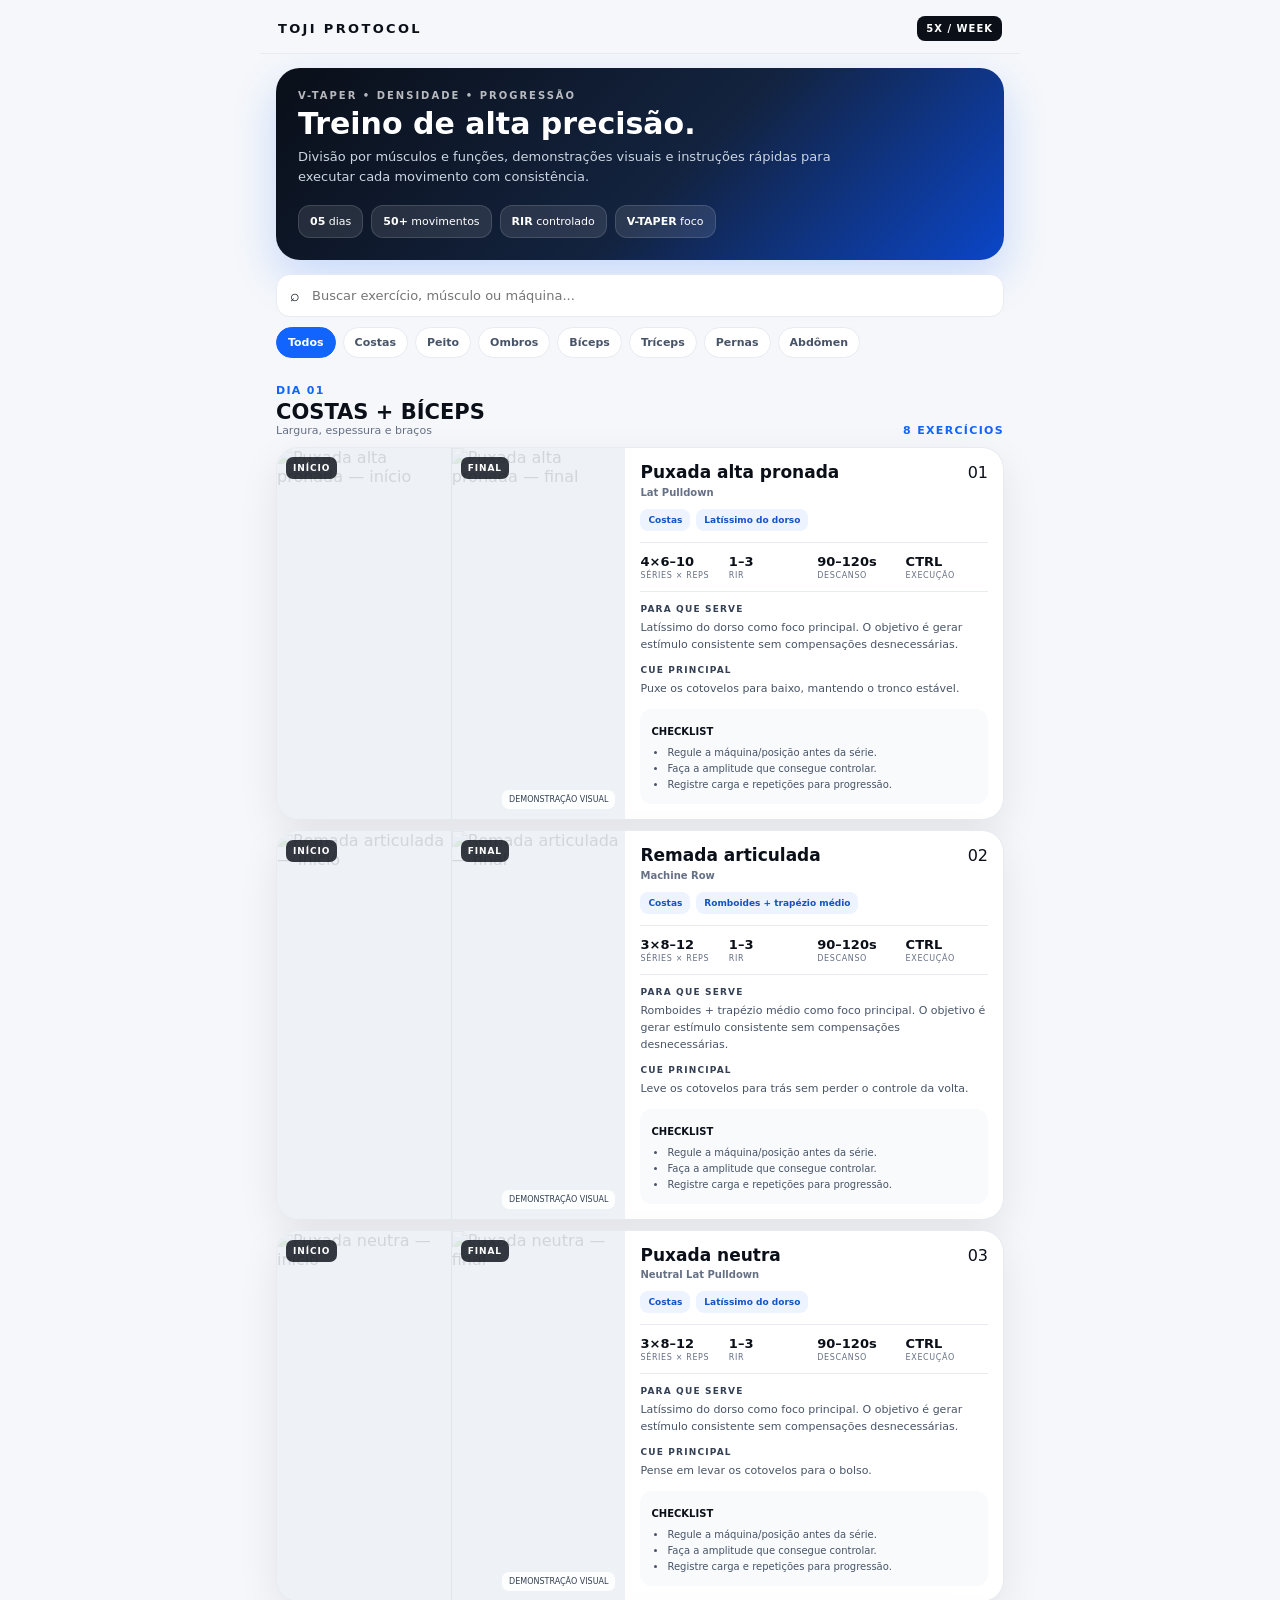
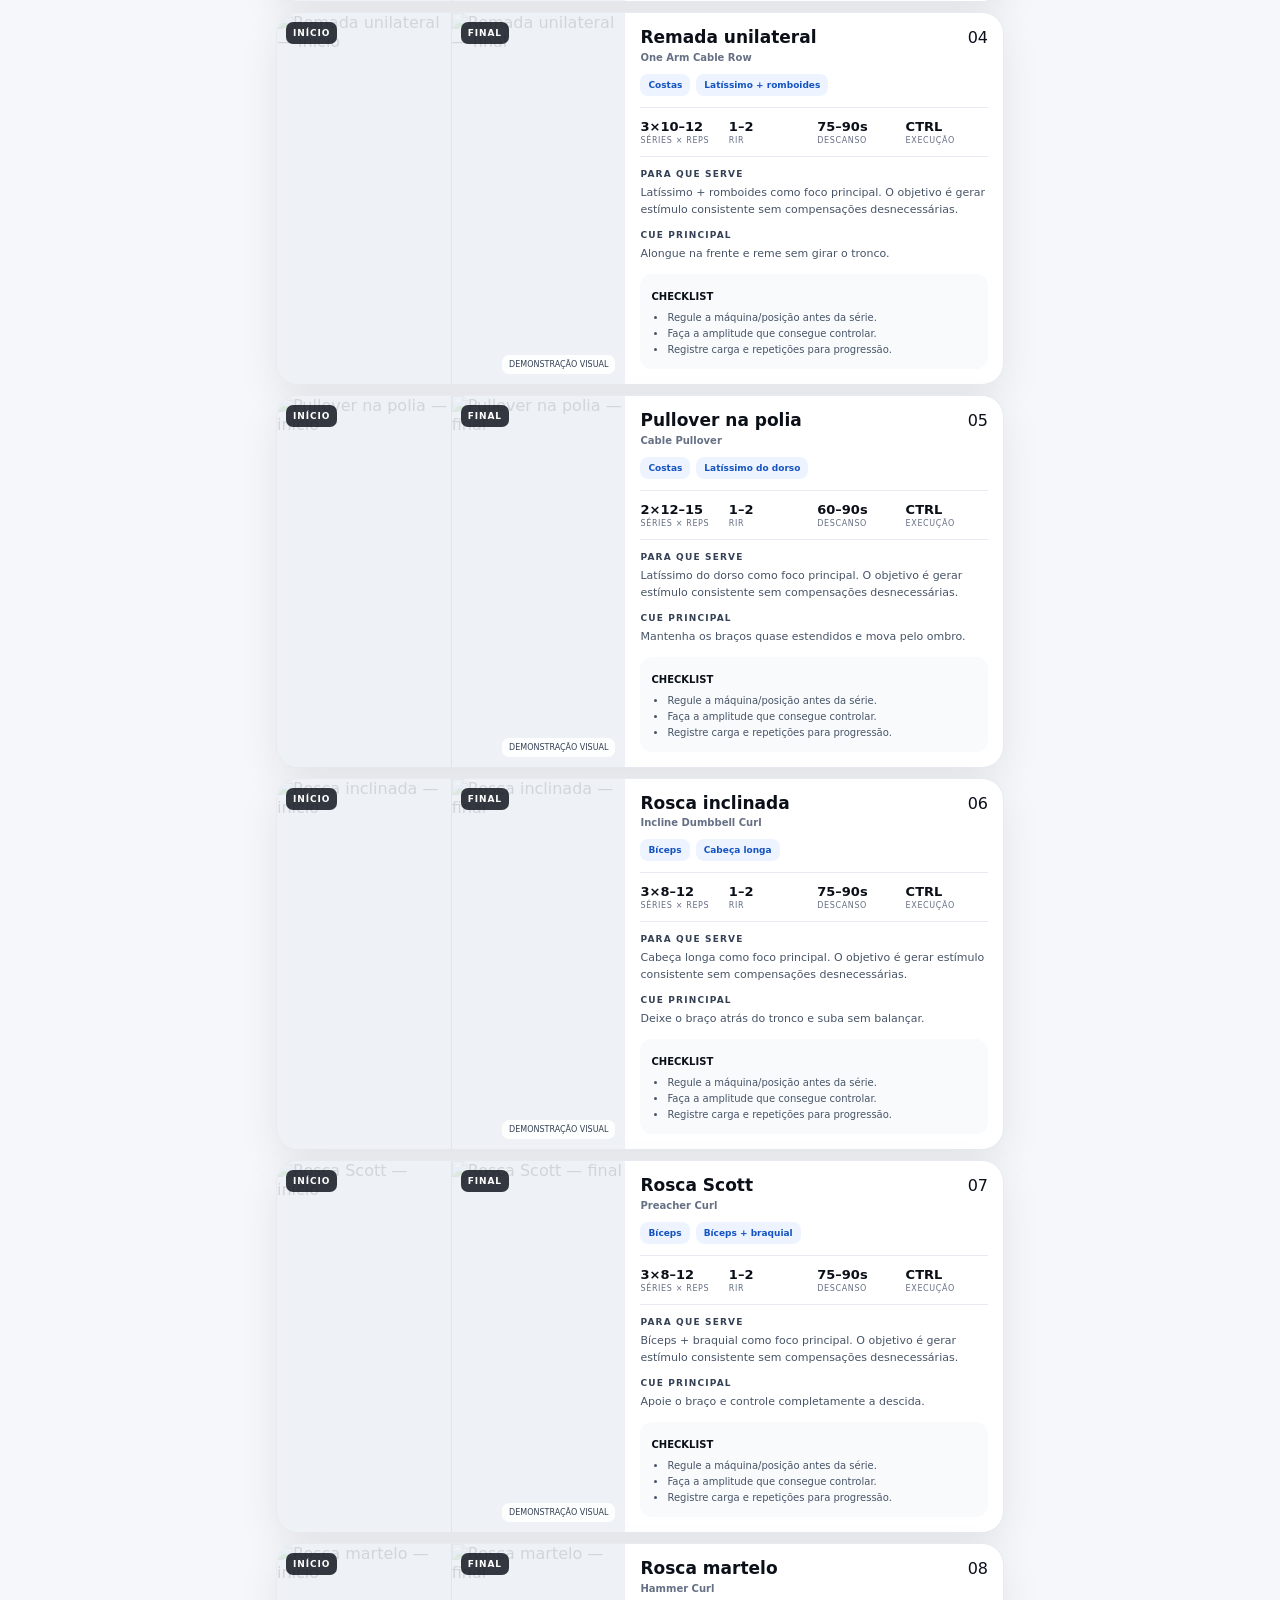
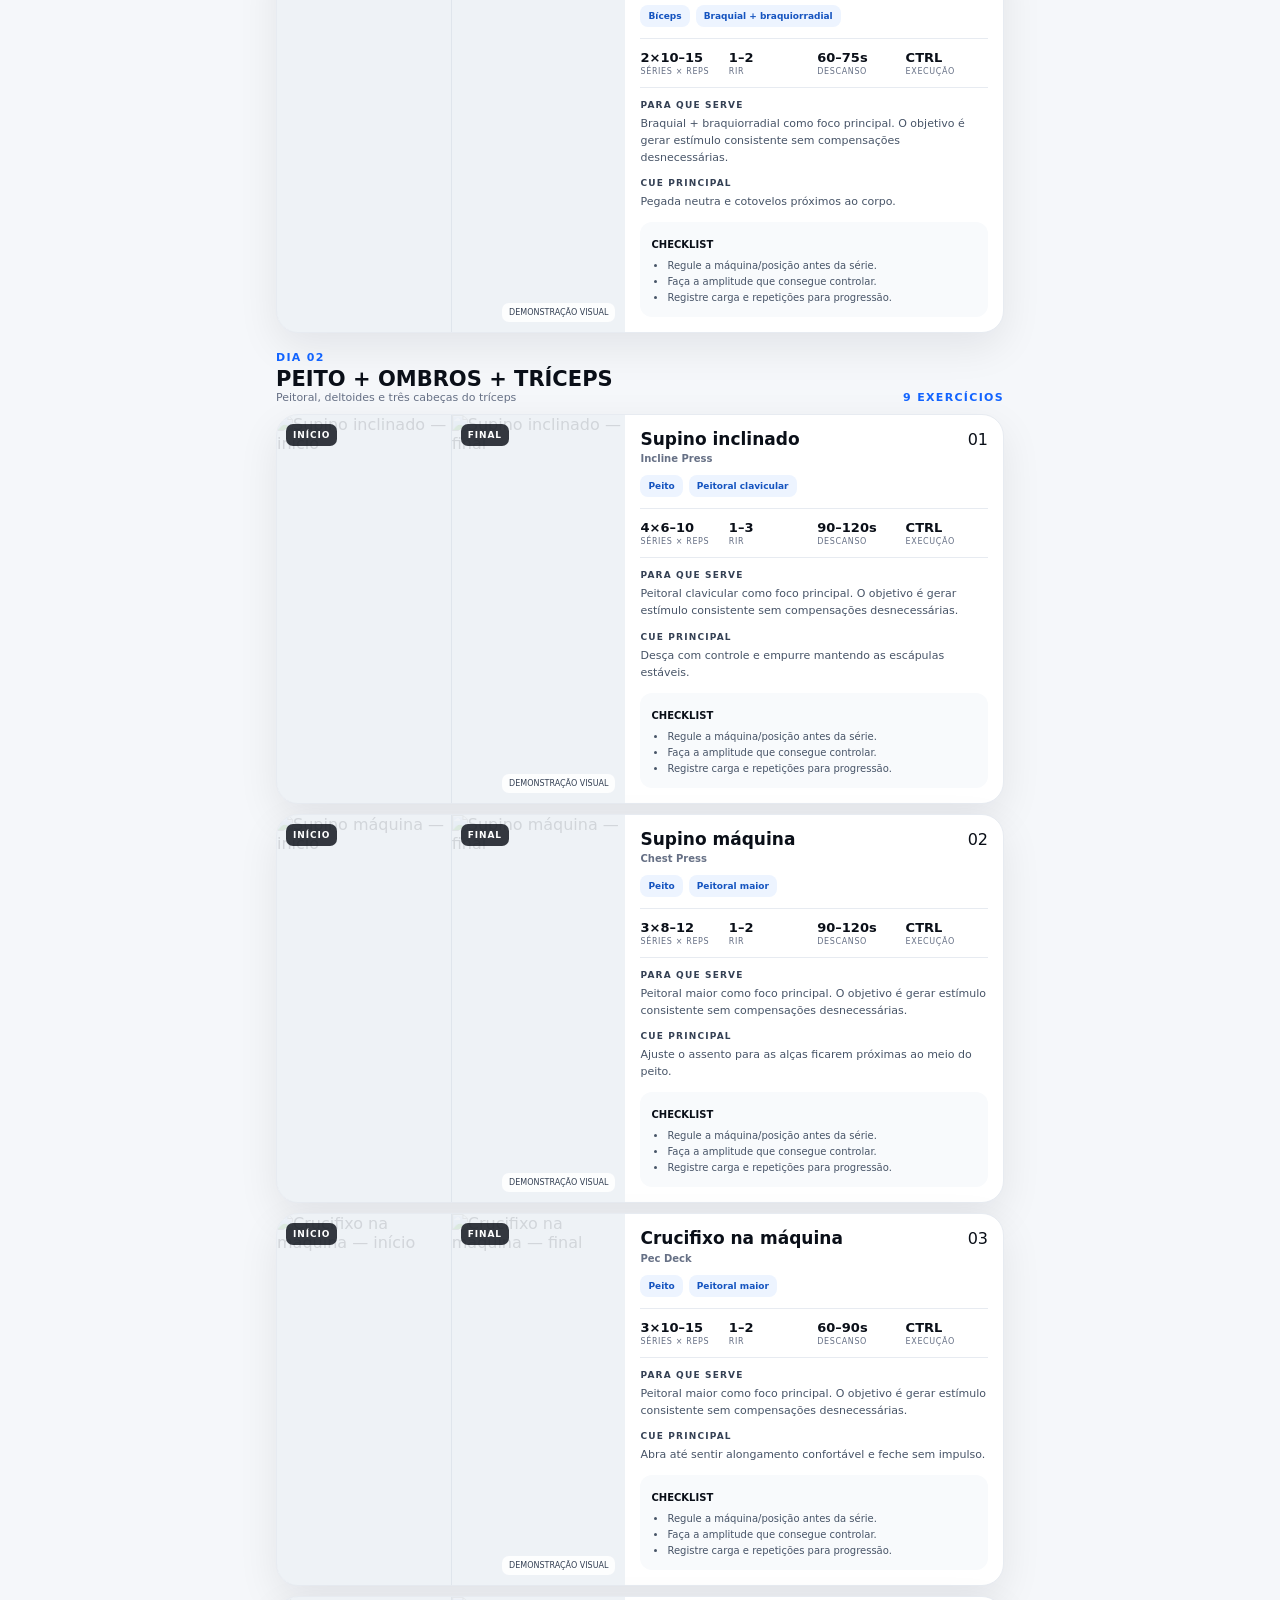
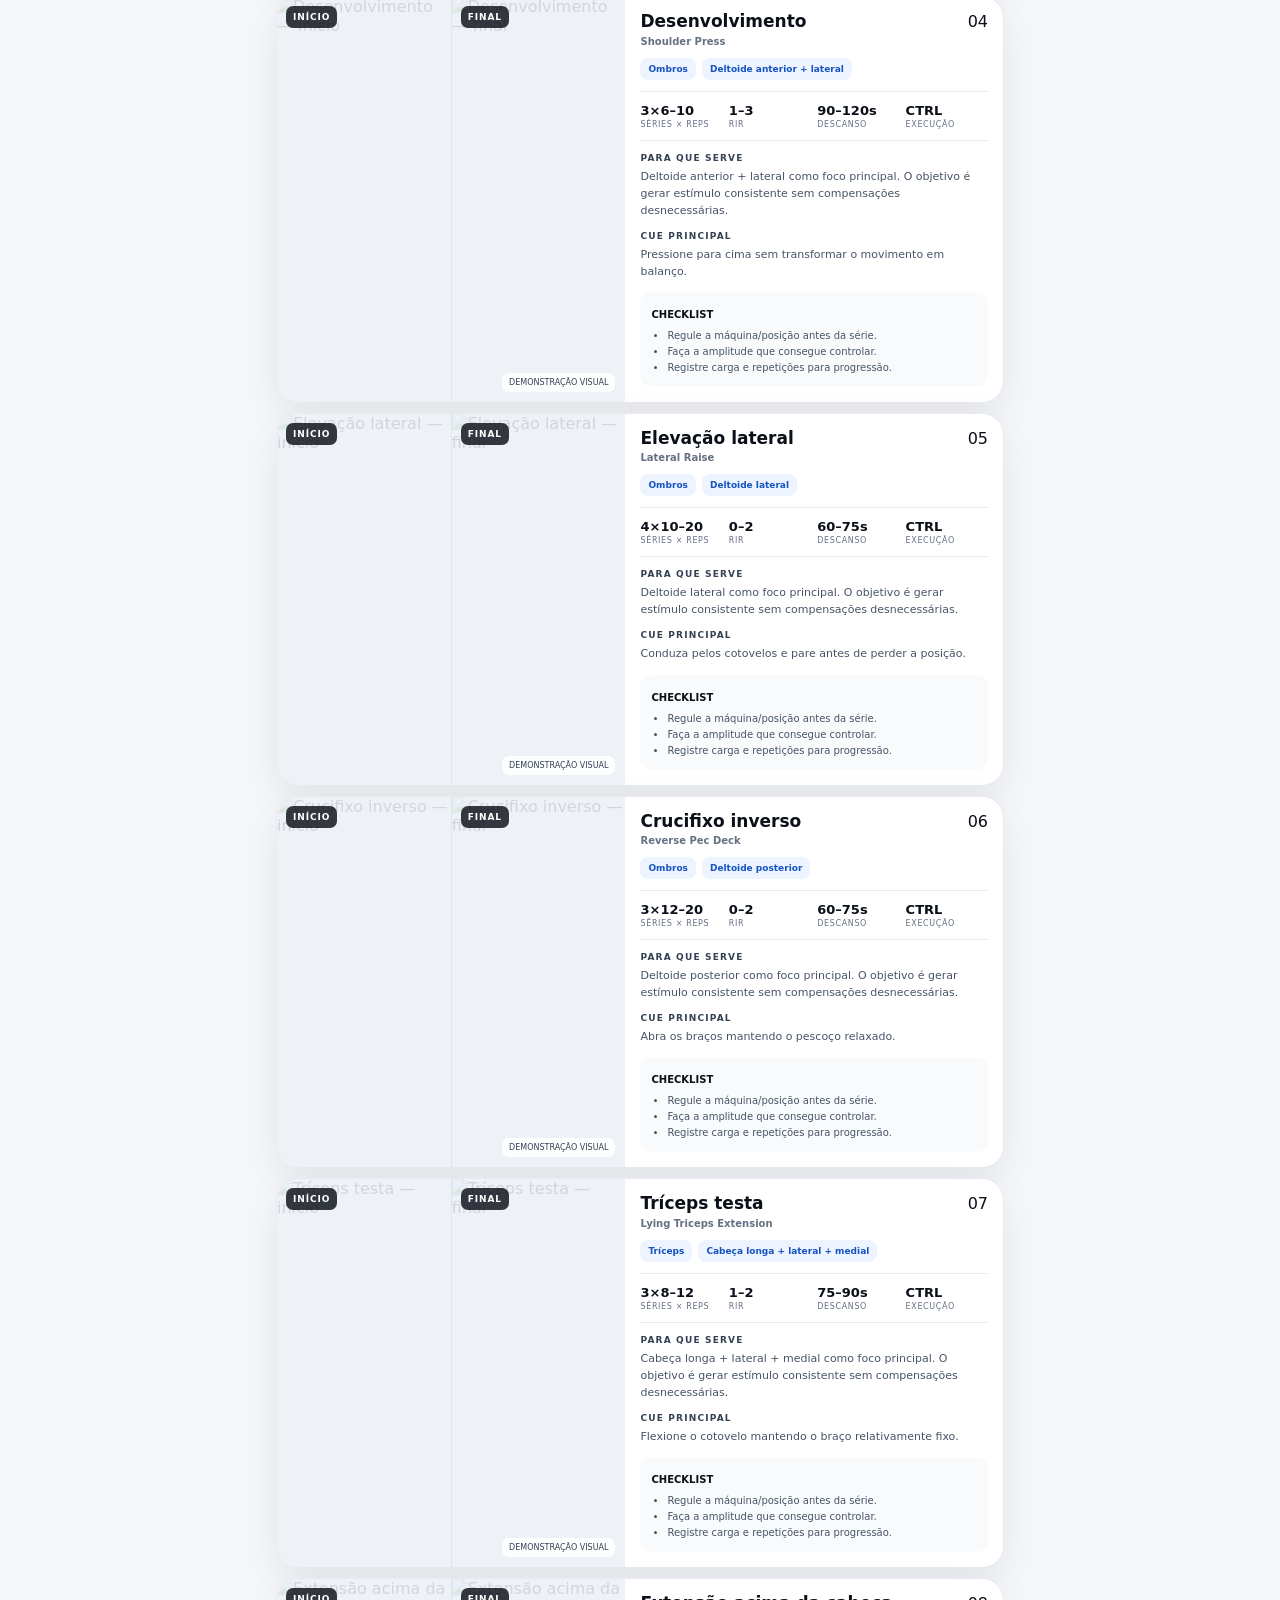
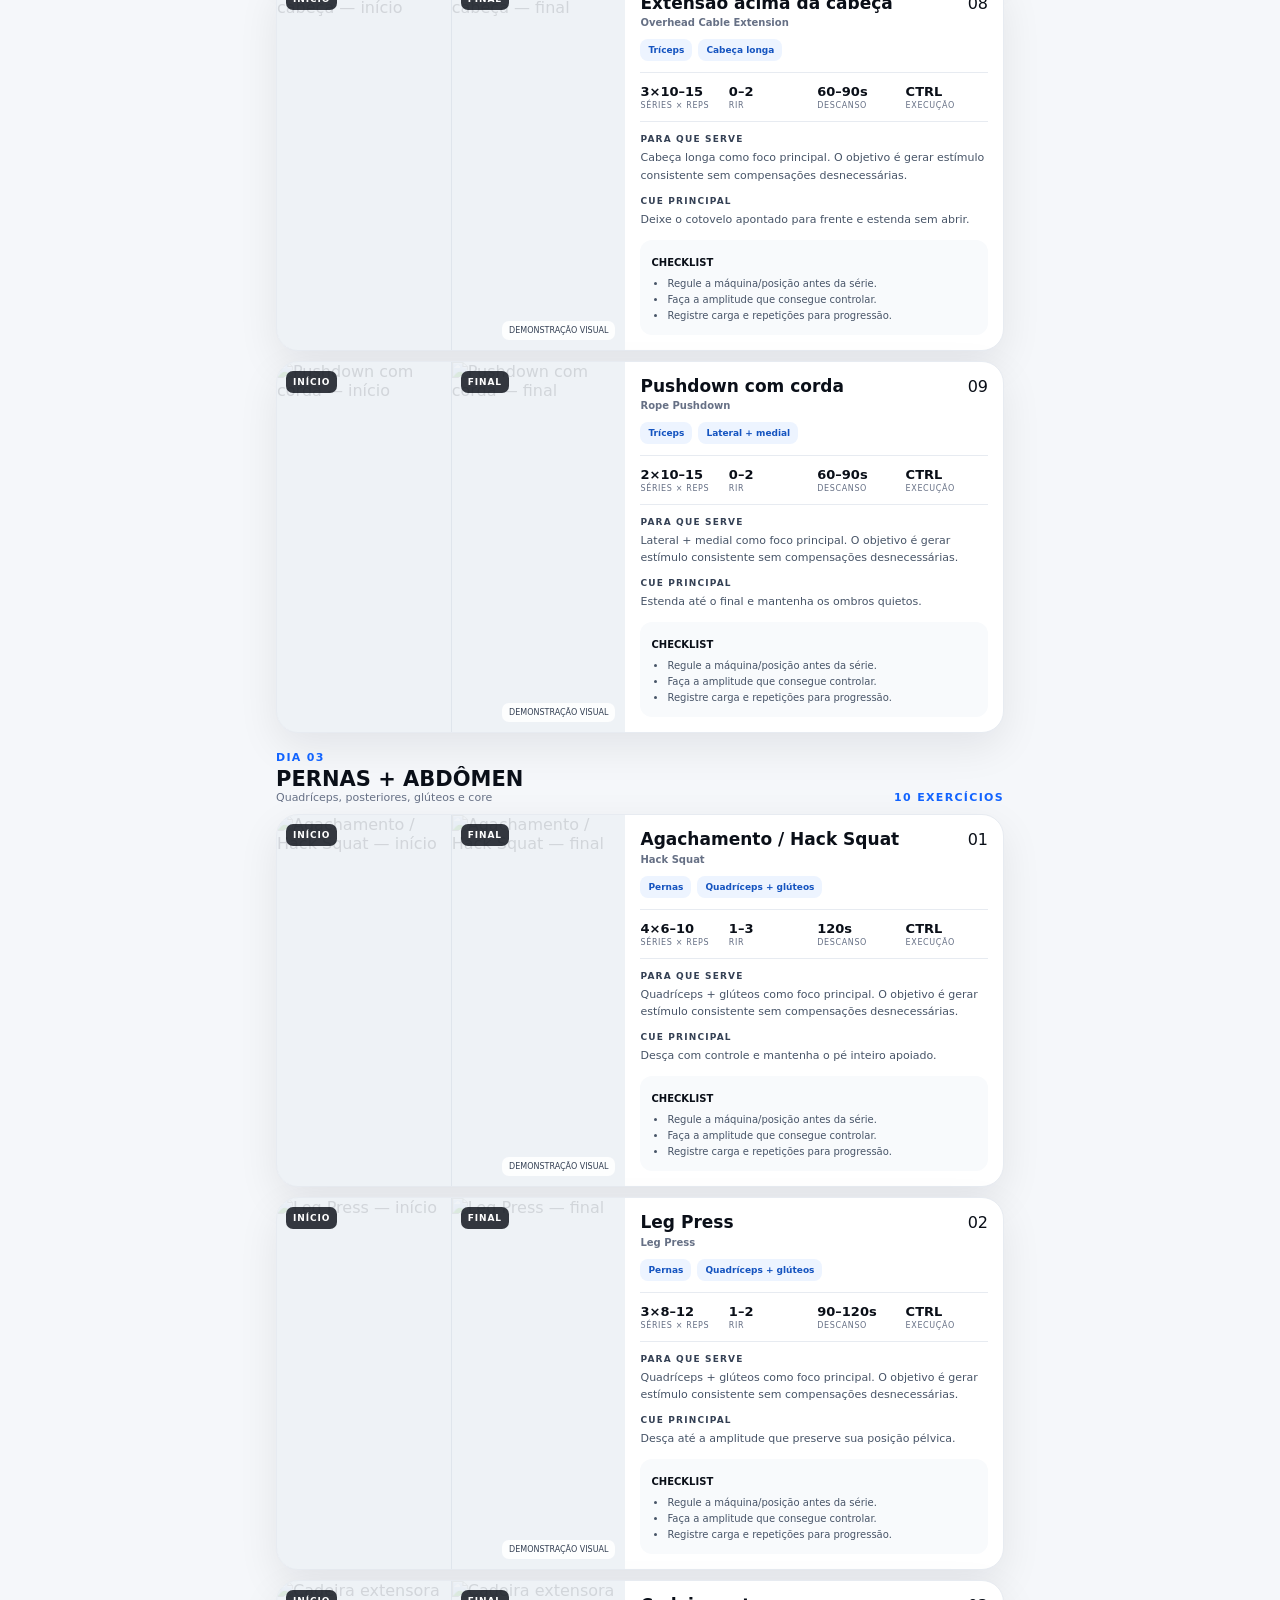
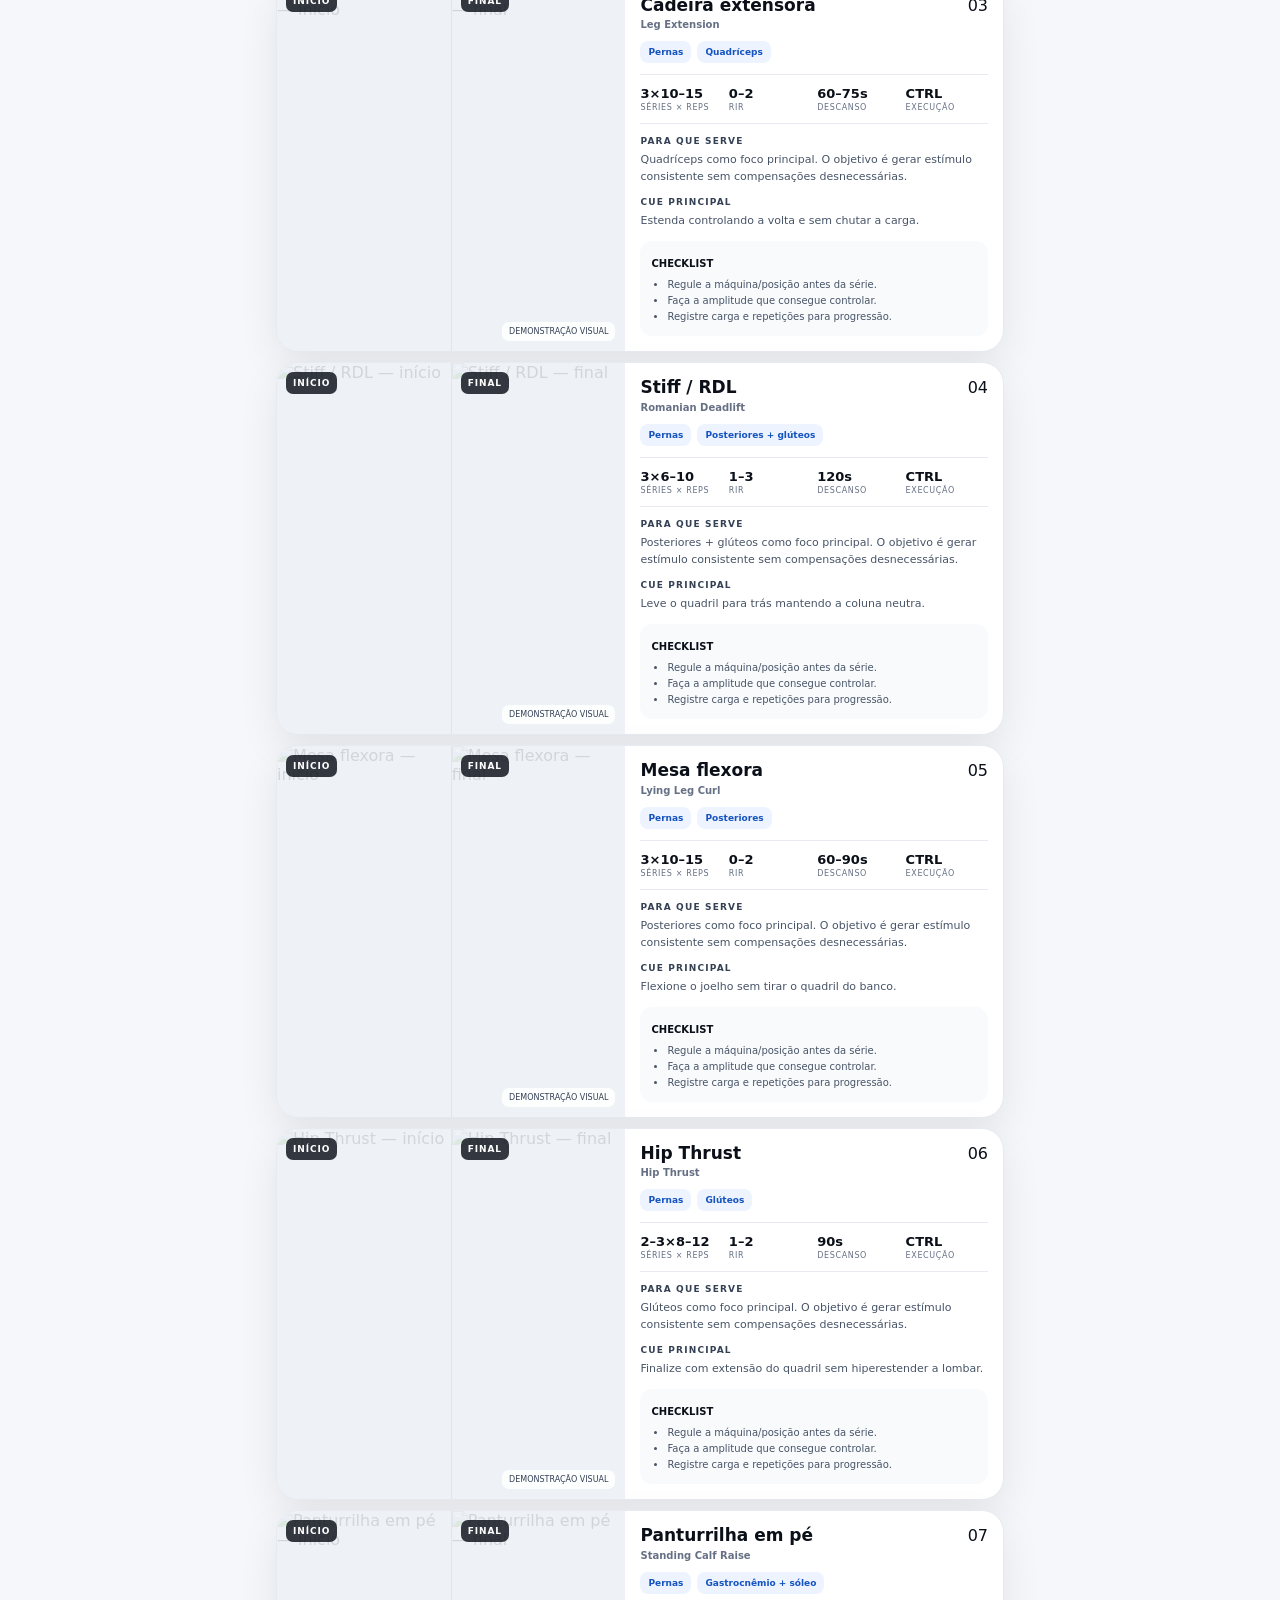
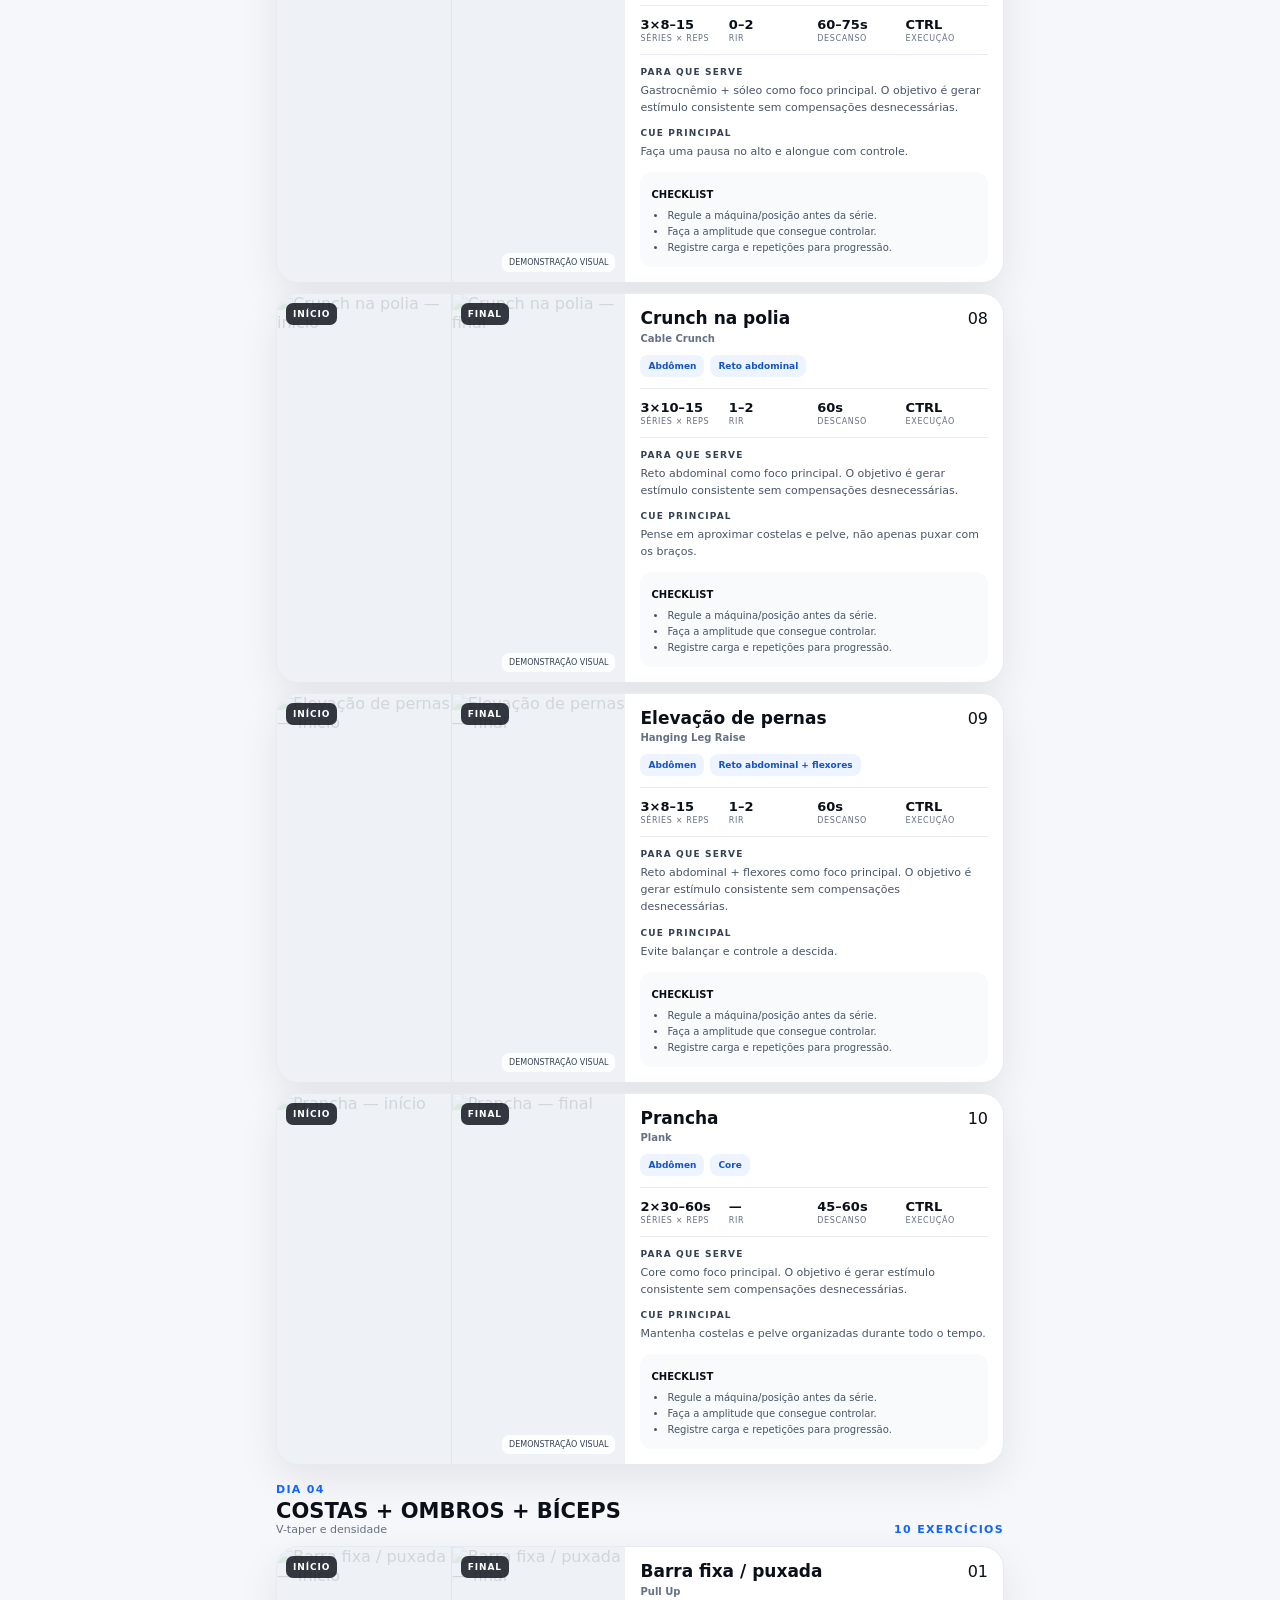
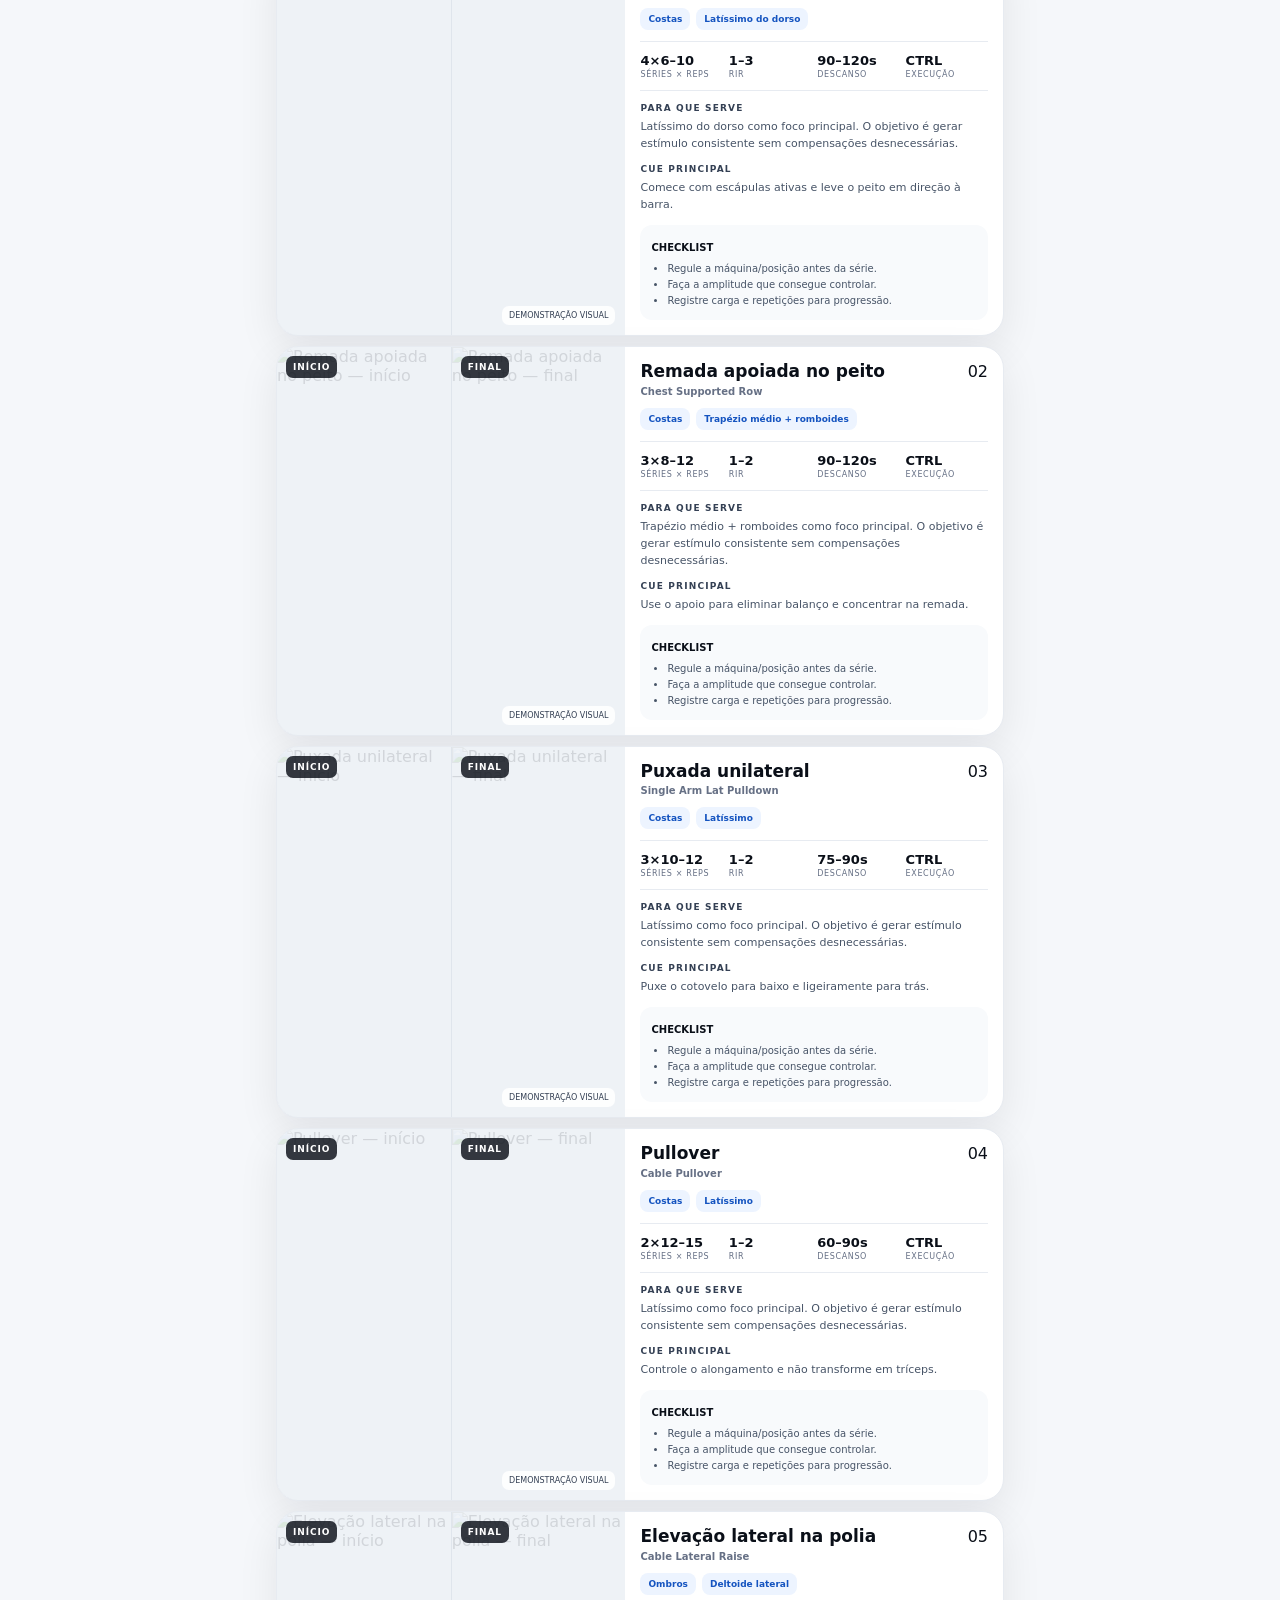
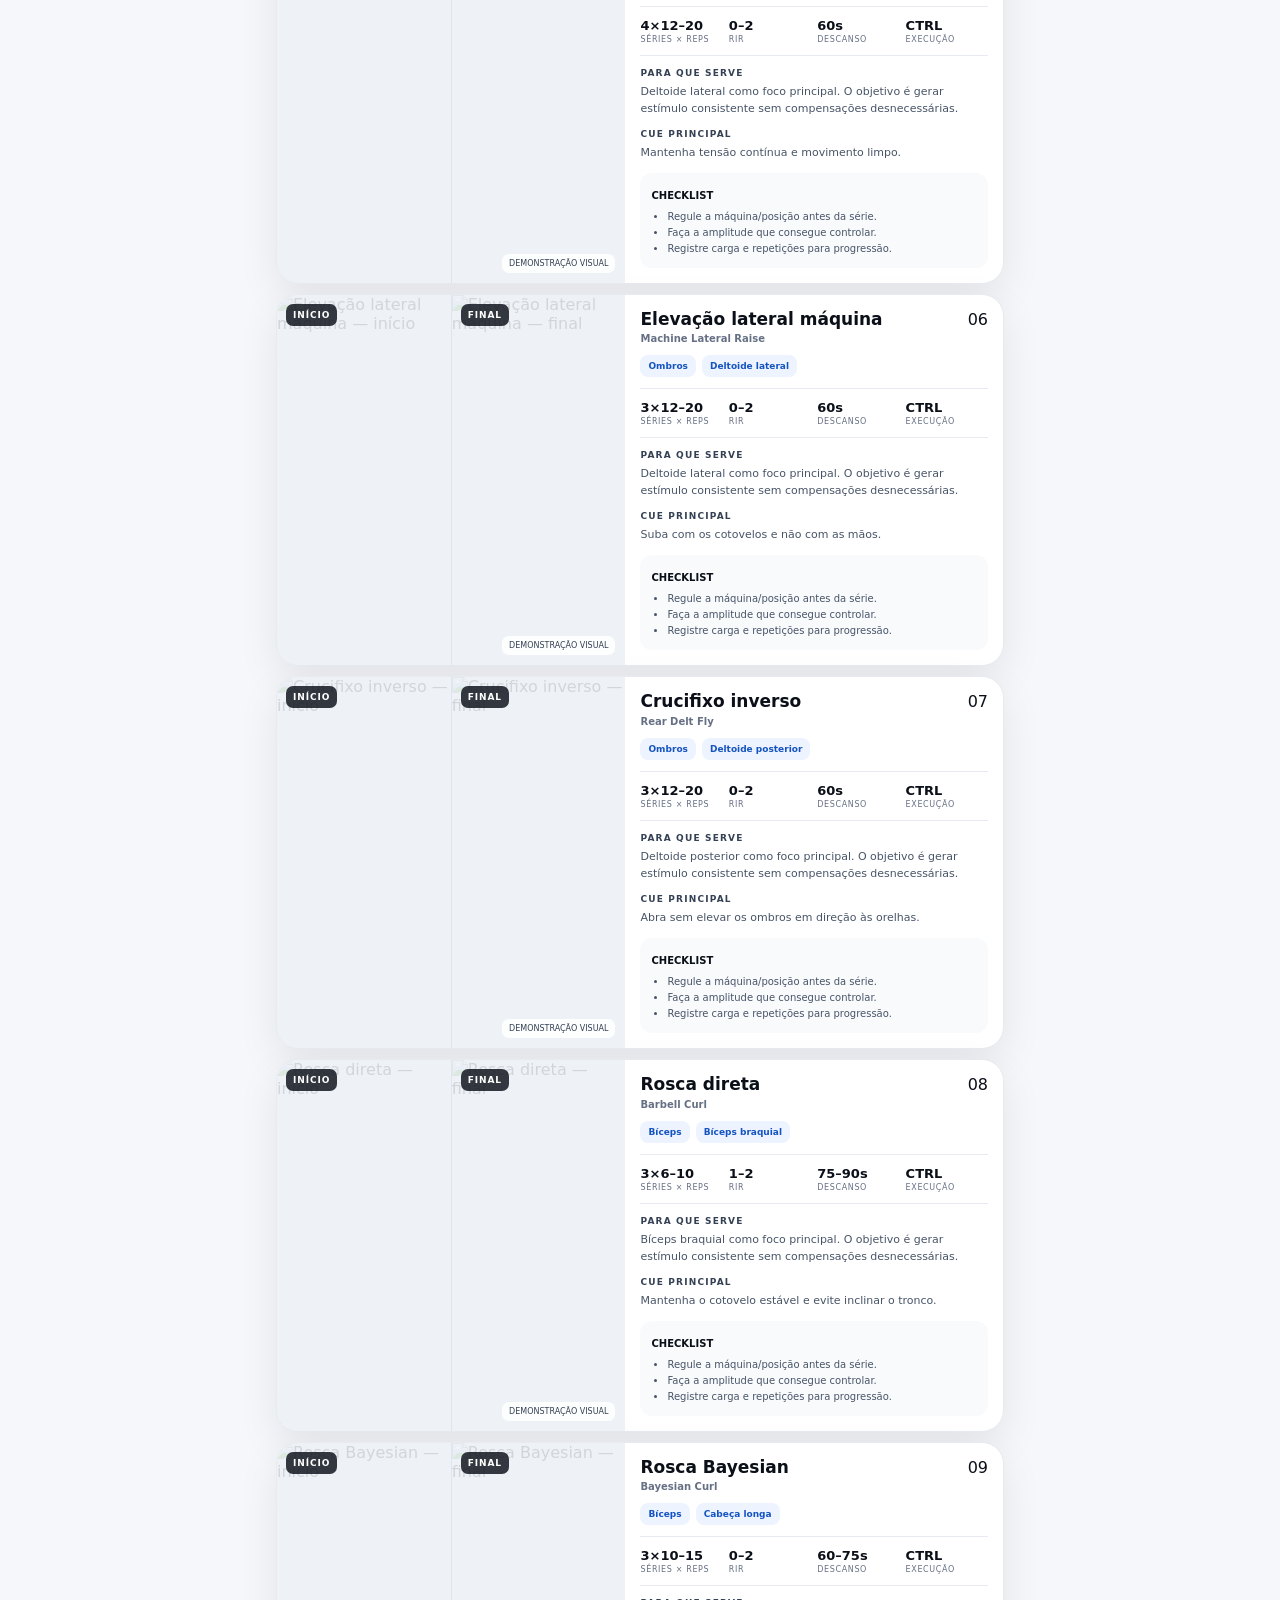
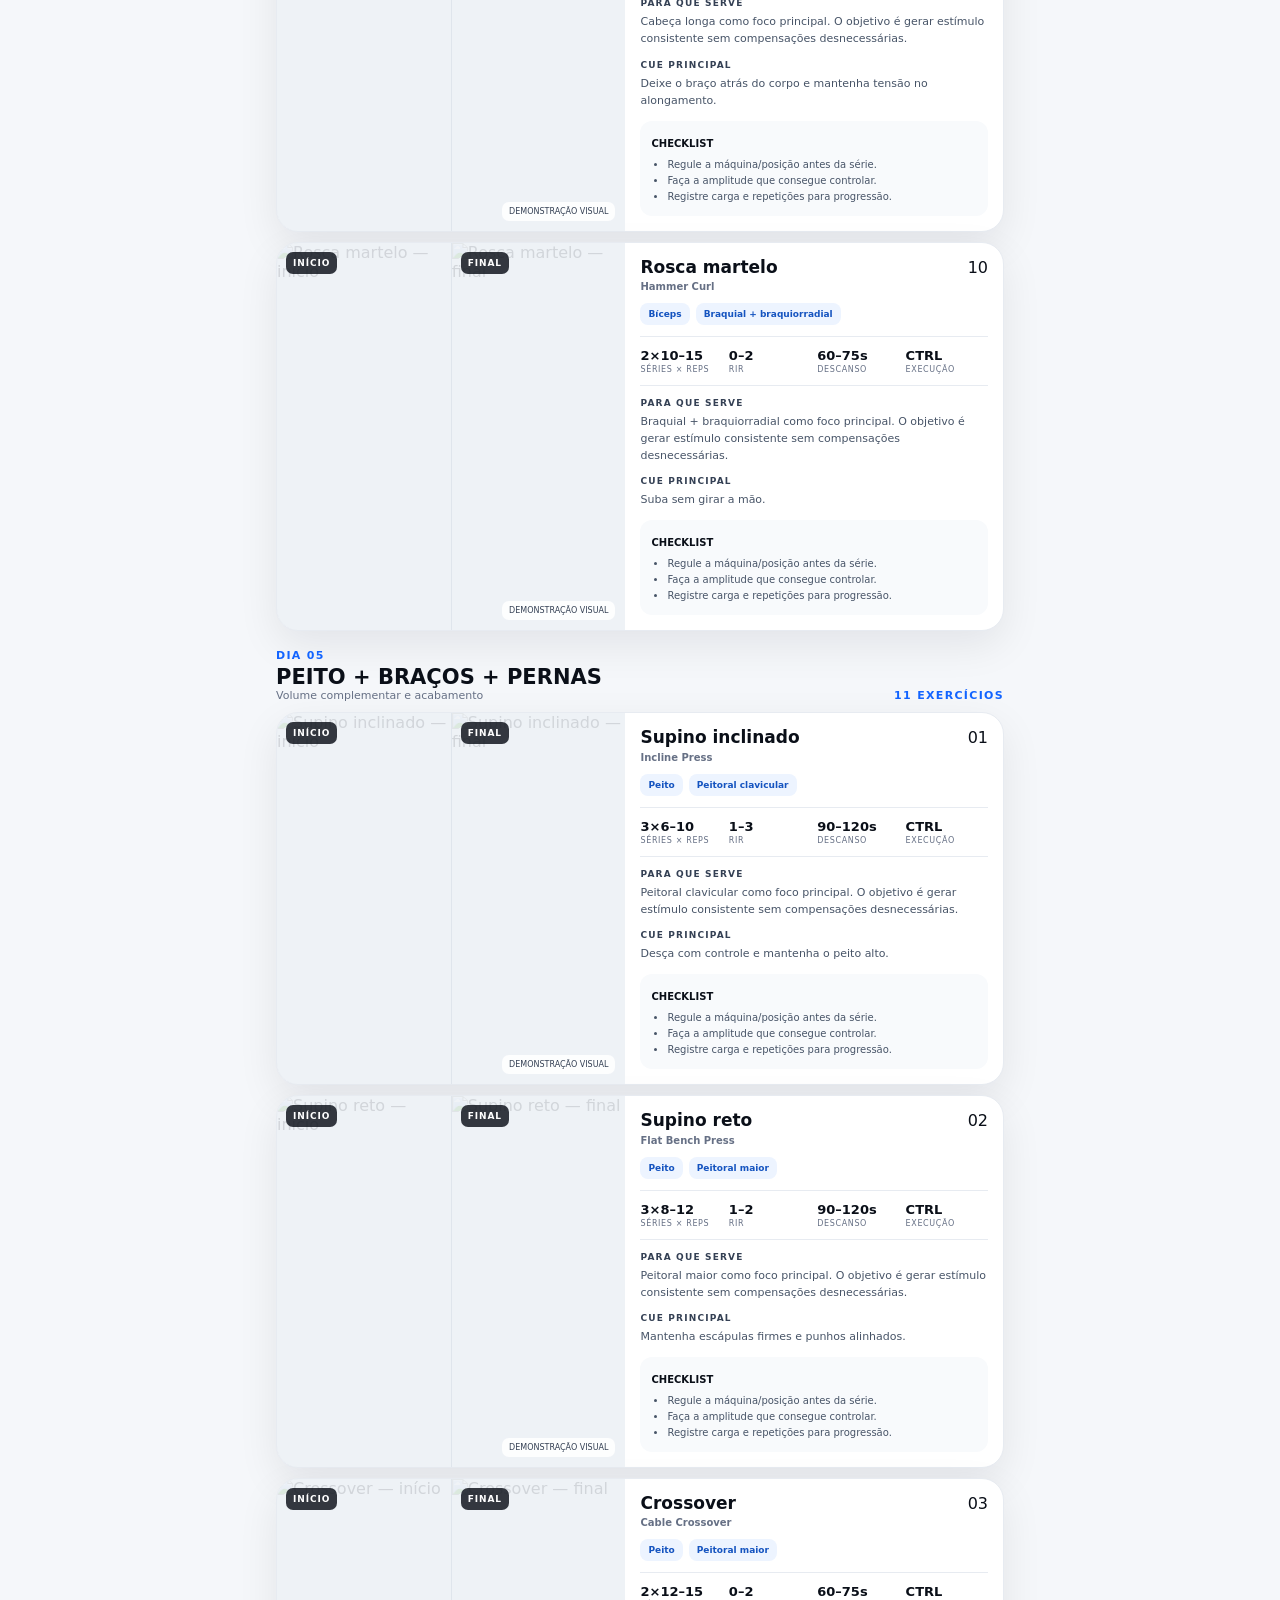
==== index.html @ 8bd47c7e "Update index.html" ====
<!DOCTYPE html>
<html lang="pt-BR">
<head>
<meta charset="UTF-8">
<meta name="viewport" content="width=device-width, initial-scale=1.0, viewport-fit=cover">
<meta name="theme-color" content="#0b1220">
<title>TOJI PROTOCOL — 5X SEMANA</title>
<style>
:root{
  --ink:#0a0f18; --muted:#667085; --line:#e7ebf1; --blue:#1264ff;
  --blue2:#0b46c9; --bg:#f5f7fa; --card:#fff; --soft:#edf4ff;
  --green:#0d9f6e; --shadow:0 14px 40px rgba(10,15,24,.08);
}
*{box-sizing:border-box}
body{margin:0;background:var(--bg);color:var(--ink);font-family:Inter,ui-sans-serif,system-ui,-apple-system,BlinkMacSystemFont,"Segoe UI",sans-serif}
button,input{font:inherit}
.app{max-width:760px;margin:auto;min-height:100vh}
.top{position:sticky;top:0;z-index:20;background:rgba(245,247,250,.92);backdrop-filter:blur(18px);border-bottom:1px solid rgba(231,235,241,.9)}
.topin{padding:16px 18px 12px}
.brand{display:flex;align-items:center;justify-content:space-between}
.brand b{font-size:13px;letter-spacing:.18em}
.badge{font-size:10px;font-weight:800;letter-spacing:.1em;background:var(--ink);color:#fff;padding:7px 9px;border-radius:8px}
.hero{margin:14px 16px 0;padding:22px;border-radius:24px;background:linear-gradient(135deg,#0a0f18 0%,#13233f 55%,#0b46c9 100%);color:#fff;box-shadow:0 18px 45px rgba(18,100,255,.2)}
.eyebrow{font-size:10px;letter-spacing:.2em;font-weight:800;opacity:.7}
.hero h1{font-size:30px;line-height:1;margin:8px 0}
.hero p{margin:0;max-width:560px;color:#cbd5e1;font-size:13px;line-height:1.55}
.heroStats{display:flex;gap:8px;margin-top:18px;flex-wrap:wrap}
.stat{background:rgba(255,255,255,.1);border:1px solid rgba(255,255,255,.13);padding:9px 11px;border-radius:12px;font-size:11px}
.controls{padding:14px 16px 4px}
.search{display:flex;align-items:center;gap:10px;background:#fff;border:1px solid var(--line);border-radius:14px;padding:11px 13px}
.search input{border:0;outline:0;width:100%;background:transparent;font-size:13px}
.filters{display:flex;gap:7px;overflow:auto;padding:10px 0 4px;scrollbar-width:none}
.filters::-webkit-scrollbar{display:none}
.filter{white-space:nowrap;border:1px solid var(--line);background:#fff;color:#475467;border-radius:999px;padding:8px 11px;font-size:11px;font-weight:750}
.filter.active{background:var(--blue);color:#fff;border-color:var(--blue)}
.day{margin:18px 16px 0}
.dayHead{display:flex;align-items:end;justify-content:space-between;margin-bottom:10px}
.dayHead .num{font-size:11px;color:var(--blue);font-weight:900;letter-spacing:.12em}
.dayHead h2{font-size:21px;margin:3px 0 0}
.dayHead p{margin:0;color:var(--muted);font-size:11px}
.exercise{background:var(--card);border:1px solid var(--line);border-radius:22px;overflow:hidden;margin:10px 0;box-shadow:var(--shadow)}
.media{position:relative;background:#eef2f6;min-height:240px}
.mediaGrid{display:grid;grid-template-columns:1fr 1fr;gap:1px;height:260px;background:#dfe5ec}
.mediaCell{position:relative;overflow:hidden;background:#eef2f6}
.mediaCell img{width:100%;height:100%;display:block;object-fit:cover}
.mediaCell span{position:absolute;left:9px;top:9px;background:rgba(10,15,24,.82);color:#fff;font-size:9px;font-weight:900;letter-spacing:.1em;padding:6px 7px;border-radius:7px}
.media .source{position:absolute;right:10px;bottom:10px;background:rgba(255,255,255,.9);color:#344054;font-size:8px;padding:5px 7px;border-radius:7px}
.content{padding:15px}
.titleRow{display:flex;justify-content:space-between;gap:10px}
.titleRow h3{margin:0;font-size:17px;line-height:1.15}
.equip{margin-top:4px;color:var(--muted);font-size:10px;font-weight:700}
.tags{display:flex;gap:6px;flex-wrap:wrap;margin:11px 0}
.tag{background:var(--soft);color:#1554c0;padding:6px 8px;border-radius:8px;font-size:9px;font-weight:850}
.metrics{display:grid;grid-template-columns:repeat(4,1fr);gap:6px;border-top:1px solid var(--line);border-bottom:1px solid var(--line);padding:11px 0}
.metric b{display:block;font-size:13px}
.metric span{display:block;color:var(--muted);font-size:8px;text-transform:uppercase;letter-spacing:.08em;margin-top:2px}
.section{margin-top:12px}
.section h4{font-size:9px;letter-spacing:.13em;margin:0 0 5px;color:#344054}
.section p{margin:0;color:#475467;font-size:11px;line-height:1.55}
.detail{margin-top:12px;background:#f8fafc;border-radius:12px;padding:11px}
.detail b{font-size:10px}
.detail ul{margin:6px 0 0 16px;padding:0;color:#475467;font-size:10px;line-height:1.6}
.footer{padding:28px 18px 44px;color:#98a2b3;font-size:9px;line-height:1.5;text-align:center}
.hidden{display:none!important}
@media(min-width:700px){
 .hero{margin-left:16px;margin-right:16px}
 .exercise{display:grid;grid-template-columns:48% 52%}
 .media,.mediaGrid{height:100%;min-height:330px}
 .mediaGrid{height:100%}
}
</style>
<link rel="manifest" href="./manifest.json">
</head>
<body>
<div class="app">
<header class="top"><div class="topin"><div class="brand"><b>TOJI PROTOCOL</b><span class="badge">5X / WEEK</span></div></div></header>

<section class="hero">
  <div class="eyebrow">V-TAPER • DENSIDADE • PROGRESSÃO</div>
  <h1>Treino de alta precisão.</h1>
  <p>Divisão por músculos e funções, demonstrações visuais e instruções rápidas para executar cada movimento com consistência.</p>
  <div class="heroStats">
    <span class="stat"><b>05</b> dias</span><span class="stat"><b>50+</b> movimentos</span><span class="stat"><b>RIR</b> controlado</span><span class="stat"><b>V-TAPER</b> foco</span>
  </div>
</section>

<div class="controls">
  <div class="search">⌕ <input id="search" placeholder="Buscar exercício, músculo ou máquina..."></div>
  <div class="filters" id="filters"></div>
</div>
<div id="workouts"></div>

<footer class="footer">
  As demonstrações visuais são carregadas de uma biblioteca externa de exercícios. Verifique a regulagem da máquina e adapte a execução à sua anatomia. O protocolo não substitui orientação presencial de um profissional.
</footer>
</div>

<script>
const imgBase="https://musclelib-api.vercel.app/api/exercises/";
const workouts=[
{day:"01",name:"COSTAS + BÍCEPS",focus:"Largura, espessura e braços",items:[
["Puxada alta pronada","Lat Pulldown","4×6–10","1–3","90–120s","Costas","Latíssimo do dorso","Puxe os cotovelos para baixo, mantendo o tronco estável.","Lat_Pulldown"],
["Remada articulada","Machine Row","3×8–12","1–3","90–120s","Costas","Romboides + trapézio médio","Leve os cotovelos para trás sem perder o controle da volta.","Lever_Seated_Row"],
["Puxada neutra","Neutral Lat Pulldown","3×8–12","1–3","90–120s","Costas","Latíssimo do dorso","Pense em levar os cotovelos para o bolso.","Close_Grip_Lat_Pulldown"],
["Remada unilateral","One Arm Cable Row","3×10–12","1–2","75–90s","Costas","Latíssimo + romboides","Alongue na frente e reme sem girar o tronco.","Cable_One_Arm_Row"],
["Pullover na polia","Cable Pullover","2×12–15","1–2","60–90s","Costas","Latíssimo do dorso","Mantenha os braços quase estendidos e mova pelo ombro.","Cable_Pullover"],
["Rosca inclinada","Incline Dumbbell Curl","3×8–12","1–2","75–90s","Bíceps","Cabeça longa","Deixe o braço atrás do tronco e suba sem balançar.","Incline_Dumbbell_Curl"],
["Rosca Scott","Preacher Curl","3×8–12","1–2","75–90s","Bíceps","Bíceps + braquial","Apoie o braço e controle completamente a descida.","Preacher_Curl"],
["Rosca martelo","Hammer Curl","2×10–15","1–2","60–75s","Bíceps","Braquial + braquiorradial","Pegada neutra e cotovelos próximos ao corpo.","Hammer_Curl"]
]},
{day:"02",name:"PEITO + OMBROS + TRÍCEPS",focus:"Peitoral, deltoides e três cabeças do tríceps",items:[
["Supino inclinado","Incline Press","4×6–10","1–3","90–120s","Peito","Peitoral clavicular","Desça com controle e empurre mantendo as escápulas estáveis.","Incline_Dumbbell_Bench_Press"],
["Supino máquina","Chest Press","3×8–12","1–2","90–120s","Peito","Peitoral maior","Ajuste o assento para as alças ficarem próximas ao meio do peito.","Lever_Chest_Press"],
["Crucifixo na máquina","Pec Deck","3×10–15","1–2","60–90s","Peito","Peitoral maior","Abra até sentir alongamento confortável e feche sem impulso.","Lever_Pec_Deck_Fly"],
["Desenvolvimento","Shoulder Press","3×6–10","1–3","90–120s","Ombros","Deltoide anterior + lateral","Pressione para cima sem transformar o movimento em balanço.","Lever_Shoulder_Press"],
["Elevação lateral","Lateral Raise","4×10–20","0–2","60–75s","Ombros","Deltoide lateral","Conduza pelos cotovelos e pare antes de perder a posição.","Dumbbell_Lateral_Raise"],
["Crucifixo inverso","Reverse Pec Deck","3×12–20","0–2","60–75s","Ombros","Deltoide posterior","Abra os braços mantendo o pescoço relaxado.","Reverse_Pec_Deck"],
["Tríceps testa","Lying Triceps Extension","3×8–12","1–2","75–90s","Tríceps","Cabeça longa + lateral + medial","Flexione o cotovelo mantendo o braço relativamente fixo.","EZ_Bar_Lying_Triceps_Extension"],
["Extensão acima da cabeça","Overhead Cable Extension","3×10–15","0–2","60–90s","Tríceps","Cabeça longa","Deixe o cotovelo apontado para frente e estenda sem abrir.","Cable_Overhead_Triceps_Extension"],
["Pushdown com corda","Rope Pushdown","2×10–15","0–2","60–90s","Tríceps","Lateral + medial","Estenda até o final e mantenha os ombros quietos.","Rope_Pushdown"]
]},
{day:"03",name:"PERNAS + ABDÔMEN",focus:"Quadríceps, posteriores, glúteos e core",items:[
["Agachamento / Hack Squat","Hack Squat","4×6–10","1–3","120s","Pernas","Quadríceps + glúteos","Desça com controle e mantenha o pé inteiro apoiado.","Hack_Squat"],
["Leg Press","Leg Press","3×8–12","1–2","90–120s","Pernas","Quadríceps + glúteos","Desça até a amplitude que preserve sua posição pélvica.","Leg_Press"],
["Cadeira extensora","Leg Extension","3×10–15","0–2","60–75s","Pernas","Quadríceps","Estenda controlando a volta e sem chutar a carga.","Leg_Extension"],
["Stiff / RDL","Romanian Deadlift","3×6–10","1–3","120s","Pernas","Posteriores + glúteos","Leve o quadril para trás mantendo a coluna neutra.","Romanian_Deadlift"],
["Mesa flexora","Lying Leg Curl","3×10–15","0–2","60–90s","Pernas","Posteriores","Flexione o joelho sem tirar o quadril do banco.","Lying_Leg_Curl"],
["Hip Thrust","Hip Thrust","2–3×8–12","1–2","90s","Pernas","Glúteos","Finalize com extensão do quadril sem hiperestender a lombar.","Barbell_Hip_Thrust"],
["Panturrilha em pé","Standing Calf Raise","3×8–15","0–2","60–75s","Pernas","Gastrocnêmio + sóleo","Faça uma pausa no alto e alongue com controle.","Standing_Calf_Raise"],
["Crunch na polia","Cable Crunch","3×10–15","1–2","60s","Abdômen","Reto abdominal","Pense em aproximar costelas e pelve, não apenas puxar com os braços.","Cable_Crunch"],
["Elevação de pernas","Hanging Leg Raise","3×8–15","1–2","60s","Abdômen","Reto abdominal + flexores","Evite balançar e controle a descida.","Hanging_Leg_Raise"],
["Prancha","Plank","2×30–60s","—","45–60s","Abdômen","Core","Mantenha costelas e pelve organizadas durante todo o tempo.","Front_Plank"]
]},
{day:"04",name:"COSTAS + OMBROS + BÍCEPS",focus:"V-taper e densidade",items:[
["Barra fixa / puxada","Pull Up","4×6–10","1–3","90–120s","Costas","Latíssimo do dorso","Comece com escápulas ativas e leve o peito em direção à barra.","Pull_Up"],
["Remada apoiada no peito","Chest Supported Row","3×8–12","1–2","90–120s","Costas","Trapézio médio + romboides","Use o apoio para eliminar balanço e concentrar na remada.","Chest_Supported_Row"],
["Puxada unilateral","Single Arm Lat Pulldown","3×10–12","1–2","75–90s","Costas","Latíssimo","Puxe o cotovelo para baixo e ligeiramente para trás.","One_Arm_Lat_Pulldown"],
["Pullover","Cable Pullover","2×12–15","1–2","60–90s","Costas","Latíssimo","Controle o alongamento e não transforme em tríceps.","Straight_Arm_Pulldown"],
["Elevação lateral na polia","Cable Lateral Raise","4×12–20","0–2","60s","Ombros","Deltoide lateral","Mantenha tensão contínua e movimento limpo.","Cable_Lateral_Raise"],
["Elevação lateral máquina","Machine Lateral Raise","3×12–20","0–2","60s","Ombros","Deltoide lateral","Suba com os cotovelos e não com as mãos.","Lever_Lateral_Raise"],
["Crucifixo inverso","Rear Delt Fly","3×12–20","0–2","60s","Ombros","Deltoide posterior","Abra sem elevar os ombros em direção às orelhas.","Dumbbell_Rear_Delt_Fly"],
["Rosca direta","Barbell Curl","3×6–10","1–2","75–90s","Bíceps","Bíceps braquial","Mantenha o cotovelo estável e evite inclinar o tronco.","Barbell_Curl"],
["Rosca Bayesian","Bayesian Curl","3×10–15","0–2","60–75s","Bíceps","Cabeça longa","Deixe o braço atrás do corpo e mantenha tensão no alongamento.","Cable_Bayesian_Curl"],
["Rosca martelo","Hammer Curl","2×10–15","0–2","60–75s","Bíceps","Braquial + braquiorradial","Suba sem girar a mão.","Hammer_Curl"]
]},
{day:"05",name:"PEITO + BRAÇOS + PERNAS",focus:"Volume complementar e acabamento",items:[
["Supino inclinado","Incline Press","3×6–10","1–3","90–120s","Peito","Peitoral clavicular","Desça com controle e mantenha o peito alto.","Incline_Dumbbell_Bench_Press"],
["Supino reto","Flat Bench Press","3×8–12","1–2","90–120s","Peito","Peitoral maior","Mantenha escápulas firmes e punhos alinhados.","Barbell_Bench_Press"],
["Crossover","Cable Crossover","2×12–15","0–2","60–75s","Peito","Peitoral maior","Feche os braços em arco e contraia o peito.","Cable_Crossover"],
["Paralelas / máquina assistida","Assisted Dip","3×6–12","1–2","90s","Peito + tríceps","Peitoral inferior + tríceps","Desça com controle e mantenha os ombros confortáveis.","Assisted_Dip"],
["Extensão acima da cabeça","Overhead Triceps Extension","3×10–15","0–2","60–90s","Tríceps","Cabeça longa","Use amplitude controlada e mantenha o cotovelo organizado.","Dumbbell_Overhead_Triceps_Extension"],
["Pushdown","Cable Pushdown","2×10–15","0–2","60–90s","Tríceps","Lateral + medial","Estenda completamente sem jogar o ombro para frente.","Cable_Pushdown"],
["Rosca Scott","Preacher Curl","3×8–12","1–2","75–90s","Bíceps","Bíceps + braquial","Controle a parte baixa sem relaxar totalmente a tensão.","Preacher_Curl"],
["Rosca inclinada","Incline Dumbbell Curl","3×8–12","1–2","75–90s","Bíceps","Cabeça longa","Evite avançar o cotovelo durante a subida.","Incline_Dumbbell_Curl"],
["Cadeira extensora","Leg Extension","3×10–15","0–2","60–75s","Pernas","Quadríceps","Controle a descida e mantenha o quadril apoiado.","Leg_Extension"],
["Mesa flexora","Lying Leg Curl","3×10–15","0–2","60–90s","Pernas","Posteriores","Mantenha o quadril estável durante a repetição.","Lying_Leg_Curl"],
["Panturrilha","Standing Calf Raise","3×10–20","0–2","60–75s","Pernas","Panturrilhas","Amplitude completa e pausa no pico da contração.","Standing_Calf_Raise"]
]}
];

const categories=["Todos","Costas","Peito","Ombros","Bíceps","Tríceps","Pernas","Abdômen"];
let active="Todos";
const filters=document.getElementById("filters");
categories.forEach(c=>{
 const b=document.createElement("button"); b.className="filter"+(c===active?" active":""); b.textContent=c;
 b.onclick=()=>{active=c; document.querySelectorAll(".filter").forEach(x=>x.classList.toggle("active",x===b)); render()};
 filters.appendChild(b);
});

function esc(s){return s.replace(/[&<>"']/g,m=>({"&":"&amp;","<":"&lt;",">":"&gt;",'"':"&quot;","'":"&#39;"}[m]))}
function imageUrl(key,i){return imgBase+encodeURIComponent(key)+"/"+i+".jpg"}
function render(){
 const q=document.getElementById("search").value.toLowerCase().trim();
 const root=document.getElementById("workouts"); root.innerHTML="";
 workouts.forEach(w=>{
  const items=w.items.filter(x=>(active==="Todos"||x[5]===active) && (!q || x.join(" ").toLowerCase().includes(q)));
  if(!items.length)return;
  const sec=document.createElement("section"); sec.className="day";
  sec.innerHTML=`<div class="dayHead"><div><div class="num">DIA ${w.day}</div><h2>${w.name}</h2><p>${w.focus}</p></div><div class="num">${items.length} EXERCÍCIOS</div></div>`;
  items.forEach((x,idx)=>{
   const [name,equip,sets,rir,rest,cat,target,cue,key]=x;
   const card=document.createElement("article"); card.className="exercise";
   card.innerHTML=`
    <div class="media">
      <div class="mediaGrid">
       <div class="mediaCell"><img src="${imageUrl(key,0)}" alt="${esc(name)} — início" loading="lazy" onerror="this.style.opacity='.12'"><span>INÍCIO</span></div>
       <div class="mediaCell"><img src="${imageUrl(key,1)}" alt="${esc(name)} — final" loading="lazy" onerror="this.style.opacity='.12'"><span>FINAL</span></div>
      </div>
      <div class="source">DEMONSTRAÇÃO VISUAL</div>
    </div>
    <div class="content">
      <div class="titleRow"><div><h3>${esc(name)}</h3><div class="equip">${esc(equip)}</div></div><div class="num">${String(idx+1).padStart(2,"0")}</div></div>
      <div class="tags"><span class="tag">${esc(cat)}</span><span class="tag">${esc(target)}</span></div>
      <div class="metrics">
       <div class="metric"><b>${esc(sets)}</b><span>Séries × reps</span></div>
       <div class="metric"><b>${esc(rir)}</b><span>RIR</span></div>
       <div class="metric"><b>${esc(rest)}</b><span>Descanso</span></div>
       <div class="metric"><b>CTRL</b><span>Execução</span></div>
      </div>
      <div class="section"><h4>PARA QUE SERVE</h4><p>${esc(target)} como foco principal. O objetivo é gerar estímulo consistente sem compensações desnecessárias.</p></div>
      <div class="section"><h4>CUE PRINCIPAL</h4><p>${esc(cue)}</p></div>
      <div class="detail"><b>CHECKLIST</b><ul><li>Regule a máquina/posição antes da série.</li><li>Faça a amplitude que consegue controlar.</li><li>Registre carga e repetições para progressão.</li></ul></div>
    </div>`;
   sec.appendChild(card);
  });
  root.appendChild(sec);
 });
}
document.getElementById("search").addEventListener("input",render);
render();
</script>
<script>if('serviceWorker' in navigator){window.addEventListener('load',()=>navigator.serviceWorker.register('./service-worker.js').catch(()=>{}));}</script>
</body>
</html>
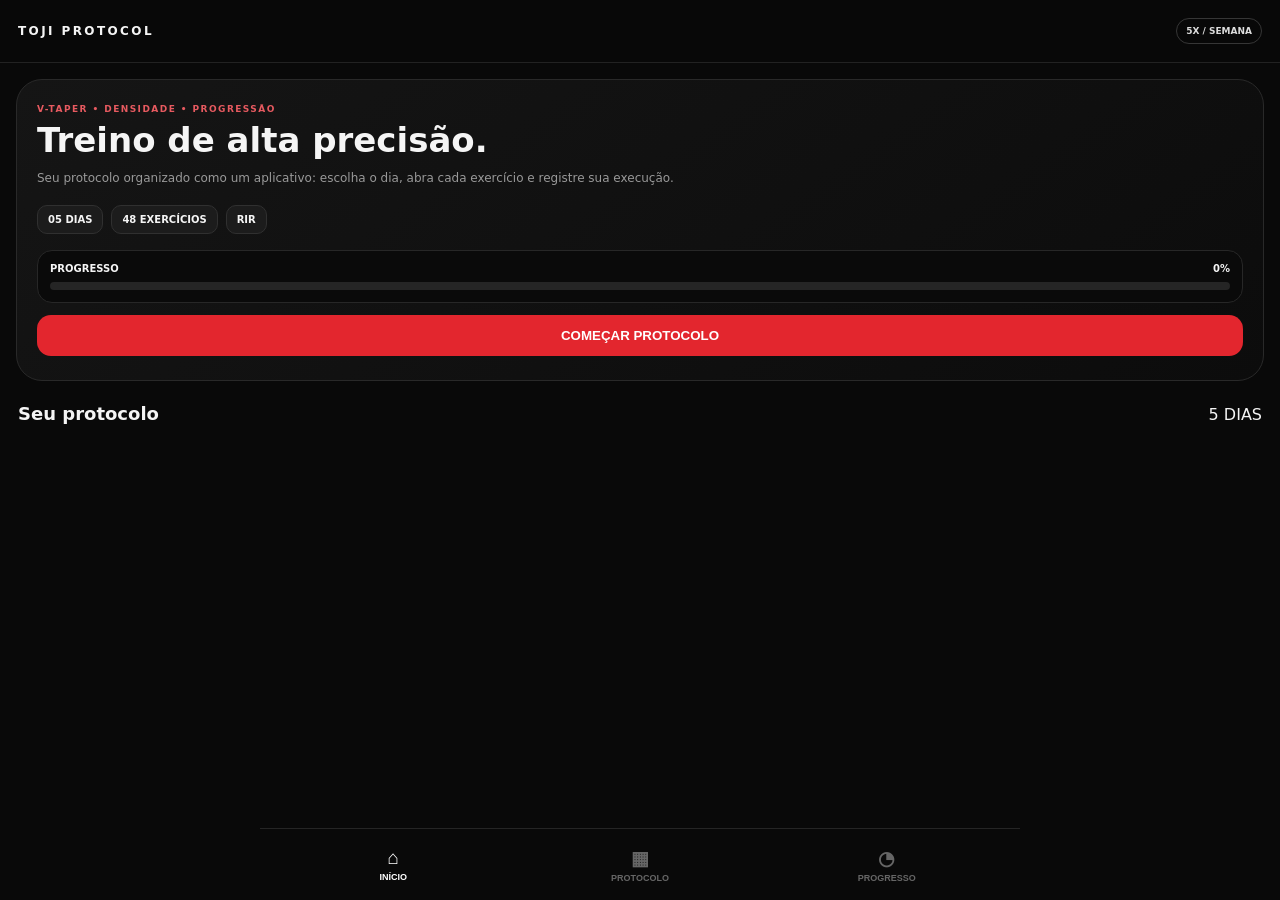
==== commit eb3e0aea: "Update index.html" ====
--- a/index.html
+++ b/index.html
@@ -1,214 +1,107 @@
-<!DOCTYPE html>
+<!doctype html>
 <html lang="pt-BR">
 <head>
-<meta charset="UTF-8">
-<meta name="viewport" content="width=device-width, initial-scale=1.0, viewport-fit=cover">
-<meta name="theme-color" content="#0b1220">
+<meta charset="utf-8">
+<meta name="viewport" content="width=device-width,initial-scale=1,viewport-fit=cover">
+<meta name="theme-color" content="#0b0b0b">
+<link rel="manifest" href="./manifest.json">
+<meta name="mobile-web-app-capable" content="yes">
+<meta name="apple-mobile-web-app-capable" content="yes">
 <title>TOJI PROTOCOL — 5X SEMANA</title>
 <style>
-:root{
-  --ink:#0a0f18; --muted:#667085; --line:#e7ebf1; --blue:#1264ff;
-  --blue2:#0b46c9; --bg:#f5f7fa; --card:#fff; --soft:#edf4ff;
-  --green:#0d9f6e; --shadow:0 14px 40px rgba(10,15,24,.08);
-}
-*{box-sizing:border-box}
-body{margin:0;background:var(--bg);color:var(--ink);font-family:Inter,ui-sans-serif,system-ui,-apple-system,BlinkMacSystemFont,"Segoe UI",sans-serif}
-button,input{font:inherit}
-.app{max-width:760px;margin:auto;min-height:100vh}
-.top{position:sticky;top:0;z-index:20;background:rgba(245,247,250,.92);backdrop-filter:blur(18px);border-bottom:1px solid rgba(231,235,241,.9)}
-.topin{padding:16px 18px 12px}
-.brand{display:flex;align-items:center;justify-content:space-between}
-.brand b{font-size:13px;letter-spacing:.18em}
-.badge{font-size:10px;font-weight:800;letter-spacing:.1em;background:var(--ink);color:#fff;padding:7px 9px;border-radius:8px}
-.hero{margin:14px 16px 0;padding:22px;border-radius:24px;background:linear-gradient(135deg,#0a0f18 0%,#13233f 55%,#0b46c9 100%);color:#fff;box-shadow:0 18px 45px rgba(18,100,255,.2)}
-.eyebrow{font-size:10px;letter-spacing:.2em;font-weight:800;opacity:.7}
-.hero h1{font-size:30px;line-height:1;margin:8px 0}
-.hero p{margin:0;max-width:560px;color:#cbd5e1;font-size:13px;line-height:1.55}
-.heroStats{display:flex;gap:8px;margin-top:18px;flex-wrap:wrap}
-.stat{background:rgba(255,255,255,.1);border:1px solid rgba(255,255,255,.13);padding:9px 11px;border-radius:12px;font-size:11px}
-.controls{padding:14px 16px 4px}
-.search{display:flex;align-items:center;gap:10px;background:#fff;border:1px solid var(--line);border-radius:14px;padding:11px 13px}
-.search input{border:0;outline:0;width:100%;background:transparent;font-size:13px}
-.filters{display:flex;gap:7px;overflow:auto;padding:10px 0 4px;scrollbar-width:none}
-.filters::-webkit-scrollbar{display:none}
-.filter{white-space:nowrap;border:1px solid var(--line);background:#fff;color:#475467;border-radius:999px;padding:8px 11px;font-size:11px;font-weight:750}
-.filter.active{background:var(--blue);color:#fff;border-color:var(--blue)}
-.day{margin:18px 16px 0}
-.dayHead{display:flex;align-items:end;justify-content:space-between;margin-bottom:10px}
-.dayHead .num{font-size:11px;color:var(--blue);font-weight:900;letter-spacing:.12em}
-.dayHead h2{font-size:21px;margin:3px 0 0}
-.dayHead p{margin:0;color:var(--muted);font-size:11px}
-.exercise{background:var(--card);border:1px solid var(--line);border-radius:22px;overflow:hidden;margin:10px 0;box-shadow:var(--shadow)}
-.media{position:relative;background:#eef2f6;min-height:240px}
-.mediaGrid{display:grid;grid-template-columns:1fr 1fr;gap:1px;height:260px;background:#dfe5ec}
-.mediaCell{position:relative;overflow:hidden;background:#eef2f6}
-.mediaCell img{width:100%;height:100%;display:block;object-fit:cover}
-.mediaCell span{position:absolute;left:9px;top:9px;background:rgba(10,15,24,.82);color:#fff;font-size:9px;font-weight:900;letter-spacing:.1em;padding:6px 7px;border-radius:7px}
-.media .source{position:absolute;right:10px;bottom:10px;background:rgba(255,255,255,.9);color:#344054;font-size:8px;padding:5px 7px;border-radius:7px}
-.content{padding:15px}
-.titleRow{display:flex;justify-content:space-between;gap:10px}
-.titleRow h3{margin:0;font-size:17px;line-height:1.15}
-.equip{margin-top:4px;color:var(--muted);font-size:10px;font-weight:700}
-.tags{display:flex;gap:6px;flex-wrap:wrap;margin:11px 0}
-.tag{background:var(--soft);color:#1554c0;padding:6px 8px;border-radius:8px;font-size:9px;font-weight:850}
-.metrics{display:grid;grid-template-columns:repeat(4,1fr);gap:6px;border-top:1px solid var(--line);border-bottom:1px solid var(--line);padding:11px 0}
-.metric b{display:block;font-size:13px}
-.metric span{display:block;color:var(--muted);font-size:8px;text-transform:uppercase;letter-spacing:.08em;margin-top:2px}
-.section{margin-top:12px}
-.section h4{font-size:9px;letter-spacing:.13em;margin:0 0 5px;color:#344054}
-.section p{margin:0;color:#475467;font-size:11px;line-height:1.55}
-.detail{margin-top:12px;background:#f8fafc;border-radius:12px;padding:11px}
-.detail b{font-size:10px}
-.detail ul{margin:6px 0 0 16px;padding:0;color:#475467;font-size:10px;line-height:1.6}
-.footer{padding:28px 18px 44px;color:#98a2b3;font-size:9px;line-height:1.5;text-align:center}
-.hidden{display:none!important}
-@media(min-width:700px){
- .hero{margin-left:16px;margin-right:16px}
- .exercise{display:grid;grid-template-columns:48% 52%}
- .media,.mediaGrid{height:100%;min-height:330px}
- .mediaGrid{height:100%}
-}
+:root{--bg:#090909;--panel:#111;--line:#292929;--text:#f5f5f5;--muted:#999;--red:#e3262e;--ok:#35c759}
+*{box-sizing:border-box}html,body{margin:0;background:var(--bg);color:var(--text);font-family:Inter,system-ui,-apple-system,"Segoe UI",sans-serif}
+body{min-width:320px}.app{max-width:1920px;margin:auto;min-height:100vh;padding-bottom:82px}
+.top{position:sticky;top:0;z-index:20;background:#090909ee;border-bottom:1px solid #222;backdrop-filter:blur(18px)}
+.topin{height:62px;padding:0 18px;display:flex;align-items:center;justify-content:space-between}.brand{font-size:12px;font-weight:900;letter-spacing:.2em}
+.badge{font-size:9px;font-weight:900;border:1px solid #363636;border-radius:999px;padding:7px 9px;color:#ddd}
+.view{display:none}.view.active{display:block}.hero{margin:16px;padding:24px 20px;border:1px solid #292929;border-radius:26px;background:linear-gradient(145deg,#151515,#0c0c0c)}
+.kicker,.daynum,.eyebrow{font-size:9px;font-weight:900;letter-spacing:.16em;color:#e75a60}.hero h1{font-size:34px;line-height:1;margin:9px 0}.hero p,.protocolhead p,.dayhero p{color:#999;font-size:12px;line-height:1.5}
+.pills{display:flex;gap:8px;flex-wrap:wrap;margin-top:18px}.pill{font-size:10px;font-weight:800;background:#1c1c1c;border:1px solid #303030;border-radius:10px;padding:8px 10px}
+.progressbox,.bigprogress{margin-top:16px;background:#0a0a0a;border:1px solid #272727;border-radius:15px;padding:12px}.progressline,.bar{height:8px;background:#252525;border-radius:999px;overflow:hidden;margin-top:8px}.progressfill,.bar i{display:block;height:100%;width:0;background:var(--red)}
+.continue{margin-top:12px;width:100%;border:0;background:var(--red);color:white;border-radius:14px;padding:13px;font-weight:900}
+.sectionpad,.daydetail,.exercise-detail,.progressview{padding:0 16px}.sectiontitle{display:flex;justify-content:space-between;align-items:end;margin:22px 2px 10px}.sectiontitle h2{font-size:18px;margin:0}
+.daygrid{display:grid;grid-template-columns:repeat(2,minmax(0,1fr));gap:10px}.daycard{background:var(--panel);border:1px solid var(--line);border-radius:18px;padding:15px;cursor:pointer}.daycard h3{font-size:14px;margin:7px 0 4px}.daycard p{font-size:10px;color:#888;margin:0}.daycount{margin-top:12px;font-size:9px;color:#bbb;font-weight:800}
+.protocolhead{padding:20px 16px 5px}.protocolhead h1,.progressview h1{font-size:28px;margin:0 0 5px}.back{margin-top:16px;border:1px solid #333;background:#111;color:#ddd;border-radius:11px;padding:9px 11px;font-size:10px;font-weight:800}
+.dayhero{margin:13px 0 16px;padding:18px;border:1px solid #292929;border-radius:20px;background:#121212}.dayhero h1{font-size:23px;margin:5px 0}
+.exercise-list{display:grid;grid-template-columns:repeat(2,minmax(0,1fr));gap:18px;max-width:1800px;margin:auto}.exercise-card{background:var(--panel);border:1px solid var(--line);border-radius:18px;padding:13px;display:grid;grid-template-columns:120px 1fr auto;gap:12px;align-items:center;cursor:pointer}
+.thumb{width:120px;height:105px;border-radius:13px;background:#1d1d1d;border:1px solid #303030;display:grid;place-items:center;color:#777;font-size:8px;font-weight:900;text-align:center;padding:8px}.thumb img{width:100%;height:100%;object-fit:contain;border-radius:10px;display:block}.imagebox{overflow:hidden}.imagebox img{width:100%;max-height:560px;object-fit:contain;display:block;border-radius:18px}.exercise-card h3{font-size:13px;margin:0 0 4px}.exercise-card p{font-size:9px;color:#888;margin:0}.exercise-meta{text-align:right}.exercise-meta b{font-size:11px}.exercise-meta span{display:block;color:#777;font-size:8px;margin-top:3px}
+.exercise-detail{max-width:1400px;margin:auto}.exercise-detail h1{font-size:28px;line-height:1.03;margin:6px 0}.technical{font-size:10px;color:#888}.imagebox{margin:16px 0;background:#f5f5f5;border:1px solid #2c2c2c;border-radius:22px;min-height:260px;display:grid;place-items:center;color:#777;text-align:center}
+.stats{display:grid;grid-template-columns:repeat(3,1fr);gap:7px}.statbox,.info{background:#121212;border:1px solid #292929;border-radius:13px;padding:11px}.statbox b{display:block;font-size:13px}.statbox span{font-size:8px;color:#777;text-transform:uppercase}.info{margin-top:10px;border-radius:17px;padding:14px}.info h3{font-size:9px;letter-spacing:.13em;margin:0 0 6px;color:#aaa}.info p{font-size:11px;line-height:1.55;color:#ccc;margin:0}
+.complete{width:100%;margin-top:12px;border:1px solid #3b3b3b;background:#191919;color:#fff;border-radius:14px;padding:14px;font-size:11px;font-weight:900}.complete.done{background:var(--ok);color:#061108}
+.weekgrid{display:grid;grid-template-columns:repeat(5,1fr);gap:7px;margin-top:12px}.weekday{background:#121212;border:1px solid #292929;border-radius:12px;text-align:center;padding:10px 3px;font-size:9px;color:#777}.weekday.done{border-color:#3a7d4a;color:#d8f4de}
+.bottom{position:fixed;z-index:30;bottom:0;left:50%;transform:translateX(-50%);width:min(760px,100%);height:72px;background:#0a0a0af2;border-top:1px solid #252525;display:grid;grid-template-columns:repeat(3,1fr);padding:7px 10px}.navbtn{background:none;border:0;color:#666;font-size:9px;font-weight:900}.navbtn span{display:block;font-size:19px;margin-bottom:3px}.navbtn.active{color:#fff}
+@media(max-width:900px){.exercise-list{grid-template-columns:1fr}.exercise-card{grid-template-columns:100px 1fr auto}.thumb{width:100px;height:90px}}@media(max-width:600px){.exercise-card{grid-template-columns:82px 1fr auto}.thumb{width:82px;height:82px}}
 </style>
-<link rel="manifest" href="./manifest.json">
 </head>
 <body>
 <div class="app">
-<header class="top"><div class="topin"><div class="brand"><b>TOJI PROTOCOL</b><span class="badge">5X / WEEK</span></div></div></header>
-
-<section class="hero">
-  <div class="eyebrow">V-TAPER • DENSIDADE • PROGRESSÃO</div>
-  <h1>Treino de alta precisão.</h1>
-  <p>Divisão por músculos e funções, demonstrações visuais e instruções rápidas para executar cada movimento com consistência.</p>
-  <div class="heroStats">
-    <span class="stat"><b>05</b> dias</span><span class="stat"><b>50+</b> movimentos</span><span class="stat"><b>RIR</b> controlado</span><span class="stat"><b>V-TAPER</b> foco</span>
-  </div>
-</section>
-
-<div class="controls">
-  <div class="search">⌕ <input id="search" placeholder="Buscar exercício, músculo ou máquina..."></div>
-  <div class="filters" id="filters"></div>
+<header class="top"><div class="topin"><div class="brand">TOJI PROTOCOL</div><div class="badge">5X / SEMANA</div></div></header>
+<main>
+<section id="home" class="view active"><div class="hero"><div class="kicker">V-TAPER • DENSIDADE • PROGRESSÃO</div><h1>Treino de alta precisão.</h1><p>Seu protocolo organizado como um aplicativo: escolha o dia, abra cada exercício e registre sua execução.</p><div class="pills"><span class="pill">05 DIAS</span><span class="pill">48 EXERCÍCIOS</span><span class="pill">RIR</span></div><div class="progressbox"><div style="display:flex;justify-content:space-between;font-size:10px;font-weight:800"><span>PROGRESSO</span><span id="homeProgress">0%</span></div><div class="progressline"><div class="progressfill" id="homeFill"></div></div></div><button class="continue" id="continueBtn">COMEÇAR PROTOCOLO</button></div><div class="sectionpad"><div class="sectiontitle"><h2>Seu protocolo</h2><span>5 DIAS</span></div><div id="homeDays" class="daygrid"></div></div></section>
+<section id="protocol" class="view"><div class="protocolhead"><h1>Protocolo</h1><p>Selecione um dia para abrir seus exercícios.</p></div><div class="sectionpad"><div id="protocolDays" class="daygrid"></div></div></section>
+<section id="day" class="view"><div class="daydetail"><button class="back" onclick="go('protocol')">← VOLTAR</button><div id="dayContent"></div></div></section>
+<section id="exercise" class="view"><div class="exercise-detail"><button class="back" onclick="backToDay()">← VOLTAR</button><div id="exerciseContent"></div></div></section>
+<section id="progress" class="view"><div class="progressview"><h1>Progresso</h1><p>Acompanhe os exercícios concluídos neste aparelho.</p><div class="bigprogress"><strong id="bigPct">0%</strong><div class="bar"><i id="bigBar"></i></div><div style="font-size:10px;color:#888"><span id="doneCount">0</span> de <span id="totalCount">48</span> exercícios concluídos</div></div><div class="sectiontitle"><h2>Dias</h2></div><div id="weekGrid" class="weekgrid"></div></div></section>
+</main>
+<nav class="bottom"><button class="navbtn active" data-view="home"><span>⌂</span>INÍCIO</button><button class="navbtn" data-view="protocol"><span>▦</span>PROTOCOLO</button><button class="navbtn" data-view="progress"><span>◔</span>PROGRESSO</button></nav>
 </div>
-<div id="workouts"></div>
-
-<footer class="footer">
-  As demonstrações visuais são carregadas de uma biblioteca externa de exercícios. Verifique a regulagem da máquina e adapte a execução à sua anatomia. O protocolo não substitui orientação presencial de um profissional.
-</footer>
-</div>
-
 <script>
-const imgBase="https://musclelib-api.vercel.app/api/exercises/";
 const workouts=[
 {day:"01",name:"COSTAS + BÍCEPS",focus:"Largura, espessura e braços",items:[
-["Puxada alta pronada","Lat Pulldown","4×6–10","1–3","90–120s","Costas","Latíssimo do dorso","Puxe os cotovelos para baixo, mantendo o tronco estável.","Lat_Pulldown"],
-["Remada articulada","Machine Row","3×8–12","1–3","90–120s","Costas","Romboides + trapézio médio","Leve os cotovelos para trás sem perder o controle da volta.","Lever_Seated_Row"],
-["Puxada neutra","Neutral Lat Pulldown","3×8–12","1–3","90–120s","Costas","Latíssimo do dorso","Pense em levar os cotovelos para o bolso.","Close_Grip_Lat_Pulldown"],
-["Remada unilateral","One Arm Cable Row","3×10–12","1–2","75–90s","Costas","Latíssimo + romboides","Alongue na frente e reme sem girar o tronco.","Cable_One_Arm_Row"],
-["Pullover na polia","Cable Pullover","2×12–15","1–2","60–90s","Costas","Latíssimo do dorso","Mantenha os braços quase estendidos e mova pelo ombro.","Cable_Pullover"],
-["Rosca inclinada","Incline Dumbbell Curl","3×8–12","1–2","75–90s","Bíceps","Cabeça longa","Deixe o braço atrás do tronco e suba sem balançar.","Incline_Dumbbell_Curl"],
-["Rosca Scott","Preacher Curl","3×8–12","1–2","75–90s","Bíceps","Bíceps + braquial","Apoie o braço e controle completamente a descida.","Preacher_Curl"],
-["Rosca martelo","Hammer Curl","2×10–15","1–2","60–75s","Bíceps","Braquial + braquiorradial","Pegada neutra e cotovelos próximos ao corpo.","Hammer_Curl"]
-]},
+["Puxada alta pronada","Lat Pulldown","4×6–10","1–3","90–120s","Costas","Latíssimo do dorso","Puxe os cotovelos para baixo, mantendo o tronco estável."],
+["Remada articulada","Machine Row","3×8–12","1–3","90–120s","Costas","Romboides + trapézio médio","Leve os cotovelos para trás sem perder o controle da volta."],
+["Puxada neutra","Neutral Lat Pulldown","3×8–12","1–3","90–120s","Costas","Latíssimo do dorso","Pense em levar os cotovelos para o bolso."],
+["Remada unilateral","One Arm Cable Row","3×10–12","1–2","75–90s","Costas","Latíssimo + romboides","Alongue na frente e reme sem girar o tronco."],
+["Pullover na polia","Cable Pullover","2×12–15","1–2","60–90s","Costas","Latíssimo do dorso","Mantenha os braços quase estendidos e mova pelo ombro."],
+["Rosca inclinada","Incline Dumbbell Curl","3×8–12","1–2","75–90s","Bíceps","Cabeça longa","Deixe o braço atrás do tronco e suba sem balançar."],
+["Rosca Scott","Preacher Curl","3×8–12","1–2","75–90s","Bíceps","Bíceps + braquial","Apoie o braço e controle completamente a descida."],
+["Rosca martelo","Hammer Curl","2×10–15","1–2","60–75s","Bíceps","Braquial + braquiorradial","Pegada neutra e cotovelos próximos ao corpo."]]},
 {day:"02",name:"PEITO + OMBROS + TRÍCEPS",focus:"Peitoral, deltoides e três cabeças do tríceps",items:[
-["Supino inclinado","Incline Press","4×6–10","1–3","90–120s","Peito","Peitoral clavicular","Desça com controle e empurre mantendo as escápulas estáveis.","Incline_Dumbbell_Bench_Press"],
-["Supino máquina","Chest Press","3×8–12","1–2","90–120s","Peito","Peitoral maior","Ajuste o assento para as alças ficarem próximas ao meio do peito.","Lever_Chest_Press"],
-["Crucifixo na máquina","Pec Deck","3×10–15","1–2","60–90s","Peito","Peitoral maior","Abra até sentir alongamento confortável e feche sem impulso.","Lever_Pec_Deck_Fly"],
-["Desenvolvimento","Shoulder Press","3×6–10","1–3","90–120s","Ombros","Deltoide anterior + lateral","Pressione para cima sem transformar o movimento em balanço.","Lever_Shoulder_Press"],
-["Elevação lateral","Lateral Raise","4×10–20","0–2","60–75s","Ombros","Deltoide lateral","Conduza pelos cotovelos e pare antes de perder a posição.","Dumbbell_Lateral_Raise"],
-["Crucifixo inverso","Reverse Pec Deck","3×12–20","0–2","60–75s","Ombros","Deltoide posterior","Abra os braços mantendo o pescoço relaxado.","Reverse_Pec_Deck"],
-["Tríceps testa","Lying Triceps Extension","3×8–12","1–2","75–90s","Tríceps","Cabeça longa + lateral + medial","Flexione o cotovelo mantendo o braço relativamente fixo.","EZ_Bar_Lying_Triceps_Extension"],
-["Extensão acima da cabeça","Overhead Cable Extension","3×10–15","0–2","60–90s","Tríceps","Cabeça longa","Deixe o cotovelo apontado para frente e estenda sem abrir.","Cable_Overhead_Triceps_Extension"],
-["Pushdown com corda","Rope Pushdown","2×10–15","0–2","60–90s","Tríceps","Lateral + medial","Estenda até o final e mantenha os ombros quietos.","Rope_Pushdown"]
-]},
+["Supino inclinado","Incline Press","4×6–10","1–3","90–120s","Peito","Peitoral clavicular","Desça com controle e empurre mantendo as escápulas estáveis."],
+["Supino máquina","Chest Press","3×8–12","1–2","90–120s","Peito","Peitoral maior","Ajuste o assento para as alças ficarem próximas ao meio do peito."],
+["Crucifixo na máquina","Pec Deck","3×10–15","1–2","60–90s","Peito","Peitoral maior","Abra até sentir alongamento confortável e feche sem impulso."],
+["Desenvolvimento","Shoulder Press","3×6–10","1–3","90–120s","Ombros","Deltoide anterior + lateral","Pressione para cima sem transformar o movimento em balanço."],
+["Elevação lateral","Lateral Raise","4×10–20","0–2","60–75s","Ombros","Deltoide lateral","Conduza pelos cotovelos e pare antes de perder a posição."],
+["Crucifixo inverso","Reverse Pec Deck","3×12–20","0–2","60–75s","Ombros","Deltoide posterior","Abra os braços mantendo o pescoço relaxado."],
+["Tríceps testa","Lying Triceps Extension","3×8–12","1–2","75–90s","Tríceps","Cabeça longa + lateral + medial","Flexione o cotovelo mantendo o braço relativamente fixo."],
+["Extensão acima da cabeça","Overhead Cable Extension","3×10–15","0–2","60–90s","Tríceps","Cabeça longa","Deixe o cotovelo apontado para frente e estenda sem abrir."],
+["Pushdown com corda","Rope Pushdown","2×10–15","0–2","60–90s","Tríceps","Lateral + medial","Estenda até o final e mantenha os ombros quietos."]]},
 {day:"03",name:"PERNAS + ABDÔMEN",focus:"Quadríceps, posteriores, glúteos e core",items:[
-["Agachamento / Hack Squat","Hack Squat","4×6–10","1–3","120s","Pernas","Quadríceps + glúteos","Desça com controle e mantenha o pé inteiro apoiado.","Hack_Squat"],
-["Leg Press","Leg Press","3×8–12","1–2","90–120s","Pernas","Quadríceps + glúteos","Desça até a amplitude que preserve sua posição pélvica.","Leg_Press"],
-["Cadeira extensora","Leg Extension","3×10–15","0–2","60–75s","Pernas","Quadríceps","Estenda controlando a volta e sem chutar a carga.","Leg_Extension"],
-["Stiff / RDL","Romanian Deadlift","3×6–10","1–3","120s","Pernas","Posteriores + glúteos","Leve o quadril para trás mantendo a coluna neutra.","Romanian_Deadlift"],
-["Mesa flexora","Lying Leg Curl","3×10–15","0–2","60–90s","Pernas","Posteriores","Flexione o joelho sem tirar o quadril do banco.","Lying_Leg_Curl"],
-["Hip Thrust","Hip Thrust","2–3×8–12","1–2","90s","Pernas","Glúteos","Finalize com extensão do quadril sem hiperestender a lombar.","Barbell_Hip_Thrust"],
-["Panturrilha em pé","Standing Calf Raise","3×8–15","0–2","60–75s","Pernas","Gastrocnêmio + sóleo","Faça uma pausa no alto e alongue com controle.","Standing_Calf_Raise"],
-["Crunch na polia","Cable Crunch","3×10–15","1–2","60s","Abdômen","Reto abdominal","Pense em aproximar costelas e pelve, não apenas puxar com os braços.","Cable_Crunch"],
-["Elevação de pernas","Hanging Leg Raise","3×8–15","1–2","60s","Abdômen","Reto abdominal + flexores","Evite balançar e controle a descida.","Hanging_Leg_Raise"],
-["Prancha","Plank","2×30–60s","—","45–60s","Abdômen","Core","Mantenha costelas e pelve organizadas durante todo o tempo.","Front_Plank"]
-]},
+["Agachamento / Hack Squat","Hack Squat","4×6–10","1–3","120s","Pernas","Quadríceps + glúteos","Desça com controle e mantenha o pé inteiro apoiado."],
+["Leg Press","Leg Press","3×8–12","1–2","90–120s","Pernas","Quadríceps + glúteos","Desça até a amplitude que preserve sua posição pélvica."],
+["Cadeira extensora","Leg Extension","3×10–15","0–2","60–75s","Pernas","Quadríceps","Estenda controlando a volta e sem chutar a carga."],
+["Stiff / RDL","Romanian Deadlift","3×6–10","1–3","120s","Pernas","Posteriores + glúteos","Leve o quadril para trás mantendo a coluna neutra."],
+["Mesa flexora","Lying Leg Curl","3×10–15","0–2","60–90s","Pernas","Posteriores","Flexione o joelho sem tirar o quadril do banco."],
+["Hip Thrust","Hip Thrust","2–3×8–12","1–2","90s","Pernas","Glúteos","Finalize com extensão do quadril sem hiperestender a lombar."],
+["Panturrilha em pé","Standing Calf Raise","3×8–15","0–2","60–75s","Pernas","Gastrocnêmio + sóleo","Faça uma pausa no alto e alongue com controle."],
+["Crunch na polia","Cable Crunch","3×10–15","1–2","60s","Abdômen","Reto abdominal","Pense em aproximar costelas e pelve, não apenas puxar com os braços."],
+["Elevação de pernas","Hanging Leg Raise","3×8–15","1–2","60s","Abdômen","Reto abdominal + flexores","Evite balançar e controle a descida."],
+["Prancha","Plank","2×30–60s","—","45–60s","Abdômen","Core","Mantenha costelas e pelve organizadas durante todo o tempo."]]},
 {day:"04",name:"COSTAS + OMBROS + BÍCEPS",focus:"V-taper e densidade",items:[
-["Barra fixa / puxada","Pull Up","4×6–10","1–3","90–120s","Costas","Latíssimo do dorso","Comece com escápulas ativas e leve o peito em direção à barra.","Pull_Up"],
-["Remada apoiada no peito","Chest Supported Row","3×8–12","1–2","90–120s","Costas","Trapézio médio + romboides","Use o apoio para eliminar balanço e concentrar na remada.","Chest_Supported_Row"],
-["Puxada unilateral","Single Arm Lat Pulldown","3×10–12","1–2","75–90s","Costas","Latíssimo","Puxe o cotovelo para baixo e ligeiramente para trás.","One_Arm_Lat_Pulldown"],
-["Pullover","Cable Pullover","2×12–15","1–2","60–90s","Costas","Latíssimo","Controle o alongamento e não transforme em tríceps.","Straight_Arm_Pulldown"],
-["Elevação lateral na polia","Cable Lateral Raise","4×12–20","0–2","60s","Ombros","Deltoide lateral","Mantenha tensão contínua e movimento limpo.","Cable_Lateral_Raise"],
-["Elevação lateral máquina","Machine Lateral Raise","3×12–20","0–2","60s","Ombros","Deltoide lateral","Suba com os cotovelos e não com as mãos.","Lever_Lateral_Raise"],
-["Crucifixo inverso","Rear Delt Fly","3×12–20","0–2","60s","Ombros","Deltoide posterior","Abra sem elevar os ombros em direção às orelhas.","Dumbbell_Rear_Delt_Fly"],
-["Rosca direta","Barbell Curl","3×6–10","1–2","75–90s","Bíceps","Bíceps braquial","Mantenha o cotovelo estável e evite inclinar o tronco.","Barbell_Curl"],
-["Rosca Bayesian","Bayesian Curl","3×10–15","0–2","60–75s","Bíceps","Cabeça longa","Deixe o braço atrás do corpo e mantenha tensão no alongamento.","Cable_Bayesian_Curl"],
-["Rosca martelo","Hammer Curl","2×10–15","0–2","60–75s","Bíceps","Braquial + braquiorradial","Suba sem girar a mão.","Hammer_Curl"]
-]},
+["Barra fixa / puxada","Pull Up","4×6–10","1–3","90–120s","Costas","Latíssimo do dorso","Comece com escápulas ativas e leve o peito em direção à barra."],
+["Remada apoiada no peito","Chest Supported Row","3×8–12","1–2","90–120s","Costas","Trapézio médio + romboides","Use o apoio para eliminar balanço e concentrar na remada."],
+["Puxada unilateral","Single Arm Lat Pulldown","3×10–12","1–2","75–90s","Costas","Latíssimo","Puxe o cotovelo para baixo e ligeiramente para trás."],
+["Pullover","Cable Pullover","2×12–15","1–2","60–90s","Costas","Latíssimo","Controle o alongamento e não transforme em tríceps."],
+["Elevação lateral na polia","Cable Lateral Raise","4×12–20","0–2","60s","Ombros","Deltoide lateral","Mantenha tensão contínua e movimento limpo."],
+["Elevação lateral máquina","Machine Lateral Raise","3×12–20","0–2","60s","Ombros","Deltoide lateral","Suba com os cotovelos e não com as mãos."],
+["Crucifixo inverso","Rear Delt Fly","3×12–20","0–2","60s","Ombros","Deltoide posterior","Abra sem elevar os ombros em direção às orelhas."],
+["Rosca direta","Barbell Curl","3×6–10","1–2","75–90s","Bíceps","Bíceps braquial","Mantenha o cotovelo estável e evite inclinar o tronco."],
+["Rosca Bayesian","Bayesian Curl","3×10–15","0–2","60–75s","Bíceps","Cabeça longa","Deixe o braço atrás do corpo e mantenha tensão no alongamento."],
+["Rosca martelo","Hammer Curl","2×10–15","0–2","60–75s","Bíceps","Braquial + braquiorradial","Suba sem girar a mão."]]},
 {day:"05",name:"PEITO + BRAÇOS + PERNAS",focus:"Volume complementar e acabamento",items:[
-["Supino inclinado","Incline Press","3×6–10","1–3","90–120s","Peito","Peitoral clavicular","Desça com controle e mantenha o peito alto.","Incline_Dumbbell_Bench_Press"],
-["Supino reto","Flat Bench Press","3×8–12","1–2","90–120s","Peito","Peitoral maior","Mantenha escápulas firmes e punhos alinhados.","Barbell_Bench_Press"],
-["Crossover","Cable Crossover","2×12–15","0–2","60–75s","Peito","Peitoral maior","Feche os braços em arco e contraia o peito.","Cable_Crossover"],
-["Paralelas / máquina assistida","Assisted Dip","3×6–12","1–2","90s","Peito + tríceps","Peitoral inferior + tríceps","Desça com controle e mantenha os ombros confortáveis.","Assisted_Dip"],
-["Extensão acima da cabeça","Overhead Triceps Extension","3×10–15","0–2","60–90s","Tríceps","Cabeça longa","Use amplitude controlada e mantenha o cotovelo organizado.","Dumbbell_Overhead_Triceps_Extension"],
-["Pushdown","Cable Pushdown","2×10–15","0–2","60–90s","Tríceps","Lateral + medial","Estenda completamente sem jogar o ombro para frente.","Cable_Pushdown"],
-["Rosca Scott","Preacher Curl","3×8–12","1–2","75–90s","Bíceps","Bíceps + braquial","Controle a parte baixa sem relaxar totalmente a tensão.","Preacher_Curl"],
-["Rosca inclinada","Incline Dumbbell Curl","3×8–12","1–2","75–90s","Bíceps","Cabeça longa","Evite avançar o cotovelo durante a subida.","Incline_Dumbbell_Curl"],
-["Cadeira extensora","Leg Extension","3×10–15","0–2","60–75s","Pernas","Quadríceps","Controle a descida e mantenha o quadril apoiado.","Leg_Extension"],
-["Mesa flexora","Lying Leg Curl","3×10–15","0–2","60–90s","Pernas","Posteriores","Mantenha o quadril estável durante a repetição.","Lying_Leg_Curl"],
-["Panturrilha","Standing Calf Raise","3×10–20","0–2","60–75s","Pernas","Panturrilhas","Amplitude completa e pausa no pico da contração.","Standing_Calf_Raise"]
-]}
+["Supino inclinado","Incline Press","3×6–10","1–3","90–120s","Peito","Peitoral clavicular","Desça com controle e mantenha o peito alto."],
+["Supino reto","Flat Bench Press","3×8–12","1–2","90–120s","Peito","Peitoral maior","Mantenha escápulas firmes e punhos alinhados."],
+["Crossover","Cable Crossover","2×12–15","0–2","60–75s","Peito","Peitoral maior","Feche os braços em arco e contraia o peito."],
+["Paralelas / máquina assistida","Assisted Dip","3×6–12","1–2","90s","Peito + tríceps","Peitoral inferior + tríceps","Desça com controle e mantenha os ombros confortáveis."],
+["Extensão acima da cabeça","Overhead Triceps Extension","3×10–15","0–2","60–90s","Tríceps","Cabeça longa","Use amplitude controlada e mantenha o cotovelo organizado."],
+["Pushdown","Cable Pushdown","2×10–15","0–2","60–90s","Tríceps","Lateral + medial","Estenda os cotovelos sem movimentar os ombros."],
+["Rosca Scott","Preacher Curl","3×8–12","1–2","75–90s","Bíceps","Bíceps + braquial","Apoie o braço e controle a descida."],
+["Rosca inclinada","Incline Dumbbell Curl","3×8–12","1–2","75–90s","Bíceps","Cabeça longa","Mantenha os braços atrás do tronco e evite impulso."],
+["Cadeira extensora","Leg Extension","3×10–15","0–2","60–75s","Pernas","Quadríceps","Estenda com controle e retorne sem soltar a carga."],
+["Mesa flexora","Lying Leg Curl","3×10–15","0–2","60–90s","Pernas","Posteriores","Mantenha o quadril apoiado e controle a volta."],
+["Panturrilha","Standing Calf Raise","3×8–15","0–2","60–75s","Pernas","Gastrocnêmio + sóleo","Suba completamente, pause no alto e desça sob controle."]]}
 ];
 
-const categories=["Todos","Costas","Peito","Ombros","Bíceps","Tríceps","Pernas","Abdômen"];
-let active="Todos";
-const filters=document.getElementById("filters");
-categories.forEach(c=>{
- const b=document.createElement("button"); b.className="filter"+(c===active?" active":""); b.textContent=c;
- b.onclick=()=>{active=c; document.querySelectorAll(".filter").forEach(x=>x.classList.toggle("active",x===b)); render()};
- filters.appendChild(b);
-});
-
-function esc(s){return s.replace(/[&<>"']/g,m=>({"&":"&amp;","<":"&lt;",">":"&gt;",'"':"&quot;","'":"&#39;"}[m]))}
-function imageUrl(key,i){return imgBase+encodeURIComponent(key)+"/"+i+".jpg"}
-function render(){
- const q=document.getElementById("search").value.toLowerCase().trim();
- const root=document.getElementById("workouts"); root.innerHTML="";
- workouts.forEach(w=>{
-  const items=w.items.filter(x=>(active==="Todos"||x[5]===active) && (!q || x.join(" ").toLowerCase().includes(q)));
-  if(!items.length)return;
-  const sec=document.createElement("section"); sec.className="day";
-  sec.innerHTML=`<div class="dayHead"><div><div class="num">DIA ${w.day}</div><h2>${w.name}</h2><p>${w.focus}</p></div><div class="num">${items.length} EXERCÍCIOS</div></div>`;
-  items.forEach((x,idx)=>{
-   const [name,equip,sets,rir,rest,cat,target,cue,key]=x;
-   const card=document.createElement("article"); card.className="exercise";
-   card.innerHTML=`
-    <div class="media">
-      <div class="mediaGrid">
-       <div class="mediaCell"><img src="${imageUrl(key,0)}" alt="${esc(name)} — início" loading="lazy" onerror="this.style.opacity='.12'"><span>INÍCIO</span></div>
-       <div class="mediaCell"><img src="${imageUrl(key,1)}" alt="${esc(name)} — final" loading="lazy" onerror="this.style.opacity='.12'"><span>FINAL</span></div>
-      </div>
-      <div class="source">DEMONSTRAÇÃO VISUAL</div>
-    </div>
-    <div class="content">
-      <div class="titleRow"><div><h3>${esc(name)}</h3><div class="equip">${esc(equip)}</div></div><div class="num">${String(idx+1).padStart(2,"0")}</div></div>
-      <div class="tags"><span class="tag">${esc(cat)}</span><span class="tag">${esc(target)}</span></div>
-      <div class="metrics">
-       <div class="metric"><b>${esc(sets)}</b><span>Séries × reps</span></div>
-       <div class="metric"><b>${esc(rir)}</b><span>RIR</span></div>
-       <div class="metric"><b>${esc(rest)}</b><span>Descanso</span></div>
-       <div class="metric"><b>CTRL</b><span>Execução</span></div>
-      </div>
-      <div class="section"><h4>PARA QUE SERVE</h4><p>${esc(target)} como foco principal. O objetivo é gerar estímulo consistente sem compensações desnecessárias.</p></div>
-      <div class="section"><h4>CUE PRINCIPAL</h4><p>${esc(cue)}</p></div>
-      <div class="detail"><b>CHECKLIST</b><ul><li>Regule a máquina/posição antes da série.</li><li>Faça a amplitude que consegue controlar.</li><li>Registre carga e repetições para progressão.</li></ul></div>
-    </div>`;
-   sec.appendChild(card);
-  });
-  root.appendChild(sec);
- });
-}
-document.getElementById("search").addEventListener("input",render);
-render();
-</script>
-<script>if('serviceWorker' in navigator){window.addEventListener('load',()=>navigator.serviceWorker.register('./service-worker.js').catch(()=>{}));}</script>
-</body>
-</html>
+let currentDay=0,currentExercise=0;
+const EXERCISE_IMAGES=["data:image/svg+xml;charset=UTF-8,%3Csvg%20xmlns%3D%22http%3A%2F%2Fwww.w3.org%2F2000%2Fsvg%22%20viewBox%3D%220%200%20400%20420%22%20role%3D%22img%22%20aria-label%3D%22Puxada%20alta%20pronada%20%E2%80%94%20fase%20inicial%22%3E%3Crect%20width%3D%22400%22%20height%3D%22420%22%20fill%3D%22%23f7f9fb%22%2F%3E%3Cg%20stroke%3D%22%237b8794%22%20stroke-width%3D%228%22%20fill%3D%22none%22%20stroke-linecap%3D%22round%22%20stroke-linejoin%3D%22round%22%3E%3Cpath%20d%3D%22M70%20110V55H330V110M95%2055V35M305%2055V35%22%2F%3E%3Cpath%20d%3D%22M105%2085H295%22%2F%3E%3Cpath%20d%3D%22M200%2055V120%22%2F%3E%3C%2Fg%3E%3Cg%20%20stroke%3D%22%2339424e%22%20stroke-width%3D%2210%22%20fill%3D%22%23e9edf2%22%20stroke-linecap%3D%22round%22%20stroke-linejoin%3D%22round%22%3E%3Ccircle%20cx%3D%22200%22%20cy%3D%22140%22%20r%3D%2228%22%2F%3E%3Cpath%20d%3D%22M200%20168L200%20250M200%20190L135%20120M200%20190L265%20120M200%20250L165%20350M200%20250L235%20350%22%2F%3E%3C%2Fg%3E%3Cg%20fill%3D%22%23d9534f%22%20opacity%3D%22.82%22%3E%3Cellipse%20cx%3D%22170%22%20cy%3D%22205%22%20rx%3D%2228%22%20ry%3D%2242%22%2F%3E%3Cellipse%20cx%3D%22230%22%20cy%3D%22205%22%20rx%3D%2228%22%20ry%3D%2242%22%2F%3E%3C%2Fg%3E%3Cg%20stroke%3D%22%2326313d%22%20stroke-width%3D%225%22%20fill%3D%22none%22%20stroke-linecap%3D%22round%22%3E%3C%2Fg%3E%3Crect%20x%3D%2218%22%20y%3D%2218%22%20width%3D%22364%22%20height%3D%2234%22%20rx%3D%2210%22%20fill%3D%22%230d2741%22%2F%3E%3Ctext%20x%3D%22200%22%20y%3D%2241%22%20text-anchor%3D%22middle%22%20font-family%3D%22Arial%2Csans-serif%22%20font-size%3D%2216%22%20font-weight%3D%22700%22%20fill%3D%22white%22%3EFASE%20INICIAL%20%E2%80%A2%20PUXADA%20ALTA%20PRONADA%3C%2Ftext%3E%3Ctext%20x%3D%22200%22%20y%3D%22398%22%20text-anchor%3D%22middle%22%20font-family%3D%22Arial%2Csans-serif%22%20font-size%3D%2213%22%20fill%3D%22%23536273%22%3EEQUIPAMENTO%3A%20LAT%20PULLDOWN%3C%2Ftext%3E%3C%2Fsvg%3E","data:image/svg+xml;charset=UTF-8,%3Csvg%20xmlns%3D%22http%3A%2F%2Fwww.w3.org%2F2000%2Fsvg%22%20viewBox%3D%220%200%20400%20420%22%20role%3D%22img%22%20aria-label%3D%22Remada%20articulada%20%E2%80%94%20fase%20inicial%22%3E%3Crect%20width%3D%22400%22%20height%3D%22420%22%20fill%3D%22%23f7f9fb%22%2F%3E%3Cg%20stroke%3D%22%237b8794%22%20stroke-width%3D%228%22%20fill%3D%22none%22%20stroke-linecap%3D%22round%22%20stroke-linejoin%3D%22round%22%3E%3Crect%20x%3D%2265%22%20y%3D%22300%22%20width%3D%22270%22%20height%3D%2218%22%20rx%3D%228%22%2F%3E%3Cpath%20d%3D%22M95%20300V210H135L170%20290M305%20300V205H270%22%2F%3E%3Cpath%20d%3D%22M90%20205H60M310%20205H340%22%2F%3E%3C%2Fg%3E%3Cg%20transform%3D%22translate%280%2025%29%22%20stroke%3D%22%2339424e%22%20stroke-width%3D%2210%22%20fill%3D%22%23e9edf2%22%20stroke-linecap%3D%22round%22%20stroke-linejoin%3D%22round%22%3E%3Ccircle%20cx%3D%22200%22%20cy%3D%22140%22%20r%3D%2228%22%2F%3E%3Cpath%20d%3D%22M200%20168L200%20250M200%20190L135%20120M200%20190L265%20120M200%20250L165%20350M200%20250L235%20350%22%2F%3E%3C%2Fg%3E%3Cg%20fill%3D%22%23d9534f%22%20opacity%3D%22.82%22%3E%3Cellipse%20cx%3D%22178%22%20cy%3D%22215%22%20rx%3D%2224%22%20ry%3D%2234%22%2F%3E%3Cellipse%20cx%3D%22222%22%20cy%3D%22215%22%20rx%3D%2224%22%20ry%3D%2234%22%2F%3E%3C%2Fg%3E%3Cg%20stroke%3D%22%2326313d%22%20stroke-width%3D%225%22%20fill%3D%22none%22%20stroke-linecap%3D%22round%22%3E%3C%2Fg%3E%3Crect%20x%3D%2218%22%20y%3D%2218%22%20width%3D%22364%22%20height%3D%2234%22%20rx%3D%2210%22%20fill%3D%22%230d2741%22%2F%3E%3Ctext%20x%3D%22200%22%20y%3D%2241%22%20text-anchor%3D%22middle%22%20font-family%3D%22Arial%2Csans-serif%22%20font-size%3D%2216%22%20font-weight%3D%22700%22%20fill%3D%22white%22%3EFASE%20INICIAL%20%E2%80%A2%20REMADA%20ARTICULADA%3C%2Ftext%3E%3Ctext%20x%3D%22200%22%20y%3D%22398%22%20text-anchor%3D%22middle%22%20font-family%3D%22Arial%2Csans-serif%22%20font-size%3D%2213%22%20fill%3D%22%23536273%22%3EEQUIPAMENTO%3A%20MACHINE%20ROW%3C%2Ftext%3E%3C%2Fsvg%3E","data:image/svg+xml;charset=UTF-8,%3Csvg%20xmlns%3D%22http%3A%2F%2Fwww.w3.org%2F2000%2Fsvg%22%20viewBox%3D%220%200%20400%20420%22%20role%3D%22img%22%20aria-label%3D%22Puxada%20neutra%20%E2%80%94%20fase%20inicial%22%3E%3Crect%20width%3D%22400%22%20height%3D%22420%22%20fill%3D%22%23f7f9fb%22%2F%3E%3Cg%20stroke%3D%
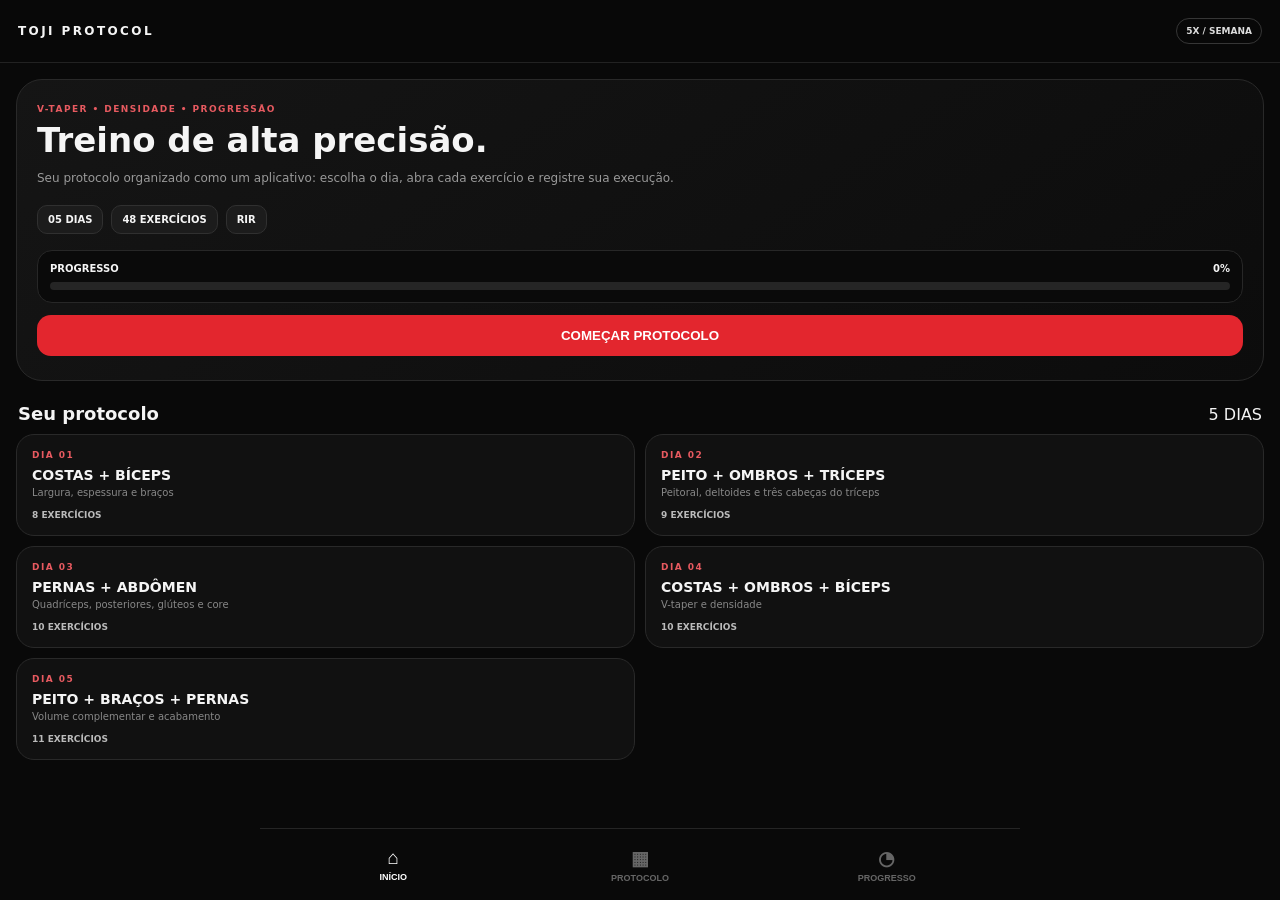
==== commit 700f44b9: "Update index.html" ====
--- a/index.html
+++ b/index.html
@@ -38,8 +38,8 @@
 <div class="app">
 <header class="top"><div class="topin"><div class="brand">TOJI PROTOCOL</div><div class="badge">5X / SEMANA</div></div></header>
 <main>
-<section id="home" class="view active"><div class="hero"><div class="kicker">V-TAPER • DENSIDADE • PROGRESSÃO</div><h1>Treino de alta precisão.</h1><p>Seu protocolo organizado como um aplicativo: escolha o dia, abra cada exercício e registre sua execução.</p><div class="pills"><span class="pill">05 DIAS</span><span class="pill">48 EXERCÍCIOS</span><span class="pill">RIR</span></div><div class="progressbox"><div style="display:flex;justify-content:space-between;font-size:10px;font-weight:800"><span>PROGRESSO</span><span id="homeProgress">0%</span></div><div class="progressline"><div class="progressfill" id="homeFill"></div></div></div><button class="continue" id="continueBtn">COMEÇAR PROTOCOLO</button></div><div class="sectionpad"><div class="sectiontitle"><h2>Seu protocolo</h2><span>5 DIAS</span></div><div id="homeDays" class="daygrid"></div></div></section>
-<section id="protocol" class="view"><div class="protocolhead"><h1>Protocolo</h1><p>Selecione um dia para abrir seus exercícios.</p></div><div class="sectionpad"><div id="protocolDays" class="daygrid"></div></div></section>
+<section id="home" class="view active"><div class="hero"><div class="kicker">V-TAPER • DENSIDADE • PROGRESSÃO</div><h1>Treino de alta precisão.</h1><p>Seu protocolo organizado como um aplicativo: escolha o dia, abra cada exercício e registre sua execução.</p><div class="pills"><span class="pill">05 DIAS</span><span class="pill">48 EXERCÍCIOS</span><span class="pill">RIR</span></div><div class="progressbox"><div style="display:flex;justify-content:space-between;font-size:10px;font-weight:800"><span>PROGRESSO</span><span id="homeProgress">0%</span></div><div class="progressline"><div class="progressfill" id="homeFill"></div></div></div><button class="continue" id="continueBtn">COMEÇAR PROTOCOLO</button></div><div class="sectionpad"><div class="sectiontitle"><h2>Seu protocolo</h2><span>5 DIAS</span></div><div id="homeDays" class="daygrid"><div class="daycard" onclick="openDay(0)"><div class="daynum">DIA 01</div><h3>COSTAS + BÍCEPS</h3><p>Largura, espessura e braços</p><div class="daycount">8 EXERCÍCIOS</div></div><div class="daycard" onclick="openDay(1)"><div class="daynum">DIA 02</div><h3>PEITO + OMBROS + TRÍCEPS</h3><p>Peitoral, deltoides e três cabeças do tríceps</p><div class="daycount">9 EXERCÍCIOS</div></div><div class="daycard" onclick="openDay(2)"><div class="daynum">DIA 03</div><h3>PERNAS + ABDÔMEN</h3><p>Quadríceps, posteriores, glúteos e core</p><div class="daycount">10 EXERCÍCIOS</div></div><div class="daycard" onclick="openDay(3)"><div class="daynum">DIA 04</div><h3>COSTAS + OMBROS + BÍCEPS</h3><p>V-taper e densidade</p><div class="daycount">10 EXERCÍCIOS</div></div><div class="daycard" onclick="openDay(4)"><div class="daynum">DIA 05</div><h3>PEITO + BRAÇOS + PERNAS</h3><p>Volume complementar e acabamento</p><div class="daycount">11 EXERCÍCIOS</div></div></div></div></section>
+<section id="protocol" class="view"><div class="protocolhead"><h1>Protocolo</h1><p>Selecione um dia para abrir seus exercícios.</p></div><div class="sectionpad"><div id="protocolDays" class="daygrid"><div class="daycard" onclick="openDay(0)"><div class="daynum">DIA 01</div><h3>COSTAS + BÍCEPS</h3><p>Largura, espessura e braços</p><div class="daycount">8 EXERCÍCIOS</div></div><div class="daycard" onclick="openDay(1)"><div class="daynum">DIA 02</div><h3>PEITO + OMBROS + TRÍCEPS</h3><p>Peitoral, deltoides e três cabeças do tríceps</p><div class="daycount">9 EXERCÍCIOS</div></div><div class="daycard" onclick="openDay(2)"><div class="daynum">DIA 03</div><h3>PERNAS + ABDÔMEN</h3><p>Quadríceps, posteriores, glúteos e core</p><div class="daycount">10 EXERCÍCIOS</div></div><div class="daycard" onclick="openDay(3)"><div class="daynum">DIA 04</div><h3>COSTAS + OMBROS + BÍCEPS</h3><p>V-taper e densidade</p><div class="daycount">10 EXERCÍCIOS</div></div><div class="daycard" onclick="openDay(4)"><div class="daynum">DIA 05</div><h3>PEITO + BRAÇOS + PERNAS</h3><p>Volume complementar e acabamento</p><div class="daycount">11 EXERCÍCIOS</div></div></div></div></section>
 <section id="day" class="view"><div class="daydetail"><button class="back" onclick="go('protocol')">← VOLTAR</button><div id="dayContent"></div></div></section>
 <section id="exercise" class="view"><div class="exercise-detail"><button class="back" onclick="backToDay()">← VOLTAR</button><div id="exerciseContent"></div></div></section>
 <section id="progress" class="view"><div class="progressview"><h1>Progresso</h1><p>Acompanhe os exercícios concluídos neste aparelho.</p><div class="bigprogress"><strong id="bigPct">0%</strong><div class="bar"><i id="bigBar"></i></div><div style="font-size:10px;color:#888"><span id="doneCount">0</span> de <span id="totalCount">48</span> exercícios concluídos</div></div><div class="sectiontitle"><h2>Dias</h2></div><div id="weekGrid" class="weekgrid"></div></div></section>
@@ -104,4 +104,4 @@
 ];
 
 let currentDay=0,currentExercise=0;
-const EXERCISE_IMAGES=["data:image/svg+xml;charset=UTF-8,%3Csvg%20xmlns%3D%22http%3A%2F%2Fwww.w3.org%2F2000%2Fsvg%22%20viewBox%3D%220%200%20400%20420%22%20role%3D%22img%22%20aria-label%3D%22Puxada%20alta%20pronada%20%E2%80%94%20fase%20inicial%22%3E%3Crect%20width%3D%22400%22%20height%3D%22420%22%20fill%3D%22%23f7f9fb%22%2F%3E%3Cg%20stroke%3D%22%237b8794%22%20stroke-width%3D%228%22%20fill%3D%22none%22%20stroke-linecap%3D%22round%22%20stroke-linejoin%3D%22round%22%3E%3Cpath%20d%3D%22M70%20110V55H330V110M95%2055V35M305%2055V35%22%2F%3E%3Cpath%20d%3D%22M105%2085H295%22%2F%3E%3Cpath%20d%3D%22M200%2055V120%22%2F%3E%3C%2Fg%3E%3Cg%20%20stroke%3D%22%2339424e%22%20stroke-width%3D%2210%22%20fill%3D%22%23e9edf2%22%20stroke-linecap%3D%22round%22%20stroke-linejoin%3D%22round%22%3E%3Ccircle%20cx%3D%22200%22%20cy%3D%22140%22%20r%3D%2228%22%2F%3E%3Cpath%20d%3D%22M200%20168L200%20250M200%20190L135%20120M200%20190L265%20120M200%20250L165%20350M200%20250L235%20350%22%2F%3E%3C%2Fg%3E%3Cg%20fill%3D%22%23d9534f%22%20opacity%3D%22.82%22%3E%3Cellipse%20cx%3D%22170%22%20cy%3D%22205%22%20rx%3D%2228%22%20ry%3D%2242%22%2F%3E%3Cellipse%20cx%3D%22230%22%20cy%3D%22205%22%20rx%3D%2228%22%20ry%3D%2242%22%2F%3E%3C%2Fg%3E%3Cg%20stroke%3D%22%2326313d%22%20stroke-width%3D%225%22%20fill%3D%22none%22%20stroke-linecap%3D%22round%22%3E%3C%2Fg%3E%3Crect%20x%3D%2218%22%20y%3D%2218%22%20width%3D%22364%22%20height%3D%2234%22%20rx%3D%2210%22%20fill%3D%22%230d2741%22%2F%3E%3Ctext%20x%3D%22200%22%20y%3D%2241%22%20text-anchor%3D%22middle%22%20font-family%3D%22Arial%2Csans-serif%22%20font-size%3D%2216%22%20font-weight%3D%22700%22%20fill%3D%22white%22%3EFASE%20INICIAL%20%E2%80%A2%20PUXADA%20ALTA%20PRONADA%3C%2Ftext%3E%3Ctext%20x%3D%22200%22%20y%3D%22398%22%20text-anchor%3D%22middle%22%20font-family%3D%22Arial%2Csans-serif%22%20font-size%3D%2213%22%20fill%3D%22%23536273%22%3EEQUIPAMENTO%3A%20LAT%20PULLDOWN%3C%2Ftext%3E%3C%2Fsvg%3E","data:image/svg+xml;charset=UTF-8,%3Csvg%20xmlns%3D%22http%3A%2F%2Fwww.w3.org%2F2000%2Fsvg%22%20viewBox%3D%220%200%20400%20420%22%20role%3D%22img%22%20aria-label%3D%22Remada%20articulada%20%E2%80%94%20fase%20inicial%22%3E%3Crect%20width%3D%22400%22%20height%3D%22420%22%20fill%3D%22%23f7f9fb%22%2F%3E%3Cg%20stroke%3D%22%237b8794%22%20stroke-width%3D%228%22%20fill%3D%22none%22%20stroke-linecap%3D%22round%22%20stroke-linejoin%3D%22round%22%3E%3Crect%20x%3D%2265%22%20y%3D%22300%22%20width%3D%22270%22%20height%3D%2218%22%20rx%3D%228%22%2F%3E%3Cpath%20d%3D%22M95%20300V210H135L170%20290M305%20300V205H270%22%2F%3E%3Cpath%20d%3D%22M90%20205H60M310%20205H340%22%2F%3E%3C%2Fg%3E%3Cg%20transform%3D%22translate%280%2025%29%22%20stroke%3D%22%2339424e%22%20stroke-width%3D%2210%22%20fill%3D%22%23e9edf2%22%20stroke-linecap%3D%22round%22%20stroke-linejoin%3D%22round%22%3E%3Ccircle%20cx%3D%22200%22%20cy%3D%22140%22%20r%3D%2228%22%2F%3E%3Cpath%20d%3D%22M200%20168L200%20250M200%20190L135%20120M200%20190L265%20120M200%20250L165%20350M200%20250L235%20350%22%2F%3E%3C%2Fg%3E%3Cg%20fill%3D%22%23d9534f%22%20opacity%3D%22.82%22%3E%3Cellipse%20cx%3D%22178%22%20cy%3D%22215%22%20rx%3D%2224%22%20ry%3D%2234%22%2F%3E%3Cellipse%20cx%3D%22222%22%20cy%3D%22215%22%20rx%3D%2224%22%20ry%3D%2234%22%2F%3E%3C%2Fg%3E%3Cg%20stroke%3D%22%2326313d%22%20stroke-width%3D%225%22%20fill%3D%22none%22%20stroke-linecap%3D%22round%22%3E%3C%2Fg%3E%3Crect%20x%3D%2218%22%20y%3D%2218%22%20width%3D%22364%22%20height%3D%2234%22%20rx%3D%2210%22%20fill%3D%22%230d2741%22%2F%3E%3Ctext%20x%3D%22200%22%20y%3D%2241%22%20text-anchor%3D%22middle%22%20font-family%3D%22Arial%2Csans-serif%22%20font-size%3D%2216%22%20font-weight%3D%22700%22%20fill%3D%22white%22%3EFASE%20INICIAL%20%E2%80%A2%20REMADA%20ARTICULADA%3C%2Ftext%3E%3Ctext%20x%3D%22200%22%20y%3D%22398%22%20text-anchor%3D%22middle%22%20font-family%3D%22Arial%2Csans-serif%22%20font-size%3D%2213%22%20fill%3D%22%23536273%22%3EEQUIPAMENTO%3A%20MACHINE%20ROW%3C%2Ftext%3E%3C%2Fsvg%3E","data:image/svg+xml;charset=UTF-8,%3Csvg%20xmlns%3D%22http%3A%2F%2Fwww.w3.org%2F2000%2Fsvg%22%20viewBox%3D%220%200%20400%20420%22%20role%3D%22img%22%20aria-label%3D%22Puxada%20neutra%20%E2%80%94%20fase%20inicial%22%3E%3Crect%20width%3D%22400%22%20height%3D%22420%22%20fill%3D%22%23f7f9fb%22%2F%3E%3Cg%20stroke%3D%
+const EXERCISE_IMAGES=["data:image/svg+xml;charset=UTF-8,%3Csvg%20xmlns%3D%22http%3A%2F%2Fwww.w3.org%2F2000%2Fsvg%22%20viewBox%3D%220%200%20400%20420%22%20role%3D%22img%22%20aria-label%3D%22Puxada%20alta%20pronada%20%E2%80%94%20fase%20inicial%22%3E%3Crect%20width%3D%22400%22%20height%3D%22420%22%20fill%3D%22%23f7f9fb%22%2F%3E%3Cg%20stroke%3D%22%237b8794%22%20stroke-width%3D%228%22%20fill%3D%22none%22%20stroke-linecap%3D%22round%22%20stroke-linejoin%3D%22round%22%3E%3Cpath%20d%3D%22M70%20110V55H330V110M95%2055V35M305%2055V35%22%2F%3E%3Cpath%20d%3D%22M105%2085H295%22%2F%3E%3Cpath%20d%3D%22M200%2055V120%22%2F%3E%3C%2Fg%3E%3Cg%20%20stroke%3D%22%2339424e%22%20stroke-width%3D%2210%22%20fill%3D%22%23e9edf2%22%20stroke-linecap%3D%22round%22%20stroke-linejoin%3D%22round%22%3E%3Ccircle%20cx%3D%22200%22%20cy%3D%22140%22%20r%3D%2228%22%2F%3E%3Cpath%20d%3D%22M200%20168L200%20250M200%20190L135%20120M200%20190L265%20120M200%20250L165%20350M200%20250L235%20350%22%2F%3E%3C%2Fg%3E%3Cg%20fill%3D%22%23d9534f%22%20opacity%3D%22.82%22%3E%3Cellipse%20cx%3D%22170%22%20cy%3D%22205%22%20rx%3D%2228%22%20ry%3D%2242%22%2F%3E%3Cellipse%20cx%3D%22230%22%20cy%3D%22205%22%20rx%3D%2228%22%20ry%3D%2242%22%2F%3E%3C%2Fg%3E%3Cg%20stroke%3D%22%2326313d%22%20stroke-width%3D%225%22%20fill%3D%22none%22%20stroke-linecap%3D%22round%22%3E%3C%2Fg%3E%3Crect%20x%3D%2218%22%20y%3D%2218%22%20width%3D%22364%22%20height%3D%2234%22%20rx%3D%2210%22%20fill%3D%22%230d2741%22%2F%3E%3Ctext%20x%3D%22200%22%20y%3D%2241%22%20text-anchor%3D%22middle%22%20font-family%3D%22Arial%2Csans-serif%22%20font-size%3D%2216%22%20font-weight%3D%22700%22%20fill%3D%22white%22%3EFASE%20INICIAL%20%E2%80%A2%20PUXADA%20ALTA%20PRONADA%3C%2Ftext%3E%3Ctext%20x%3D%22200%22%20y%3D%22398%22%20text-anchor%3D%22middle%22%20font-family%3D%22Arial%2Csans-serif%22%20font-size%3D%2213%22%20fill%3D%22%23536273%22%3EEQUIPAMENTO%3A%20LAT%20PULLDOWN%3C%2Ftext%3E%3C%2Fsvg%3E","data:image/svg+xml;charset=UTF-8,%3Csvg%20xmlns%3D%22http%3A%2F%2Fwww.w3.org%2F2000%2Fsvg%22%20viewBox%3D%220%200%20400%20420%22%20role%3D%22img%22%20aria-label%3D%22Remada%20articulada%20%E2%80%94%20fase%20inicial%22%3E%3Crect%20width%3D%22400%22%20height%3D%22420%22%20fill%3D%22%23f7f9fb%22%2F%3E%3Cg%20stroke%3D%22%237b8794%22%20stroke-width%3D%228%22%20fill%3D%22none%22%20stroke-linecap%3D%22round%22%20stro
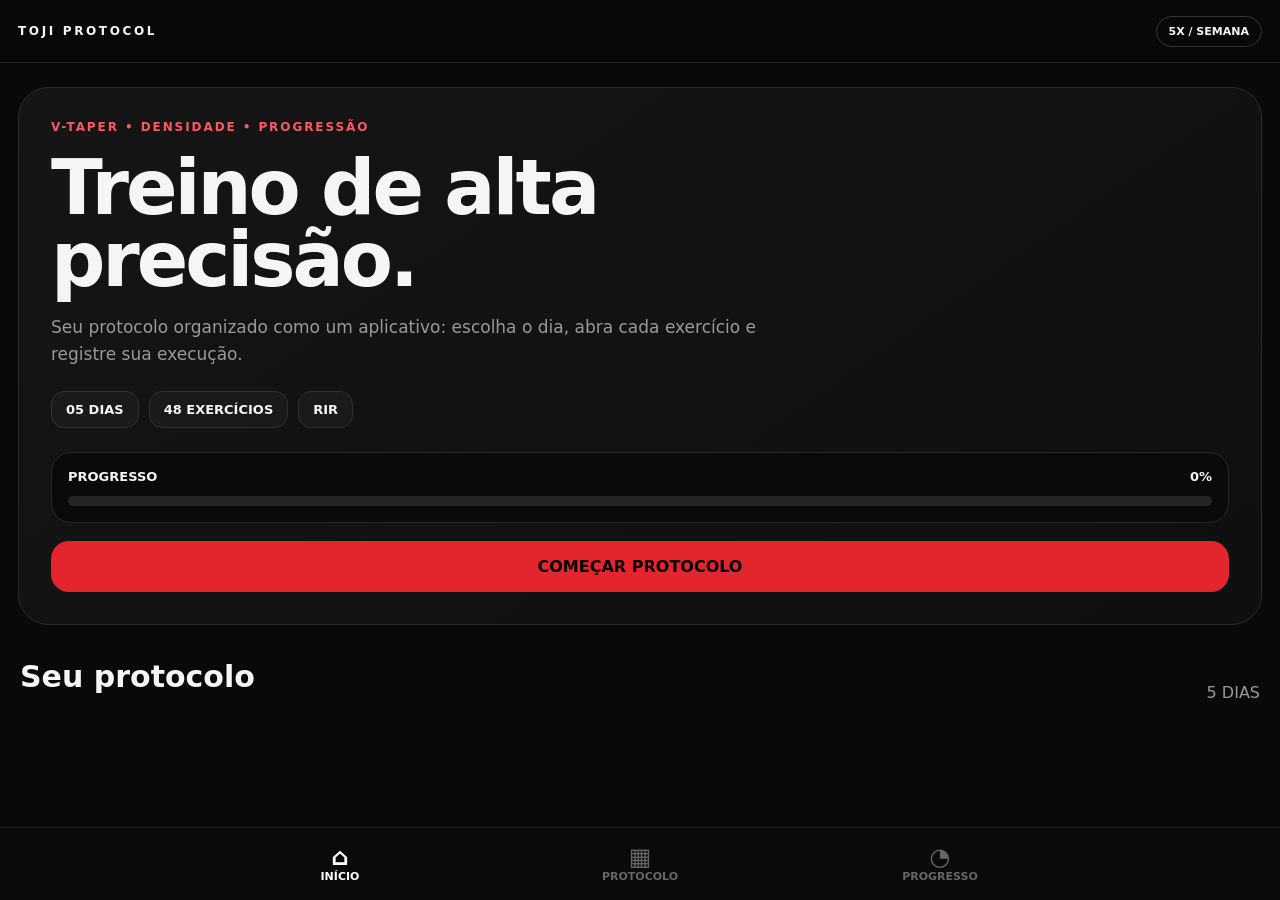
==== commit 3f6290a9: "Update index.html" ====
--- a/index.html
+++ b/index.html
@@ -1,107 +1,6 @@
-<!doctype html>
-<html lang="pt-BR">
-<head>
-<meta charset="utf-8">
-<meta name="viewport" content="width=device-width,initial-scale=1,viewport-fit=cover">
-<meta name="theme-color" content="#0b0b0b">
-<link rel="manifest" href="./manifest.json">
-<meta name="mobile-web-app-capable" content="yes">
-<meta name="apple-mobile-web-app-capable" content="yes">
-<title>TOJI PROTOCOL — 5X SEMANA</title>
-<style>
-:root{--bg:#090909;--panel:#111;--line:#292929;--text:#f5f5f5;--muted:#999;--red:#e3262e;--ok:#35c759}
-*{box-sizing:border-box}html,body{margin:0;background:var(--bg);color:var(--text);font-family:Inter,system-ui,-apple-system,"Segoe UI",sans-serif}
-body{min-width:320px}.app{max-width:1920px;margin:auto;min-height:100vh;padding-bottom:82px}
-.top{position:sticky;top:0;z-index:20;background:#090909ee;border-bottom:1px solid #222;backdrop-filter:blur(18px)}
-.topin{height:62px;padding:0 18px;display:flex;align-items:center;justify-content:space-between}.brand{font-size:12px;font-weight:900;letter-spacing:.2em}
-.badge{font-size:9px;font-weight:900;border:1px solid #363636;border-radius:999px;padding:7px 9px;color:#ddd}
-.view{display:none}.view.active{display:block}.hero{margin:16px;padding:24px 20px;border:1px solid #292929;border-radius:26px;background:linear-gradient(145deg,#151515,#0c0c0c)}
-.kicker,.daynum,.eyebrow{font-size:9px;font-weight:900;letter-spacing:.16em;color:#e75a60}.hero h1{font-size:34px;line-height:1;margin:9px 0}.hero p,.protocolhead p,.dayhero p{color:#999;font-size:12px;line-height:1.5}
-.pills{display:flex;gap:8px;flex-wrap:wrap;margin-top:18px}.pill{font-size:10px;font-weight:800;background:#1c1c1c;border:1px solid #303030;border-radius:10px;padding:8px 10px}
-.progressbox,.bigprogress{margin-top:16px;background:#0a0a0a;border:1px solid #272727;border-radius:15px;padding:12px}.progressline,.bar{height:8px;background:#252525;border-radius:999px;overflow:hidden;margin-top:8px}.progressfill,.bar i{display:block;height:100%;width:0;background:var(--red)}
-.continue{margin-top:12px;width:100%;border:0;background:var(--red);color:white;border-radius:14px;padding:13px;font-weight:900}
-.sectionpad,.daydetail,.exercise-detail,.progressview{padding:0 16px}.sectiontitle{display:flex;justify-content:space-between;align-items:end;margin:22px 2px 10px}.sectiontitle h2{font-size:18px;margin:0}
-.daygrid{display:grid;grid-template-columns:repeat(2,minmax(0,1fr));gap:10px}.daycard{background:var(--panel);border:1px solid var(--line);border-radius:18px;padding:15px;cursor:pointer}.daycard h3{font-size:14px;margin:7px 0 4px}.daycard p{font-size:10px;color:#888;margin:0}.daycount{margin-top:12px;font-size:9px;color:#bbb;font-weight:800}
-.protocolhead{padding:20px 16px 5px}.protocolhead h1,.progressview h1{font-size:28px;margin:0 0 5px}.back{margin-top:16px;border:1px solid #333;background:#111;color:#ddd;border-radius:11px;padding:9px 11px;font-size:10px;font-weight:800}
-.dayhero{margin:13px 0 16px;padding:18px;border:1px solid #292929;border-radius:20px;background:#121212}.dayhero h1{font-size:23px;margin:5px 0}
-.exercise-list{display:grid;grid-template-columns:repeat(2,minmax(0,1fr));gap:18px;max-width:1800px;margin:auto}.exercise-card{background:var(--panel);border:1px solid var(--line);border-radius:18px;padding:13px;display:grid;grid-template-columns:120px 1fr auto;gap:12px;align-items:center;cursor:pointer}
-.thumb{width:120px;height:105px;border-radius:13px;background:#1d1d1d;border:1px solid #303030;display:grid;place-items:center;color:#777;font-size:8px;font-weight:900;text-align:center;padding:8px}.thumb img{width:100%;height:100%;object-fit:contain;border-radius:10px;display:block}.imagebox{overflow:hidden}.imagebox img{width:100%;max-height:560px;object-fit:contain;display:block;border-radius:18px}.exercise-card h3{font-size:13px;margin:0 0 4px}.exercise-card p{font-size:9px;color:#888;margin:0}.exercise-meta{text-align:right}.exercise-meta b{font-size:11px}.exercise-meta span{display:block;color:#777;font-size:8px;margin-top:3px}
-.exercise-detail{max-width:1400px;margin:auto}.exercise-detail h1{font-size:28px;line-height:1.03;margin:6px 0}.technical{font-size:10px;color:#888}.imagebox{margin:16px 0;background:#f5f5f5;border:1px solid #2c2c2c;border-radius:22px;min-height:260px;display:grid;place-items:center;color:#777;text-align:center}
-.stats{display:grid;grid-template-columns:repeat(3,1fr);gap:7px}.statbox,.info{background:#121212;border:1px solid #292929;border-radius:13px;padding:11px}.statbox b{display:block;font-size:13px}.statbox span{font-size:8px;color:#777;text-transform:uppercase}.info{margin-top:10px;border-radius:17px;padding:14px}.info h3{font-size:9px;letter-spacing:.13em;margin:0 0 6px;color:#aaa}.info p{font-size:11px;line-height:1.55;color:#ccc;margin:0}
-.complete{width:100%;margin-top:12px;border:1px solid #3b3b3b;background:#191919;color:#fff;border-radius:14px;padding:14px;font-size:11px;font-weight:900}.complete.done{background:var(--ok);color:#061108}
-.weekgrid{display:grid;grid-template-columns:repeat(5,1fr);gap:7px;margin-top:12px}.weekday{background:#121212;border:1px solid #292929;border-radius:12px;text-align:center;padding:10px 3px;font-size:9px;color:#777}.weekday.done{border-color:#3a7d4a;color:#d8f4de}
-.bottom{position:fixed;z-index:30;bottom:0;left:50%;transform:translateX(-50%);width:min(760px,100%);height:72px;background:#0a0a0af2;border-top:1px solid #252525;display:grid;grid-template-columns:repeat(3,1fr);padding:7px 10px}.navbtn{background:none;border:0;color:#666;font-size:9px;font-weight:900}.navbtn span{display:block;font-size:19px;margin-bottom:3px}.navbtn.active{color:#fff}
-@media(max-width:900px){.exercise-list{grid-template-columns:1fr}.exercise-card{grid-template-columns:100px 1fr auto}.thumb{width:100px;height:90px}}@media(max-width:600px){.exercise-card{grid-template-columns:82px 1fr auto}.thumb{width:82px;height:82px}}
-</style>
-</head>
-<body>
-<div class="app">
-<header class="top"><div class="topin"><div class="brand">TOJI PROTOCOL</div><div class="badge">5X / SEMANA</div></div></header>
-<main>
-<section id="home" class="view active"><div class="hero"><div class="kicker">V-TAPER • DENSIDADE • PROGRESSÃO</div><h1>Treino de alta precisão.</h1><p>Seu protocolo organizado como um aplicativo: escolha o dia, abra cada exercício e registre sua execução.</p><div class="pills"><span class="pill">05 DIAS</span><span class="pill">48 EXERCÍCIOS</span><span class="pill">RIR</span></div><div class="progressbox"><div style="display:flex;justify-content:space-between;font-size:10px;font-weight:800"><span>PROGRESSO</span><span id="homeProgress">0%</span></div><div class="progressline"><div class="progressfill" id="homeFill"></div></div></div><button class="continue" id="continueBtn">COMEÇAR PROTOCOLO</button></div><div class="sectionpad"><div class="sectiontitle"><h2>Seu protocolo</h2><span>5 DIAS</span></div><div id="homeDays" class="daygrid"><div class="daycard" onclick="openDay(0)"><div class="daynum">DIA 01</div><h3>COSTAS + BÍCEPS</h3><p>Largura, espessura e braços</p><div class="daycount">8 EXERCÍCIOS</div></div><div class="daycard" onclick="openDay(1)"><div class="daynum">DIA 02</div><h3>PEITO + OMBROS + TRÍCEPS</h3><p>Peitoral, deltoides e três cabeças do tríceps</p><div class="daycount">9 EXERCÍCIOS</div></div><div class="daycard" onclick="openDay(2)"><div class="daynum">DIA 03</div><h3>PERNAS + ABDÔMEN</h3><p>Quadríceps, posteriores, glúteos e core</p><div class="daycount">10 EXERCÍCIOS</div></div><div class="daycard" onclick="openDay(3)"><div class="daynum">DIA 04</div><h3>COSTAS + OMBROS + BÍCEPS</h3><p>V-taper e densidade</p><div class="daycount">10 EXERCÍCIOS</div></div><div class="daycard" onclick="openDay(4)"><div class="daynum">DIA 05</div><h3>PEITO + BRAÇOS + PERNAS</h3><p>Volume complementar e acabamento</p><div class="daycount">11 EXERCÍCIOS</div></div></div></div></section>
-<section id="protocol" class="view"><div class="protocolhead"><h1>Protocolo</h1><p>Selecione um dia para abrir seus exercícios.</p></div><div class="sectionpad"><div id="protocolDays" class="daygrid"><div class="daycard" onclick="openDay(0)"><div class="daynum">DIA 01</div><h3>COSTAS + BÍCEPS</h3><p>Largura, espessura e braços</p><div class="daycount">8 EXERCÍCIOS</div></div><div class="daycard" onclick="openDay(1)"><div class="daynum">DIA 02</div><h3>PEITO + OMBROS + TRÍCEPS</h3><p>Peitoral, deltoides e três cabeças do tríceps</p><div class="daycount">9 EXERCÍCIOS</div></div><div class="daycard" onclick="openDay(2)"><div class="daynum">DIA 03</div><h3>PERNAS + ABDÔMEN</h3><p>Quadríceps, posteriores, glúteos e core</p><div class="daycount">10 EXERCÍCIOS</div></div><div class="daycard" onclick="openDay(3)"><div class="daynum">DIA 04</div><h3>COSTAS + OMBROS + BÍCEPS</h3><p>V-taper e densidade</p><div class="daycount">10 EXERCÍCIOS</div></div><div class="daycard" onclick="openDay(4)"><div class="daynum">DIA 05</div><h3>PEITO + BRAÇOS + PERNAS</h3><p>Volume complementar e acabamento</p><div class="daycount">11 EXERCÍCIOS</div></div></div></div></section>
-<section id="day" class="view"><div class="daydetail"><button class="back" onclick="go('protocol')">← VOLTAR</button><div id="dayContent"></div></div></section>
-<section id="exercise" class="view"><div class="exercise-detail"><button class="back" onclick="backToDay()">← VOLTAR</button><div id="exerciseContent"></div></div></section>
-<section id="progress" class="view"><div class="progressview"><h1>Progresso</h1><p>Acompanhe os exercícios concluídos neste aparelho.</p><div class="bigprogress"><strong id="bigPct">0%</strong><div class="bar"><i id="bigBar"></i></div><div style="font-size:10px;color:#888"><span id="doneCount">0</span> de <span id="totalCount">48</span> exercícios concluídos</div></div><div class="sectiontitle"><h2>Dias</h2></div><div id="weekGrid" class="weekgrid"></div></div></section>
-</main>
-<nav class="bottom"><button class="navbtn active" data-view="home"><span>⌂</span>INÍCIO</button><button class="navbtn" data-view="protocol"><span>▦</span>PROTOCOLO</button><button class="navbtn" data-view="progress"><span>◔</span>PROGRESSO</button></nav>
-</div>
-<script>
-const workouts=[
-{day:"01",name:"COSTAS + BÍCEPS",focus:"Largura, espessura e braços",items:[
-["Puxada alta pronada","Lat Pulldown","4×6–10","1–3","90–120s","Costas","Latíssimo do dorso","Puxe os cotovelos para baixo, mantendo o tronco estável."],
-["Remada articulada","Machine Row","3×8–12","1–3","90–120s","Costas","Romboides + trapézio médio","Leve os cotovelos para trás sem perder o controle da volta."],
-["Puxada neutra","Neutral Lat Pulldown","3×8–12","1–3","90–120s","Costas","Latíssimo do dorso","Pense em levar os cotovelos para o bolso."],
-["Remada unilateral","One Arm Cable Row","3×10–12","1–2","75–90s","Costas","Latíssimo + romboides","Alongue na frente e reme sem girar o tronco."],
-["Pullover na polia","Cable Pullover","2×12–15","1–2","60–90s","Costas","Latíssimo do dorso","Mantenha os braços quase estendidos e mova pelo ombro."],
-["Rosca inclinada","Incline Dumbbell Curl","3×8–12","1–2","75–90s","Bíceps","Cabeça longa","Deixe o braço atrás do tronco e suba sem balançar."],
-["Rosca Scott","Preacher Curl","3×8–12","1–2","75–90s","Bíceps","Bíceps + braquial","Apoie o braço e controle completamente a descida."],
-["Rosca martelo","Hammer Curl","2×10–15","1–2","60–75s","Bíceps","Braquial + braquiorradial","Pegada neutra e cotovelos próximos ao corpo."]]},
-{day:"02",name:"PEITO + OMBROS + TRÍCEPS",focus:"Peitoral, deltoides e três cabeças do tríceps",items:[
-["Supino inclinado","Incline Press","4×6–10","1–3","90–120s","Peito","Peitoral clavicular","Desça com controle e empurre mantendo as escápulas estáveis."],
-["Supino máquina","Chest Press","3×8–12","1–2","90–120s","Peito","Peitoral maior","Ajuste o assento para as alças ficarem próximas ao meio do peito."],
-["Crucifixo na máquina","Pec Deck","3×10–15","1–2","60–90s","Peito","Peitoral maior","Abra até sentir alongamento confortável e feche sem impulso."],
-["Desenvolvimento","Shoulder Press","3×6–10","1–3","90–120s","Ombros","Deltoide anterior + lateral","Pressione para cima sem transformar o movimento em balanço."],
-["Elevação lateral","Lateral Raise","4×10–20","0–2","60–75s","Ombros","Deltoide lateral","Conduza pelos cotovelos e pare antes de perder a posição."],
-["Crucifixo inverso","Reverse Pec Deck","3×12–20","0–2","60–75s","Ombros","Deltoide posterior","Abra os braços mantendo o pescoço relaxado."],
-["Tríceps testa","Lying Triceps Extension","3×8–12","1–2","75–90s","Tríceps","Cabeça longa + lateral + medial","Flexione o cotovelo mantendo o braço relativamente fixo."],
-["Extensão acima da cabeça","Overhead Cable Extension","3×10–15","0–2","60–90s","Tríceps","Cabeça longa","Deixe o cotovelo apontado para frente e estenda sem abrir."],
-["Pushdown com corda","Rope Pushdown","2×10–15","0–2","60–90s","Tríceps","Lateral + medial","Estenda até o final e mantenha os ombros quietos."]]},
-{day:"03",name:"PERNAS + ABDÔMEN",focus:"Quadríceps, posteriores, glúteos e core",items:[
-["Agachamento / Hack Squat","Hack Squat","4×6–10","1–3","120s","Pernas","Quadríceps + glúteos","Desça com controle e mantenha o pé inteiro apoiado."],
-["Leg Press","Leg Press","3×8–12","1–2","90–120s","Pernas","Quadríceps + glúteos","Desça até a amplitude que preserve sua posição pélvica."],
-["Cadeira extensora","Leg Extension","3×10–15","0–2","60–75s","Pernas","Quadríceps","Estenda controlando a volta e sem chutar a carga."],
-["Stiff / RDL","Romanian Deadlift","3×6–10","1–3","120s","Pernas","Posteriores + glúteos","Leve o quadril para trás mantendo a coluna neutra."],
-["Mesa flexora","Lying Leg Curl","3×10–15","0–2","60–90s","Pernas","Posteriores","Flexione o joelho sem tirar o quadril do banco."],
-["Hip Thrust","Hip Thrust","2–3×8–12","1–2","90s","Pernas","Glúteos","Finalize com extensão do quadril sem hiperestender a lombar."],
-["Panturrilha em pé","Standing Calf Raise","3×8–15","0–2","60–75s","Pernas","Gastrocnêmio + sóleo","Faça uma pausa no alto e alongue com controle."],
-["Crunch na polia","Cable Crunch","3×10–15","1–2","60s","Abdômen","Reto abdominal","Pense em aproximar costelas e pelve, não apenas puxar com os braços."],
-["Elevação de pernas","Hanging Leg Raise","3×8–15","1–2","60s","Abdômen","Reto abdominal + flexores","Evite balançar e controle a descida."],
-["Prancha","Plank","2×30–60s","—","45–60s","Abdômen","Core","Mantenha costelas e pelve organizadas durante todo o tempo."]]},
-{day:"04",name:"COSTAS + OMBROS + BÍCEPS",focus:"V-taper e densidade",items:[
-["Barra fixa / puxada","Pull Up","4×6–10","1–3","90–120s","Costas","Latíssimo do dorso","Comece com escápulas ativas e leve o peito em direção à barra."],
-["Remada apoiada no peito","Chest Supported Row","3×8–12","1–2","90–120s","Costas","Trapézio médio + romboides","Use o apoio para eliminar balanço e concentrar na remada."],
-["Puxada unilateral","Single Arm Lat Pulldown","3×10–12","1–2","75–90s","Costas","Latíssimo","Puxe o cotovelo para baixo e ligeiramente para trás."],
-["Pullover","Cable Pullover","2×12–15","1–2","60–90s","Costas","Latíssimo","Controle o alongamento e não transforme em tríceps."],
-["Elevação lateral na polia","Cable Lateral Raise","4×12–20","0–2","60s","Ombros","Deltoide lateral","Mantenha tensão contínua e movimento limpo."],
-["Elevação lateral máquina","Machine Lateral Raise","3×12–20","0–2","60s","Ombros","Deltoide lateral","Suba com os cotovelos e não com as mãos."],
-["Crucifixo inverso","Rear Delt Fly","3×12–20","0–2","60s","Ombros","Deltoide posterior","Abra sem elevar os ombros em direção às orelhas."],
-["Rosca direta","Barbell Curl","3×6–10","1–2","75–90s","Bíceps","Bíceps braquial","Mantenha o cotovelo estável e evite inclinar o tronco."],
-["Rosca Bayesian","Bayesian Curl","3×10–15","0–2","60–75s","Bíceps","Cabeça longa","Deixe o braço atrás do corpo e mantenha tensão no alongamento."],
-["Rosca martelo","Hammer Curl","2×10–15","0–2","60–75s","Bíceps","Braquial + braquiorradial","Suba sem girar a mão."]]},
-{day:"05",name:"PEITO + BRAÇOS + PERNAS",focus:"Volume complementar e acabamento",items:[
-["Supino inclinado","Incline Press","3×6–10","1–3","90–120s","Peito","Peitoral clavicular","Desça com controle e mantenha o peito alto."],
-["Supino reto","Flat Bench Press","3×8–12","1–2","90–120s","Peito","Peitoral maior","Mantenha escápulas firmes e punhos alinhados."],
-["Crossover","Cable Crossover","2×12–15","0–2","60–75s","Peito","Peitoral maior","Feche os braços em arco e contraia o peito."],
-["Paralelas / máquina assistida","Assisted Dip","3×6–12","1–2","90s","Peito + tríceps","Peitoral inferior + tríceps","Desça com controle e mantenha os ombros confortáveis."],
-["Extensão acima da cabeça","Overhead Triceps Extension","3×10–15","0–2","60–90s","Tríceps","Cabeça longa","Use amplitude controlada e mantenha o cotovelo organizado."],
-["Pushdown","Cable Pushdown","2×10–15","0–2","60–90s","Tríceps","Lateral + medial","Estenda os cotovelos sem movimentar os ombros."],
-["Rosca Scott","Preacher Curl","3×8–12","1–2","75–90s","Bíceps","Bíceps + braquial","Apoie o braço e controle a descida."],
-["Rosca inclinada","Incline Dumbbell Curl","3×8–12","1–2","75–90s","Bíceps","Cabeça longa","Mantenha os braços atrás do tronco e evite impulso."],
-["Cadeira extensora","Leg Extension","3×10–15","0–2","60–75s","Pernas","Quadríceps","Estenda com controle e retorne sem soltar a carga."],
-["Mesa flexora","Lying Leg Curl","3×10–15","0–2","60–90s","Pernas","Posteriores","Mantenha o quadril apoiado e controle a volta."],
-["Panturrilha","Standing Calf Raise","3×8–15","0–2","60–75s","Pernas","Gastrocnêmio + sóleo","Suba completamente, pause no alto e desça sob controle."]]}
-];
-
-let currentDay=0,currentExercise=0;
-const EXERCISE_IMAGES=["data:image/svg+xml;charset=UTF-8,%3Csvg%20xmlns%3D%22http%3A%2F%2Fwww.w3.org%2F2000%2Fsvg%22%20viewBox%3D%220%200%20400%20420%22%20role%3D%22img%22%20aria-label%3D%22Puxada%20alta%20pronada%20%E2%80%94%20fase%20inicial%22%3E%3Crect%20width%3D%22400%22%20height%3D%22420%22%20fill%3D%22%23f7f9fb%22%2F%3E%3Cg%20stroke%3D%22%237b8794%22%20stroke-width%3D%228%22%20fill%3D%22none%22%20stroke-linecap%3D%22round%22%20stroke-linejoin%3D%22round%22%3E%3Cpath%20d%3D%22M70%20110V55H330V110M95%2055V35M305%2055V35%22%2F%3E%3Cpath%20d%3D%22M105%2085H295%22%2F%3E%3Cpath%20d%3D%22M200%2055V120%22%2F%3E%3C%2Fg%3E%3Cg%20%20stroke%3D%22%2339424e%22%20stroke-width%3D%2210%22%20fill%3D%22%23e9edf2%22%20stroke-linecap%3D%22round%22%20stroke-linejoin%3D%22round%22%3E%3Ccircle%20cx%3D%22200%22%20cy%3D%22140%22%20r%3D%2228%22%2F%3E%3Cpath%20d%3D%22M200%20168L200%20250M200%20190L135%20120M200%20190L265%20120M200%20250L165%20350M200%20250L235%20350%22%2F%3E%3C%2Fg%3E%3Cg%20fill%3D%22%23d9534f%22%20opacity%3D%22.82%22%3E%3Cellipse%20cx%3D%22170%22%20cy%3D%22205%22%20rx%3D%2228%22%20ry%3D%2242%22%2F%3E%3Cellipse%20cx%3D%22230%22%20cy%3D%22205%22%20rx%3D%2228%22%20ry%3D%2242%22%2F%3E%3C%2Fg%3E%3Cg%20stroke%3D%22%2326313d%22%20stroke-width%3D%225%22%20fill%3D%22none%22%20stroke-linecap%3D%22round%22%3E%3C%2Fg%3E%3Crect%20x%3D%2218%22%20y%3D%2218%22%20width%3D%22364%22%20height%3D%2234%22%20rx%3D%2210%22%20fill%3D%22%230d2741%22%2F%3E%3Ctext%20x%3D%22200%22%20y%3D%2241%22%20text-anchor%3D%22middle%22%20font-family%3D%22Arial%2Csans-serif%22%20font-size%3D%2216%22%20font-weight%3D%22700%22%20fill%3D%22white%22%3EFASE%20INICIAL%20%E2%80%A2%20PUXADA%20ALTA%20PRONADA%3C%2Ftext%3E%3Ctext%20x%3D%22200%22%20y%3D%22398%22%20text-anchor%3D%22middle%22%20font-family%3D%22Arial%2Csans-serif%22%20font-size%3D%2213%22%20fill%3D%22%23536273%22%3EEQUIPAMENTO%3A%20LAT%20PULLDOWN%3C%2Ftext%3E%3C%2Fsvg%3E","data:image/svg+xml;charset=UTF-8,%3Csvg%20xmlns%3D%22http%3A%2F%2Fwww.w3.org%2F2000%2Fsvg%22%20viewBox%3D%220%200%20400%20420%22%20role%3D%22img%22%20aria-label%3D%22Remada%20articulada%20%E2%80%94%20fase%20inicial%22%3E%3Crect%20width%3D%22400%22%20height%3D%22420%22%20fill%3D%22%23f7f9fb%22%2F%3E%3Cg%20stroke%3D%22%237b8794%22%20stroke-width%3D%228%22%20fill%3D%22none%22%20stroke-linecap%3D%22round%22%20stro
+<!doctype html><html lang="pt-BR"><head><meta charset="utf-8"><meta name="viewport" content="width=device-width,initial-scale=1,viewport-fit=cover"><meta name="theme-color" content="#090909"><link rel="manifest" href="./manifest.json"><meta name="mobile-web-app-capable" content="yes"><title>TOJI PROTOCOL — 5X SEMANA</title><style>
+:root{--bg:#090909;--panel:#111;--line:#292929;--text:#f5f5f5;--muted:#999;--red:#e3262e;--ok:#35c759}*{box-sizing:border-box}html,body{margin:0;background:var(--bg);color:var(--text);font-family:Inter,system-ui,-apple-system,"Segoe UI",sans-serif}body{min-width:320px}button,input{font:inherit}.app{max-width:1920px;margin:auto;min-height:100vh;padding-bottom:84px}.top{position:sticky;top:0;z-index:20;background:#090909ee;border-bottom:1px solid #222;backdrop-filter:blur(18px)}.topin{height:62px;padding:0 18px;display:flex;align-items:center;justify-content:space-between}.brand{font-size:12px;font-weight:900;letter-spacing:.22em}.badge{border:1px solid #333;border-radius:999px;padding:8px 12px;font-size:11px;font-weight:900}.view{display:none}.view.active{display:block}main{padding:24px 18px}.hero{background:linear-gradient(145deg,#151515,#0f0f0f);border:1px solid #2b2b2b;border-radius:30px;padding:32px}.eyebrow{color:#ff5960;font-size:12px;font-weight:900;letter-spacing:.16em;text-transform:uppercase}h1{font-size:clamp(42px,6vw,76px);line-height:.95;margin:18px 0;letter-spacing:-.04em}h2{font-size:30px;margin:0 0 8px}h3{margin:0}p{color:var(--muted);line-height:1.55}.hero p{font-size:17px;max-width:760px}.chips{display:flex;gap:10px;flex-wrap:wrap;margin:24px 0}.chip{background:#1a1a1a;border:1px solid #303030;border-radius:13px;padding:10px 14px;font-weight:900;font-size:13px}.progressbox{background:#0a0a0a;border:1px solid #282828;border-radius:20px;padding:16px;margin-top:18px}.progressrow{display:flex;justify-content:space-between;font-weight:900;font-size:13px}.bar{height:10px;background:#252525;border-radius:99px;overflow:hidden;margin-top:12px}.bar i{display:block;height:100%;width:0;background:var(--red)}.btn{border:0;background:var(--red);padding:16px 22px;border-radius:18px;font-weight:900;cursor:pointer;width:100%;font-size:16px;margin-top:18px}.sectionhead{display:flex;align-items:end;justify-content:space-between;margin:34px 2px 14px}.sectionhead span{color:var(--muted)}.daygrid{display:grid;grid-template-columns:repeat(2,minmax(0,1fr));gap:16px}.daycard{display:block;text-align:left;width:100%;background:#111;color:#fff;border:1px solid #2a2a2a;border-radius:24px;padding:24px;cursor:pointer;min-height:190px}.dayno{color:#ff5960;font-size:12px;font-weight:900;letter-spacing:.16em}.daycard h3{font-size:22px;margin:12px 0 7px}.count{font-size:12px;font-weight:900;margin-top:22px}.count b{color:#ff5960}.toolbar{display:flex;gap:10px;flex-wrap:wrap;margin-bottom:18px}.back{background:#151515;color:#fff;border:1px solid #303030;border-radius:13px;padding:10px 13px;font-weight:900;cursor:pointer}.search{flex:1;min-width:220px;background:#111;border:1px solid #303030;border-radius:13px;padding:12px 14px;color:#fff;outline:none}.exercisegrid{display:grid;grid-template-columns:repeat(2,minmax(0,1fr));gap:14px}.exercise-card{background:#111;border:1px solid #292929;border-radius:22px;overflow:hidden;cursor:pointer}.thumbs{height:180px;background:#080808;display:grid;grid-template-columns:1fr 1fr;gap:1px;border-bottom:1px solid #252525}.thumbs.one{grid-template-columns:1fr}.thumbs img{width:100%;height:100%;object-fit:contain;display:block;background:#080808}.ecardbody{padding:16px}.num{color:#ff5960;font-size:11px;font-weight:900;letter-spacing:.1em}.ecardbody h3{font-size:19px;margin:7px 0 4px}.sub{color:#999;font-size:12px}.meta{display:flex;gap:7px;flex-wrap:wrap;margin-top:13px}.mini{background:#191919;border:1px solid #2b2b2b;border-radius:9px;padding:6px 8px;font-size:11px;font-weight:900}.detail{max-width:1100px;margin:auto}.detailimgs{display:grid;grid-template-columns:1fr 1fr;background:#070707;gap:1px;border:1px solid #2b2b2b}.detailimgs.one{grid-template-columns:1fr}.detailimgs img{width:100%;height:min(520px,52vw);min-height:280px;object-fit:contain;background:#070707}.detailbody{background:#111;border:1px solid #2b2b2b;border-top:0;border-radius:0 0 26px 26px;padding:26px}.tag{display:inline-block;color:#ff5960;font-size:11px;font-weight:900;letter-spacing:.12em}.detailbody h1{font-size:clamp(34px,5vw,56px);margin:10px 0}.stats{display:grid;grid-template-columns:repeat(4,1fr);gap:10px;margin:20px 0}.stat{background:#181818;border:1px solid #2c2c2c;border-radius:14px;padding:12px}.stat small{display:block;color:#888;font-size:10px;font-weight:900;text-transform:uppercase}.stat strong{display:block;margin-top:5px;font-size:15px}.detailcols{display:grid;grid-template-columns:1.1fr .9fr;gap:16px;margin-top:16px}.box{background:#111;border:1px solid #2b2b2b;border-radius:20px;padding:20px}.box h3{margin-bottom:12px;font-size:16px}ol{padding-left:20px;color:#ccc;line-height:1.7}.cue{border-left:3px solid var(--red);padding:12px 14px;background:#171717;border-radius:0 12px 12px 0;color:#ddd}.credit{color:#666;font-size:10px;margin-top:20px;text-align:center}.bottom{position:fixed;bottom:0;left:0;right:0;z-index:30;background:#0b0b0bee;border-top:1px solid #222;backdrop-filter:blur(18px)}.nav{max-width:900px;margin:auto;display:grid;grid-template-columns:repeat(3,1fr);height:72px}.navbtn{background:none;border:0;color:#666;font-weight:900;font-size:11px;cursor:pointer}.navbtn.active{color:#fff}.navbtn span{display:block;font-size:24px;line-height:25px}@media(max-width:760px){main{padding:18px 14px}.hero{padding:24px;border-radius:24px}h1{font-size:44px}.daygrid,.exercisegrid,.detailcols{grid-template-columns:1fr}.daycard{min-height:160px}.thumbs{height:190px}.detailimgs img{height:56vw;min-height:220px}.stats{grid-template-columns:repeat(2,1fr)}.brand{font-size:11px}}</style></head><body><div class="app"><header class="top"><div class="topin"><div class="brand">TOJI PROTOCOL</div><div class="badge">5X / SEMANA</div></div></header><main>
+<section id="home" class="view active"><div class="hero"><div class="eyebrow">V-TAPER • DENSIDADE • PROGRESSÃO</div><h1>Treino de alta<br>precisão.</h1><p>Seu protocolo organizado como um aplicativo: escolha o dia, abra cada exercício e registre sua execução.</p><div class="chips"><div class="chip">05 DIAS</div><div class="chip">48 EXERCÍCIOS</div><div class="chip">RIR</div></div><div class="progressbox"><div class="progressrow"><span>PROGRESSO</span><span id="homePct">0%</span></div><div class="bar"><i id="homeBar"></i></div></div><button class="btn" onclick="showProtocol()">COMEÇAR PROTOCOLO</button></div><div class="sectionhead"><h2>Seu protocolo</h2><span>5 DIAS</span></div><div id="homeDays" class="daygrid"></div></section>
+<section id="protocol" class="view"><div class="toolbar"><button class="back" onclick="showHome()">← INÍCIO</button><input id="search" class="search" placeholder="Pesquisar exercício…" oninput="renderExercises()"></div><div id="protocolDays" class="daygrid"></div><div id="exerciseList" style="display:none"></div></section>
+<section id="progress" class="view"><div class="hero"><div class="eyebrow">ACOMPANHAMENTO</div><h1 id="progressTitle">0%</h1><p>Exercícios concluídos no protocolo atual.</p><div class="progressbox"><div class="progressrow"><span>48 EXERCÍCIOS</span><span id="progressCount">0 / 48</span></div><div class="bar"><i id="progressBar"></i></div></div></div><div class="sectionhead"><h2>Por dia</h2></div><div id="progressDays" class="daygrid"></div></section><section id="detail" class="view"><div class="detail" id="detailContent"></div></section></main></div><footer class="bottom"><div class="nav"><button class="navbtn active" data-view="home" onclick="showHome()"><span>⌂</span>INÍCIO</button><button class="navbtn" data-view="protocol" onclick="showProtocol()"><span>▦</span>PROTOCOLO</button><button class="navbtn" data-view="progress" onclick="showProgress()"><span>◔</span>PROGRESSO</button></div></footer>
+<script>const WORKOUTS=[{"day":"01","name":"COSTAS + BÍCEPS","focus":"Largura, espessura e braços","items":[["Puxada alta pronada","Lat Pulldown","4×6–10","1–3","90–120s","Costas","Latíssimo do dorso","Puxe os cotovelos para baixo, mantendo o tronco estável."],["Remada articulada","Machine Row","3×8–12","1–3","90–120s","Costas","Romboides + trapézio médio","Leve os cotovelos para trás sem perder o controle da volta."],["Puxada neutra","Neutral Lat Pulldown","3×8–12","1–3","90–120s","Costas","Latíssimo do dorso","Pense em levar os cotovelos para o bolso."],["Remada unilateral","One Arm Cable Row","3×10–12","1–2","75–90s","Costas","Latíssimo + romboides","Alongue na frente e reme sem girar o tronco."],["Pullover na polia","Cable Pullover","2×12–15","1–2","60–90s","Costas","Latíssimo do dorso","Mantenha os braços quase estendidos e mova pelo ombro."],["Rosca inclinada","Incline Dumbbell Curl","3×8–12","1–2","75–90s","Bíceps","Cabeça longa","Deixe o braço atrás do tronco e suba sem balançar."],["Rosca Scott","Preacher Curl","3×8–12","1–2","75–90s","Bíceps","Bíceps + braquial","Apoie o braço e controle completamente a descida."],["Rosca martelo","Hammer Curl","2×10–15","1–2","60–75s","Bíceps","Braquial + braquiorradial","Pegada neutra e cotovelos próximos ao corpo."]]},{"day":"02","name":"PEITO + OMBROS + TRÍCEPS","focus":"Peitoral, deltoides e três cabeças do tríceps","items":[["Supino inclinado","Incline Press","4×6–10","1–3","90–120s","Peito","Peitoral clavicular","Desça com controle e empurre mantendo as escápulas estáveis."],["Supino máquina","Chest Press","3×8–12","1–2","90–120s","Peito","Peitoral maior","Ajuste o assento para as alças ficarem próximas ao meio do peito."],["Crucifixo na máquina","Pec Deck","3×10–15","1–2","60–90s","Peito","Peitoral maior","Abra até sentir alongamento confortável e feche sem impulso."],["Desenvolvimento","Shoulder Press","3×6–10","1–3","90–120s","Ombros","Deltoide anterior + lateral","Pressione para cima sem transformar o movimento em balanço."],["Elevação lateral","Lateral Raise","4×10–20","0–2","60–75s","Ombros","Deltoide lateral","Conduza pelos cotovelos e pare antes de perder a posição."],["Crucifixo inverso","Reverse Pec Deck","3×12–20","0–2","60–75s","Ombros","Deltoide posterior","Abra os braços mantendo o pescoço relaxado."],["Tríceps testa","Lying Triceps Extension","3×8–12","1–2","75–90s","Tríceps","Cabeça longa + lateral + medial","Flexione o cotovelo mantendo o braço relativamente fixo."],["Extensão acima da cabeça","Overhead Cable Extension","3×10–15","0–2","60–90s","Tríceps","Cabeça longa","Deixe o cotovelo apontado para frente e estenda sem abrir."],["Pushdown com corda","Rope Pushdown","2×10–15","0–2","60–90s","Tríceps","Lateral + medial","Estenda até o final e mantenha os ombros quietos."]]},{"day":"03","name":"PERNAS + ABDÔMEN","focus":"Quadríceps, posteriores, glúteos e core","items":[["Agachamento / Hack Squat","Hack Squat","4×6–10","1–3","120s","Pernas","Quadríceps + glúteos","Desça com controle e mantenha o pé inteiro apoiado."],["Leg Press","Leg Press","3×8–12","1–2","90–120s","Pernas","Quadríceps + glúteos","Desça até a amplitude que preserve sua posição pélvica."],["Cadeira extensora","Leg Extension","3×10–15","0–2","60–75s","Pernas","Quadríceps","Estenda controlando a volta e sem chutar a carga."],["Stiff / RDL","Romanian Deadlift","3×6–10","1–3","120s","Pernas","Posteriores + glúteos","Leve o quadril para trás mantendo a coluna neutra."],["Mesa flexora","Lying Leg Curl","3×10–15","0–2","60–90s","Pernas","Posteriores","Flexione o joelho sem tirar o quadril do banco."],["Hip Thrust","Hip Thrust","2–3×8–12","1–2","90s","Pernas","Glúteos","Finalize com extensão do quadril sem hiperestender a lombar."],["Panturrilha em pé","Standing Calf Raise","3×8–15","0–2","60–75s","Pernas","Gastrocnêmio + sóleo","Faça uma pausa no alto e alongue com controle."],["Crunch na polia","Cable Crunch","3×10–15","1–2","60s","Abdômen","Reto abdominal","Pense em aproximar costelas e pelve, não apenas puxar com os braços."],["Elevação de pernas","Hanging Leg Raise","3×8–15","1–2","60s","Abdômen","Reto abdominal + flexores","Evite balançar e controle a descida."],["Prancha","Plank","2×30–60s","—","45–60s","Abdômen","Core","Mantenha costelas e pelve organizadas durante todo o tempo."]]},{"day":"04","name":"COSTAS + OMBROS + BÍCEPS","focus":"V-taper e densidade","items":[["Barra fixa / puxada","Pull Up","4×6–10","1–3","90–120s","Costas","Latíssimo do dorso","Comece com escápulas ativas e leve o peito em direção à barra."],["Remada apoiada no peito","Chest Supported Row","3×8–12","1–2","90–120s","Costas","Trapézio médio + romboides","Use o apoio para eliminar balanço e concentrar na remada."],["Puxada unilateral","Single Arm Lat Pulldown","3×10–12","1–2","75–90s","Costas","Latíssimo","Puxe o cotovelo para baixo e ligeiramente para trás."],["Pullover","Cable Pullover","2×12–15","1–2","60–90s","Costas","Latíssimo","Controle o alongamento e não transforme em tríceps."],["Elevação lateral na polia","Cable Lateral Raise","4×12–20","0–2","60s","Ombros","Deltoide lateral","Mantenha tensão contínua e movimento limpo."],["Elevação lateral máquina","Machine Lateral Raise","3×12–20","0–2","60s","Ombros","Deltoide lateral","Suba com os cotovelos e não com as mãos."],["Crucifixo inverso","Rear Delt Fly","3×12–20","0–2","60s","Ombros","Deltoide posterior","Abra sem elevar os ombros em direção às orelhas."],["Rosca direta","Barbell Curl","3×6–10","1–2","75–90s","Bíceps","Bíceps braquial","Mantenha o cotovelo estável e evite inclinar o tronco."],["Rosca Bayesian","Bayesian Curl","3×10–15","0–2","60–75s","Bíceps","Cabeça longa","Deixe o braço atrás do corpo e mantenha tensão no alongamento."],["Rosca martelo","Hammer Curl","2×10–15","0–2","60–75s","Bíceps","Braquial + braquiorradial","Suba sem girar a mão."]]},{"day":"05","name":"PEITO + BRAÇOS + PERNAS","focus":"Volume complementar e acabamento","items":[["Supino inclinado","Incline Press","3×6–10","1–3","90–120s","Peito","Peitoral clavicular","Desça com controle e mantenha o peito alto."],["Supino reto","Flat Bench Press","3×8–12","1–2","90–120s","Peito","Peitoral maior","Mantenha escápulas firmes e punhos alinhados."],["Crossover","Cable Crossover","2×12–15","0–2","60–75s","Peito","Peitoral maior","Feche os braços em arco e contraia o peito."],["Paralelas / máquina assistida","Assisted Dip","3×6–12","1–2","90s","Peito + tríceps","Peitoral inferior + tríceps","Desça com controle e mantenha os ombros confortáveis."],["Extensão acima da cabeça","Overhead Triceps Extension","3×10–15","0–2","60–90s","Tríceps","Cabeça longa","Use amplitude controlada e mantenha o cotovelo organizado."],["Pushdown","Cable Pushdown","2×10–15","0–2","60–90s","Tríceps","Lateral + medial","Estenda os cotovelos sem movimentar os ombros."],["Rosca Scott","Preacher Curl","3×8–12","1–2","75–90s","Bíceps","Bíceps + braquial","Apoie o braço e controle a descida."],["Rosca inclinada","Incline Dumbbell Curl","3×8–12","1–2","75–90s","Bíceps","Cabeça longa","Mantenha os braços atrás do tronco e evite impulso."],["Cadeira extensora","Leg Extension","3×10–15","0–2","60–75s","Pernas","Quadríceps","Estenda com controle e retorne sem soltar a carga."],["Mesa flexora","Lying Leg Curl","3×10–15","0–2","60–90s","Pernas","Posteriores","Mantenha o quadril apoiado e controle a volta."],["Panturrilha","Standing Calf Raise","3×8–15","0–2","60–75s","Pernas","Gastrocnêmio + sóleo","Suba completamente, pause no alto e desça sob controle."]]}];const EXERCISES=[{"name":"Puxada alta pronada","en":"Lat Pulldown","sets":"4×6–10","rir":"1–3","rest":"90–120s","group":"Costas","target":"Latíssimo do dorso","cue":"Puxe os cotovelos para baixo, mantendo o tronco estável.","fallback":"data:image/svg+xml;charset=UTF-8,%3Csvg%20xmlns%3D%22http%3A%2F%2Fwww.w3.org%2F2000%2Fsvg%22%20viewBox%3D%220%200%20400%20420%22%20role%3D%22img%22%20aria-label%3D%22Puxada%20alta%20pronada%20%E2%80%94%20fase%20inicial%22%3E%3Crect%20width%3D%22400%22%20height%3D%22420%22%20fill%3D%22%23f7f9fb%22%2F%3E%3Cg%20stroke%3D%22%237b8794%22%20stroke-width%3D%228%22%20fill%3D%22none%22%20stroke-linecap%3D%22round%22%20stroke-linejoin%3D%22round%22%3E%3Cpath%20d%3D%22M70%20110V55H330V110M95%2055V35M305%2055V35%22%2F%3E%3Cpath%20d%3D%22M105%2085H295%22%2F%3E%3Cpath%20d%3D%22M200%2055V120%22%2F%3E%3C%2Fg%3E%3Cg%20%20stroke%3D%22%2339424e%22%20stroke-width%3D%2210%22%20fill%3D%22%23e9edf2%22%20stroke-linecap%3D%22round%22%20stroke-linejoin%3D%22round%22%3E%3Ccircle%20cx%3D%22200%22%20cy%3D%22140%22%20r%3D%2228%22%2F%3E%3Cpath%20d%3D%22M200%20168L200%20250M200%20190L135%20120M200%20190L265%20120M200%20250L165%20350M200%20250L235%20350%22%2F%3E%3C%2Fg%3E%3Cg%20fill%3D%22%23d9534f%22%20opacity%3D%22.82%22%3E%3Cellipse%20cx%3D%22170%22%20cy%3D%22205%22%20rx%3D%2228%22%20ry%3D%2242%22%2F%3E%3Cellipse%20cx%3D%22230%22%20cy%3D%22205%22%20rx%3D%2228%22%20ry%3D%2242%22%2F%3E%3C%2Fg%3E%3Cg%20stroke%3D%22%2326313d%22%20stroke-width%3D%225%22%20fill%3D%22none%22%20stroke-linecap%3D%22round%22%3E%3C%2Fg%3E%3Crect%20x%3D%2218%22%20y%3D%2218%22%20width%3D%22364%22%20height%3D%2234%22%20rx%3D%2210%22%20fill%3D%22%230d2741%22%2F%3E%3Ctext%20x%3D%22200%22%20y%3D%2241%22%20text-anchor%3D%22middle%22%20font-family%3D%22Arial%2Csans-serif%22%20font-size%3D%2216%22%20font-weight%3D%22700%22%20fill%3D%22white%22%3EFASE%20INICIAL%20%E2%80%A2%20PUXADA%20ALTA%20PRONADA%3C%2Ftext%3E%3Ctext%20x%3D%22200%22%20y%3D%22398%22%20text-anchor%3D%22middle%22%20font-family%3D%22Arial%2Csans-serif%22%20font-size%3D%2213%22%20fill%3D%22%23536273%22%3EEQUIPAMENTO%3A%20LAT%20PULLDOWN%3C%2Ftext%3E%3C%2Fsvg%3E","remote":"lat-pulldown"},{"name":"Remada articulada","en":"Machine Row","sets":"3×8–12","rir":"1–3","rest":"90–120s","group":"Costas","target":"Romboides + trapézio médio","cue":"Leve os cotovelos para trás sem perder o controle da volta.","fallback":"data:image/svg+xml;charset=UTF-8,%3Csvg%20xmlns%3D%22http%3A%2F%2Fwww.w3.org%2F2000%2Fsvg%22%20viewBox%3D%220%200%20400%20420%22%20role%3D%22img%22%20aria-label%3D%22Remada%20articulada%20%E2%80%94%20fase%20inicial%22%3E%3Crect%20width%3D%22400%22%20height%3D%22420%22%20fill%3D%22%23f7f9fb%22%2F%3E%3Cg%20stroke%3D%22%237b8794%22%20stroke-width%3D%228%22%20fill%3D%22none%22%20stroke-linecap%3D%22round%22%20stroke-linejoin%3D%22round%22%3E%3Crect%20x%3D%2265%22%20y%3D%22300%22%20width%3D%22270%22%20height%3D%2218%22%20rx%3D%228%22%2F%3E%3Cpath%20d%3D%22M95%20300V210H135L170%20290M305%20300V205H270%22%2F%3E%3Cpath%20d%3D%22M90%20205H60M310%20205H340%22%2F%3E%3C%2Fg%3E%3Cg%20transform%3D%22translate%280%2025%29%22%20stroke%3D%22%2339424e%22%20stroke-width%3D%2210%22%20fill%3D%22%23e9edf2%22%20stroke-linecap%3D%22round%22%20stroke-linejoin%3D%22round%22%3E%3Ccircle%20cx%3D%22200%22%20cy%3D%22140%22%20r%3D%2228%22%2F%3E%3Cpath%20d%3D%22M200%20168L200%20250M200%20190L135%20120M200%20190L265%20120M200%20250L165%20350M200%20250L235%20350%22%2F%3E%3C%2Fg%3E%3Cg%20fill%3D%22%23d9534f%22%20opacity%3D%22.82%22%3E%3Cellipse%20cx%3D%22178%22%20cy%3D%22215%22%20rx%3D%2224%22%20ry%3D%2234%22%2F%3E%3Cellipse%20cx%3D%22222%22%20cy%3D%22215%22%20rx%3D%2224%22%20ry%3D%2234%22%2F%3E%3C%2Fg%3E%3Cg%20stroke%3D%22%2326313d%22%20stroke-width%3D%225%22%20fill%3D%22none%22%20stroke-linecap%3D%22round%22%3E%3C%2Fg%3E%3Crect%20x%3D%2218%22%20y%3D%2218%22%20width%3D%22364%22%20height%3D%2234%22%20rx%3D%2210%22%20fill%3D%22%230d2741%22%2F%3E%3Ctext%20x%3D%22200%22%20y%3D%2241%22%20text-anchor%3D%22middle%22%20font-family%3D%22Arial%2Csans-serif%22%20font-size%3D%2216%22%20font-weight%3D%22700%22%20fill%3D%22white%22%3EFASE%20INICIAL%20%E2%80%A2%20REMADA%20ARTICULADA%3C%2Ftext%3E%3Ctext%20x%3D%22200%22%20y%3D%22398%22%20text-anchor%3D%22middle%22%20font-family%3D%22Arial%2Csans-serif%22%20font-size%3D%2213%22%20fill%3D%22%23536273%22%3EEQUIPAMENTO%3A%20MACHINE%20ROW%3C%2Ftext%3E%3C%2Fsvg%3E","remote":"https://static.potreningu.pl/exercises/2022/0929/402_3e54ec2977
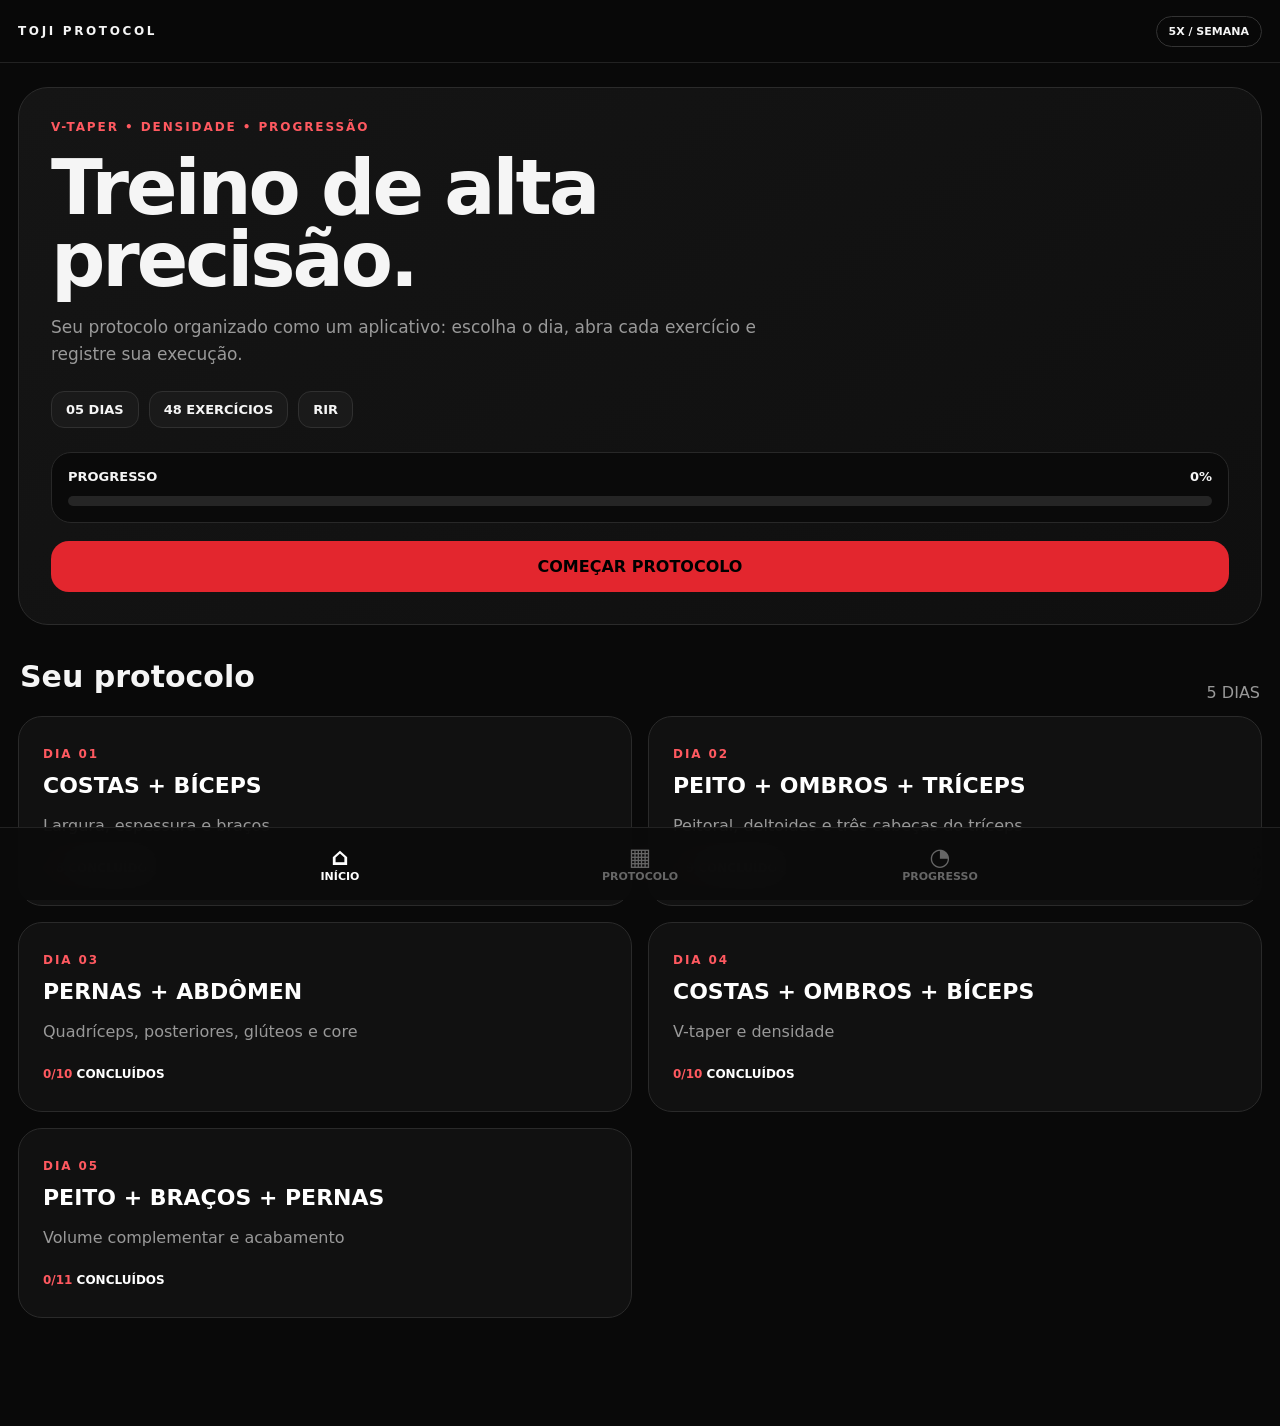
==== commit b29d592b: "Update index.html" ====
--- a/index.html
+++ b/index.html
@@ -3,4 +3,4 @@
 <section id="home" class="view active"><div class="hero"><div class="eyebrow">V-TAPER • DENSIDADE • PROGRESSÃO</div><h1>Treino de alta<br>precisão.</h1><p>Seu protocolo organizado como um aplicativo: escolha o dia, abra cada exercício e registre sua execução.</p><div class="chips"><div class="chip">05 DIAS</div><div class="chip">48 EXERCÍCIOS</div><div class="chip">RIR</div></div><div class="progressbox"><div class="progressrow"><span>PROGRESSO</span><span id="homePct">0%</span></div><div class="bar"><i id="homeBar"></i></div></div><button class="btn" onclick="showProtocol()">COMEÇAR PROTOCOLO</button></div><div class="sectionhead"><h2>Seu protocolo</h2><span>5 DIAS</span></div><div id="homeDays" class="daygrid"></div></section>
 <section id="protocol" class="view"><div class="toolbar"><button class="back" onclick="showHome()">← INÍCIO</button><input id="search" class="search" placeholder="Pesquisar exercício…" oninput="renderExercises()"></div><div id="protocolDays" class="daygrid"></div><div id="exerciseList" style="display:none"></div></section>
 <section id="progress" class="view"><div class="hero"><div class="eyebrow">ACOMPANHAMENTO</div><h1 id="progressTitle">0%</h1><p>Exercícios concluídos no protocolo atual.</p><div class="progressbox"><div class="progressrow"><span>48 EXERCÍCIOS</span><span id="progressCount">0 / 48</span></div><div class="bar"><i id="progressBar"></i></div></div></div><div class="sectionhead"><h2>Por dia</h2></div><div id="progressDays" class="daygrid"></div></section><section id="detail" class="view"><div class="detail" id="detailContent"></div></section></main></div><footer class="bottom"><div class="nav"><button class="navbtn active" data-view="home" onclick="showHome()"><span>⌂</span>INÍCIO</button><button class="navbtn" data-view="protocol" onclick="showProtocol()"><span>▦</span>PROTOCOLO</button><button class="navbtn" data-view="progress" onclick="showProgress()"><span>◔</span>PROGRESSO</button></div></footer>
-<script>const WORKOUTS=[{"day":"01","name":"COSTAS + BÍCEPS","focus":"Largura, espessura e braços","items":[["Puxada alta pronada","Lat Pulldown","4×6–10","1–3","90–120s","Costas","Latíssimo do dorso","Puxe os cotovelos para baixo, mantendo o tronco estável."],["Remada articulada","Machine Row","3×8–12","1–3","90–120s","Costas","Romboides + trapézio médio","Leve os cotovelos para trás sem perder o controle da volta."],["Puxada neutra","Neutral Lat Pulldown","3×8–12","1–3","90–120s","Costas","Latíssimo do dorso","Pense em levar os cotovelos para o bolso."],["Remada unilateral","One Arm Cable Row","3×10–12","1–2","75–90s","Costas","Latíssimo + romboides","Alongue na frente e reme sem girar o tronco."],["Pullover na polia","Cable Pullover","2×12–15","1–2","60–90s","Costas","Latíssimo do dorso","Mantenha os braços quase estendidos e mova pelo ombro."],["Rosca inclinada","Incline Dumbbell Curl","3×8–12","1–2","75–90s","Bíceps","Cabeça longa","Deixe o braço atrás do tronco e suba sem balançar."],["Rosca Scott","Preacher Curl","3×8–12","1–2","75–90s","Bíceps","Bíceps + braquial","Apoie o braço e controle completamente a descida."],["Rosca martelo","Hammer Curl","2×10–15","1–2","60–75s","Bíceps","Braquial + braquiorradial","Pegada neutra e cotovelos próximos ao corpo."]]},{"day":"02","name":"PEITO + OMBROS + TRÍCEPS","focus":"Peitoral, deltoides e três cabeças do tríceps","items":[["Supino inclinado","Incline Press","4×6–10","1–3","90–120s","Peito","Peitoral clavicular","Desça com controle e empurre mantendo as escápulas estáveis."],["Supino máquina","Chest Press","3×8–12","1–2","90–120s","Peito","Peitoral maior","Ajuste o assento para as alças ficarem próximas ao meio do peito."],["Crucifixo na máquina","Pec Deck","3×10–15","1–2","60–90s","Peito","Peitoral maior","Abra até sentir alongamento confortável e feche sem impulso."],["Desenvolvimento","Shoulder Press","3×6–10","1–3","90–120s","Ombros","Deltoide anterior + lateral","Pressione para cima sem transformar o movimento em balanço."],["Elevação lateral","Lateral Raise","4×10–20","0–2","60–75s","Ombros","Deltoide lateral","Conduza pelos cotovelos e pare antes de perder a posição."],["Crucifixo inverso","Reverse Pec Deck","3×12–20","0–2","60–75s","Ombros","Deltoide posterior","Abra os braços mantendo o pescoço relaxado."],["Tríceps testa","Lying Triceps Extension","3×8–12","1–2","75–90s","Tríceps","Cabeça longa + lateral + medial","Flexione o cotovelo mantendo o braço relativamente fixo."],["Extensão acima da cabeça","Overhead Cable Extension","3×10–15","0–2","60–90s","Tríceps","Cabeça longa","Deixe o cotovelo apontado para frente e estenda sem abrir."],["Pushdown com corda","Rope Pushdown","2×10–15","0–2","60–90s","Tríceps","Lateral + medial","Estenda até o final e mantenha os ombros quietos."]]},{"day":"03","name":"PERNAS + ABDÔMEN","focus":"Quadríceps, posteriores, glúteos e core","items":[["Agachamento / Hack Squat","Hack Squat","4×6–10","1–3","120s","Pernas","Quadríceps + glúteos","Desça com controle e mantenha o pé inteiro apoiado."],["Leg Press","Leg Press","3×8–12","1–2","90–120s","Pernas","Quadríceps + glúteos","Desça até a amplitude que preserve sua posição pélvica."],["Cadeira extensora","Leg Extension","3×10–15","0–2","60–75s","Pernas","Quadríceps","Estenda controlando a volta e sem chutar a carga."],["Stiff / RDL","Romanian Deadlift","3×6–10","1–3","120s","Pernas","Posteriores + glúteos","Leve o quadril para trás mantendo a coluna neutra."],["Mesa flexora","Lying Leg Curl","3×10–15","0–2","60–90s","Pernas","Posteriores","Flexione o joelho sem tirar o quadril do banco."],["Hip Thrust","Hip Thrust","2–3×8–12","1–2","90s","Pernas","Glúteos","Finalize com extensão do quadril sem hiperestender a lombar."],["Panturrilha em pé","Standing Calf Raise","3×8–15","0–2","60–75s","Pernas","Gastrocnêmio + sóleo","Faça uma pausa no alto e alongue com controle."],["Crunch na polia","Cable Crunch","3×10–15","1–2","60s","Abdômen","Reto abdominal","Pense em aproximar costelas e pelve, não apenas puxar com os braços."],["Elevação de pernas","Hanging Leg Raise","3×8–15","1–2","60s","Abdômen","Reto abdominal + flexores","Evite balançar e controle a descida."],["Prancha","Plank","2×30–60s","—","45–60s","Abdômen","Core","Mantenha costelas e pelve organizadas durante todo o tempo."]]},{"day":"04","name":"COSTAS + OMBROS + BÍCEPS","focus":"V-taper e densidade","items":[["Barra fixa / puxada","Pull Up","4×6–10","1–3","90–120s","Costas","Latíssimo do dorso","Comece com escápulas ativas e leve o peito em direção à barra."],["Remada apoiada no peito","Chest Supported Row","3×8–12","1–2","90–120s","Costas","Trapézio médio + romboides","Use o apoio para eliminar balanço e concentrar na remada."],["Puxada unilateral","Single Arm Lat Pulldown","3×10–12","1–2","75–90s","Costas","Latíssimo","Puxe o cotovelo para baixo e ligeiramente para trás."],["Pullover","Cable Pullover","2×12–15","1–2","60–90s","Costas","Latíssimo","Controle o alongamento e não transforme em tríceps."],["Elevação lateral na polia","Cable Lateral Raise","4×12–20","0–2","60s","Ombros","Deltoide lateral","Mantenha tensão contínua e movimento limpo."],["Elevação lateral máquina","Machine Lateral Raise","3×12–20","0–2","60s","Ombros","Deltoide lateral","Suba com os cotovelos e não com as mãos."],["Crucifixo inverso","Rear Delt Fly","3×12–20","0–2","60s","Ombros","Deltoide posterior","Abra sem elevar os ombros em direção às orelhas."],["Rosca direta","Barbell Curl","3×6–10","1–2","75–90s","Bíceps","Bíceps braquial","Mantenha o cotovelo estável e evite inclinar o tronco."],["Rosca Bayesian","Bayesian Curl","3×10–15","0–2","60–75s","Bíceps","Cabeça longa","Deixe o braço atrás do corpo e mantenha tensão no alongamento."],["Rosca martelo","Hammer Curl","2×10–15","0–2","60–75s","Bíceps","Braquial + braquiorradial","Suba sem girar a mão."]]},{"day":"05","name":"PEITO + BRAÇOS + PERNAS","focus":"Volume complementar e acabamento","items":[["Supino inclinado","Incline Press","3×6–10","1–3","90–120s","Peito","Peitoral clavicular","Desça com controle e mantenha o peito alto."],["Supino reto","Flat Bench Press","3×8–12","1–2","90–120s","Peito","Peitoral maior","Mantenha escápulas firmes e punhos alinhados."],["Crossover","Cable Crossover","2×12–15","0–2","60–75s","Peito","Peitoral maior","Feche os braços em arco e contraia o peito."],["Paralelas / máquina assistida","Assisted Dip","3×6–12","1–2","90s","Peito + tríceps","Peitoral inferior + tríceps","Desça com controle e mantenha os ombros confortáveis."],["Extensão acima da cabeça","Overhead Triceps Extension","3×10–15","0–2","60–90s","Tríceps","Cabeça longa","Use amplitude controlada e mantenha o cotovelo organizado."],["Pushdown","Cable Pushdown","2×10–15","0–2","60–90s","Tríceps","Lateral + medial","Estenda os cotovelos sem movimentar os ombros."],["Rosca Scott","Preacher Curl","3×8–12","1–2","75–90s","Bíceps","Bíceps + braquial","Apoie o braço e controle a descida."],["Rosca inclinada","Incline Dumbbell Curl","3×8–12","1–2","75–90s","Bíceps","Cabeça longa","Mantenha os braços atrás do tronco e evite impulso."],["Cadeira extensora","Leg Extension","3×10–15","0–2","60–75s","Pernas","Quadríceps","Estenda com controle e retorne sem soltar a carga."],["Mesa flexora","Lying Leg Curl","3×10–15","0–2","60–90s","Pernas","Posteriores","Mantenha o quadril apoiado e controle a volta."],["Panturrilha","Standing Calf Raise","3×8–15","0–2","60–75s","Pernas","Gastrocnêmio + sóleo","Suba completamente, pause no alto e desça sob controle."]]}];const EXERCISES=[{"name":"Puxada alta pronada","en":"Lat Pulldown","sets":"4×6–10","rir":"1–3","rest":"90–120s","group":"Costas","target":"Latíssimo do dorso","cue":"Puxe os cotovelos para baixo, mantendo o tronco estável.","fallback":"data:image/svg+xml;charset=UTF-8,%3Csvg%20xmlns%3D%22http%3A%2F%2Fwww.w3.org%2F2000%2Fsvg%22%20viewBox%3D%220%200%20400%20420%22%20role%3D%22img%22%20aria-label%3D%22Puxada%20alta%20pronada%20%E2%80%94%20fase%20inicial%22%3E%3Crect%20width%3D%22400%22%20height%3D%22420%22%20fill%3D%22%23f7f9fb%22%2F%3E%3Cg%20stroke%3D%22%237b8794%22%20stroke-width%3D%228%22%20fill%3D%22none%22%20stroke-linecap%3D%22round%22%20stroke-linejoin%3D%22round%22%3E%3Cpath%20d%3D%22M70%20110V55H330V110M95%2055V35M305%2055V35%22%2F%3E%3Cpath%20d%3D%22M105%2085H295%22%2F%3E%3Cpath%20d%3D%22M200%2055V120%22%2F%3E%3C%2Fg%3E%3Cg%20%20stroke%3D%22%2339424e%22%20stroke-width%3D%2210%22%20fill%3D%22%23e9edf2%22%20stroke-linecap%3D%22round%22%20stroke-linejoin%3D%22round%22%3E%3Ccircle%20cx%3D%22200%22%20cy%3D%22140%22%20r%3D%2228%22%2F%3E%3Cpath%20d%3D%22M200%20168L200%20250M200%20190L135%20120M200%20190L265%20120M200%20250L165%20350M200%20250L235%20350%22%2F%3E%3C%2Fg%3E%3Cg%20fill%3D%22%23d9534f%22%20opacity%3D%22.82%22%3E%3Cellipse%20cx%3D%22170%22%20cy%3D%22205%22%20rx%3D%2228%22%20ry%3D%2242%22%2F%3E%3Cellipse%20cx%3D%22230%22%20cy%3D%22205%22%20rx%3D%2228%22%20ry%3D%2242%22%2F%3E%3C%2Fg%3E%3Cg%20stroke%3D%22%2326313d%22%20stroke-width%3D%225%22%20fill%3D%22none%22%20stroke-linecap%3D%22round%22%3E%3C%2Fg%3E%3Crect%20x%3D%2218%22%20y%3D%2218%22%20width%3D%22364%22%20height%3D%2234%22%20rx%3D%2210%22%20fill%3D%22%230d2741%22%2F%3E%3Ctext%20x%3D%22200%22%20y%3D%2241%22%20text-anchor%3D%22middle%22%20font-family%3D%22Arial%2Csans-serif%22%20font-size%3D%2216%22%20font-weight%3D%22700%22%20fill%3D%22white%22%3EFASE%20INICIAL%20%E2%80%A2%20PUXADA%20ALTA%20PRONADA%3C%2Ftext%3E%3Ctext%20x%3D%22200%22%20y%3D%22398%22%20text-anchor%3D%22middle%22%20font-family%3D%22Arial%2Csans-serif%22%20font-size%3D%2213%22%20fill%3D%22%23536273%22%3EEQUIPAMENTO%3A%20LAT%20PULLDOWN%3C%2Ftext%3E%3C%2Fsvg%3E","remote":"lat-pulldown"},{"name":"Remada articulada","en":"Machine Row","sets":"3×8–12","rir":"1–3","rest":"90–120s","group":"Costas","target":"Romboides + trapézio médio","cue":"Leve os cotovelos para trás sem perder o controle da volta.","fallback":"data:image/svg+xml;charset=UTF-8,%3Csvg%20xmlns%3D%22http%3A%2F%2Fwww.w3.org%2F2000%2Fsvg%22%20viewBox%3D%220%200%20400%20420%22%20role%3D%22img%22%20aria-label%3D%22Remada%20articulada%20%E2%80%94%20fase%20inicial%22%3E%3Crect%20width%3D%22400%22%20height%3D%22420%22%20fill%3D%22%23f7f9fb%22%2F%3E%3Cg%20stroke%3D%22%237b8794%22%20stroke-width%3D%228%22%20fill%3D%22none%22%20stroke-linecap%3D%22round%22%20stroke-linejoin%3D%22round%22%3E%3Crect%20x%3D%2265%22%20y%3D%22300%22%20width%3D%22270%22%20height%3D%2218%22%20rx%3D%228%22%2F%3E%3Cpath%20d%3D%22M95%20300V210H135L170%20290M305%20300V205H270%22%2F%3E%3Cpath%20d%3D%22M90%20205H60M310%20205H340%22%2F%3E%3C%2Fg%3E%3Cg%20transform%3D%22translate%280%2025%29%22%20stroke%3D%22%2339424e%22%20stroke-width%3D%2210%22%20fill%3D%22%23e9edf2%22%20stroke-linecap%3D%22round%22%20stroke-linejoin%3D%22round%22%3E%3Ccircle%20cx%3D%22200%22%20cy%3D%22140%22%20r%3D%2228%22%2F%3E%3Cpath%20d%3D%22M200%20168L200%20250M200%20190L135%20120M200%20190L265%20120M200%20250L165%20350M200%20250L235%20350%22%2F%3E%3C%2Fg%3E%3Cg%20fill%3D%22%23d9534f%22%20opacity%3D%22.82%22%3E%3Cellipse%20cx%3D%22178%22%20cy%3D%22215%22%20rx%3D%2224%22%20ry%3D%2234%22%2F%3E%3Cellipse%20cx%3D%22222%22%20cy%3D%22215%22%20rx%3D%2224%22%20ry%3D%2234%22%2F%3E%3C%2Fg%3E%3Cg%20stroke%3D%22%2326313d%22%20stroke-width%3D%225%22%20fill%3D%22none%22%20stroke-linecap%3D%22round%22%3E%3C%2Fg%3E%3Crect%20x%3D%2218%22%20y%3D%2218%22%20width%3D%22364%22%20height%3D%2234%22%20rx%3D%2210%22%20fill%3D%22%230d2741%22%2F%3E%3Ctext%20x%3D%22200%22%20y%3D%2241%22%20text-anchor%3D%22middle%22%20font-family%3D%22Arial%2Csans-serif%22%20font-size%3D%2216%22%20font-weight%3D%22700%22%20fill%3D%22white%22%3EFASE%20INICIAL%20%E2%80%A2%20REMADA%20ARTICULADA%3C%2Ftext%3E%3Ctext%20x%3D%22200%22%20y%3D%22398%22%20text-anchor%3D%22middle%22%20font-family%3D%22Arial%2Csans-serif%22%20font-size%3D%2213%22%20fill%3D%22%23536273%22%3EEQUIPAMENTO%3A%20MACHINE%20ROW%3C%2Ftext%3E%3C%2Fsvg%3E","remote":"https://static.potreningu.pl/exercises/2022/0929/402_3e54ec2977
+<script>const WORKOUTS=[{"day":"01","name":"COSTAS + BÍCEPS","focus":"Largura, espessura e braços","items":[["Puxada alta pronada","Lat Pulldown","4×6–10","1–3","90–120s","Costas","Latíssimo do dorso","Puxe os cotovelos para baixo, mantendo o tronco estável."],["Remada articulada","Machine Row","3×8–12","1–3","90–120s","Costas","Romboides + trapézio médio","Leve os cotovelos para trás sem perder o controle da volta."],["Puxada neutra","Neutral Lat Pulldown","3×8–12","1–3","90–120s","Costas","Latíssimo do dorso","Pense em levar os cotovelos para o bolso."],["Remada unilateral","One Arm Cable Row","3×10–12","1–2","75–90s","Costas","Latíssimo + romboides","Alongue na frente e reme sem girar o tronco."],["Pullover na polia","Cable Pullover","2×12–15","1–2","60–90s","Costas","Latíssimo do dorso","Mantenha os braços quase estendidos e mova pelo ombro."],["Rosca inclinada","Incline Dumbbell Curl","3×8–12","1–2","75–90s","Bíceps","Cabeça longa","Deixe o braço atrás do tronco e suba sem balançar."],["Rosca Scott","Preacher Curl","3×8–12","1–2","75–90s","Bíceps","Bíceps + braquial","Apoie o braço e controle completamente a descida."],["Rosca martelo","Hammer Curl","2×10–15","1–2","60–75s","Bíceps","Braquial + braquiorradial","Pegada neutra e cotovelos próximos ao corpo."]]},{"day":"02","name":"PEITO + OMBROS + TRÍCEPS","focus":"Peitoral, deltoides e três cabeças do tríceps","items":[["Supino inclinado","Incline Press","4×6–10","1–3","90–120s","Peito","Peitoral clavicular","Desça com controle e empurre mantendo as escápulas estáveis."],["Supino máquina","Chest Press","3×8–12","1–2","90–120s","Peito","Peitoral maior","Ajuste o assento para as alças ficarem próximas ao meio do peito."],["Crucifixo na máquina","Pec Deck","3×10–15","1–2","60–90s","Peito","Peitoral maior","Abra até sentir alongamento confortável e feche sem impulso."],["Desenvolvimento","Shoulder Press","3×6–10","1–3","90–120s","Ombros","Deltoide anterior + lateral","Pressione para cima sem transformar o movimento em balanço."],["Elevação lateral","Lateral Raise","4×10–20","0–2","60–75s","Ombros","Deltoide lateral","Conduza pelos cotovelos e pare antes de perder a posição."],["Crucifixo inverso","Reverse Pec Deck","3×12–20","0–2","60–75s","Ombros","Deltoide posterior","Abra os braços mantendo o pescoço relaxado."],["Tríceps testa","Lying Triceps Extension","3×8–12","1–2","75–90s","Tríceps","Cabeça longa + lateral + medial","Flexione o cotovelo mantendo o braço relativamente fixo."],["Extensão acima da cabeça","Overhead Cable Extension","3×10–15","0–2","60–90s","Tríceps","Cabeça longa","Deixe o cotovelo apontado para frente e estenda sem abrir."],["Pushdown com corda","Rope Pushdown","2×10–15","0–2","60–90s","Tríceps","Lateral + medial","Estenda até o final e mantenha os ombros quietos."]]},{"day":"03","name":"PERNAS + ABDÔMEN","focus":"Quadríceps, posteriores, glúteos e core","items":[["Agachamento / Hack Squat","Hack Squat","4×6–10","1–3","120s","Pernas","Quadríceps + glúteos","Desça com controle e mantenha o pé inteiro apoiado."],["Leg Press","Leg Press","3×8–12","1–2","90–120s","Pernas","Quadríceps + glúteos","Desça até a amplitude que preserve sua posição pélvica."],["Cadeira extensora","Leg Extension","3×10–15","0–2","60–75s","Pernas","Quadríceps","Estenda controlando a volta e sem chutar a carga."],["Stiff / RDL","Romanian Deadlift","3×6–10","1–3","120s","Pernas","Posteriores + glúteos","Leve o quadril para trás mantendo a coluna neutra."],["Mesa flexora","Lying Leg Curl","3×10–15","0–2","60–90s","Pernas","Posteriores","Flexione o joelho sem tirar o quadril do banco."],["Hip Thrust","Hip Thrust","2–3×8–12","1–2","90s","Pernas","Glúteos","Finalize com extensão do quadril sem hiperestender a lombar."],["Panturrilha em pé","Standing Calf Raise","3×8–15","0–2","60–75s","Pernas","Gastrocnêmio + sóleo","Faça uma pausa no alto e alongue com controle."],["Crunch na polia","Cable Crunch","3×10–15","1–2","60s","Abdômen","Reto abdominal","Pense em aproximar costelas e pelve, não apenas puxar com os braços."],["Elevação de pernas","Hanging Leg Raise","3×8–15","1–2","60s","Abdômen","Reto abdominal + flexores","Evite balançar e controle a descida."],["Prancha","Plank","2×30–60s","—","45–60s","Abdômen","Core","Mantenha costelas e pelve organizadas durante todo o tempo."]]},{"day":"04","name":"COSTAS + OMBROS + BÍCEPS","focus":"V-taper e densidade","items":[["Barra fixa / puxada","Pull Up","4×6–10","1–3","90–120s","Costas","Latíssimo do dorso","Comece com escápulas ativas e leve o peito em direção à barra."],["Remada apoiada no peito","Chest Supported Row","3×8–12","1–2","90–120s","Costas","Trapézio médio + romboides","Use o apoio para eliminar balanço e concentrar na remada."],["Puxada unilateral","Single Arm Lat Pulldown","3×10–12","1–2","75–90s","Costas","Latíssimo","Puxe o cotovelo para baixo e ligeiramente para trás."],["Pullover","Cable Pullover","2×12–15","1–2","60–90s","Costas","Latíssimo","Controle o alongamento e não transforme em tríceps."],["Elevação lateral na polia","Cable Lateral Raise","4×12–20","0–2","60s","Ombros","Deltoide lateral","Mantenha tensão contínua e movimento limpo."],["Elevação lateral máquina","Machine Lateral Raise","3×12–20","0–2","60s","Ombros","Deltoide lateral","Suba com os cotovelos e não com as mãos."],["Crucifixo inverso","Rear Delt Fly","3×12–20","0–2","60s","Ombros","Deltoide posterior","Abra sem elevar os ombros em direção às orelhas."],["Rosca direta","Barbell Curl","3×6–10","1–2","75–90s","Bíceps","Bíceps braquial","Mantenha o cotovelo estável e evite inclinar o tronco."],["Rosca Bayesian","Bayesian Curl","3×10–15","0–2","60–75s","Bíceps","Cabeça longa","Deixe o braço atrás do corpo e mantenha tensão no alongamento."],["Rosca martelo","Hammer Curl","2×10–15","0–2","60–75s","Bíceps","Braquial + braquiorradial","Suba sem girar a mão."]]},{"day":"05","name":"PEITO + BRAÇOS + PERNAS","focus":"Volume complementar e acabamento","items":[["Supino inclinado","Incline Press","3×6–10","1–3","90–120s","Peito","Peitoral clavicular","Desça com controle e mantenha o peito alto."],["Supino reto","Flat Bench Press","3×8–12","1–2","90–120s","Peito","Peitoral maior","Mantenha escápulas firmes e punhos alinhados."],["Crossover","Cable Crossover","2×12–15","0–2","60–75s","Peito","Peitoral maior","Feche os braços em arco e contraia o peito."],["Paralelas / máquina assistida","Assisted Dip","3×6–12","1–2","90s","Peito + tríceps","Peitoral inferior + tríceps","Desça com controle e mantenha os ombros confortáveis."],["Extensão acima da cabeça","Overhead Triceps Extension","3×10–15","0–2","60–90s","Tríceps","Cabeça longa","Use amplitude controlada e mantenha o cotovelo organizado."],["Pushdown","Cable Pushdown","2×10–15","0–2","60–90s","Tríceps","Lateral + medial","Estenda os cotovelos sem movimentar os ombros."],["Rosca Scott","Preacher Curl","3×8–12","1–2","75–90s","Bíceps","Bíceps + braquial","Apoie o braço e controle a descida."],["Rosca inclinada","Incline Dumbbell Curl","3×8–12","1–2","75–90s","Bíceps","Cabeça longa","Mantenha os braços atrás do tronco e evite impulso."],["Cadeira extensora","Leg Extension","3×10–15","0–2","60–75s","Pernas","Quadríceps","Estenda com controle e retorne sem soltar a carga."],["Mesa flexora","Lying Leg Curl","3×10–15","0–2","60–90s","Pernas","Posteriores","Mantenha o quadril apoiado e controle a volta."],["Panturrilha","Standing Calf Raise","3×8–15","0–2","60–75s","Pernas","Gastrocnêmio + sóleo","Suba completamente, pause no alto e desça sob controle."]]}];const EXERCISES=[{"name":"Puxada alta pronada","en":"Lat Pulldown","sets":"4×6–10","rir":"1–3","rest":"90–120s","group":"Costas","target":"Latíssimo do dorso","cue":"Puxe os cotovelos para baixo, mantendo o tronco estável.","fallback":"data:image/svg+xml;charset=UTF-8,%3Csvg%20xmlns%3D%22http%3A%2F%2Fwww.w3.org%2F2000%2Fsvg%22%20viewBox%3D%220%200%20400%20420%22%20role%3D%22img%22%20aria-label%3D%22Puxada%20alta%20pronada%20%E2%80%94%20fase%20inicial%22%3E%3Crect%20width%3D%22400%22%20height%3D%22420%22%20fill%3D%22%23f7f9fb%22%2F%3E%3Cg%20stroke%3D%22%237b8794%22%20stroke-width%3D%228%22%20fill%3D%22none%22%20stroke-linecap%3D%22round%22%20stroke-linejoin%3D%22round%22%3E%3Cpath%20d%3D%22M70%20110V55H330V110M95%2055V35M305%2055V35%22%2F%3E%3Cpath%20d%3D%22M105%2085H295%22%2F%3E%3Cpath%20d%3D%22M200%2055V120%22%2F%3E%3C%2Fg%3E%3Cg%20%20stroke%3D%22%2339424e%22%20stroke-width%3D%2210%22%20fill%3D%22%23e9edf2%22%20stroke-linecap%3D%22round%22%20stroke-linejoin%3D%22round%22%3E%3Ccircle%20cx%3D%22200%22%20cy%3D%22140%22%20r%3D%2228%22%2F%3E%3Cpath%20d%3D%22M200%20168L200%20250M200%20190L135%20120M200%20190L265%20120M200%20250L165%20350M200%20250L235%20350%22%2F%3E%3C%2Fg%3E%3Cg%20fill%3D%22%23d9534f%22%20opacity%3D%22.82%22%3E%3Cellipse%20cx%3D%22170%22%20cy%3D%22205%22%20rx%3D%2228%22%20ry%3D%2242%22%2F%3E%3Cellipse%20cx%3D%22230%22%20cy%3D%22205%22%20rx%3D%2228%22%20ry%3D%2242%22%2F%3E%3C%2Fg%3E%3Cg%20stroke%3D%22%2326313d%22%20stroke-width%3D%225%22%20fill%3D%22none%22%20stroke-linecap%3D%22round%22%3E%3C%2Fg%3E%3Crect%20x%3D%2218%22%20y%3D%2218%22%20width%3D%22364%22%20height%3D%2234%22%20rx%3D%2210%22%20fill%3D%22%230d2741%22%2F%3E%3Ctext%20x%3D%22200%22%20y%3D%2241%22%20text-anchor%3D%22middle%22%20font-family%3D%22Arial%2Csans-serif%22%20font-size%3D%2216%22%20font-weight%3D%22700%22%20fill%3D%22white%22%3EFASE%20INICIAL%20%E2%80%A2%20PUXADA%20ALTA%20PRONADA%3C%2Ftext%3E%3Ctext%20x%3D%22200%22%20y%3D%22398%22%20text-anchor%3D%22middle%22%20font-family%3D%22Arial%2Csans-serif%22%20font-size%3D%2213%22%20fill%3D%22%23536273%22%3EEQUIPAMENTO%3A%20LAT%20PULLDOWN%3C%2Ftext%3E%3C%2Fsvg%3E","remote":"lat-pulldown"},{"name":"Remada articulada","en":"Machine Row","sets":"3×8–12","rir":"1–3","rest":"90–120s","group":"Costas","target":"Romboides + trapézio médio","cue":"Leve os cotovelos para trás sem perder o controle da volta.","fallback":"data:image/svg+xml;charset=UTF-8,%3Csvg%20xmlns%3D%22http%3A%2F%2Fwww.w3.org%2F2000%2Fsvg%22%20viewBox%3D%220%200%20400%20420%22%20role%3D%22img%22%20aria-label%3D%22Remada%20articulada%20%E2%80%94%20fase%20inicial%22%3E%3Crect%20width%3D%22400%22%20height%3D%22420%22%20fill%3D%22%23f7f9fb%22%2F%3E%3Cg%20stroke%3D%22%237b8794%22%20stroke-width%3D%228%22%20fill%3D%22none%22%20stroke-linecap%3D%22round%22%20stroke-linejoin%3D%22round%22%3E%3Crect%20x%3D%2265%22%20y%3D%22300%22%20width%3D%22270%22%20height%3D%2218%22%20rx%3D%228%22%2F%3E%3Cpath%20d%3D%22M95%20300V210H135L170%20290M305%20300V205H270%22%2F%3E%3Cpath%20d%3D%22M90%20205H60M310%20205H340%22%2F%3E%3C%2Fg%3E%3Cg%20transform%3D%22translate%280%2025%29%22%20stroke%3D%22%2339424e%22%20stroke-width%3D%2210%22%20fill%3D%22%23e9edf2%22%20stroke-linecap%3D%22round%22%20stroke-linejoin%3D%22round%22%3E%3Ccircle%20cx%3D%22200%22%20cy%3D%22140%22%20r%3D%2228%22%2F%3E%3Cpath%20d%3D%22M200%20168L200%20250M200%20190L135%20120M200%20190L265%20120M200%20250L165%20350M200%20250L235%20350%22%2F%3E%3C%2Fg%3E%3Cg%20fill%3D%22%23d9534f%22%20opacity%3D%22.82%22%3E%3Cellipse%20cx%3D%22178%22%20cy%3D%22215%22%20rx%3D%2224%22%20ry%3D%2234%22%2F%3E%3Cellipse%20cx%3D%22222%22%20cy%3D%22215%22%20rx%3D%2224%22%20ry%3D%2234%22%2F%3E%3C%2Fg%3E%3Cg%20stroke%3D%22%2326313d%22%20stroke-width%3D%225%22%20fill%3D%22none%22%20stroke-linecap%3D%22round%22%3E%3C%2Fg%3E%3Crect%20x%3D%2218%22%20y%3D%2218%22%20width%3D%22364%22%20height%3D%2234%22%20rx%3D%2210%22%20fill%3D%22%230d2741%22%2F%3E%3Ctext%20x%3D%22200%22%20y%3D%2241%22%20text-anchor%3D%22middle%22%20font-family%3D%22Arial%2Csans-serif%22%20font-size%3D%2216%22%20font-weight%3D%22700%22%20fill%3D%22white%22%3EFASE%20INICIAL%20%E2%80%A2%20REMADA%20ARTICULADA%3C%2Ftext%3E%3Ctext%20x%3D%22200%22%20y%3D%22398%22%20text-anchor%3D%22middle%22%20font-family%3D%22Arial%2Csans-serif%22%20font-size%3D%2213%22%20fill%3D%22%23536273%22%3EEQUIPAMENTO%3A%20MACHINE%20ROW%3C%2Ftext%3E%3C%2Fsvg%3E","remote":"https://static.potreningu.pl/exercises/2022/0929/402_3e54ec2977fd0b79578f024589131f59.png"},{"name":"Puxada neutra","en":"Neutral Lat Pulldown","sets":"3×8–12","rir":"1–3","rest":"90–120s","group":"Costas","target":"Latíssimo do dorso","cue":"Pense em levar os cotovelos para o bolso.","fallback":"data:image/svg+xml;charset=UTF-8,%3Csvg%20xmlns%3D%22http%3A%2F%2Fwww.w3.org%2F2000%2Fsvg%22%20viewBox%3D%220%200%20400%20420%22%20role%3D%22img%22%20aria-label%3D%22Puxada%20neutra%20%E2%80%94%20fase%20inicial%22%3E%3Crect%20width%3D%22400%22%20height%3D%22420%22%20fill%3D%22%23f7f9fb%22%2F%3E%3Cg%20stroke%3D%22%237b8794%22%20stroke-width%3D%228%22%20fill%3D%22none%22%20stroke-linecap%3D%22round%22%20stroke-linejoin%3D%22round%22%3E%3Cpath%20d%3D%22M70%20110V55H330V110M95%2055V35M305%2055V35%22%2F%3E%3Cpath%20d%3D%22M105%2085H295%22%2F%3E%3Cpath%20d%3D%22M200%2055V120%22%2F%3E%3C%2Fg%3E%3Cg%20%20stroke%3D%22%2339424e%22%20stroke-width%3D%2210%22%20fill%3D%22%23e9edf2%22%20stroke-linecap%3D%22round%22%20stroke-linejoin%3D%22round%22%3E%3Ccircle%20cx%3D%22200%22%20cy%3D%22140%22%20r%3D%2228%22%2F%3E%3Cpath%20d%3D%22M200%20168L200%20250M200%20190L135%20120M200%20190L265%20120M200%20250L165%20350M200%20250L235%20350%22%2F%3E%3C%2Fg%3E%3Cg%20fill%3D%22%23d9534f%22%20opacity%3D%22.82%22%3E%3Cellipse%20cx%3D%22170%22%20cy%3D%22205%22%20rx%3D%2228%22%20ry%3D%2242%22%2F%3E%3Cellipse%20cx%3D%22230%22%20cy%3D%22205%22%20rx%3D%2228%22%20ry%3D%2242%22%2F%3E%3C%2Fg%3E%3Cg%20stroke%3D%22%2326313d%22%20stroke-width%3D%225%22%20fill%3D%22none%22%20stroke-linecap%3D%22round%22%3E%3C%2Fg%3E%3Crect%20x%3D%2218%22%20y%3D%2218%22%20width%3D%22364%22%20height%3D%2234%22%20rx%3D%2210%22%20fill%3D%22%230d2741%22%2F%3E%3Ctext%20x%3D%22200%22%20y%3D%2241%22%20text-anchor%3D%22middle%22%20font-family%3D%22Arial%2Csans-serif%22%20font-size%3D%2216%22%20font-weight%3D%22700%22%20fill%3D%22white%22%3EFASE%20INICIAL%20%E2%80%A2%20PUXADA%20NEUTRA%3C%2Ftext%3E%3Ctext%20x%3D%22200%22%20y%3D%22398%22%20text-anchor%3D%22middle%22%20font-family%3D%22Arial%2Csans-serif%22%20font-size%3D%2213%22%20fill%3D%22%23536273%22%3EEQUIPAMENTO%3A%20NEUTRAL%20LAT%20PULLDOWN%3C%2Ftext%3E%3C%2Fsvg%3E","remote":"neutral-grip-lat-pulldown"},{"name":"Remada unilateral","en":"One Arm Cable Row","sets":"3×10–12","rir":"1–2","rest":"75–90s","group":"Costas","target":"Latíssimo + romboides","cue":"Alongue na frente e reme sem girar o tronco.","fallback":"data:image/svg+xml;charset=UTF-8,%3Csvg%20xmlns%3D%22http%3A%2F%2Fwww.w3.org%2F2000%2Fsvg%22%20viewBox%3D%220%200%20400%20420%22%20role%3D%22img%22%20aria-label%3D%22Remada%20unilateral%20%E2%80%94%20fase%20inicial%22%3E%3Crect%20width%3D%22400%22%20height%3D%22420%22%20fill%3D%22%23f7f9fb%22%2F%3E%3Cg%20stroke%3D%22%237b8794%22%20stroke-width%3D%228%22%20fill%3D%22none%22%20stroke-linecap%3D%22round%22%20stroke-linejoin%3D%22round%22%3E%3Cpath%20d%3D%22M305%2055V370M305%2075H255M305%20150H255M305%20225H255%22%2F%3E%3Ccircle%20cx%3D%22305%22%20cy%3D%2275%22%20r%3D%229%22%2F%3E%3Cpath%20d%3D%22M305%2075L235%20120%22%2F%3E%3C%2Fg%3E%3Cg%20transform%3D%22translate%280%2025%29%22%20stroke%3D%22%2339424e%22%20stroke-width%3D%2210%22%20fill%3D%22%23e9edf2%22%20stroke-linecap%3D%22round%22%20stroke-linejoin%3D%22round%22%3E%3Ccircle%20cx%3D%22200%22%20cy%3D%22140%22%20r%3D%2228%22%2F%3E%3Cpath%20d%3D%22M200%20168L200%20250M200%20190L135%20120M200%20190L265%20120M200%20250L165%20350M200%20250L235%20350%22%2F%3E%3C%2Fg%3E%3Cg%20fill%3D%22%23d9534f%22%20opacity%3D%22.82%22%3E%3Cellipse%20cx%3D%22178%22%20cy%3D%22215%22%20rx%3D%2224%22%20ry%3D%2234%22%2F%3E%3Cellipse%20cx%3D%22222%22%20cy%3D%22215%22%20rx%3D%2224%22%20ry%3D%2234%22%2F%3E%3C%2Fg%3E%3Cg%20stroke%3D%22%2326313d%22%20stroke-width%3D%225%22%20fill%3D%22none%22%20stroke-linecap%3D%22round%22%3E%3C%2Fg%3E%3Crect%20x%3D%2218%22%20y%3D%2218%22%20width%3D%22364%22%20height%3D%2234%22%20rx%3D%2210%22%20fill%3D%22%230d2741%22%2F%3E%3Ctext%20x%3D%22200%22%20y%3D%2241%22%20text-anchor%3D%22middle%22%20font-family%3D%22Arial%2Csans-serif%22%20font-size%3D%2216%22%20font-weight%3D%22700%22%20fill%3D%22white%22%3EFASE%20INICIAL%20%E2%80%A2%20REMADA%20UNILATERAL%3C%2Ftext%3E%3Ctext%20x%3D%22200%22%20y%3D%22398%22%20text-anchor%3D%22middle%22%20font-family%3D%22Arial%2Csans-serif%22%20font-size%3D%2213%22%20fill%3D%22%23536273%22%3EEQUIPAMENTO%3A%20ONE%20ARM%20CABLE%20ROW%3C%2Ftext%3E%3C%2Fsvg%3E","remote":"https://www.musculaciontotal.com/wp-content/uploads/2018/07/remo-en-polea-baja-a-una-mano.jpg"},{"name":"Pullover na polia","en":"Cable Pullover","sets":"2×12–15","rir":"1–2","rest":"60–90s","group":"Costas","target":"Latíssimo do dorso","cue":"Mantenha os braços quase estendidos e mova pelo ombro.","fallback":"data:image/svg+xml;charset=UTF-8,%3Csvg%20xmlns%3D%22http%3A%2F%2Fwww.w3.org%2F2000%2Fsvg%22%20viewBox%3D%220%200%20400%20420%22%20role%3D%22img%22%20aria-label%3D%22Pullover%20na%20polia%20%E2%80%94%20fase%20inicial%22%3E%3Crect%20width%3D%22400%22%20height%3D%22420%22%20fill%3D%22%23f7f9fb%22%2F%3E%3Cg%20stroke%3D%22%237b8794%22%20stroke-width%3D%228%22%20fill%3D%22none%22%20stroke-linecap%3D%22round%22%20stroke-linejoin%3D%22round%22%3E%3Cpath%20d%3D%22M305%2055V370M305%2075H255M305%20150H255M305%20225H255%22%2F%3E%3Ccircle%20cx%3D%22305%22%20cy%3D%2275%22%20r%3D%229%22%2F%3E%3Cpath%20d%3D%22M305%2075L235%20120%22%2F%3E%3C%2Fg%3E%3Cg%20%20stroke%3D%22%2339424e%22%20stroke-width%3D%2210%22%20fill%3D%22%23e9edf2%22%20stroke-linecap%3D%22round%22%20stroke-linejoin%3D%22round%22%3E%3Ccircle%20cx%3D%22200%22%20cy%3D%22140%22%20r%3D%2228%22%2F%3E%3Cpath%20d%3D%22M200%20168L200%20250M200%20190L135%20120M200%20190L265%20120M200%20250L165%20350M200%20250L235%20350%22%2F%3E%3C%2Fg%3E%3Cg%20fill%3D%22%23d9534f%22%20opacity%3D%22.82%22%3E%3Cellipse%20cx%3D%22170%22%20cy%3D%22205%22%20rx%3D%2228%22%20ry%3D%2242%22%2F%3E%3Cellipse%20cx%3D%22230%22%20cy%3D%22205%22%20rx%3D%2228%22%20ry%3D%2242%22%2F%3E%3C%2Fg%3E%3Cg%20stroke%3D%22%2326313d%22%20stroke-width%3D%225%22%20fill%3D%22none%22%20stroke-linecap%3D%22round%22%3E%3C%2Fg%3E%3Crect%20x%3D%2218%22%20y%3D%2218%22%20width%3D%22364%22%20height%3D%2234%22%20rx%3D%2210%22%20fill%3D%22%230d2741%22%2F%3E%3Ctext%20x%3D%22200%22%20y%3D%2241%22%20text-anchor%3D%22middle%22%20font-family%3D%22Arial%2Csans-serif%22%20font-size%3D%2216%22%20font-weight%3D%22700%22%20fill%3D%22white%22%3EFASE%20INICIAL%20%E2%80%A2%20PULLOVER%20NA%20POLIA%3C%2Ftext%3E%3Ctext%20x%3D%22200%22%20y%3D%22398%22%20text-anchor%3D%22middle%22%20font-family%3D%22Arial%2Csans-serif%22%20font-size%3D%2213%22%20fill%3D%22%23536273%22%3EEQUIPAMENTO%3A%20CABLE%20PULLOVER%3C%2Ftext%3E%3C%2Fsvg%3E","remote":"cable-pullover"},{"name":"Rosca inclinada","en":"Incline Dumbbell Curl","sets":"3×8–12","rir":"1–2","rest":"75–90s","group":"Bíceps","target":"Cabeça longa","cue":"Deixe o braço atrás do tronco e suba sem balançar.","fallback":"data:image/svg+xml;charset=UTF-8,%3Csvg%20xmlns%3D%22http%3A%2F%2Fwww.w3.org%2F2000%2Fsvg%22%20viewBox%3D%220%200%20400%20420%22%20role%3D%22img%22%20aria-label%3D%22Rosca%20inclinada%20%E2%80%94%20fase%20inicial%22%3E%3Crect%20width%3D%22400%22%20height%3D%22420%22%20fill%3D%22%23f7f9fb%22%2F%3E%3Cg%20stroke%3D%22%237b8794%22%20stroke-width%3D%228%22%20fill%3D%22none%22%20stroke-linecap%3D%22round%22%20stroke-linejoin%3D%22round%22%3E%3Cpath%20d%3D%22M85%20355L125%20240H290L325%20355M125%20240L100%20355%22%2F%3E%3Cpath%20d%3D%22M85%20170H315M105%20170V200M295%20170V200%22%2F%3E%3C%2Fg%3E%3Cg%20%20stroke%3D%22%2339424e%22%20stroke-width%3D%2210%22%20fill%3D%22%23e9edf2%22%20stroke-linecap%3D%22round%22%20stroke-linejoin%3D%22round%22%3E%3Ccircle%20cx%3D%22200%22%20cy%3D%22140%22%20r%3D%2228%22%2F%3E%3Cpath%20d%3D%22M200%20168L200%20250M200%20190L145%20245M200%20190L255%20245M200%20250L165%20350M200%20250L235%20350%22%2F%3E%3C%2Fg%3E%3Cg%20fill%3D%22%23d9534f%22%20opacity%3D%22.82%22%3E%3Cellipse%20cx%3D%22126%22%20cy%3D%22265%22%20rx%3D%2211%22%20ry%3D%2235%22%2F%3E%3Cellipse%20cx%3D%22274%22%20cy%3D%22265%22%20rx%3D%2211%22%20ry%3D%2235%22%2F%3E%3C%2Fg%3E%3Cg%20stroke%3D%22%2326313d%22%20stroke-width%3D%225%22%20fill%3D%22none%22%20stroke-linecap%3D%22round%22%3E%3Ccircle%20cx%3D%22135%22%20cy%3D%22120%22%20r%3D%2210%22%2F%3E%3Ccircle%20cx%3D%22265%22%20cy%3D%22120%22%20r%3D%2210%22%2F%3E%3Cpath%20d%3D%22M120%20120H150M250%20120H280%22%2F%3E%3C%2Fg%3E%3Crect%20x%3D%2218%22%20y%3D%2218%22%20width%3D%22364%22%20height%3D%2234%22%20rx%3D%2210%22%20fill%3D%22%230d2741%22%2F%3E%3Ctext%20x%3D%22200%22%20y%3D%2241%22%20text-anchor%3D%22middle%22%20font-family%3D%22Arial%2Csans-serif%22%20font-size%3D%2216%22%20font-weight%3D%22700%22%20fill%3D%22white%22%3EFASE%20INICIAL%20%E2%80%A2%20ROSCA%20INCLINADA%3C%2Ftext%3E%3Ctext%20x%3D%22200%22%20y%3D%22398%22%20text-anchor%3D%22middle%22%20font-family%3D%22Arial%2Csans-serif%22%20font-size%3D%2213%22%20fill%3D%22%23536273%22%3EEQUIPAMENTO%3A%20INCLINE%20DUMBBELL%20CURL%3C%2Ftext%3E%3C%2Fsvg%3E","remote":"dumbbell-incline-curl"},{"name":"Rosca Scott","en":"Preacher Curl","sets":"3×8–12","rir":"1–2","rest":"75–90s","group":"Bíceps","target":"Bíceps + braquial","cue":"Apoie o braço e controle completamente a descida.","fallback":"data:image/svg+xml;charset=UTF-8,%3Csvg%20xmlns%3D%22http%3A%2F%2Fwww.w3.org%2F2000%2Fsvg%22%20viewBox%3D%220%200%20400%20420%22%20role%3D%22img%22%20aria-label%3D%22Rosca%20Scott%20%E2%80%94%20fase%20inicial%22%3E%3Crect%20width%3D%22400%22%20height%3D%22420%22%20fill%3D%22%23f7f9fb%22%2F%3E%3Cg%20stroke%3D%22%237b8794%22%20stroke-width%3D%228%22%20fill%3D%22none%22%20stroke-linecap%3D%22round%22%20stroke-linejoin%3D%22round%22%3E%3Cpath%20d%3D%22M105%20365V285H300V365M120%20285L165%20220H285L305%20285%22%2F%3E%3Cpath%20d%3D%22M150%20245H275%22%2F%3E%3C%2Fg%3E%3Cg%20%20stroke%3D%22%2339424e%22%20stroke-width%3D%2210%22%20fill%3D%22%23e9edf2%22%20stroke-linecap%3D%22round%22%20stroke-linejoin%3D%22round%22%3E%3Ccircle%20cx%3D%22200%22%20cy%3D%22140%22%20r%3D%2228%22%2F%3E%3Cpath%20d%3D%22M200%20168L200%20250M200%20190L145%20245M200%20190L255%20245M200%20250L165%20350M200%20250L235%20350%22%2F%3E%3C%2Fg%3E%3Cg%20fill%3D%22%23d9534f%22%20opacity%3D%22.82%22%3E%3Cellipse%20cx%3D%22126%22%20cy%3D%22265%22%20rx%3D%2211%22%20ry%3D%2235%22%2F%3E%3Cellipse%20cx%3D%22274%22%20cy%3D%22265%22%20rx%3D%2211%22%20ry%3D%2235%22%2F%3E%3C%2Fg%3E%3Cg%20stroke%3D%22%2326313d%22%20stroke-width%3D%225%22%20fill%3D%22none%22%20stroke-linecap%3D%22round%22%3E%3Ccircle%20cx%3D%22135%22%20cy%3D%22120%22%20r%3D%2210%22%2F%3E%3Ccircle%20cx%3D%22265%22%20cy%3D%22120%22%20r%3D%2210%22%2F%3E%3Cpath%20d%3D%22M120%20120H150M250%20120H280%22%2F%3E%3C%2Fg%3E%3Crect%20x%3D%2218%22%20y%3D%2218%22%20width%3D%22364%22%20height%3D%2234%22%20rx%3D%2210%22%20fill%3D%22%230d2741%22%2F%3E%3Ctext%20x%3D%22200%22%20y%3D%2241%22%20text-anchor%3D%22middle%22%20font-family%3D%22Arial%2Csans-serif%22%20font-size%3D%2216%22%20font-weight%3D%22700%22%20fill%3D%22white%22%3EFASE%20INICIAL%20%E2%80%A2%20ROSCA%20SCOTT%3C%2Ftext%3E%3Ctext%20x%3D%22200%22%20y%3D%22398%22%20text-anchor%3D%22middle%22%20font-family%3D%22Arial%2Csans-serif%22%20font-size%3D%2213%22%20fill%3D%22%23536273%22%3EEQUIPAMENTO%3A%20PREACHER%20CURL%3C%2Ftext%3E%3C%2Fsvg%3E","remote":"preacher-curl"},{"name":"Rosca martelo","en":"Hammer Curl","sets":"2×10–15","rir":"1–2","rest":"60–75s","group":"Bíceps","target":"Braquial + braquiorradial","cue":"Pegada neutra e cotovelos próximos ao corpo.","fallback":"data:image/svg+xml;charset=UTF-8,%3Csvg%20xmlns%3D%22http%3A%2F%2Fwww.w3.org%2F2000%2Fsvg%22%20viewBox%3D%220%200%20400%20420%22%20role%3D%22img%22%20aria-label%3D%22Rosca%20martelo%20%E2%80%94%20fase%20inicial%22%3E%3Crect%20width%3D%22400%22%20height%3D%22420%22%20fill%3D%22%23f7f9fb%22%2F%3E%3Cg%20stroke%3D%22%237b8794%22%20stroke-width%3D%228%22%20fill%3D%22none%22%20stroke-linecap%3D%22round%22%20stroke-linejoin%3D%22round%22%3E%3Cpath%20d%3D%22M75%20360H325%22%2F%3E%3C%2Fg%3E%3Cg%20%20stroke%3D%22%2339424e%22%20stroke-width%3D%2210%22%20fill%3D%22%23e9edf2%22%20stroke-linecap%3D%22round%22%20stroke-linejoin%3D%22round%22%3E%3Ccircle%20cx%3D%22200%22%20cy%3D%22140%22%20r%3D%2228%22%2F%3E%3Cpath%20d%3D%22M200%20168L200%20250M200%20190L145%20245M200%20190L255%20245M200%20250L165%20350M200%20250L235%20350%22%2F%3E%3C%2Fg%3E%3Cg%20fill%3D%22%23d9534f%22%20opacity%3D%22.82%22%3E%3Cellipse%20cx%3D%22126%22%20cy%3D%22265%22%20rx%3D%2211%22%20ry%3D%2235%22%2F%3E%3Cellipse%20cx%3D%22274%22%20cy%3D%22265%22%20rx%3D%2211%22%20ry%3D%2235%22%2F%3E%3C%2Fg%3E%3Cg%20stroke%3D%22%2326313d%22%20stroke-width%3D%225%22%20fill%3D%22none%22%20stroke-linecap%3D%22round%22%3E%3Ccircle%20cx%3D%22135%22%20cy%3D%22120%22%20r%3D%2210%22%2F%3E%3Ccircle%20cx%3D%22265%22%20cy%3D%22120%22%20r%3D%2210%22%2F%3E%3Cpath%20d%3D%22M120%20120H150M250%20120H280%22%2F%3E%3C%2Fg%3E%3Crect%20x%3D%2218%22%20y%3D%2218%22%20width%3D%22364%22%20height%3D%2234%22%20rx%3D%2210%22%20fill%3D%22%230d2741%22%2F%3E%3Ctext%20x%3D%22200%22%20y%3D%2241%22%20text-anchor%3D%22middle%22%20font-family%3D%22Arial%2Csans-serif%22%20font-size%3D%2216%22%20font-weight%3D%22700%22%20fill%3D%22white%22%3EFASE%20INICIAL%20%E2%80%A2%20ROSCA%20MARTELO%3C%2Ftext%3E%3Ctext%20x%3D%22200%22%20y%3D%22398%22%20text-anchor%3D%22middle%22%20font-family%3D%22Arial%2Csans-serif%22%20font-size%3D%2213%22%20fill%3D%22%23536273%22%3EEQUIPAMENTO%3A%20HAMMER%20CURL%3C%2Ftext%3E%3C%2Fsvg%3E","remote":"hammer-curl"},{"name":"Supino inclinado","en":"Incline Press","sets":"4×6–10","rir":"1–3","rest":"90–120s","group":"Peito","target":"Peitoral clavicular","cue":"Desça com controle e empurre mantendo as escápulas estáveis.","fallback":"data:image/svg+xml;charset=UTF-8,%3Csvg%20xmlns%3D%22http%3A%2F%2Fwww.w3.org%2F2000%2Fsvg%22%20viewBox%3D%220%200%20400%20420%22%20role%3D%22img%22%20aria-label%3D%22Supino%20inclinado%20%E2%80%94%20fase%20inicial%22%3E%3Crect%20width%3D%22400%22%20height%3D%22420%22%20fill%3D%22%23f7f9fb%22%2F%3E%3Cg%20stroke%3D%22%237b8794%22%20stroke-width%3D%228%22%20fill%3D%22none%22%20stroke-linecap%3D%22round%22%20stroke-linejoin%3D%22round%22%3E%3Cpath%20d%3D%22M80%20350L115%20230L300%20300M115%20230L75%20350M300%20300L330%20350%22%2F%3E%3Crect%20x%3D%22105%22%20y%3D%22220%22%20width%3D%22180%22%20height%3D%2222%22%20rx%3D%228%22%20transform%3D%22rotate%2818%20105%20220%29%22%2F%3E%3C%2Fg%3E%3Cg%20%20stroke%3D%22%2339424e%22%20stroke-width%3D%2210%22%20fill%3D%22%23e9edf2%22%20stroke-linecap%3D%22round%22%20stroke-linejoin%3D%22round%22%3E%3Ccircle%20cx%3D%22200%22%20cy%3D%22150%22%20r%3D%2228%22%2F%3E%3Cpath%20d%3D%22M200%20178L200%20245M200%20190L145%20135M200%20190L255%20135M200%20245L165%20345M200%20245L235%20345%22%2F%3E%3C%2Fg%3E%3Cg%20fill%3D%22%23d9534f%22%20opacity%3D%22.82%22%3E%3Cellipse%20cx%3D%22168%22%20cy%3D%22205%22%20rx%3D%2227%22%20ry%3D%2225%22%2F%3E%3Cellipse%20cx%3D%22232%22%20cy%3D%22205%22%20rx%3D%2227%22%20ry%3D%2225%22%2F%3E%3C%2Fg%3E%3Cg%20stroke%3D%22%2326313d%22%20stroke-width%3D%225%22%20fill%3D%22none%22%20stroke-linecap%3D%22round%22%3E%3Cpath%20d%3D%22M75%20105H325%22%2F%3E%3Ccircle%20cx%3D%2295%22%20cy%3D%22105%22%20r%3D%2220%22%2F%3E%3Ccircle%20cx%3D%22305%22%20cy%3D%22105%22%20r%3D%2220%22%2F%3E%3C%2Fg%3E%3Crect%20x%3D%2218%22%20y%3D%2218%22%20width%3D%22364%22%20height%3D%2234%22%20rx%3D%2210%22%20fill%3D%22%230d2741%22%2F%3E%3Ctext%20x%3D%22200%22%20y%3D%2241%22%20text-anchor%3D%22middle%22%20font-family%3D%22Arial%2Csans-serif%22%20font-size%3D%2216%22%20font-weight%3D%22700%22%20fill%3D%22white%22%3EFASE%20INICIAL%20%E2%80%A2%20SUPINO%20INCLINADO%3C%2Ftext%3E%3Ctext%20x%3D%22200%22%20y%3D%22398%22%20text-anchor%3D%22middle%22%20font-family%3D%22Arial%2Csans-serif%22%20font-size%3D%2213%22%20fill%3D%22%23536273%22%3EEQUIPAMENTO%3A%20INCLINE%20PRESS%3C%2Ftext%3E%3C%2Fsvg%3E","remote":"incline-bench-press"},{"name":"Supino máquina","en":"Chest Press","sets":"3×8–12","rir":"1–2","rest":"90–120s","group":"Peito","target":"Peitoral maior","cue":"Ajuste o assento para as alças ficarem próximas ao meio do peito.","fallback":"data:image/svg+xml;charset=UTF-8,%3Csvg%20xmlns%3D%22http%3A%2F%2Fwww.w3.org%2F2000%2Fsvg%22%20viewBox%3D%220%200%20400%20420%22%20role%3D%22img%22%20aria-label%3D%22Supino%20m%C3%A1quina%20%E2%80%94%20fase%20inicial%22%3E%3Crect%20width%3D%22400%22%20height%3D%22420%22%20fill%3D%22%23f7f9fb%22%2F%3E%3Cg%20stroke%3D%22%237b8794%22%20stroke-width%3D%228%22%20fill%3D%22none%22%20stroke-linecap%3D%22round%22%20stroke-linejoin%3D%22round%22%3E%3Crect%20x%3D%22120%22%20y%3D%22245%22%20width%3D%22160%22%20height%3D%22110%22%20rx%3D%2216%22%2F%3E%3Cpath%20d%3D%22M95%20205H305M120%20205V245M280%20205V245%22%2F%3E%3Cpath%20d%3D%22M125%20215L80%20170M275%20215L320%20170%22%2F%3E%3C%2Fg%3E%3Cg%20%20stroke%3D%22%2339424e%22%20stroke-width%3D%2210%22%20fill%3D%22%23e9edf2%22%20stroke-linecap%3D%22round%22%20stroke-linejoin%3D%22round%22%3E%3Ccircle%20cx%3D%22200%22%20cy%3D%22150%22%20r%3D%2228%22%2F%3E%3Cpath%20d%3D%22M200%20178L200%20245M200%20190L145%20135M200%20190L255%20135M200%20245L165%20345M200%20245L235%20345%22%2F%3E%3C%2Fg%3E%3Cg%20fill%3D%22%23d9534f%22%20opacity%3D%22.82%22%3E%3Cellipse%20cx%3D%22168%22%20cy%3D%22205%22%20rx%3D%2227%22%20ry%3D%2225%22%2F%3E%3Cellipse%20cx%3D%22232%22%20cy%3D%22205%22%20rx%3D%2227%22%20ry%3D%2225%22%2F%3E%3C%2Fg%3E%3Cg%20stroke%3D%22%2326313d%22%20stroke-width%3D%225%22%20fill%3D%22none%22%20stroke-linecap%3D%22round%22%3E%3C%2Fg%3E%3Crect%20x%3D%2218%22%20y%3D%2218%22%20width%3D%22364%22%20height%3D%2234%22%20rx%3D%2210%22%20fill%3D%22%230d2741%22%2F%3E%3Ctext%20x%3D%22200%22%20y%3D%2241%22%20text-anchor%3D%22middle%22%20font-family%3D%22Arial%2Csans-serif%22%20font-size%3D%2216%22%20font-weight%3D%22700%22%20fill%3D%22white%22%3EFASE%20INICIAL%20%E2%80%A2%20SUPINO%20M%C3%81QUINA%3C%2Ftext%3E%3Ctext%20x%3D%22200%22%20y%3D%22398%22%20text-anchor%3D%22middle%22%20font-family%3D%22Arial%2Csans-serif%22%20font-size%3D%2213%22%20fill%3D%22%23536273%22%3EEQUIPAMENTO%3A%20CHEST%20PRESS%3C%2Ftext%3E%3C%2Fsvg%3E","remote":"chest-press-machine"},{"name":"Crucifixo na máquina","en":"Pec Deck","sets":"3×10–15","rir":"1–2","rest":"60–90s","group":"Peito","target":"Peitoral maior","cue":"Abra até sentir alongamento confortável e feche sem impulso.","fallback":"data:image/svg+xml;charset=UTF-8,%3Csvg%20xmlns%3D%22http%3A%2F%2Fwww.w3.org%2F2000%2Fsvg%22%20viewBox%3D%220%200%20400%20420%22%20role%3D%22img%22%20aria-label%3D%22Crucifixo%20na%20m%C3%A1quina%20%E2%80%94%20fase%20inicial%22%3E%3Crect%20width%3D%22400%22%20height%3D%22420%22%20fill%3D%22%23f7f9fb%22%2F%3E%3Cg%20stroke%3D%22%237b8794%22%20stroke-width%3D%228%22%20fill%3D%22none%22%20stroke-linecap%3D%22round%22%20stroke-linejoin%3D%22round%22%3E%3Crect%20x%3D%22120%22%20y%3D%22245%22%20width%3D%22160%22%20height%3D%22110%22%20rx%3D%2216%22%2F%3E%3Cpath%20d%3D%22M95%20205H305M120%20205V245M280%20205V245%22%2F%3E%3Cpath%20d%3D%22M125%20215L80%20170M275%20215L320%20170%22%2F%3E%3C%2Fg%3E%3Cg%20%20stroke%3D%22%2339424e%22%20stroke-width%3D%2210%22%20fill%3D%22%23e9edf2%22%20stroke-linecap%3D%22round%22%20stroke-linejoin%3D%22round%22%3E%3Ccircle%20cx%3D%22200%22%20cy%3D%22150%22%20r%3D%2228%22%2F%3E%3Cpath%20d%3D%22M200%20178L200%20245M200%20190L145%20135M200%20190L255%20135M200%20245L165%20345M200%20245L235%20345%22%2F%3E%3C%2Fg%3E%3Cg%20fill%3D%22%23d9534f%22%20opacity%3D%22.82%22%3E%3Cellipse%20cx%3D%22168%22%20cy%3D%22205%22%20rx%3D%2227%22%20ry%3D%2225%22%2F%3E%3Cellipse%20cx%3D%22232%22%20cy%3D%22205%22%20rx%3D%2227%22%20ry%3D%2225%22%2F%3E%3C%2Fg%3E%3Cg%20stroke%3D%22%2326313d%22%20stroke-width%3D%225%22%20fill%3D%22none%22%20stroke-linecap%3D%22round%22%3E%3C%2Fg%3E%3Crect%20x%3D%2218%22%20y%3D%2218%22%20width%3D%22364%22%20height%3D%2234%22%20rx%3D%2210%22%20fill%3D%22%230d2741%22%2F%3E%3Ctext%20x%3D%22200%22%20y%3D%2241%22%20text-anchor%3D%22middle%22%20font-family%3D%22Arial%2Csans-serif%22%20font-size%3D%2216%22%20font-weight%3D%22700%22%20fill%3D%22white%22%3EFASE%20INICIAL%20%E2%80%A2%20CRUCIFIXO%20NA%20M%C3%81QUINA%3C%2Ftext%3E%3Ctext%20x%3D%22200%22%20y%3D%22398%22%20text-anchor%3D%22middle%22%20font-family%3D%22Arial%2Csans-serif%22%20font-size%3D%2213%22%20fill%3D%22%23536273%22%3EEQUIPAMENTO%3A%20PEC%20DECK%3C%2Ftext%3E%3C%2Fsvg%3E","remote":"pec-deck"},{"name":"Desenvolvimento","en":"Shoulder Press","sets":"3×6–10","rir":"1–3","rest":"90–120s","group":"Ombros","target":"Deltoide anterior + lateral","cue":"Pressione para cima sem transformar o movimento em balanço.","fallback":"data:image/svg+xml;charset=UTF-8,%3Csvg%20xmlns%3D%22http%3A%2F%2Fwww.w3.org%2F2000%2Fsvg%22%20viewBox%3D%220%200%20400%20420%22%20role%3D%22img%22%20aria-label%3D%22Desenvolvimento%20%E2%80%94%20fase%20inicial%22%3E%3Crect%20width%3D%22400%22%20height%3D%22420%22%20fill%3D%22%23f7f9fb%22%2F%3E%3Cg%20stroke%3D%22%237b8794%22%20stroke-width%3D%228%22%20fill%3D%22none%22%20stroke-linecap%3D%22round%22%20stroke-linejoin%3D%22round%22%3E%3Crect%20x%3D%22130%22%20y%3D%22255%22%20width%3D%22140%22%20height%3D%22100%22%20rx%3D%2215%22%2F%3E%3Cpath%20d%3D%22M130%20255V125M270%20255V125M130%20140H90M270%20140H310%22%2F%3E%3C%2Fg%3E%3Cg%20%20stroke%3D%22%2339424e%22%20stroke-width%3D%2210%22%20fill%3D%22%23e9edf2%22%20stroke-linecap%3D%22round%22%20stroke-linejoin%3D%22round%22%3E%3Ccircle%20cx%3D%22200%22%20cy%3D%22150%22%20r%3D%2228%22%2F%3E%3Cpath%20d%3D%22M200%20178L200%20245M200%20190L145%20135M200%20190L255%20135M200%20245L165%20345M200%20245L235%20345%22%2F%3E%3C%2Fg%3E%3Cg%20fill%3D%22%23d9534f%22%20opacity%3D%22.82%22%3E%3Cellipse%20cx%3D%22150%22%20cy%3D%22198%22%20rx%3D%2217%22%20ry%3D%2217%22%2F%3E%3Cellipse%20cx%3D%22250%22%20cy%3D%22198%22%20rx%3D%2217%22%20ry%3D%2217%22%2F%3E%3C%2Fg%3E%3Cg%20stroke%3D%22%2326313d%22%20stroke-width%3D%225%22%20fill%3D%22none%22%20stroke-linecap%3D%22round%22%3E%3C%2Fg%3E%3Crect%20x%3D%2218%22%20y%3D%2218%22%20width%3D%22364%22%20height%3D%2234%22%20rx%3D%2210%22%20fill%3D%22%230d2741%22%2F%3E%3Ctext%20x%3D%22200%22%20y%3D%2241%22%20text-anchor%3D%22middle%22%20font-family%3D%22Arial%2Csans-serif%22%20font-size%3D%2216%22%20font-weight%3D%22700%22%20fill%3D%22white%22%3EFASE%20INICIAL%20%E2%80%A2%20DESENVOLVIMENTO%3C%2Ftext%3E%3Ctext%20x%3D%22200%22%20y%3D%22398%22%20text-anchor%3D%22middle%22%20font-family%3D%22Arial%2Csans-serif%22%20font-size%3D%2213%22%20fill%3D%22%23536273%22%3EEQUIPAMENTO%3A%20SHOULDER%20PRESS%3C%2Ftext%3E%3C%2Fsvg%3E","remote":"machine-shoulder-press"},{"name":"Elevação lateral","en":"Lateral Raise","sets":"4×10–20","rir":"0–2","rest":"60–75s","group":"Ombros","target":"Deltoide lateral","cue":"Conduza pelos cotovelos e pare antes de perder a posição.","fallback":"data:image/svg+xml;charset=UTF-8,%3Csvg%20xmlns%3D%22http%3A%2F%2Fwww.w3.org%2F2000%2Fsvg%22%20viewBox%3D%220%200%20400%20420%22%20role%3D%22img%22%20aria-label%3D%22Eleva%C3%A7%C3%A3o%20lateral%20%E2%80%94%20fase%20inicial%22%3E%3Crect%20width%3D%22400%22%20height%3D%22420%22%20fill%3D%22%23f7f9fb%22%2F%3E%3Cg%20stroke%3D%22%237b8794%22%20stroke-width%3D%228%22%20fill%3D%22none%22%20stroke-linecap%3D%22round%22%20stroke-linejoin%3D%22round%22%3E%3Cpath%20d%3D%22M85%20365V300M315%20365V300%22%2F%3E%3C%2Fg%3E%3Cg%20%20stroke%3D%22%2339424e%22%20stroke-width%3D%2210%22%20fill%3D%22%23e9edf2%22%20stroke-linecap%3D%22round%22%20stroke-linejoin%3D%22round%22%3E%3Ccircle%20cx%3D%22200%22%20cy%3D%22140%22%20r%3D%2228%22%2F%3E%3Cpath%20d%3D%22M200%20168L200%20250M200%20190L135%20120M200%20190L265%20120M200%20250L165%20350M200%20250L235%20350%22%2F%3E%3C%2Fg%3E%3Cg%20fill%3D%22%23d9534f%22%20opacity%3D%22.82%22%3E%3Cellipse%20cx%3D%22150%22%20cy%3D%22198%22%20rx%3D%2217%22%20ry%3D%2217%22%2F%3E%3Cellipse%20cx%3D%22250%22%20cy%3D%22198%22%20rx%3D%2217%22%20ry%3D%2217%22%2F%3E%3C%2Fg%3E%3Cg%20stroke%3D%22%2326313d%22%20stroke-width%3D%225%22%20fill%3D%22none%22%20stroke-linecap%3D%22round%22%3E%3Ccircle%20cx%3D%22135%22%20cy%3D%22120%22%20r%3D%2210%22%2F%3E%3Ccircle%20cx%3D%22265%22%20cy%3D%22120%22%20r%3D%2210%22%2F%3E%3Cpath%20d%3D%22M120%20120H150M250%20120H280%22%2F%3E%3C%2Fg%3E%3Crect%20x%3D%2218%22%20y%3D%2218%22%20width%3D%22364%22%20height%3D%2234%22%20rx%3D%2210%22%20fill%3D%22%230d2741%22%2F%3E%3Ctext%20x%3D%22200%22%20y%3D%2241%22%20text-anchor%3D%22middle%22%20font-family%3D%22Arial%2Csans-serif%22%20font-size%3D%2216%22%20font-weight%3D%22700%22%20fill%3D%22white%22%3EFASE%20INICIAL%20%E2%80%A2%20ELEVA%C3%87%C3%83O%20LATERAL%3C%2Ftext%3E%3Ctext%20x%3D%22200%22%20y%3D%22398%22%20text-anchor%3D%22middle%22%20font-family%3D%22Arial%2Csans-serif%22%20font-size%3D%2213%22%20fill%3D%22%23536273%22%3EEQUIPAMENTO%3A%20LATERAL%20RAISE%3C%2Ftext%3E%3C%2Fsvg%3E","remote":"lateral-raise"},{"name":"Crucifixo inverso","en":"Reverse Pec Deck","sets":"3×12–20","rir":"0–2","rest":"60–75s","group":"Ombros","target":"Deltoide posterior","cue":"Abra os braços mantendo o pescoço relaxado.","fallback":"data:image/svg+xml;charset=UTF-8,%3Csvg%20xmlns%3D%22http%3A%2F%2Fwww.w3.org%2F2000%2Fsvg%22%20viewBox%3D%220%200%20400%20420%22%20role%3D%22img%22%20aria-label%3D%22Crucifixo%20inverso%20%E2%80%94%20fase%20inicial%22%3E%3Crect%20width%3D%22400%22%20height%3D%22420%22%20fill%3D%22%23f7f9fb%22%2F%3E%3Cg%20stroke%3D%22%237b8794%22%20stroke-width%3D%228%22%20fill%3D%22none%22%20stroke-linecap%3D%22round%22%20stroke-linejoin%3D%22round%22%3E%3Crect%20x%3D%22120%22%20y%3D%22245%22%20width%3D%22160%22%20height%3D%22110%22%20rx%3D%2216%22%2F%3E%3Cpath%20d%3D%22M95%20205H305M120%20205V245M280%20205V245%22%2F%3E%3Cpath%20d%3D%22M125%20215L80%20170M275%20215L320%20170%22%2F%3E%3C%2Fg%3E%3Cg%20%20stroke%3D%22%2339424e%22%20stroke-width%3D%2210%22%20fill%3D%22%23e9edf2%22%20stroke-linecap%3D%22round%22%20stroke-linejoin%3D%22round%22%3E%3Ccircle%20cx%3D%22200%22%20cy%3D%22150%22%20r%3D%2228%22%2F%3E%3Cpath%20d%3D%22M200%20178L200%20245M200%20190L145%20135M200%20190L255%20135M200%20245L165%20345M200%20245L235%20345%22%2F%3E%3C%2Fg%3E%3Cg%20fill%3D%22%23d9534f%22%20opacity%3D%22.82%22%3E%3Cellipse%20cx%3D%22168%22%20cy%3D%22205%22%20rx%3D%2227%22%20ry%3D%2225%22%2F%3E%3Cellipse%20cx%3D%22232%22%20cy%3D%22205%22%20rx%3D%2227%22%20ry%3D%2225%22%2F%3E%3C%2Fg%3E%3Cg%20stroke%3D%22%2326313d%22%20stroke-width%3D%225%22%20fill%3D%22none%22%20stroke-linecap%3D%22round%22%3E%3C%2Fg%3E%3Crect%20x%3D%2218%22%20y%3D%2218%22%20width%3D%22364%22%20height%3D%2234%22%20rx%3D%2210%22%20fill%3D%22%230d2741%22%2F%3E%3Ctext%20x%3D%22200%22%20y%3D%2241%22%20text-anchor%3D%22middle%22%20font-family%3D%22Arial%2Csans-serif%22%20font-size%3D%2216%22%20font-weight%3D%22700%22%20fill%3D%22white%22%3EFASE%20INICIAL%20%E2%80%A2%20CRUCIFIXO%20INVERSO%3C%2Ftext%3E%3Ctext%20x%3D%22200%22%20y%3D%22398%22%20text-anchor%3D%22middle%22%20font-family%3D%22Arial%2Csans-serif%22%20font-size%3D%2213%22%20fill%3D%22%23536273%22%3EEQUIPAMENTO%3A%20REVERSE%20PEC%20DECK%3C%2Ftext%3E%3C%2Fsvg%3E","remote":"https://s3assets.skimble.com/assets/1644242/image_iphone.jpg"},{"name":"Tríceps testa","en":"Lying Triceps Extension","sets":"3×8–12","rir":"1–2","rest":"75–90s","group":"Tríceps","target":"Cabeça longa + lateral + medial","cue":"Flexione o cotovelo mantendo o braço relativamente fixo.","fallback":"data:image/svg+xml;charset=UTF-8,%3Csvg%20xmlns%3D%22http%3A%2F%2Fwww.w3.org%2F2000%2Fsvg%22%20viewBox%3D%220%200%20400%20420%22%20role%3D%22img%22%20aria-label%3D%22Tr%C3%ADceps%20testa%20%E2%80%94%20fase%20inicial%22%3E%3Crect%20width%3D%22400%22%20height%3D%22420%22%20fill%3D%22%23f7f9fb%22%2F%3E%3Cg%20stroke%3D%22%237b8794%22%20stroke-width%3D%228%22%20fill%3D%22none%22%20stroke-linecap%3D%22round%22%20stroke-linejoin%3D%22round%22%3E%3Cpath%20d%3D%22M80%20350L115%20285H300L330%20350M115%20285V265M300%20285V265M80%20205H330%22%2F%3E%3C%2Fg%3E%3Cg%20%20stroke%3D%22%2339424e%22%20stroke-width%3D%2210%22%20fill%3D%22%23e9edf2%22%20stroke-linecap%3D%22round%22%20stroke-linejoin%3D%22round%22%3E%3Ccircle%20cx%3D%22200%22%20cy%3D%22140%22%20r%3D%2228%22%2F%3E%3Cpath%20d%3D%22M200%20168L200%20250M200%20190L145%20245M200%20190L255%20245M200%20250L165%20350M200%20250L235%20350%22%2F%3E%3C%2Fg%3E%3Cg%20fill%3D%22%23d9534f%22%20opacity%3D%22.82%22%3E%3Cellipse%20cx%3D%22118%22%20cy%3D%22250%22%20rx%3D%2210%22%20ry%3D%2234%22%2F%3E%3Cellipse%20cx%3D%22282%22%20cy%3D%22250%22%20rx%3D%2210%22%20ry%3D%2234%22%2F%3E%3C%2Fg%3E%3Cg%20stroke%3D%22%2326313d%22%20stroke-width%3D%225%22%20fill%3D%22none%22%20stroke-linecap%3D%22round%22%3E%3Cpath%20d%3D%22M75%20105H325%22%2F%3E%3Ccircle%20cx%3D%2295%22%20cy%3D%22105%22%20r%3D%2220%22%2F%3E%3Ccircle%20cx%3D%22305%22%20cy%3D%22105%22%20r%3D%2220%22%2F%3E%3C%2Fg%3E%3Crect%20x%3D%2218%22%20y%3D%2218%22%20width%3D%22364%22%20height%3D%2234%22%20rx%3D%2210%22%20fill%3D%22%230d2741%22%2F%3E%3Ctext%20x%3D%22200%22%20y%3D%2241%22%20text-anchor%3D%22middle%22%20font-family%3D%22Arial%2Csans-serif%22%20font-size%3D%2216%22%20font-weight%3D%22700%22%20fill%3D%22white%22%3EFASE%20INICIAL%20%E2%80%A2%20TR%C3%8DCEPS%20TESTA%3C%2Ftext%3E%3Ctext%20x%3D%22200%22%20y%3D%22398%22%20text-anchor%3D%22middle%22%20font-family%3D%22Arial%2Csans-serif%22%20font-size%3D%2213%22%20fill%3D%22%23536273%22%3EEQUIPAMENTO%3A%20LYING%20TRICEPS%20EXTENSION%3C%2Ftext%3E%3C%2Fsvg%3E","remote":"lying-tricep-extension"},{"name":"Extensão acima da cabeça","en":"Overhead Cable Extension","sets":"3×10–15","rir":"0–2","rest":"60–90s","group":"Tríceps","target":"Cabeça longa","cue":"Deixe o cotovelo apontado para frente e estenda sem abrir.","fallback":"data:image/svg+xml;charset=UTF-8,%3Csvg%20xmlns%3D%22http%3A%2F%2Fwww.w3.org%2F2000%2Fsvg%22%20viewBox%3D%220%200%20400%20420%22%20role%3D%22img%22%20aria-label%3D%22Extens%C3%A3o%20acima%20da%20cabe%C3%A7a%20%E2%80%94%20fase%20inicial%22%3E%3Crect%20width%3D%22400%22%20height%3D%22420%22%20fill%3D%22%23f7f9fb%22%2F%3E%3Cg%20stroke%3D%22%237b8794%22%20stroke-width%3D%228%22%20fill%3D%22none%22%20stroke-linecap%3D%22round%22%20stroke-linejoin%3D%22round%22%3E%3Cpath%20d%3D%22M305%2055V370M305%2075H255M305%20150H255M305%20225H255%22%2F%3E%3Ccircle%20cx%3D%22305%22%20cy%3D%2275%22%20r%3D%229%22%2F%3E%3Cpath%20d%3D%22M305%2075L235%20120%22%2F%3E%3C%2Fg%3E%3Cg%20%20stroke%3D%22%2339424e%22%20stroke-width%3D%2210%22%20fill%3D%22%23e9edf2%22%20stroke-linecap%3D%22round%22%20stroke-linejoin%3D%22round%22%3E%3Ccircle%20cx%3D%22200%22%20cy%3D%22140%22%20r%3D%2228%22%2F%3E%3Cpath%20d%3D%22M200%20168L200%20250M200%20190L145%20245M200%20190L255%20245M200%20250L165%20350M200%20250L235%20350%22%2F%3E%3C%2Fg%3E%3Cg%20fill%3D%22%23d9534f%22%20opacity%3D%22.82%22%3E%3Cellipse%20cx%3D%22118%22%20cy%3D%22250%22%20rx%3D%2210%22%20ry%3D%2234%22%2F%3E%3Cellipse%20cx%3D%22282%22%20cy%3D%22250%22%20rx%3D%2210%22%20ry%3D%2234%22%2F%3E%3C%2Fg%3E%3Cg%20stroke%3D%22%2326313d%22%20stroke-width%3D%225%22%20fill%3D%22none%22%20stroke-linecap%3D%22round%22%3E%3C%2Fg%3E%3Crect%20x%3D%2218%22%20y%3D%2218%22%20width%3D%22364%22%20height%3D%2234%22%20rx%3D%2210%22%20fill%3D%22%230d2741%22%2F%3E%3Ctext%20x%3D%22200%22%20y%3D%2241%22%20text-anchor%3D%22middle%22%20font-family%3D%22Arial%2Csans-serif%22%20font-size%3D%2216%22%20font-weight%3D%22700%22%20fill%3D%22white%22%3EFASE%20INICIAL%20%E2%80%A2%20EXTENS%C3%83O%20ACIMA%20DA%20CABE%C3%87A%3C%2Ftext%3E%3Ctext%20x%3D%22200%22%20y%3D%22398%22%20text-anchor%3D%22middle%22%20font-family%3D%22Arial%2Csans-serif%22%20font-size%3D%2213%22%20fill%3D%22%23536273%22%3EEQUIPAMENTO%3A%20OVERHEAD%20CABLE%20EXTENSION%3C%2Ftext%3E%3C%2Fsvg%3E","remote":null},{"name":"Pushdown com corda","en":"Rope Pushdown","sets":"2×10–15","rir":"0–2","rest":"60–90s","group":"Tríceps","target":"Lateral + medial","cue":"Estenda até o final e mantenha os ombros quietos.","fallback":"data:image/svg+xml;charset=UTF-8,%3Csvg%20xmlns%3D%22http%3A%2F%2Fwww.w3.org%2F2000%2Fsvg%22%20viewBox%3D%220%200%20400%20420%22%20role%3D%22img%22%20aria-label%3D%22Pushdown%20com%20corda%20%E2%80%94%20fase%20inicial%22%3E%3Crect%20width%3D%22400%22%20height%3D%22420%22%20fill%3D%22%23f7f9fb%22%2F%3E%3Cg%20stroke%3D%22%237b8794%22%20stroke-width%3D%228%22%20fill%3D%22none%22%20stroke-linecap%3D%22round%22%20stroke-linejoin%3D%22round%22%3E%3Cpath%20d%3D%22M305%2055V370M305%2075H255M305%20150H255M305%20225H255%22%2F%3E%3Ccircle%20cx%3D%22305%22%20cy%3D%2275%22%20r%3D%229%22%2F%3E%3Cpath%20d%3D%22M305%2075L235%20120%22%2F%3E%3C%2Fg%3E%3Cg%20%20stroke%3D%22%2339424e%22%20stroke-width%3D%2210%22%20fill%3D%22%23e9edf2%22%20stroke-linecap%3D%22round%22%20stroke-linejoin%3D%22round%22%3E%3Ccircle%20cx%3D%22200%22%20cy%3D%22140%22%20r%3D%2228%22%2F%3E%3Cpath%20d%3D%22M200%20168L200%20250M200%20190L145%20245M200%20190L255%20245M200%20250L165%20350M200%20250L235%20350%22%2F%3E%3C%2Fg%3E%3Cg%20fill%3D%22%23d9534f%22%20opacity%3D%22.82%22%3E%3Cellipse%20cx%3D%22118%22%20cy%3D%22250%22%20rx%3D%2210%22%20ry%3D%2234%22%2F%3E%3Cellipse%20cx%3D%22282%22%20cy%3D%22250%22%20rx%3D%2210%22%20ry%3D%2234%22%2F%3E%3C%2Fg%3E%3Cg%20stroke%3D%22%2326313d%22%20stroke-width%3D%225%22%20fill%3D%22none%22%20stroke-linecap%3D%22round%22%3E%3C%2Fg%3E%3Crect%20x%3D%2218%22%20y%3D%2218%22%20width%3D%22364%22%20height%3D%2234%22%20rx%3D%2210%22%20fill%3D%22%230d2741%22%2F%3E%3Ctext%20x%3D%22200%22%20y%3D%2241%22%20text-anchor%3D%22middle%22%20font-family%3D%22Arial%2Csans-serif%22%20font-size%3D%2216%22%20font-weight%3D%22700%22%20fill%3D%22white%22%3EFASE%20INICIAL%20%E2%80%A2%20PUSHDOWN%20COM%20CORDA%3C%2Ftext%3E%3Ctext%20x%3D%22200%22%20y%3D%22398%22%20text-anchor%3D%22middle%22%20font-family%3D%22Arial%2Csans-serif%22%20font-size%3D%2213%22%20fill%3D%22%23536273%22%3EEQUIPAMENTO%3A%20ROPE%20PUSHDOWN%3C%2Ftext%3E%3C%2Fsvg%3E","remote":"tricep-pushdown"},{"name":"Agachamento / Hack Squat","en":"Hack Squat","sets":"4×6–10","rir":"1–3","rest":"120s","group":"Pernas","target":"Quadríceps + glúteos","cue":"Desça com controle e mantenha o pé inteiro apoiado.","fallback":"data:image/svg+xml;charset=UTF-8,%3Csvg%20xmlns%3D%22http%3A%2F%2Fwww.w3.org%2F2000%2Fsvg%22%20viewBox%3D%220%200%20400%20420%22%20role%3D%22img%22%20aria-label%3D%22Agachamento%20%2F%20Hack%20Squat%20%E2%80%94%20fase%20inicial%22%3E%3Crect%20width%3D%22400%22%20height%3D%22420%22%20fill%3D%22%23f7f9fb%22%2F%3E%3Cg%20stroke%3D%22%237b8794%22%20stroke-width%3D%228%22%20fill%3D%22none%22%20stroke-linecap%3D%22round%22%20stroke-linejoin%3D%22round%22%3E%3Cpath%20d%3D%22M95%20360L125%20100H300L335%20360M125%20100L70%2060M300%20100L350%2060M150%20125H275%22%2F%3E%3C%2Fg%3E%3Cg%20%20stroke%3D%22%2339424e%22%20stroke-width%3D%2210%22%20fill%3D%22%23e9edf2%22%20stroke-linecap%3D%22round%22%20stroke-linejoin%3D%22round%22%3E%3Ccircle%20cx%3D%22200%22%20cy%3D%22145%22%20r%3D%2230%22%2F%3E%3Cpath%20d%3D%22M200%20175L200%20245M165%20205L235%20205M200%20245L155%20320M200%20245L250%20320M155%20320L135%20355M250%20320L270%20355%22%2F%3E%3C%2Fg%3E%3Cg%20fill%3D%22%23d9534f%22%20opacity%3D%22.82%22%3E%3Cellipse%20cx%3D%22150%22%20cy%3D%22350%22%20rx%3D%2217%22%20ry%3D%2248%22%2F%3E%3Cellipse%20cx%3D%22250%22%20cy%3D%22350%22%20rx%3D%2217%22%20ry%3D%2248%22%2F%3E%3C%2Fg%3E%3Cg%20stroke%3D%22%2326313d%22%20stroke-width%3D%225%22%20fill%3D%22none%22%20stroke-linecap%3D%22round%22%3E%3C%2Fg%3E%3Crect%20x%3D%2218%22%20y%3D%2218%22%20width%3D%22364%22%20height%3D%2234%22%20rx%3D%2210%22%20fill%3D%22%230d2741%22%2F%3E%3Ctext%20x%3D%22200%22%20y%3D%2241%22%20text-anchor%3D%22middle%22%20font-family%3D%22Arial%2Csans-serif%22%20font-size%3D%2216%22%20font-weight%3D%22700%22%20fill%3D%22white%22%3EFASE%20INICIAL%20%E2%80%A2%20AGACHAMENTO%20%2F%20HACK%20SQUAT%3C%2Ftext%3E%3Ctext%20x%3D%22200%22%20y%3D%22398%22%20text-anchor%3D%22middle%22%20font-family%3D%22Arial%2Csans-serif%22%20font-size%3D%2213%22%20fill%3D%22%23536273%22%3EEQUIPAMENTO%3A%20HACK%20SQUAT%3C%2Ftext%3E%3C%2Fsvg%3E","remote":"hack-squat"},{"name":"Leg Press","en":"Leg Press","sets":"3×8–12","rir":"1–2","rest":"90–120s","group":"Pernas","target":"Quadríceps + glúteos","cue":"Desça até a amplitude que preserve sua posição pélvica.","fallback":"data:image/svg+xml;charset=UTF-8,%3Csvg%20xmlns%3D%22http%3A%2F%2Fwww.w3.org%2F2000%2Fsvg%22%20viewBox%3D%220%200%20400%20420%22%20role%3D%22img%22%20aria-label%3D%22Leg%20Press%20%E2%80%94%20fase%20inicial%22%3E%3Crect%20width%3D%22400%22%20height%3D%22420%22%20fill%3D%22%23f7f9fb%22%2F%3E%3Cg%20stroke%3D%22%237b8794%22%20stroke-width%3D%228%22%20fill%3D%22none%22%20stroke-linecap%3D%22round%22%20stroke-linejoin%3D%22round%22%3E%3Cpath%20d%3D%22M80%20365L125%20170H285L330%20365M125%20170L105%2095M285%20170L305%2095%22%2F%3E%3Crect%20x%3D%22125%22%20y%3D%2275%22%20width%3D%22160%22%20height%3D%2225%22%20rx%3D%228%22%20transform%3D%22rotate%2812%20125%2075%29%22%2F%3E%3C%2Fg%3E%3Cg%20%20stroke%3D%22%2339424e%22%20stroke-width%3D%2210%22%20fill%3D%22%23e9edf2%22%20stroke-linecap%3D%22round%22%20stroke-linejoin%3D%22round%22%3E%3Ccircle%20cx%3D%22200%22%20cy%3D%22145%22%20r%3D%2230%22%2F%3E%3Cpath%20d%3D%22M200%20175L200%20245M165%20205L235%20205M200%20245L155%20320M200%20245L250%20320M155%20320L135%20355M250%20320L270%20355%22%2F%3E%3C%2Fg%3E%3Cg%20fill%3D%22%23d9534f%22%20opacity%3D%22.82%22%3E%3Cellipse%20cx%3D%22168%22%20cy%3D%22205%22%20rx%3D%2227%22%20ry%3D%2225%22%2F%3E%3Cellipse%20cx%3D%22232%22%20cy%3D%22205%22%20rx%3D%2227%22%20ry%3D%2225%22%2F%3E%3C%2Fg%3E%3Cg%20stroke%3D%22%2326313d%22%20stroke-width%3D%225%22%20fill%3D%22none%22%20stroke-linecap%3D%22round%22%3E%3C%2Fg%3E%3Crect%20x%3D%2218%22%20y%3D%2218%22%20width%3D%22364%22%20height%3D%2234%22%20rx%3D%2210%22%20fill%3D%22%230d2741%22%2F%3E%3Ctext%20x%3D%22200%22%20y%3D%2241%22%20text-anchor%3D%22middle%22%20font-family%3D%22Arial%2Csans-serif%22%20font-size%3D%2216%22%20font-weight%3D%22700%22%20fill%3D%22white%22%3EFASE%20INICIAL%20%E2%80%A2%20LEG%20PRESS%3C%2Ftext%3E%3Ctext%20x%3D%22200%22%20y%3D%22398%22%20text-anchor%3D%22middle%22%20font-family%3D%22Arial%2Csans-serif%22%20font-size%3D%2213%22%20fill%3D%22%23536273%22%3EEQUIPAMENTO%3A%20LEG%20PRESS%3C%2Ftext%3E%3C%2Fsvg%3E","remote":"leg-press"},{"name":"Cadeira extensora","en":"Leg Extension","sets":"3×10–15","rir":"0–2","rest":"60–75s","group":"Pernas","target":"Quadríceps","cue":"Estenda controlando a volta e sem chutar a carga.","fallback":"data:image/svg+xml;charset=UTF-8,%3Csvg%20xmlns%3D%22http%3A%2F%2Fwww.w3.org%2F2000%2Fsvg%22%20viewBox%3D%220%200%20400%20420%22%20role%3D%22img%22%20aria-label%3D%22Cadeira%20extensora%20%E2%80%94%20fase%20inicial%22%3E%3Crect%20width%3D%22400%22%20height%3D%22420%22%20fill%3D%22%23f7f9fb%22%2F%3E%3Cg%20stroke%3D%22%237b8794%22%20stroke-width%3D%228%22%20fill%3D%22none%22%20stroke-linecap%3D%22round%22%20stroke-linejoin%3D%22round%22%3E%3Crect%20x%3D%22105%22%20y%3D%22260%22%20width%3D%22190%22%20height%3D%2295%22%20rx%3D%2215%22%2F%3E%3Cpath%20d%3D%22M135%20260V205M265%20260V205M135%20205H265%22%2F%3E%3Cpath%20d%3D%22M160%20350L105%20370M240%20350L295%20370%22%2F%3E%3C%2Fg%3E%3Cg%20%20stroke%3D%22%2339424e%22%20stroke-width%3D%2210%22%20fill%3D%22%23e9edf2%22%20stroke-linecap%3D%22round%22%20stroke-linejoin%3D%22round%22%3E%3Ccircle%20cx%3D%22200%22%20cy%3D%22145%22%20r%3D%2230%22%2F%3E%3Cpath%20d%3D%22M200%20175L200%20245M165%20205L235%20205M200%20245L155%20320M200%20245L250%20320M155%20320L135%20355M250%20320L270%20355%22%2F%3E%3C%2Fg%3E%3Cg%20fill%3D%22%23d9534f%22%20opacity%3D%22.82%22%3E%3Cellipse%20cx%3D%22150%22%20cy%3D%22350%22%20rx%3D%2217%22%20ry%3D%2248%22%2F%3E%3Cellipse%20cx%3D%22250%22%20cy%3D%22350%22%20rx%3D%2217%22%20ry%3D%2248%22%2F%3E%3C%2Fg%3E%3Cg%20stroke%3D%22%2326313d%22%20stroke-width%3D%225%22%20fill%3D%22none%22%20stroke-linecap%3D%22round%22%3E%3C%2Fg%3E%3Crect%20x%3D%2218%22%20y%3D%2218%22%20width%3D%22364%22%20height%3D%2234%22%20rx%3D%2210%22%20fill%3D%22%230d2741%22%2F%3E%3Ctext%20x%3D%22200%22%20y%3D%2241%22%20text-anchor%3D%22middle%22%20font-family%3D%22Arial%2Csans-serif%22%20font-size%3D%2216%22%20font-weight%3D%22700%22%20fill%3D%22white%22%3EFASE%20INICIAL%20%E2%80%A2%20CADEIRA%20EXTENSORA%3C%2Ftext%3E%3Ctext%20x%3D%22200%22%20y%3D%22398%22%20text-anchor%3D%22middle%22%20font-family%3D%22Arial%2Csans-serif%22%20font-size%3D%2213%22%20fill%3D%22%23536273%22%3EEQUIPAMENTO%3A%20LEG%20EXTENSION%3C%2Ftext%3E%3C%2Fsvg%3E","remote":"leg-extension"},{"name":"Stiff / RDL","en":"Romanian Deadlift","sets":"3×6–10","rir":"1–3","rest":"120s","group":"Pernas","target":"Posteriores + glúteos","cue":"Leve o quadril para trás mantendo a coluna neutra.","fallback":"data:image/svg+xml;charset=UTF-8,%3Csvg%20xmlns%3D%22http%3A%2F%2Fwww.w3.org%2F2000%2Fsvg%22%20viewBox%3D%220%200%20400%20420%22%20role%3D%22img%22%20aria-label%3D%22Stiff%20%2F%20RDL%20%E2%80%94%20fase%20inicial%22%3E%3Crect%20width%3D%22400%22%20height%3D%22420%22%20fill%3D%22%23f7f9fb%22%2F%3E%3Cg%20stroke%3D%22%237b8794%22%20stroke-width%3D%228%22%20fill%3D%22none%22%20stroke-linecap%3D%22round%22%20stroke-linejoin%3D%22round%22%3E%3Cpath%20d%3D%22M70%20365H330M80%20350H320%22%2F%3E%3Cpath%20d%3D%22M55%20350H345%22%2F%3E%3Ccircle%20cx%3D%2270%22%20cy%3D%22350%22%20r%3D%2218%22%2F%3E%3Ccircle%20cx%3D%22330%22%20cy%3D%22350%22%20r%3D%2218%22%2F%3E%3C%2Fg%3E%3Cg%20%20stroke%3D%22%2339424e%22%20stroke-width%3D%2210%22%20fill%3D%22%23e9edf2%22%20stroke-linecap%3D%22round%22%20stroke-linejoin%3D%22round%22%3E%3Ccircle%20cx%3D%22170%22%20cy%3D%22150%22%20r%3D%2228%22%2F%3E%3Cpath%20d%3D%22M185%20170L250%20220M250%20220L275%20300M250%20220L185%20300M185%20300L160%20350M275%20300L300%20350M205%20190L145%20260M205%20190L260%20270%22%2F%3E%3C%2Fg%3E%3Cg%20fill%3D%22%23d9534f%22%20opacity%3D%22.82%22%3E%3Cellipse%20cx%3D%22150%22%20cy%3D%22350%22%20rx%3D%2217%22%20ry%3D%2248%22%2F%3E%3Cellipse%20cx%3D%22250%22%20cy%3D%22350%22%20rx%3D%2217%22%20ry%3D%2248%22%2F%3E%3C%2Fg%3E%3Cg%20stroke%3D%22%2326313d%22%20stroke-width%3D%225%22%20fill%3D%22none%22%20stroke-linecap%3D%22round%22%3E%3Ccircle%20cx%3D%22135%22%20cy%3D%22120%22%20r%3D%2210%22%2F%3E%3Ccircle%20cx%3D%22265%22%20cy%3D%22120%22%20r%3D%2210%22%2F%3E%3Cpath%20d%3D%22M120%20120H150M250%20120H280%22%2F%3E%3C%2Fg%3E%3Crect%20x%3D%2218%22%20y%3D%2218%22%20width%3D%22364%22%20height%3D%2234%22%20rx%3D%2210%22%20fill%3D%22%230d2741%22%2F%3E%3Ctext%20x%3D%22200%22%20y%3D%2241%22%20text-anchor%3D%22middle%22%20font-family%3D%22Arial%2Csans-serif%22%20font-size%3D%2216%22%20font-weight%3D%22700%22%20fill%3D%22white%22%3EFASE%20INICIAL%20%E2%80%A2%20STIFF%20%2F%20RDL%3C%2Ftext%3E%3Ctext%20x%3D%22200%22%20y%3D%22398%22%20text-anchor%3D%22middle%22%20font-family%3D%22Arial%2Csans-serif%22%20font-size%3D%2213%22%20fill%3D%22%23536273%22%3EEQUIPAMENTO%3A%20ROMANIAN%20DEADLIFT%3C%2Ftext%3E%3C%2Fsvg%3E","remote":"romanian-deadlift"},{"name":"Mesa flexora","en":"Lying Leg Curl","sets":"3×10–15","rir":"0–2","rest":"60–90s","group":"Pernas","target":"Posteriores","cue":"Flexione o joelho sem tirar o quadril do banco.","fallback":"data:image/svg+xml;charset=UTF-8,%3Csvg%20xmlns%3D%22http%3A%2F%2Fwww.w3.org%2F2000%2Fsvg%22%20viewBox%3D%220%200%20400%20420%22%20role%3D%22img%22%20aria-label%3D%22Mesa%20flexora%20%E2%80%94%20fase%20inicial%22%3E%3Crect%20width%3D%22400%22%20height%3D%22420%22%20fill%3D%22%23f7f9fb%22%2F%3E%3Cg%20stroke%3D%22%237b8794%22%20stroke-width%3D%228%22%20fill%3D%22none%22%20stroke-linecap%3D%22round%22%20stroke-linejoin%3D%22round%22%3E%3Cpath%20d%3D%22M85%20360V265H300V360M120%20265V225H270V265%22%2F%3E%3Ccircle%20cx%3D%22290%22%20cy%3D%22315%22%20r%3D%2220%22%2F%3E%3C%2Fg%3E%3Cg%20%20stroke%3D%22%2339424e%22%20stroke-width%3D%2210%22%20fill%3D%22%23e9edf2%22%20stroke-linecap%3D%22round%22%20stroke-linejoin%3D%22round%22%3E%3Ccircle%20cx%3D%22200%22%20cy%3D%22145%22%20r%3D%2230%22%2F%3E%3Cpath%20d%3D%22M200%20175L200%20245M165%20205L235%20205M200%20245L155%20320M200%20245L250%20320M155%20320L135%20355M250%20320L270%20355%22%2F%3E%3C%2Fg%3E%3Cg%20fill%3D%22%23d9534f%22%20opacity%3D%22.82%22%3E%3Cellipse%20cx%3D%22126%22%20cy%3D%22265%22%20rx%3D%2211%22%20ry%3D%2235%22%2F%3E%3Cellipse%20cx%3D%22274%22%20cy%3D%22265%22%20rx%3D%2211%22%20ry%3D%2235%22%2F%3E%3C%2Fg%3E%3Cg%20stroke%3D%22%2326313d%22%20stroke-width%3D%225%22%20fill%3D%22none%22%20stroke-linecap%3D%22round%22%3E%3Ccircle%20cx%3D%22135%22%20cy%3D%22120%22%20r%3D%2210%22%2F%3E%3Ccircle%20cx%3D%22265%22%20cy%3D%22120%22%20r%3D%2210%22%2F%3E%3Cpath%20d%3D%22M120%20120H150M250%20120H280%22%2F%3E%3C%2Fg%3E%3Crect%20x%3D%2218%22%20y%3D%2218%22%20width%3D%22364%22%20height%3D%2234%22%20rx%3D%2210%22%20fill%3D%22%230d2741%22%2F%3E%3Ctext%20x%3D%22200%22%20y%3D%2241%22%20text-anchor%3D%22middle%22%20font-family%3D%22Arial%2Csans-serif%22%20font-size%3D%2216%22%20font-weight%3D%22700%22%20fill%3D%22white%22%3EFASE%20INICIAL%20%E2%80%A2%20MESA%20FLEXORA%3C%2Ftext%3E%3Ctext%20x%3D%22200%22%20y%3D%22398%22%20text-anchor%3D%22middle%22%20font-family%3D%22Arial%2Csans-serif%22%20font-size%3D%2213%22%20fill%3D%22%23536273%22%3EEQUIPAMENTO%3A%20LYING%20LEG%20CURL%3C%2Ftext%3E%3C%2Fsvg%3E","remote":"leg-curl"},{"name":"Hip Thrust","en":"Hip Thrust","sets":"2–3×8–12","rir":"1–2","rest":"90s","group":"Pernas","target":"Glúteos","cue":"Finalize com extensão do quadril sem hiperestender a lombar.","fallback":"data:image/svg+xml;charset=UTF-8,%3Csvg%20xmlns%3D%22http%3A%2F%2Fwww.w3.org%2F2000%2Fsvg%22%20viewBox%3D%220%200%20400%20420%22%20role%3D%22img%22%20aria-label%3D%22Hip%20Thrust%20%E2%80%94%20fase%20inicial%22%3E%3Crect%20width%3D%22400%22%20height%3D%22420%22%20fill%3D%22%23f7f9fb%22%2F%3E%3Cg%20stroke%3D%22%237b8794%22%20stroke-width%3D%228%22%20fill%3D%22none%22%20stroke-linecap%3D%22round%22%20stroke-linejoin%3D%22round%22%3E%3Crect%20x%3D%22110%22%20y%3D%22270%22%20width%3D%2290%22%20height%3D%2228%22%20rx%3D%228%22%2F%3E%3Cpath%20d%3D%22M100%20300V360M205%20298V360M280%20360V300%22%2F%3E%3Cpath%20d%3D%22M70%20300H330%22%2F%3E%3Ccircle%20cx%3D%2270%22%20cy%3D%22300%22%20r%3D%2218%22%2F%3E%3Ccircle%20cx%3D%22330%22%20cy%3D%22300%22%20r%3D%2218%22%2F%3E%3C%2Fg%3E%3Cg%20%20stroke%3D%22%2339424e%22%20stroke-width%3D%2210%22%20fill%3D%22%23e9edf2%22%20stroke-linecap%3D%22round%22%20stroke-linejoin%3D%22round%22%3E%3Ccircle%20cx%3D%22200%22%20cy%3D%22140%22%20r%3D%2228%22%2F%3E%3Cpath%20d%3D%22M200%20168L200%20250M200%20190L135%20120M200%20190L265%20120M200%20250L165%20350M200%20250L235%20350%22%2F%3E%3C%2Fg%3E%3Cg%20fill%3D%22%23d9534f%22%20opacity%3D%22.82%22%3E%3Cellipse%20cx%3D%22150%22%20cy%3D%22350%22%20rx%3D%2217%22%20ry%3D%2248%22%2F%3E%3Cellipse%20cx%3D%22250%22%20cy%3D%22350%22%20rx%3D%2217%22%20ry%3D%2248%22%2F%3E%3C%2Fg%3E%3Cg%20stroke%3D%22%2326313d%22%20stroke-width%3D%225%22%20fill%3D%22none%22%20stroke-linecap%3D%22round%22%3E%3Cpath%20d%3D%22M75%20105H325%22%2F%3E%3Ccircle%20cx%3D%2295%22%20cy%3D%22105%22%20r%3D%2220%22%2F%3E%3Ccircle%20cx%3D%22305%22%20cy%3D%22105%22%20r%3D%2220%22%2F%3E%3C%2Fg%3E%3Crect%20x%3D%2218%22%20y%3D%2218%22%20width%3D%22364%22%20height%3D%2234%22%20rx%3D%2210%22%20fill%3D%22%230d2741%22%2F%3E%3Ctext%20x%3D%22200%22%20y%3D%2241%22%20text-anchor%3D%22middle%22%20font-family%3D%22Arial%2Csans-serif%22%20font-size%3D%2216%22%20font-weight%3D%22700%22%20fill%3D%22white%22%3EFASE%20INICIAL%20%E2%80%A2%20HIP%20THRUST%3C%2Ftext%3E%3Ctext%20x%3D%22200%22%20y%3D%22398%22%20text-anchor%3D%22middle%22%20font-family%3D%22Arial%2Csans-serif%22%20font-size%3D%2213%22%20fill%3D%22%23536273%22%3EEQUIPAMENTO%3A%20HIP%20THRUST%3C%2Ftext%3E%3C%2Fsvg%3E","remote":"hip-thrust"},{"name":"Panturrilha em pé","en":"Standing Calf Raise","sets":"3×8–15","rir":"0–2","rest":"60–75s","group":"Pernas","target":"Gastrocnêmio + sóleo","cue":"Faça uma pausa no alto e alongue com controle.","fallback":"data:image/svg+xml;charset=UTF-8,%3Csvg%20xmlns%3D%22http%3A%2F%2Fwww.w3.org%2F2000%2Fsvg%22%20viewBox%3D%220%200%20400%20420%22%20role%3D%22img%22%20aria-label%3D%22Panturrilha%20em%20p%C3%A9%20%E2%80%94%20fase%20inicial%22%3E%3Crect%20width%3D%22400%22%20height%3D%22420%22%20fill%3D%22%23f7f9fb%22%2F%3E%3Cg%20stroke%3D%22%237b8794%22%20stroke-width%3D%228%22%20fill%3D%22none%22%20stroke-linecap%3D%22round%22%20stroke-linejoin%3D%22round%22%3E%3Crect%20x%3D%22120%22%20y%3D%22285%22%20width%3D%22160%22%20height%3D%2250%22%20rx%3D%2212%22%2F%3E%3Cpath%20d%3D%22M110%20285V150M290%20285V150M110%20150H290%22%2F%3E%3C%2Fg%3E%3Cg%20%20stroke%3D%22%2339424e%22%20stroke-width%3D%2210%22%20fill%3D%22%23e9edf2%22%20stroke-linecap%3D%22round%22%20stroke-linejoin%3D%22round%22%3E%3Ccircle%20cx%3D%22200%22%20cy%3D%22140%22%20r%3D%2228%22%2F%3E%3Cpath%20d%3D%22M200%20168L200%20250M200%20190L135%20120M200%20190L265%20120M200%20250L165%20350M200%20250L235%20350%22%2F%3E%3C%2Fg%3E%3Cg%20fill%3D%22%23d9534f%22%20opacity%3D%22.82%22%3E%3Cellipse%20cx%3D%22150%22%20cy%3D%22350%22%20rx%3D%2217%22%20ry%3D%2248%22%2F%3E%3Cellipse%20cx%3D%22250%22%20cy%3D%22350%22%20rx%3D%2217%22%20ry%3D%2248%22%2F%3E%3C%2Fg%3E%3Cg%20stroke%3D%22%2326313d%22%20stroke-width%3D%225%22%20fill%3D%22none%22%20stroke-linecap%3D%22round%22%3E%3C%2Fg%3E%3Crect%20x%3D%2218%22%20y%3D%2218%22%20width%3D%22364%22%20height%3D%2234%22%20rx%3D%2210%22%20fill%3D%22%230d2741%22%2F%3E%3Ctext%20x%3D%22200%22%20y%3D%2241%22%20text-anchor%3D%22middle%22%20font-family%3D%22Arial%2Csans-serif%22%20font-size%3D%2216%22%20font-weight%3D%22700%22%20fill%3D%22white%22%3EFASE%20INICIAL%20%E2%80%A2%20PANTURRILHA%20EM%20P%C3%89%3C%2Ftext%3E%3Ctext%20x%3D%22200%22%20y%3D%22398%22%20text-anchor%3D%22middle%22%20font-family%3D%22Arial%2Csans-serif%22%20font-size%3D%2213%22%20fill%3D%22%23536273%22%3EEQUIPAMENTO%3A%20STANDING%20CALF%20RAISE%3C%2Ftext%3E%3C%2Fsvg%3E","remote":"standing-calf-raise"},{"name":"Crunch na polia","en":"Cable Crunch","sets":"3×10–15","rir":"1–2","rest":"60s","group":"Abdômen","target":"Reto abdominal","cue":"Pense em aproximar costelas e pelve, não apenas puxar com os braços.","fallback":"data:image/svg+xml;charset=UTF-8,%3Csvg%20xmlns%3D%22http%3A%2F%2Fwww.w3.org%2F2000%2Fsvg%22%20viewBox%3D%220%200%20400%20420%22%20role%3D%22img%22%20aria-label%3D%22Crunch%20na%20polia%20%E2%80%94%20fase%20inicial%22%3E%3Crect%20width%3D%22400%22%20height%3D%22420%22%20fill%3D%22%23f7f9fb%22%2F%3E%3Cg%20stroke%3D%22%237b8794%22%20stroke-width%3D%228%22%20fill%3D%22none%22%20stroke-linecap%3D%22round%22%20stroke-linejoin%3D%22round%22%3E%3Cpath%20d%3D%22M305%2055V370M305%2075H255M305%20150H255M305%20225H255%22%2F%3E%3Ccircle%20cx%3D%22305%22%20cy%3D%2275%22%20r%3D%229%22%2F%3E%3Cpath%20d%3D%22M305%2075L235%20120%22%2F%3E%3C%2Fg%3E%3Cg%20%20stroke%3D%22%2339424e%22%20stroke-width%3D%2210%22%20fill%3D%22%23e9edf2%22%20stroke-linecap%3D%22round%22%20stroke-linejoin%3D%22round%22%3E%3Ccircle%20cx%3D%22165%22%20cy%3D%22190%22%20r%3D%2226%22%2F%3E%3Cpath%20d%3D%22M185%20210L245%20270L285%20300M210%20225L155%20285M245%20270L220%20330M285%20300L300%20345%22%2F%3E%3C%2Fg%3E%3Cg%20fill%3D%22%23d9534f%22%20opacity%3D%22.82%22%3E%3Cellipse%20cx%3D%22200%22%20cy%3D%22245%22%20rx%3D%2232%22%20ry%3D%2240%22%2F%3E%3C%2Fg%3E%3Cg%20stroke%3D%22%2326313d%22%20stroke-width%3D%225%22%20fill%3D%22none%22%20stroke-linecap%3D%22round%22%3E%3C%2Fg%3E%3Crect%20x%3D%2218%22%20y%3D%2218%22%20width%3D%22364%22%20height%3D%2234%22%20rx%3D%2210%22%20fill%3D%22%230d2741%22%2F%3E%3Ctext%20x%3D%22200%22%20y%3D%2241%22%20text-anchor%3D%22middle%22%20font-family%3D%22Arial%2Csans-serif%22%20font-size%3D%2216%22%20font-weight%3D%22700%22%20fill%3D%22white%22%3EFASE%20INICIAL%20%E2%80%A2%20CRUNCH%20NA%20POLIA%3C%2Ftext%3E%3Ctext%20x%3D%22200%22%20y%3D%22398%22%20text-anchor%3D%22middle%22%20font-family%3D%22Arial%2Csans-serif%22%20font-size%3D%2213%22%20fill%3D%22%23536273%22%3EEQUIPAMENTO%3A%20CABLE%20CRUNCH%3C%2Ftext%3E%3C%2Fsvg%3E","remote":"cable-crunch"},{"name":"Elevação de pernas","en":"Hanging Leg Raise","sets":"3×8–15","rir":"1–2","rest":"60s","group":"Abdômen","target":"Reto abdominal + flexores","cue":"Evite balançar e controle a descida.","fallback":"data:image/svg+xml;charset=UTF-8,%3Csvg%20xmlns%3D%22http%3A%2F%2Fwww.w3.org%2F2000%2Fsvg%22%20viewBox%3D%220%200%20400%20420%22%20role%3D%22img%22%20aria-label%3D%22Eleva%C3%A7%C3%A3o%20de%20pernas%20%E2%80%94%20fase%20inicial%22%3E%3Crect%20width%3D%22400%22%20height%3D%22420%22%20fill%3D%22%23f7f9fb%22%2F%3E%3Cg%20stroke%3D%22%237b8794%22%20stroke-width%3D%228%22%20fill%3D%22none%22%20stroke-linecap%3D%22round%22%20stroke-linejoin%3D%22round%22%3E%3Cpath%20d%3D%22M75%2090H325M90%2090V45M310%2090V45%22%2F%3E%3C%2Fg%3E%3Cg%20%20stroke%3D%22%2339424e%22%20stroke-width%3D%2210%22%20fill%3D%22%23e9edf2%22%20stroke-linecap%3D%22round%22%20stroke-linejoin%3D%22round%22%3E%3Ccircle%20cx%3D%22200%22%20cy%3D%22145%22%20r%3D%2228%22%2F%3E%3Cpath%20d%3D%22M200%20173L200%20245M200%20190L150%20110M200%20190L250%20110M200%20245L160%20330M200%20245L240%20330%22%2F%3E%3C%2Fg%3E%3Cg%20fill%3D%22%23d9534f%22%20opacity%3D%22.82%22%3E%3Cellipse%20cx%3D%22200%22%20cy%3D%22245%22%20rx%3D%2232%22%20ry%3D%2240%22%2F%3E%3C%2Fg%3E%3Cg%20stroke%3D%22%2326313d%22%20stroke-width%3D%225%22%20fill%3D%22none%22%20stroke-linecap%3D%22round%22%3E%3C%2Fg%3E%3Crect%20x%3D%2218%22%20y%3D%2218%22%20width%3D%22364%22%20height%3D%2234%22%20rx%3D%2210%22%20fill%3D%22%230d2741%22%2F%3E%3Ctext%20x%3D%22200%22%20y%3D%2241%22%20text-anchor%3D%22middle%22%20font-family%3D%22Arial%2Csans-serif%22%20font-size%3D%2216%22%20font-weight%3D%22700%22%20fill%3D%22white%22%3EFASE%20INICIAL%20%E2%80%A2%20ELEVA%C3%87%C3%83O%20DE%20PERNAS%3C%2Ftext%3E%3Ctext%20x%3D%22200%22%20y%3D%22398%22%20text-anchor%3D%22middle%22%20font-family%3D%22Arial%2Csans-serif%22%20font-size%3D%2213%22%20fill%3D%22%23536273%22%3EEQUIPAMENTO%3A%20HANGING%20LEG%20RAISE%3C%2Ftext%3E%3C%2Fsvg%3E","remote":"hanging-leg-raise"},{"name":"Prancha","en":"Plank","sets":"2×30–60s","rir":"—","rest":"45–60s","group":"Abdômen","target":"Core","cue":"Mantenha costelas e pelve organizadas durante todo o tempo.","fallback":"data:image/svg+xml;charset=UTF-8,%3Csvg%20xmlns%3D%22http%3A%2F%2Fwww.w3.org%2F2000%2Fsvg%22%20viewBox%3D%220%200%20400%20420%22%20role%3D%22img%22%20aria-label%3D%22Prancha%20%E2%80%94%20fase%20inicial%22%3E%3Crect%20width%3D%22400%22%20height%3D%22420%22%20fill%3D%22%23f7f9fb%22%2F%3E%3Cg%20stroke%3D%22%237b8794%22%20stroke-width%3D%228%22%20fill%3D%22none%22%20stroke-linecap%3D%22round%22%20stroke-linejoin%3D%22round%22%3E%3Cpath%20d%3D%22M75%20355H325%22%2F%3E%3C%2Fg%3E%3Cg%20%20stroke%3D%22%2339424e%22%20stroke-width%3D%2210%22%20fill%3D%22%23e9edf2%22%20stroke-linecap%3D%22round%22%20stroke-linejoin%3D%22round%22%3E%3Ccircle%20cx%3D%22150%22%20cy%3D%22265%22%20r%3D%2224%22%2F%3E%3Cpath%20d%3D%22M175%20275L260%20285L315%20315M190%20290L145%20340M260%20285L230%20345M315%20315L335%20350%22%2F%3E%3C%2Fg%3E%3Cg%20fill%3D%22%23d9534f%22%20opacity%3D%22.82%22%3E%3Cellipse%20cx%3D%22200%22%20cy%3D%22245%22%20rx%3D%2232%22%20ry%3D%2240%22%2F%3E%3C%2Fg%3E%3Cg%20stroke%3D%22%2326313d%22%20stroke-width%3D%225%22%20fill%3D%22none%22%20stroke-linecap%3D%22round%22%3E%3C%2Fg%3E%3Crect%20x%3D%2218%22%20y%3D%2218%22%20width%3D%22364%22%20height%3D%2234%22%20rx%3D%2210%22%20fill%3D%22%230d2741%22%2F%3E%3Ctext%20x%3D%22200%22%20y%3D%2241%22%20text-anchor%3D%22middle%22%20font-family%3D%22Arial%2Csans-serif%22%20font-size%3D%2216%22%20font-weight%3D%22700%22%20fill%3D%22white%22%3EFASE%20INICIAL%20%E2%80%A2%20PRANCHA%3C%2Ftext%3E%3Ctext%20x%3D%22200%22%20y%3D%22398%22%20text-anchor%3D%22middle%22%20font-family%3D%22Arial%2Csans-serif%22%20font-size%3D%2213%22%20fill%3D%22%23536273%22%3EEQUIPAMENTO%3A%20PLANK%3C%2Ftext%3E%3C%2Fsvg%3E","remote":"plank"},{"name":"Barra fixa / puxada","en":"Pull Up","sets":"4×6–10","rir":"1–3","rest":"90–120s","group":"Costas","target":"Latíssimo do dorso","cue":"Comece com escápulas ativas e leve o peito em direção à barra.","fallback":"data:image/svg+xml;charset=UTF-8,%3Csvg%20xmlns%3D%22http%3A%2F%2Fwww.w3.org%2F2000%2Fsvg%22%20viewBox%3D%220%200%20400%20420%22%20role%3D%22img%22%20aria-label%3D%22Barra%20fixa%20%2F%20puxada%20%E2%80%94%20fase%20inicial%22%3E%3Crect%20width%3D%22400%22%20height%3D%22420%22%20fill%3D%22%23f7f9fb%22%2F%3E%3Cg%20stroke%3D%22%237b8794%22%20stroke-width%3D%228%22%20fill%3D%22none%22%20stroke-linecap%3D%22round%22%20stroke-linejoin%3D%22round%22%3E%3Cpath%20d%3D%22M75%2090H325M90%2090V45M310%2090V45%22%2F%3E%3C%2Fg%3E%3Cg%20%20stroke%3D%22%2339424e%22%20stroke-width%3D%2210%22%20fill%3D%22%23e9edf2%22%20stroke-linecap%3D%22round%22%20stroke-linejoin%3D%22round%22%3E%3Ccircle%20cx%3D%22200%22%20cy%3D%22145%22%20r%3D%2228%22%2F%3E%3Cpath%20d%3D%22M200%20173L200%20245M200%20190L150%20110M200%20190L250%20110M200%20245L160%20330M200%20245L240%20330%22%2F%3E%3C%2Fg%3E%3Cg%20fill%3D%22%23d9534f%22%20opacity%3D%22.82%22%3E%3Cellipse%20cx%3D%22170%22%20cy%3D%22205%22%20rx%3D%2228%22%20ry%3D%2242%22%2F%3E%3Cellipse%20cx%3D%22230%22%20cy%3D%22205%22%20rx%3D%2228%22%20ry%3D%2242%22%2F%3E%3C%2Fg%3E%3Cg%20stroke%3D%22%2326313d%22%20stroke-width%3D%225%22%20fill%3D%22none%22%20stroke-linecap%3D%22round%22%3E%3C%2Fg%3E%3Crect%20x%3D%2218%22%20y%3D%2218%22%20width%3D%22364%22%20height%3D%2234%22%20rx%3D%2210%22%20fill%3D%22%230d2741%22%2F%3E%3Ctext%20x%3D%22200%22%20y%3D%2241%22%20text-anchor%3D%22middle%22%20font-family%3D%22Arial%2Csans-serif%22%20font-size%3D%2216%22%20font-weight%3D%22700%22%20fill%3D%22white%22%3EFASE%20INICIAL%20%E2%80%A2%20BARRA%20FIXA%20%2F%20PUXADA%3C%2Ftext%3E%3Ctext%20x%3D%22200%22%20y%3D%22398%22%20text-anchor%3D%22middle%22%20font-family%3D%22Arial%2Csans-serif%22%20font-size%3D%2213%22%20fill%3D%22%23536273%22%3EEQUIPAMENTO%3A%20PULL%20UP%3C%2Ftext%3E%3C%2Fsvg%3E","remote":"pull-up"},{"name":"Remada apoiada no peito","en":"Chest Supported Row","sets":"3×8–12","rir":"1–2","rest":"90–120s","group":"Costas","target":"Trapézio médio + romboides","cue":"Use o apoio para eliminar balanço e concentrar na remada.","fallback":"data:image/svg+xml;charset=UTF-8,%3Csvg%20xmlns%3D%22http%3A%2F%2Fwww.w3.org%2F2000%2Fsvg%22%20viewBox%3D%220%200%20400%20420%22%20role%3D%22img%22%20aria-label%3D%22Remada%20apoiada%20no%20peito%20%E2%80%94%20fase%20inicial%22%3E%3Crect%20width%3D%22400%22%20height%3D%22420%22%20fill%3D%22%23f7f9fb%22%2F%3E%3Cg%20stroke%3D%22%237b8794%22%20stroke-width%3D%228%22%20fill%3D%22none%22%20stroke-linecap%3D%22round%22%20stroke-linejoin%3D%22round%22%3E%3Crect%20x%3D%2265%22%20y%3D%22300%22%20width%3D%22270%22%20height%3D%2218%22%20rx%3D%228%22%2F%3E%3Cpath%20d%3D%22M95%20300V210H135L170%20290M305%20300V205H270%22%2F%3E%3Cpath%20d%3D%22M90%20205H60M310%20205H340%22%2F%3E%3C%2Fg%3E%3Cg%20transform%3D%22translate%280%2025%29%22%20stroke%3D%22%2339424e%22%20stroke-width%3D%2210%22%20fill%3D%22%23e9edf2%22%20stroke-linecap%3D%22round%22%20stroke-linejoin%3D%22round%22%3E%3Ccircle%20cx%3D%22200%22%20cy%3D%22140%22%20r%3D%2228%22%2F%3E%3Cpath%20d%3D%22M200%20168L200%20250M200%20190L135%20120M200%20190L265%20120M200%20250L165%20350M200%20250L235%20350%22%2F%3E%3C%2Fg%3E%3Cg%20fill%3D%22%23d9534f%22%20opacity%3D%22.82%22%3E%3Cellipse%20cx%3D%22178%22%20cy%3D%22215%22%20rx%3D%2224%22%20ry%3D%2234%22%2F%3E%3Cellipse%20cx%3D%22222%22%20cy%3D%22215%22%20rx%3D%2224%22%20ry%3D%2234%22%2F%3E%3C%2Fg%3E%3Cg%20stroke%3D%22%2326313d%22%20stroke-width%3D%225%22%20fill%3D%22none%22%20stroke-linecap%3D%22round%22%3E%3C%2Fg%3E%3Crect%20x%3D%2218%22%20y%3D%2218%22%20width%3D%22364%22%20height%3D%2234%22%20rx%3D%2210%22%20fill%3D%22%230d2741%22%2F%3E%3Ctext%20x%3D%22200%22%20y%3D%2241%22%20text-anchor%3D%22middle%22%20font-family%3D%22Arial%2Csans-serif%22%20font-size%3D%2216%22%20font-weight%3D%22700%22%20fill%3D%22white%22%3EFASE%20INICIAL%20%E2%80%A2%20REMADA%20APOIADA%20NO%20PEITO%3C%2Ftext%3E%3Ctext%20x%3D%22200%22%20y%3D%22398%22%20text-anchor%3D%22middle%22%20font-family%3D%22Arial%2Csans-serif%22%20font-size%3D%2213%22%20fill%3D%22%23536273%22%3EEQUIPAMENTO%3A%20CHEST%20SUPPORTED%20ROW%3C%2Ftext%3E%3C%2Fsvg%3E","remote":"chest-supported-db-row"},{"name":"Puxada unilateral","en":"Single Arm Lat Pulldown","sets":"3×10–12","rir":"1–2","rest":"75–90s","group":"Costas","target":"Latíssimo","cue":"Puxe o cotovelo para baixo e ligeiramente para trás.","fallback":"data:image/svg+xml;charset=UTF-8,%3Csvg%20xmlns%3D%22http%3A%2F%2Fwww.w3.org%2F2000%2Fsvg%22%20viewBox%3D%220%200%20400%20420%22%20role%3D%22img%22%20aria-label%3D%22Puxada%20unilateral%20%E2%80%94%20fase%20inicial%22%3E%3Crect%20width%3D%22400%22%20height%3D%22420%22%20fill%3D%22%23f7f9fb%22%2F%3E%3Cg%20stroke%3D%22%237b8794%22%20stroke-width%3D%228%22%20fill%3D%22none%22%20stroke-linecap%3D%22round%22%20stroke-linejoin%3D%22round%22%3E%3Cpath%20d%3D%22M70%20110V55H330V110M95%2055V35M305%2055V35%22%2F%3E%3Cpath%20d%3D%22M105%2085H295%22%2F%3E%3Cpath%20d%3D%22M200%2055V120%22%2F%3E%3C%2Fg%3E%3Cg%20%20stroke%3D%22%2339424e%22%20stroke-width%3D%2210%22%20fill%3D%22%23e9edf2%22%20stroke-linecap%3D%22round%22%20stroke-linejoin%3D%22round%22%3E%3Ccircle%20cx%3D%22200%22%20cy%3D%22140%22%20r%3D%2228%22%2F%3E%3Cpath%20d%3D%22M200%20168L200%20250M200%20190L135%20120M200%20190L265%20120M200%20250L165%20350M200%20250L235%20350%22%2F%3E%3C%2Fg%3E%3Cg%20fill%3D%22%23d9534f%22%20opacity%3D%22.82%22%3E%3Cellipse%20cx%3D%22170%22%20cy%3D%22205%22%20rx%3D%2228%22%20ry%3D%2242%22%2F%3E%3Cellipse%20cx%3D%22230%22%20cy%3D%22205%22%20rx%3D%2228%22%20ry%3D%2242%22%2F%3E%3C%2Fg%3E%3Cg%20stroke%3D%22%2326313d%22%20stroke-width%3D%225%22%20fill%3D%22none%22%20stroke-linecap%3D%22round%22%3E%3C%2Fg%3E%3Crect%20x%3D%2218%22%20y%3D%2218%22%20width%3D%22364%22%20height%3D%2234%22%20rx%3D%2210%22%20fill%3D%22%230d2741%22%2F%3E%3Ctext%20x%3D%22200%22%20y%3D%2241%22%20text-anchor%3D%22middle%22%20font-family%3D%22Arial%2Csans-serif%22%20font-size%3D%2216%22%20font-weight%3D%22700%22%20fill%3D%22white%22%3EFASE%20INICIAL%20%E2%80%A2%20PUXADA%20UNILATERAL%3C%2Ftext%3E%3Ctext%20x%3D%22200%22%20y%3D%22398%22%20text-anchor%3D%22middle%22%20font-family%3D%22Arial%2Csans-serif%22%20font-size%3D%2213%22%20fill%3D%22%23536273%22%3EEQUIPAMENTO%3A%20SINGLE%20ARM%20LAT%20PULLDOWN%3C%2Ftext%3E%3C%2Fsvg%3E","remote":"one-arm-lat-pulldown"},{"name":"Pullover","en":"Cable Pullover","sets":"2×12–15","rir":"1–2","rest":"60–90s","group":"Costas","target":"Latíssimo","cue":"Controle o alongamento e não transforme em tríceps.","fallback":"data:image/svg+xml;charset=UTF-8,%3Csvg%20xmlns%3D%22http%3A%2F%2Fwww.w3.org%2F2000%2Fsvg%22%20viewBox%3D%220%200%20400%20420%22%20role%3D%22img%22%20aria-label%3D%22Pullover%20%E2%80%94%20fase%20inicial%22%3E%3Crect%20width%3D%22400%22%20height%3D%22420%22%20fill%3D%22%23f7f9fb%22%2F%3E%3Cg%20stroke%3D%22%237b8794%22%20stroke-width%3D%228%22%20fill%3D%22none%22%20stroke-linecap%3D%22round%22%20stroke-linejoin%3D%22round%22%3E%3Cpath%20d%3D%22M305%2055V370M305%2075H255M305%20150H255M305%20225H255%22%2F%3E%3Ccircle%20cx%3D%22305%22%20cy%3D%2275%22%20r%3D%229%22%2F%3E%3Cpath%20d%3D%22M305%2075L235%20120%22%2F%3E%3C%2Fg%3E%3Cg%20%20stroke%3D%22%2339424e%22%20stroke-width%3D%2210%22%20fill%3D%22%23e9edf2%22%20stroke-linecap%3D%22round%22%20stroke-linejoin%3D%22round%22%3E%3Ccircle%20cx%3D%22200%22%20cy%3D%22140%22%20r%3D%2228%22%2F%3E%3Cpath%20d%3D%22M200%20168L200%20250M200%20190L135%20120M200%20190L265%20120M200%20250L165%20350M200%20250L235%20350%22%2F%3E%3C%2Fg%3E%3Cg%20fill%3D%22%23d9534f%22%20opacity%3D%22.82%22%3E%3Cellipse%20cx%3D%22170%22%20cy%3D%22205%22%20rx%3D%2228%22%20ry%3D%2242%22%2F%3E%3Cellipse%20cx%3D%22230%22%20cy%3D%22205%22%20rx%3D%2228%22%20ry%3D%2242%22%2F%3E%3C%2Fg%3E%3Cg%20stroke%3D%22%2326313d%22%20stroke-width%3D%225%22%20fill%3D%22none%22%20stroke-linecap%3D%22round%22%3E%3C%2Fg%3E%3Crect%20x%3D%2218%22%20y%3D%2218%22%20width%3D%22364%22%20height%3D%2234%22%20rx%3D%2210%22%20fill%3D%22%230d2741%22%2F%3E%3Ctext%20x%3D%22200%22%20y%3D%2241%22%20text-anchor%3D%22middle%22%20font-family%3D%22Arial%2Csans-serif%22%20font-size%3D%2216%22%20font-weight%3D%22700%22%20fill%3D%22white%22%3EFASE%20INICIAL%20%E2%80%A2%20PULLOVER%3C%2Ftext%3E%3Ctext%20x%3D%22200%22%20y%3D%22398%22%20text-anchor%3D%22middle%22%20font-family%3D%22Arial%2Csans-serif%22%20font-size%3D%2213%22%20fill%3D%22%23536273%22%3EEQUIPAMENTO%3A%20CABLE%20PULLOVER%3C%2Ftext%3E%3C%2Fsvg%3E","remote":"cable-pullover"},{"name":"Elevação lateral na polia","en":"Cable Lateral Raise","sets":"4×12–20","rir":"0–2","rest":"60s","group":"Ombros","target":"Deltoide lateral","cue":"Mantenha tensão contínua e movimento limpo.","fallback":"data:image/svg+xml;charset=UTF-8,%3Csvg%20xmlns%3D%22http%3A%2F%2Fwww.w3.org%2F2000%2Fsvg%22%20viewBox%3D%220%200%20400%20420%22%20role%3D%22img%22%20aria-label%3D%22Eleva%C3%A7%C3%A3o%20lateral%20na%20polia%20%E2%80%94%20fase%20inicial%22%3E%3Crect%20width%3D%22400%22%20height%3D%22420%22%20fill%3D%22%23f7f9fb%22%2F%3E%3Cg%20stroke%3D%22%237b8794%22%20stroke-width%3D%228%22%20fill%3D%22none%22%20stroke-linecap%3D%22round%22%20stroke-linejoin%3D%22round%22%3E%3Cpath%20d%3D%22M305%2055V370M305%2075H255M305%20150H255M305%20225H255%22%2F%3E%3Ccircle%20cx%3D%22305%22%20cy%3D%2275%22%20r%3D%229%22%2F%3E%3Cpath%20d%3D%22M305%2075L235%20120%22%2F%3E%3C%2Fg%3E%3Cg%20%20stroke%3D%22%2339424e%22%20stroke-width%3D%2210%22%20fill%3D%22%23e9edf2%22%20stroke-linecap%3D%22round%22%20stroke-linejoin%3D%22round%22%3E%3Ccircle%20cx%3D%22200%22%20cy%3D%22140%22%20r%3D%2228%22%2F%3E%3Cpath%20d%3D%22M200%20168L200%20250M200%20190L135%20120M200%20190L265%20120M200%20250L165%20350M200%20250L235%20350%22%2F%3E%3C%2Fg%3E%3Cg%20fill%3D%22%23d9534f%22%20opacity%3D%22.82%22%3E%3Cellipse%20cx%3D%22150%22%20cy%3D%22198%22%20rx%3D%2217%22%20ry%3D%2217%22%2F%3E%3Cellipse%20cx%3D%22250%22%20cy%3D%22198%22%20rx%3D%2217%22%20ry%3D%2217%22%2F%3E%3C%2Fg%3E%3Cg%20stroke%3D%22%2326313d%22%20stroke-width%3D%225%22%20fill%3D%22none%22%20stroke-linecap%3D%22round%22%3E%3Ccircle%20cx%3D%22135%22%20cy%3D%22120%22%20r%3D%2210%22%2F%3E%3Ccircle%20cx%3D%22265%22%20cy%3D%22120%22%20r%3D%2210%22%2F%3E%3Cpath%20d%3D%22M120%20120H150M250%20120H280%22%2F%3E%3C%2Fg%3E%3Crect%20x%3D%2218%22%20y%3D%2218%22%20width%3D%22364%22%20height%3D%2234%22%20rx%3D%2210%22%20fill%3D%22%230d2741%22%2F%3E%3Ctext%20x%3D%22200%22%20y%3D%2241%22%20text-anchor%3D%22middle%22%20font-family%3D%22Arial%2Csans-serif%22%20font-size%3D%2216%22%20font-weight%3D%22700%22%20fill%3D%22white%22%3EFASE%20INICIAL%20%E2%80%A2%20ELEVA%C3%87%C3%83O%20LATERAL%20NA%20POLIA%3C%2Ftext%3E%3Ctext%20x%3D%22200%22%20y%3D%22398%22%20text-anchor%3D%22middle%22%20font-family%3D%22Arial%2Csans-serif%22%20font-size%3D%2213%22%20fill%3D%22%23536273%22%3EEQUIPAMENTO%3A%20CABLE%20LATERAL%20RAISE%3C%2Ftext%3E%3C%2Fsvg%3E","remote":"cable-lateral-raise"},{"name":"Elevação lateral máquina","en":"Machine Lateral Raise","sets":"3×12–20","rir":"0–2","rest":"60s","group":"Ombros","target":"Deltoide lateral","cue":"Suba com os cotovelos e não com as mãos.","fallback":"data:image/svg+xml;charset=UTF-8,%3Csvg%20xmlns%3D%22http%3A%2F%2Fwww.w3.org%2F2000%2Fsvg%22%20viewBox%3D%220%200%20400%20420%22%20role%3D%22img%22%20aria-label%3D%22Eleva%C3%A7%C3%A3o%20lateral%20m%C3%A1quina%20%E2%80%94%20fase%20inicial%22%3E%3Crect%20width%3D%22400%22%20height%3D%22420%22%20fill%3D%22%23f7f9fb%22%2F%3E%3Cg%20stroke%3D%22%237b8794%22%20stroke-width%3D%228%22%20fill%3D%22none%22%20stroke-linecap%3D%22round%22%20stroke-linejoin%3D%22round%22%3E%3Cpath%20d%3D%22M85%20365V300M315%20365V300%22%2F%3E%3C%2Fg%3E%3Cg%20%20stroke%3D%22%2339424e%22%20stroke-width%3D%2210%22%20fill%3D%22%23e9edf2%22%20stroke-linecap%3D%22round%22%20stroke-linejoin%3D%22round%22%3E%3Ccircle%20cx%3D%22200%22%20cy%3D%22140%22%20r%3D%2228%22%2F%3E%3Cpath%20d%3D%22M200%20168L200%20250M200%20190L135%20120M200%20190L265%20120M200%20250L165%20350M200%20250L235%20350%22%2F%3E%3C%2Fg%3E%3Cg%20fill%3D%22%23d9534f%22%20opacity%3D%22.82%22%3E%3Cellipse%20cx%3D%22150%22%20cy%3D%22198%22%20rx%3D%2217%22%20ry%3D%2217%22%2F%3E%3Cellipse%20cx%3D%22250%22%20cy%3D%22198%22%20rx%3D%2217%22%20ry%3D%2217%22%2F%3E%3C%2Fg%3E%3Cg%20stroke%3D%22%2326313d%22%20stroke-width%3D%225%22%20fill%3D%22none%22%20stroke-linecap%3D%22round%22%3E%3Ccircle%20cx%3D%22135%22%20cy%3D%22120%22%20r%3D%2210%22%2F%3E%3Ccircle%20cx%3D%22265%22%20cy%3D%22120%22%20r%3D%2210%22%2F%3E%3Cpath%20d%3D%22M120%20120H150M250%20120H280%22%2F%3E%3C%2Fg%3E%3Crect%20x%3D%2218%22%20y%3D%2218%22%20width%3D%22364%22%20height%3D%2234%22%20rx%3D%2210%22%20fill%3D%22%230d2741%22%2F%3E%3Ctext%20x%3D%22200%22%20y%3D%2241%22%20text-anchor%3D%22middle%22%20font-family%3D%22Arial%2Csans-serif%22%20font-size%3D%2216%22%20font-weight%3D%22700%22%20fill%3D%22white%22%3EFASE%20INICIAL%20%E2%80%A2%20ELEVA%C3%87%C3%83O%20LATERAL%20M%C3%81QUINA%3C%2Ftext%3E%3Ctext%20x%3D%22200%22%20y%3D%22398%22%20text-anchor%3D%22middle%22%20font-family%3D%22Arial%2Csans-serif%22%20font-size%3D%2213%22%20fill%3D%22%23536273%22%3EEQUIPAMENTO%3A%20MACHINE%20LATERAL%20RAISE%3C%2Ftext%3E%3C%2Fsvg%3E","remote":"plate-loaded-lateral-raise"},{"name":"Crucifixo inverso","en":"Rear Delt Fly","sets":"3×12–20","rir":"0–2","rest":"60s","group":"Ombros","target":"Deltoide posterior","cue":"Abra sem elevar os ombros em direção às orelhas.","fallback":"data:image/svg+xml;charset=UTF-8,%3Csvg%20xmlns%3D%22http%3A%2F%2Fwww.w3.org%2F2000%2Fsvg%22%20viewBox%3D%220%200%20400%20420%22%20role%3D%22img%22%20aria-label%3D%22Crucifixo%20inverso%20%E2%80%94%20fase%20inicial%22%3E%3Crect%20width%3D%22400%22%20height%3D%22420%22%20fill%3D%22%23f7f9fb%22%2F%3E%3Cg%20stroke%3D%22%237b8794%22%20stroke-width%3D%228%22%20fill%3D%22none%22%20stroke-linecap%3D%22round%22%20stroke-linejoin%3D%22round%22%3E%3Cpath%20d%3D%22M75%20360H325%22%2F%3E%3C%2Fg%3E%3Cg%20%20stroke%3D%22%2339424e%22%20stroke-width%3D%2210%22%20fill%3D%22%23e9edf2%22%20stroke-linecap%3D%22round%22%20stroke-linejoin%3D%22round%22%3E%3Ccircle%20cx%3D%22200%22%20cy%3D%22140%22%20r%3D%2228%22%2F%3E%3Cpath%20d%3D%22M200%20168L200%20250M200%20190L135%20120M200%20190L265%20120M200%20250L165%20350M200%20250L235%20350%22%2F%3E%3C%2Fg%3E%3Cg%20fill%3D%22%23d9534f%22%20opacity%3D%22.82%22%3E%3Cellipse%20cx%3D%22150%22%20cy%3D%22198%22%20rx%3D%2217%22%20ry%3D%2217%22%2F%3E%3Cellipse%20cx%3D%22250%22%20cy%3D%22198%22%20rx%3D%2217%22%20ry%3D%2217%22%2F%3E%3C%2Fg%3E%3Cg%20stroke%3D%22%2326313d%22%20stroke-width%3D%225%22%20fill%3D%22none%22%20stroke-linecap%3D%22round%22%3E%3Ccircle%20cx%3D%22135%22%20cy%3D%22120%22%20r%3D%2210%22%2F%3E%3Ccircle%20cx%3D%22265%22%20cy%3D%22120%22%20r%3D%2210%22%2F%3E%3Cpath%20d%3D%22M120%20120H150M250%20120H280%22%2F%3E%3C%2Fg%3E%3Crect%20x%3D%2218%22%20y%3D%2218%22%20width%3D%22364%22%20height%3D%2234%22%20rx%3D%2210%22%20fill%3D%22%230d2741%22%2F%3E%3Ctext%20x%3D%22200%22%20y%3D%2241%22%20text-anchor%3D%22middle%22%20font-family%3D%22Arial%2Csans-serif%22%20font-size%3D%2216%22%20font-weight%3D%22700%22%20fill%3D%22white%22%3EFASE%20INICIAL%20%E2%80%A2%20CRUCIFIXO%20INVERSO%3C%2Ftext%3E%3Ctext%20x%3D%22200%22%20y%3D%22398%22%20text-anchor%3D%22middle%22%20font-family%3D%22Arial%2Csans-serif%22%20font-size%3D%2213%22%20fill%3D%22%23536273%22%3EEQUIPAMENTO%3A%20REAR%20DELT%20FLY%3C%2Ftext%3E%3C%2Fsvg%3E","remote":"https://s3assets.skimble.com/assets/1644242/image_iphone.jpg"},{"name":"Rosca direta","en":"Barbell Curl","sets":"3×6–10","rir":"1–2","rest":"75–90s","group":"Bíceps","target":"Bíceps braquial","cue":"Mantenha o cotovelo estável e evite inclinar o tronco.","fallback":"data:image/svg+xml;charset=UTF-8,%3Csvg%20xmlns%3D%22http%3A%2F%2Fwww.w3.org%2F2000%2Fsvg%22%20viewBox%3D%220%200%20400%20420%22%20role%3D%22img%22%20aria-label%3D%22Rosca%20direta%20%E2%80%94%20fase%20inicial%22%3E%3Crect%20width%3D%22400%22%20height%3D%22420%22%20fill%3D%22%23f7f9fb%22%2F%3E%3Cg%20stroke%3D%22%237b8794%22%20stroke-width%3D%228%22%20fill%3D%22none%22%20stroke-linecap%3D%22round%22%20stroke-linejoin%3D%22round%22%3E%3Cpath%20d%3D%22M75%20360H325%22%2F%3E%3C%2Fg%3E%3Cg%20%20stroke%3D%22%2339424e%22%20stroke-width%3D%2210%22%20fill%3D%22%23e9edf2%22%20stroke-linecap%3D%22round%22%20stroke-linejoin%3D%22round%22%3E%3Ccircle%20cx%3D%22200%22%20cy%3D%22140%22%20r%3D%2228%22%2F%3E%3Cpath%20d%3D%22M200%20168L200%20250M200%20190L145%20245M200%20190L255%20245M200%20250L165%20350M200%20250L235%20350%22%2F%3E%3C%2Fg%3E%3Cg%20fill%3D%22%23d9534f%22%20opacity%3D%22.82%22%3E%3Cellipse%20cx%3D%22126%22%20cy%3D%22265%22%20rx%3D%2211%22%20ry%3D%2235%22%2F%3E%3Cellipse%20cx%3D%22274%22%20cy%3D%22265%22%20rx%3D%2211%22%20ry%3D%2235%22%2F%3E%3C%2Fg%3E%3Cg%20stroke%3D%22%2326313d%22%20stroke-width%3D%225%22%20fill%3D%22none%22%20stroke-linecap%3D%22round%22%3E%3Ccircle%20cx%3D%22135%22%20cy%3D%22120%22%20r%3D%2210%22%2F%3E%3Ccircle%20cx%3D%22265%22%20cy%3D%22120%22%20r%3D%2210%22%2F%3E%3Cpath%20d%3D%22M120%20120H150M250%20120H280%22%2F%3E%3C%2Fg%3E%3Crect%20x%3D%2218%22%20y%3D%2218%22%20width%3D%22364%22%20height%3D%2234%22%20rx%3D%2210%22%20fill%3D%22%230d2741%22%2F%3E%3Ctext%20x%3D%22200%22%20y%3D%2241%22%20text-anchor%3D%22middle%22%20font-family%3D%22Arial%2Csans-serif%22%20font-size%3D%2216%22%20font-weight%3D%22700%22%20fill%3D%22white%22%3EFASE%20INICIAL%20%E2%80%A2%20ROSCA%20DIRETA%3C%2Ftext%3E%3Ctext%20x%3D%22200%22%20y%3D%22398%22%20text-anchor%3D%22middle%22%20font-family%3D%22Arial%2Csans-serif%22%20font-size%3D%2213%22%20fill%3D%22%23536273%22%3EEQUIPAMENTO%3A%20BARBELL%20CURL%3C%2Ftext%3E%3C%2Fsvg%3E","remote":"barbell-curl"},{"name":"Rosca Bayesian","en":"Bayesian Curl","sets":"3×10–15","rir":"0–2","rest":"60–75s","group":"Bíceps","target":"Cabeça longa","cue":"Deixe o braço atrás do corpo e mantenha tensão no alongamento.","fallback":"data:image/svg+xml;charset=UTF-8,%3Csvg%20xmlns%3D%22http%3A%2F%2Fwww.w3.org%2F2000%2Fsvg%22%20viewBox%3D%220%200%20400%20420%22%20role%3D%22img%22%20aria-label%3D%22Rosca%20Bayesian%20%E2%80%94%20fase%20inicial%22%3E%3Crect%20width%3D%22400%22%20height%3D%22420%22%20fill%3D%22%23f7f9fb%22%2F%3E%3Cg%20stroke%3D%22%237b8794%22%20stroke-width%3D%228%22%20fill%3D%22none%22%20stroke-linecap%3D%22round%22%20stroke-linejoin%3D%22round%22%3E%3Cpath%20d%3D%22M305%2055V370M305%2075H255M305%20150H255M305%20225H255%22%2F%3E%3Ccircle%20cx%3D%22305%22%20cy%3D%2275%22%20r%3D%229%22%2F%3E%3Cpath%20d%3D%22M305%2075L235%20120%22%2F%3E%3C%2Fg%3E%3Cg%20%20stroke%3D%22%2339424e%22%20stroke-width%3D%2210%22%20fill%3D%22%23e9edf2%22%20stroke-linecap%3D%22round%22%20stroke-linejoin%3D%22round%22%3E%3Ccircle%20cx%3D%22200%22%20cy%3D%22140%22%20r%3D%2228%22%2F%3E%3Cpath%20d%3D%22M200%20168L200%20250M200%20190L145%20245M200%20190L255%20245M200%20250L165%20350M200%20250L235%20350%22%2F%3E%3C%2Fg%3E%3Cg%20fill%3D%22%23d9534f%22%20opacity%3D%22.82%22%3E%3Cellipse%20cx%3D%22126%22%20cy%3D%22265%22%20rx%3D%2211%22%20ry%3D%2235%22%2F%3E%3Cellipse%20cx%3D%22274%22%20cy%3D%22265%22%20rx%3D%2211%22%20ry%3D%2235%22%2F%3E%3C%2Fg%3E%3Cg%20stroke%3D%22%2326313d%22%20stroke-width%3D%225%22%20fill%3D%22none%22%20stroke-linecap%3D%22round%22%3E%3Ccircle%20cx%3D%22135%22%20cy%3D%22120%22%20r%3D%2210%22%2F%3E%3Ccircle%20cx%3D%22265%22%20cy%3D%22120%22%20r%3D%2210%22%2F%3E%3Cpath%20d%3D%22M120%20120H150M250%20120H280%22%2F%3E%3C%2Fg%3E%3Crect%20x%3D%2218%22%20y%3D%2218%22%20width%3D%22364%22%20height%3D%2234%22%20rx%3D%2210%22%20fill%3D%22%230d2741%22%2F%3E%3Ctext%20x%3D%22200%22%20y%3D%2241%22%20text-anchor%3D%22middle%22%20font-family%3D%22Arial%2Csans-serif%22%20font-size%3D%2216%22%20font-weight%3D%22700%22%20fill%3D%22white%22%3EFASE%20INICIAL%20%E2%80%A2%20ROSCA%20BAYESIAN%3C%2Ftext%3E%3Ctext%20x%3D%22200%22%20y%3D%22398%22%20text-anchor%3D%22middle%22%20font-family%3D%22Arial%2Csans-serif%22%20font-size%3D%2213%22%20fill%3D%22%23536273%22%3EEQUIPAMENTO%3A%20BAYESIAN%20CURL%3C%2Ftext%3E%3C%2Fsvg%3E","remote":"https://ebicep.com/images/articles/bayesian-curls.webp"},{"name":"Rosca martelo","en":"Hammer Curl","sets":"2×10–15","rir":"0–2","rest":"60–75s","group":"Bíceps","target":"Braquial + braquiorradial","cue":"Suba sem girar a mão.","fallback":"data:image/svg+xml;charset=UTF-8,%3Csvg%20xmlns%3D%22http%3A%2F%2Fwww.w3.org%2F2000%2Fsvg%22%20viewBox%3D%220%200%20400%20420%22%20role%3D%22img%22%20aria-label%3D%22Rosca%20martelo%20%E2%80%94%20fase%20inicial%22%3E%3Crect%20width%3D%22400%22%20height%3D%22420%22%20fill%3D%22%23f7f9fb%22%2F%3E%3Cg%20stroke%3D%22%237b8794%22%20stroke-width%3D%228%22%20fill%3D%22none%22%20stroke-linecap%3D%22round%22%20stroke-linejoin%3D%22round%22%3E%3Cpath%20d%3D%22M75%20360H325%22%2F%3E%3C%2Fg%3E%3Cg%20%20stroke%3D%22%2339424e%22%20stroke-width%3D%2210%22%20fill%3D%22%23e9edf2%22%20stroke-linecap%3D%22round%22%20stroke-linejoin%3D%22round%22%3E%3Ccircle%20cx%3D%22200%22%20cy%3D%22140%22%20r%3D%2228%22%2F%3E%3Cpath%20d%3D%22M200%20168L200%20250M200%20190L145%20245M200%20190L255%20245M200%20250L165%20350M200%20250L235%20350%22%2F%3E%3C%2Fg%3E%3Cg%20fill%3D%22%23d9534f%22%20opacity%3D%22.82%22%3E%3Cellipse%20cx%3D%22126%22%20cy%3D%22265%22%20rx%3D%2211%22%20ry%3D%2235%22%2F%3E%3Cellipse%20cx%3D%22274%22%20cy%3D%22265%22%20rx%3D%2211%22%20ry%3D%2235%22%2F%3E%3C%2Fg%3E%3Cg%20stroke%3D%22%2326313d%22%20stroke-width%3D%225%22%20fill%3D%22none%22%20stroke-linecap%3D%22round%22%3E%3Ccircle%20cx%3D%22135%22%20cy%3D%22120%22%20r%3D%2210%22%2F%3E%3Ccircle%20cx%3D%22265%22%20cy%3D%22120%22%20r%3D%2210%22%2F%3E%3Cpath%20d%3D%22M120%20120H150M250%20120H280%22%2F%3E%3C%2Fg%3E%3Crect%20x%3D%2218%22%20y%3D%2218%22%20width%3D%22364%22%20height%3D%2234%22%20rx%3D%2210%22%20fill%3D%22%230d2741%22%2F%3E%3Ctext%20x%3D%22200%22%20y%3D%2241%22%20text-anchor%3D%22middle%22%20font-family%3D%22Arial%2Csans-serif%22%20font-size%3D%2216%22%20font-weight%3D%22700%22%20fill%3D%22white%22%3EFASE%20INICIAL%20%E2%80%A2%20ROSCA%20MARTELO%3C%2Ftext%3E%3Ctext%20x%3D%22200%22%20y%3D%22398%22%20text-anchor%3D%22middle%22%20font-family%3D%22Arial%2Csans-serif%22%20font-size%3D%2213%22%20fill%3D%22%23536273%22%3EEQUIPAMENTO%3A%20HAMMER%20CURL%3C%2Ftext%3E%3C%2Fsvg%3E","remote":"hammer-curl"},{"name":"Supino inclinado","en":"Incline Press","sets":"3×6–10","rir":"1–3","rest":"90–120s","group":"Peito","target":"Peitoral clavicular","cue":"Desça com controle e mantenha o peito alto.","fallback":"data:image/svg+xml;charset=UTF-8,%3Csvg%20xmlns%3D%22http%3A%2F%2Fwww.w3.org%2F2000%2Fsvg%22%20viewBox%3D%220%200%20400%20420%22%20role%3D%22img%22%20aria-label%3D%22Supino%20inclinado%20%E2%80%94%20fase%20inicial%22%3E%3Crect%20width%3D%22400%22%20height%3D%22420%22%20fill%3D%22%23f7f9fb%22%2F%3E%3Cg%20stroke%3D%22%237b8794%22%20stroke-width%3D%228%22%20fill%3D%22none%22%20stroke-linecap%3D%22round%22%20stroke-linejoin%3D%22round%22%3E%3Cpath%20d%3D%22M80%20350L115%20230L300%20300M115%20230L75%20350M300%20300L330%20350%22%2F%3E%3Crect%20x%3D%22105%22%20y%3D%22220%22%20width%3D%22180%22%20height%3D%2222%22%20rx%3D%228%22%20transform%3D%22rotate%2818%20105%20220%29%22%2F%3E%3C%2Fg%3E%3Cg%20%20stroke%3D%22%2339424e%22%20stroke-width%3D%2210%22%20fill%3D%22%23e9edf2%22%20stroke-linecap%3D%22round%22%20stroke-linejoin%3D%22round%22%3E%3Ccircle%20cx%3D%22200%22%20cy%3D%22150%22%20r%3D%2228%22%2F%3E%3Cpath%20d%3D%22M200%20178L200%20245M200%20190L145%20135M200%20190L255%20135M200%20245L165%20345M200%20245L235%20345%22%2F%3E%3C%2Fg%3E%3Cg%20fill%3D%22%23d9534f%22%20opacity%3D%22.82%22%3E%3Cellipse%20cx%3D%22168%22%20cy%3D%22205%22%20rx%3D%2227%22%20ry%3D%2225%22%2F%3E%3Cellipse%20cx%3D%22232%22%20cy%3D%22205%22%20rx%3D%2227%22%20ry%3D%2225%22%2F%3E%3C%2Fg%3E%3Cg%20stroke%3D%22%2326313d%22%20stroke-width%3D%225%22%20fill%3D%22none%22%20stroke-linecap%3D%22round%22%3E%3Cpath%20d%3D%22M75%20105H325%22%2F%3E%3Ccircle%20cx%3D%2295%22%20cy%3D%22105%22%20r%3D%2220%22%2F%3E%3Ccircle%20cx%3D%22305%22%20cy%3D%22105%22%20r%3D%2220%22%2F%3E%3C%2Fg%3E%3Crect%20x%3D%2218%22%20y%3D%2218%22%20width%3D%22364%22%20height%3D%2234%22%20rx%3D%2210%22%20fill%3D%22%230d2741%22%2F%3E%3Ctext%20x%3D%22200%22%20y%3D%2241%22%20text-anchor%3D%22middle%22%20font-family%3D%22Arial%2Csans-serif%22%20font-size%3D%2216%22%20font-weight%3D%22700%22%20fill%3D%22white%22%3EFASE%20INICIAL%20%E2%80%A2%20SUPINO%20INCLINADO%3C%2Ftext%3E%3Ctext%20x%3D%22200%22%20y%3D%22398%22%20text-anchor%3D%22middle%22%20font-family%3D%22Arial%2Csans-serif%22%20font-size%3D%2213%22%20fill%3D%22%23536273%22%3EEQUIPAMENTO%3A%20INCLINE%20PRESS%3C%2Ftext%3E%3C%2Fsvg%3E","remote":"incline-bench-press"},{"name":"Supino reto","en":"Flat Bench Press","sets":"3×8–12","rir":"1–2","rest":"90–120s","group":"Peito","target":"Peitoral maior","cue":"Mantenha escápulas firmes e punhos alinhados.","fallback":"data:image/svg+xml;charset=UTF-8,%3Csvg%20xmlns%3D%22http%3A%2F%2Fwww.w3.org%2F2000%2Fsvg%22%20viewBox%3D%220%200%20400%20420%22%20role%3D%22img%22%20aria-label%3D%22Supino%20reto%20%E2%80%94%20fase%20inicial%22%3E%3Crect%20width%3D%22400%22%20height%3D%22420%22%20fill%3D%22%23f7f9fb%22%2F%3E%3Cg%20stroke%3D%22%237b8794%22%20stroke-width%3D%228%22%20fill%3D%22none%22%20stroke-linecap%3D%22round%22%20stroke-linejoin%3D%22round%22%3E%3Cpath%20d%3D%22M85%20355L125%20240H290L325%20355M125%20240L100%20355%22%2F%3E%3Cpath%20d%3D%22M85%20170H315M105%20170V200M295%20170V200%22%2F%3E%3C%2Fg%3E%3Cg%20%20stroke%3D%22%2339424e%22%20stroke-width%3D%2210%22%20fill%3D%22%23e9edf2%22%20stroke-linecap%3D%22round%22%20stroke-linejoin%3D%22round%22%3E%3Ccircle%20cx%3D%22200%22%20cy%3D%22150%22%20r%3D%2228%22%2F%3E%3Cpath%20d%3D%22M200%20178L200%20245M200%20190L145%20135M200%20190L255%20135M200%20245L165%20345M200%20245L235%20345%22%2F%3E%3C%2Fg%3E%3Cg%20fill%3D%22%23d9534f%22%20opacity%3D%22.82%22%3E%3Cellipse%20cx%3D%22168%22%20cy%3D%22205%22%20rx%3D%2227%22%20ry%3D%2225%22%2F%3E%3Cellipse%20cx%3D%22232%22%20cy%3D%22205%22%20rx%3D%2227%22%20ry%3D%2225%22%2F%3E%3C%2Fg%3E%3Cg%20stroke%3D%22%2326313d%22%20stroke-width%3D%225%22%20fill%3D%22none%22%20stroke-linecap%3D%22round%22%3E%3Cpath%20d%3D%22M75%20105H325%22%2F%3E%3Ccircle%20cx%3D%2295%22%20cy%3D%22105%22%20r%3D%2220%22%2F%3E%3Ccircle%20cx%3D%22305%22%20cy%3D%22105%22%20r%3D%2220%22%2F%3E%3C%2Fg%3E%3Crect%20x%3D%2218%22%20y%3D%2218%22%20width%3D%22364%22%20height%3D%2234%22%20rx%3D%2210%22%20fill%3D%22%230d2741%22%2F%3E%3Ctext%20x%3D%22200%22%20y%3D%2241%22%20text-anchor%3D%22middle%22%20font-family%3D%22Arial%2Csans-serif%22%20font-size%3D%2216%22%20font-weight%3D%22700%22%20fill%3D%22white%22%3EFASE%20INICIAL%20%E2%80%A2%20SUPINO%20RETO%3C%2Ftext%3E%3Ctext%20x%3D%22200%22%20y%3D%22398%22%20text-anchor%3D%22middle%22%20font-family%3D%22Arial%2Csans-serif%22%20font-size%3D%2213%22%20fill%3D%22%23536273%22%3EEQUIPAMENTO%3A%20FLAT%20BENCH%20PRESS%3C%2Ftext%3E%3C%2Fsvg%3E","remote":"bench-press"},{"name":"Crossover","en":"Cable Crossover","sets":"2×12–15","rir":"0–2","rest":"60–75s","group":"Peito","target":"Peitoral maior","cue":"Feche os braços em arco e contraia o peito.","fallback":"data:image/svg+xml;charset=UTF-8,%3Csvg%20xmlns%3D%22http%3A%2F%2Fwww.w3.org%2F2000%2Fsvg%22%20viewBox%3D%220%200%20400%20420%22%20role%3D%22img%22%20aria-label%3D%22Crossover%20%E2%80%94%20fase%20inicial%22%3E%3Crect%20width%3D%22400%22%20height%3D%22420%22%20fill%3D%22%23f7f9fb%22%2F%3E%3Cg%20stroke%3D%22%237b8794%22%20stroke-width%3D%228%22%20fill%3D%22none%22%20stroke-linecap%3D%22round%22%20stroke-linejoin%3D%22round%22%3E%3Cpath%20d%3D%22M305%2055V370M305%2075H255M305%20150H255M305%20225H255%22%2F%3E%3Ccircle%20cx%3D%22305%22%20cy%3D%2275%22%20r%3D%229%22%2F%3E%3Cpath%20d%3D%22M305%2075L235%20120%22%2F%3E%3C%2Fg%3E%3Cg%20%20stroke%3D%22%2339424e%22%20stroke-width%3D%2210%22%20fill%3D%22%23e9edf2%22%20stroke-linecap%3D%22round%22%20stroke-linejoin%3D%22round%22%3E%3Ccircle%20cx%3D%22200%22%20cy%3D%22135%22%20r%3D%2228%22%2F%3E%3Cpath%20d%3D%22M200%20165L200%20250M200%20190L125%20230M200%20190L275%20230M200%20250L160%20350M200%20250L240%20350%22%2F%3E%3C%2Fg%3E%3Cg%20fill%3D%22%23d9534f%22%20opacity%3D%22.82%22%3E%3Cellipse%20cx%3D%22168%22%20cy%3D%22205%22%20rx%3D%2227%22%20ry%3D%2225%22%2F%3E%3Cellipse%20cx%3D%22232%22%20cy%3D%22205%22%20rx%3D%2227%22%20ry%3D%2225%22%2F%3E%3C%2Fg%3E%3Cg%20stroke%3D%22%2326313d%22%20stroke-width%3D%225%22%20fill%3D%22none%22%20stroke-linecap%3D%22round%22%3E%3C%2Fg%3E%3Crect%20x%3D%2218%22%20y%3D%2218%22%20width%3D%22364%22%20height%3D%2234%22%20rx%3D%2210%22%20fill%3D%22%230d2741%22%2F%3E%3Ctext%20x%3D%22200%22%20y%3D%2241%22%20text-anchor%3D%22middle%22%20font-family%3D%22Arial%2Csans-serif%22%20font-size%3D%2216%22%20font-weight%3D%22700%22%20fill%3D%22white%22%3EFASE%20INICIAL%20%E2%80%A2%20CROSSOVER%3C%2Ftext%3E%3Ctext%20x%3D%22200%22%20y%3D%22398%22%20text-anchor%3D%22middle%22%20font-family%3D%22Arial%2Csans-serif%22%20font-size%3D%2213%22%20fill%3D%22%23536273%22%3EEQUIPAMENTO%3A%20CABLE%20CROSSOVER%3C%2Ftext%3E%3C%2Fsvg%3E","remote":"cable-fly"},{"name":"Paralelas / máquina assistida","en":"Assisted Dip","sets":"3×6–12","rir":"1–2","rest":"90s","group":"Peito + tríceps","target":"Peitoral inferior + tríceps","cue":"Desça com controle e mantenha os ombros confortáveis.","fallback":"data:image/svg+xml;charset=UTF-8,%3Csvg%20xmlns%3D%22http%3A%2F%2Fwww.w3.org%2F2000%2Fsvg%22%20viewBox%3D%220%200%20400%20420%22%20role%3D%22img%22%20aria-label%3D%22Paralelas%20%2F%20m%C3%A1quina%20assistida%20%E2%80%94%20fase%20inicial%22%3E%3Crect%20width%3D%22400%22%20height%3D%22420%22%20fill%3D%22%23f7f9fb%22%2F%3E%3Cg%20stroke%3D%22%237b8794%22%20stroke-width%3D%228%22%20fill%3D%22none%22%20stroke-linecap%3D%22round%22%20stroke-linejoin%3D%22round%22%3E%3Cpath%20d%3D%22M90%20360V170M310%20360V170M90%20170H130M270%20170H310%22%2F%3E%3C%2Fg%3E%3Cg%20%20stroke%3D%22%2339424e%22%20stroke-width%3D%2210%22%20fill%3D%22%23e9edf2%22%20stroke-linecap%3D%22round%22%20stroke-linejoin%3D%22round%22%3E%3Ccircle%20cx%3D%22200%22%20cy%3D%22150%22%20r%3D%2228%22%2F%3E%3Cpath%20d%3D%22M200%20178L200%20245M200%20190L145%20135M200%20190L255%20135M200%20245L165%20345M200%20245L235%20345%22%2F%3E%3C%2Fg%3E%3Cg%20fill%3D%22%23d9534f%22%20opacity%3D%22.82%22%3E%3Cellipse%20cx%3D%22168%22%20cy%3D%22205%22%20rx%3D%2227%22%20ry%3D%2225%22%2F%3E%3Cellipse%20cx%3D%22232%22%20cy%3D%22205%22%20rx%3D%2227%22%20ry%3D%2225%22%2F%3E%3C%2Fg%3E%3Cg%20stroke%3D%22%2326313d%22%20stroke-width%3D%225%22%20fill%3D%22none%22%20stroke-linecap%3D%22round%22%3E%3C%2Fg%3E%3Crect%20x%3D%2218%22%20y%3D%2218%22%20width%3D%22364%22%20height%3D%2234%22%20rx%3D%2210%22%20fill%3D%22%230d2741%22%2F%3E%3Ctext%20x%3D%22200%22%20y%3D%2241%22%20text-anchor%3D%22middle%22%20font-family%3D%22Arial%2Csans-serif%22%20font-size%3D%2216%22%20font-weight%3D%22700%22%20fill%3D%22white%22%3EFASE%20INICIAL%20%E2%80%A2%20PARALELAS%20%2F%20M%C3%81QUINA%20ASSISTIDA%3C%2Ftext%3E%3Ctext%20x%3D%22200%22%20y%3D%22398%22%20text-anchor%3D%22middle%22%20font-family%3D%22Arial%2Csans-serif%22%20font-size%3D%2213%22%20fill%3D%22%23536273%22%3EEQUIPAMENTO%3A%20ASSISTED%20DIP%3C%2Ftext%3E%3C%2Fsvg%3E","remote":"assisted-dips"},{"name":"Extensão acima da cabeça","en":"Overhead Triceps Extension","sets":"3×10–15","rir":"0–2","rest":"60–90s","group":"Tríceps","target":"Cabeça longa","cue":"Use amplitude controlada e mantenha o cotovelo organizado.","fallback":"data:image/svg+xml;charset=UTF-8,%3Csvg%20xmlns%3D%22http%3A%2F%2Fwww.w3.org%2F2000%2Fsvg%22%20viewBox%3D%220%200%20400%20420%22%20role%3D%22img%22%20aria-label%3D%22Extens%C3%A3o%20acima%20da%20cabe%C3%A7a%20%E2%80%94%20fase%20inicial%22%3E%3Crect%20width%3D%22400%22%20height%3D%22420%22%20fill%3D%22%23f7f9fb%22%2F%3E%3Cg%20stroke%3D%22%237b8794%22%20stroke-width%3D%228%22%20fill%3D%22none%22%20stroke-linecap%3D%22round%22%20stroke-linejoin%3D%22round%22%3E%3Cpath%20d%3D%22M75%20360H325%22%2F%3E%3C%2Fg%3E%3Cg%20%20stroke%3D%22%2339424e%22%20stroke-width%3D%2210%22%20fill%3D%22%23e9edf2%22%20stroke-linecap%3D%22round%22%20stroke-linejoin%3D%22round%22%3E%3Ccircle%20cx%3D%22200%22%20cy%3D%22140%22%20r%3D%2228%22%2F%3E%3Cpath%20d%3D%22M200%20168L200%20250M200%20190L145%20245M200%20190L255%20245M200%20250L165%20350M200%20250L235%20350%22%2F%3E%3C%2Fg%3E%3Cg%20fill%3D%22%23d9534f%22%20opacity%3D%22.82%22%3E%3Cellipse%20cx%3D%22118%22%20cy%3D%22250%22%20rx%3D%2210%22%20ry%3D%2234%22%2F%3E%3Cellipse%20cx%3D%22282%22%20cy%3D%22250%22%20rx%3D%2210%22%20ry%3D%2234%22%2F%3E%3C%2Fg%3E%3Cg%20stroke%3D%22%2326313d%22%20stroke-width%3D%225%22%20fill%3D%22none%22%20stroke-linecap%3D%22round%22%3E%3C%2Fg%3E%3Crect%20x%3D%2218%22%20y%3D%2218%22%20width%3D%22364%22%20height%3D%2234%22%20rx%3D%2210%22%20fill%3D%22%230d2741%22%2F%3E%3Ctext%20x%3D%22200%22%20y%3D%2241%22%20text-anchor%3D%22middle%22%20font-family%3D%22Arial%2Csans-serif%22%20font-size%3D%2216%22%20font-weight%3D%22700%22%20fill%3D%22white%22%3EFASE%20INICIAL%20%E2%80%A2%20EXTENS%C3%83O%20ACIMA%20DA%20CABE%C3%87A%3C%2Ftext%3E%3Ctext%20x%3D%22200%22%20y%3D%22398%22%20text-anchor%3D%22middle%22%20font-family%3D%22Arial%2Csans-serif%22%20font-size%3D%2213%22%20fill%3D%22%23536273%22%3EEQUIPAMENTO%3A%20OVERHEAD%20TRICEPS%20EXTENSION%3C%2Ftext%3E%3C%2Fsvg%3E","remote":"overhead-tricep-extension"},{"name":"Pushdown","en":"Cable Pushdown","sets":"2×10–15","rir":"0–2","rest":"60–90s","group":"Tríceps","target":"Lateral + medial","cue":"Estenda os cotovelos sem movimentar os ombros.","fallback":"data:image/svg+xml;charset=UTF-8,%3Csvg%20xmlns%3D%22http%3A%2F%2Fwww.w3.org%2F2000%2Fsvg%22%20viewBox%3D%220%200%20400%20420%22%20role%3D%22img%22%20aria-label%3D%22Pushdown%20%E2%80%94%20fase%20inicial%22%3E%3Crect%20width%3D%22400%22%20height%3D%22420%22%20fill%3D%22%23f7f9fb%22%2F%3E%3Cg%20stroke%3D%22%237b8794%22%20stroke-width%3D%228%22%20fill%3D%22none%22%20stroke-linecap%3D%22round%22%20stroke-linejoin%3D%22round%22%3E%3Cpath%20d%3D%22M305%2055V370M305%2075H255M305%20150H255M305%20225H255%22%2F%3E%3Ccircle%20cx%3D%22305%22%20cy%3D%2275%22%20r%3D%229%22%2F%3E%3Cpath%20d%3D%22M305%2075L235%20120%22%2F%3E%3C%2Fg%3E%3Cg%20%20stroke%3D%22%2339424e%22%20stroke-width%3D%2210%22%20fill%3D%22%23e9edf2%22%20stroke-linecap%3D%22round%22%20stroke-linejoin%3D%22round%22%3E%3Ccircle%20cx%3D%22200%22%20cy%3D%22140%22%20r%3D%2228%22%2F%3E%3Cpath%20d%3D%22M200%20168L200%20250M200%20190L145%20245M200%20190L255%20245M200%20250L165%20350M200%20250L235%20350%22%2F%3E%3C%2Fg%3E%3Cg%20fill%3D%22%23d9534f%22%20opacity%3D%22.82%22%3E%3Cellipse%20cx%3D%22118%22%20cy%3D%22250%22%20rx%3D%2210%22%20ry%3D%2234%22%2F%3E%3Cellipse%20cx%3D%22282%22%20cy%3D%22250%22%20rx%3D%2210%22%20ry%3D%2234%22%2F%3E%3C%2Fg%3E%3Cg%20stroke%3D%22%2326313d%22%20stroke-width%3D%225%22%20fill%3D%22none%22%20stroke-linecap%3D%22round%22%3E%3C%2Fg%3E%3Crect%20x%3D%2218%22%20y%3D%2218%22%20width%3D%22364%22%20height%3D%2234%22%20rx%3D%2210%22%20fill%3D%22%230d2741%22%2F%3E%3Ctext%20x%3D%22200%22%20y%3D%2241%22%20text-anchor%3D%22middle%22%20font-family%3D%22Arial%2Csans-serif%22%20font-size%3D%2216%22%20font-weight%3D%22700%22%20fill%3D%22white%22%3EFASE%20INICIAL%20%E2%80%A2%20PUSHDOWN%3C%2Ftext%3E%3Ctext%20x%3D%22200%22%20y%3D%22398%22%20text-anchor%3D%22middle%22%20font-family%3D%22Arial%2Csans-serif%22%20font-size%3D%2213%22%20fill%3D%22%23536273%22%3EEQUIPAMENTO%3A%20CABLE%20PUSHDOWN%3C%2Ftext%3E%3C%2Fsvg%3E","remote":"tricep-pushdown"},{"name":"Rosca Scott","en":"Preacher Curl","sets":"3×8–12","rir":"1–2","rest":"75–90s","group":"Bíceps","target":"Bíceps + braquial","cue":"Apoie o braço e controle a descida.","fallback":"data:image/svg+xml;charset=UTF-8,%3Csvg%20xmlns%3D%22http%3A%2F%2Fwww.w3.org%2F2000%2Fsvg%22%20viewBox%3D%220%200%20400%20420%22%20role%3D%22img%22%20aria-label%3D%22Rosca%20Scott%20%E2%80%94%20fase%20inicial%22%3E%3Crect%20width%3D%22400%22%20height%3D%22420%22%20fill%3D%22%23f7f9fb%22%2F%3E%3Cg%20stroke%3D%22%237b8794%22%20stroke-width%3D%228%22%20fill%3D%22none%22%20stroke-linecap%3D%22round%22%20stroke-linejoin%3D%22round%22%3E%3Cpath%20d%3D%22M105%20365V285H300V365M120%20285L165%20220H285L305%20285%22%2F%3E%3Cpath%20d%3D%22M150%20245H275%22%2F%3E%3C%2Fg%3E%3Cg%20%20stroke%3D%22%2339424e%22%20stroke-width%3D%2210%22%20fill%3D%22%23e9edf2%22%20stroke-linecap%3D%22round%22%20stroke-linejoin%3D%22round%22%3E%3Ccircle%20cx%3D%22200%22%20cy%3D%22140%22%20r%3D%2228%22%2F%3E%3Cpath%20d%3D%22M200%20168L200%20250M200%20190L145%20245M200%20190L255%20245M200%20250L165%20350M200%20250L235%20350%22%2F%3E%3C%2Fg%3E%3Cg%20fill%3D%22%23d9534f%22%20opacity%3D%22.82%22%3E%3Cellipse%20cx%3D%22126%22%20cy%3D%22265%22%20rx%3D%2211%22%20ry%3D%2235%22%2F%3E%3Cellipse%20cx%3D%22274%22%20cy%3D%22265%22%20rx%3D%2211%22%20ry%3D%2235%22%2F%3E%3C%2Fg%3E%3Cg%20stroke%3D%22%2326313d%22%20stroke-width%3D%225%22%20fill%3D%22none%22%20stroke-linecap%3D%22round%22%3E%3Ccircle%20cx%3D%22135%22%20cy%3D%22120%22%20r%3D%2210%22%2F%3E%3Ccircle%20cx%3D%22265%22%20cy%3D%22120%22%20r%3D%2210%22%2F%3E%3Cpath%20d%3D%22M120%20120H150M250%20120H280%22%2F%3E%3C%2Fg%3E%3Crect%20x%3D%2218%22%20y%3D%2218%22%20width%3D%22364%22%20height%3D%2234%22%20rx%3D%2210%22%20fill%3D%22%230d2741%22%2F%3E%3Ctext%20x%3D%22200%22%20y%3D%2241%22%20text-anchor%3D%22middle%22%20font-family%3D%22Arial%2Csans-serif%22%20font-size%3D%2216%22%20font-weight%3D%22700%22%20fill%3D%22white%22%3EFASE%20INICIAL%20%E2%80%A2%20ROSCA%20SCOTT%3C%2Ftext%3E%3Ctext%20x%3D%22200%22%20y%3D%22398%22%20text-anchor%3D%22middle%22%20font-family%3D%22Arial%2Csans-serif%22%20font-size%3D%2213%22%20fill%3D%22%23536273%22%3EEQUIPAMENTO%3A%20PREACHER%20CURL%3C%2Ftext%3E%3C%2Fsvg%3E","remote":"preacher-curl"},{"name":"Rosca inclinada","en":"Incline Dumbbell Curl","sets":"3×8–12","rir":"1–2","rest":"75–90s","group":"Bíceps","target":"Cabeça longa","cue":"Mantenha os braços atrás do tronco e evite impulso.","fallback":"data:image/svg+xml;charset=UTF-8,%3Csvg%20xmlns%3D%22http%3A%2F%2Fwww.w3.org%2F2000%2Fsvg%22%20viewBox%3D%220%200%20400%20420%22%20role%3D%22img%22%20aria-label%3D%22Rosca%20inclinada%20%E2%80%94%20fase%20inicial%22%3E%3Crect%20width%3D%22400%22%20height%3D%22420%22%20fill%3D%22%23f7f9fb%22%2F%3E%3Cg%20stroke%3D%22%237b8794%22%20stroke-width%3D%228%22%20fill%3D%22none%22%20stroke-linecap%3D%22round%22%20stroke-linejoin%3D%22round%22%3E%3Cpath%20d%3D%22M85%20355L125%20240H290L325%20355M125%20240L100%20355%22%2F%3E%3Cpath%20d%3D%22M85%20170H315M105%20170V200M295%20170V200%22%2F%3E%3C%2Fg%3E%3Cg%20%20stroke%3D%22%2339424e%22%20stroke-width%3D%2210%22%20fill%3D%22%23e9edf2%22%20stroke-linecap%3D%22round%22%20stroke-linejoin%3D%22round%22%3E%3Ccircle%20cx%3D%22200%22%20cy%3D%22140%22%20r%3D%2228%22%2F%3E%3Cpath%20d%3D%22M200%20168L200%20250M200%20190L145%20245M200%20190L255%20245M200%20250L165%20350M200%20250L235%20350%22%2F%3E%3C%2Fg%3E%3Cg%20fill%3D%22%23d9534f%22%20opacity%3D%22.82%22%3E%3Cellipse%20cx%3D%22126%22%20cy%3D%22265%22%20rx%3D%2211%22%20ry%3D%2235%22%2F%3E%3Cellipse%20cx%3D%22274%22%20cy%3D%22265%22%20rx%3D%2211%22%20ry%3D%2235%22%2F%3E%3C%2Fg%3E%3Cg%20stroke%3D%22%2326313d%22%20stroke-width%3D%225%22%20fill%3D%22none%22%20stroke-linecap%3D%22round%22%3E%3Ccircle%20cx%3D%22135%22%20cy%3D%22120%22%20r%3D%2210%22%2F%3E%3Ccircle%20cx%3D%22265%22%20cy%3D%22120%22%20r%3D%2210%22%2F%3E%3Cpath%20d%3D%22M120%20120H150M250%20120H280%22%2F%3E%3C%2Fg%3E%3Crect%20x%3D%2218%22%20y%3D%2218%22%20width%3D%22364%22%20height%3D%2234%22%20rx%3D%2210%22%20fill%3D%22%230d2741%22%2F%3E%3Ctext%20x%3D%22200%22%20y%3D%2241%22%20text-anchor%3D%22middle%22%20font-family%3D%22Arial%2Csans-serif%22%20font-size%3D%2216%22%20font-weight%3D%22700%22%20fill%3D%22white%22%3EFASE%20INICIAL%20%E2%80%A2%20ROSCA%20INCLINADA%3C%2Ftext%3E%3Ctext%20x%3D%22200%22%20y%3D%22398%22%20text-anchor%3D%22middle%22%20font-family%3D%22Arial%2Csans-serif%22%20font-size%3D%2213%22%20fill%3D%22%23536273%22%3EEQUIPAMENTO%3A%20INCLINE%20DUMBBELL%20CURL%3C%2Ftext%3E%3C%2Fsvg%3E","remote":"dumbbell-incline-curl"},{"name":"Cadeira extensora","en":"Leg Extension","sets":"3×10–15","rir":"0–2","rest":"60–75s","group":"Pernas","target":"Quadríceps","cue":"Estenda com controle e retorne sem soltar a carga.","fallback":"data:image/svg+xml;charset=UTF-8,%3Csvg%20xmlns%3D%22http%3A%2F%2Fwww.w3.org%2F2000%2Fsvg%22%20viewBox%3D%220%200%20400%20420%22%20role%3D%22img%22%20aria-label%3D%22Cadeira%20extensora%20%E2%80%94%20fase%20inicial%22%3E%3Crect%20width%3D%22400%22%20height%3D%22420%22%20fill%3D%22%23f7f9fb%22%2F%3E%3Cg%20stroke%3D%22%237b8794%22%20stroke-width%3D%228%22%20fill%3D%22none%22%20stroke-linecap%3D%22round%22%20stroke-linejoin%3D%22round%22%3E%3Crect%20x%3D%22105%22%20y%3D%22260%22%20width%3D%22190%22%20height%3D%2295%22%20rx%3D%2215%22%2F%3E%3Cpath%20d%3D%22M135%20260V205M265%20260V205M135%20205H265%22%2F%3E%3Cpath%20d%3D%22M160%20350L105%20370M240%20350L295%20370%22%2F%3E%3C%2Fg%3E%3Cg%20%20stroke%3D%22%2339424e%22%20stroke-width%3D%2210%22%20fill%3D%22%23e9edf2%22%20stroke-linecap%3D%22round%22%20stroke-linejoin%3D%22round%22%3E%3Ccircle%20cx%3D%22200%22%20cy%3D%22145%22%20r%3D%2230%22%2F%3E%3Cpath%20d%3D%22M200%20175L200%20245M165%20205L235%20205M200%20245L155%20320M200%20245L250%20320M155%20320L135%20355M250%20320L270%20355%22%2F%3E%3C%2Fg%3E%3Cg%20fill%3D%22%23d9534f%22%20opacity%3D%22.82%22%3E%3Cellipse%20cx%3D%22150%22%20cy%3D%22350%22%20rx%3D%2217%22%20ry%3D%2248%22%2F%3E%3Cellipse%20cx%3D%22250%22%20cy%3D%22350%22%20rx%3D%2217%22%20ry%3D%2248%22%2F%3E%3C%2Fg%3E%3Cg%20stroke%3D%22%2326313d%22%20stroke-width%3D%225%22%20fill%3D%22none%22%20stroke-linecap%3D%22round%22%3E%3C%2Fg%3E%3Crect%20x%3D%2218%22%20y%3D%2218%22%20width%3D%22364%22%20height%3D%2234%22%20rx%3D%2210%22%20fill%3D%22%230d2741%22%2F%3E%3Ctext%20x%3D%22200%22%20y%3D%2241%22%20text-anchor%3D%22middle%22%20font-family%3D%22Arial%2Csans-serif%22%20font-size%3D%2216%22%20font-weight%3D%22700%22%20fill%3D%22white%22%3EFASE%20INICIAL%20%E2%80%A2%20CADEIRA%20EXTENSORA%3C%2Ftext%3E%3Ctext%20x%3D%22200%22%20y%3D%22398%22%20text-anchor%3D%22middle%22%20font-family%3D%22Arial%2Csans-serif%22%20font-size%3D%2213%22%20fill%3D%22%23536273%22%3EEQUIPAMENTO%3A%20LEG%20EXTENSION%3C%2Ftext%3E%3C%2Fsvg%3E","remote":"leg-extension"},{"name":"Mesa flexora","en":"Lying Leg Curl","sets":"3×10–15","rir":"0–2","rest":"60–90s","group":"Pernas","target":"Posteriores","cue":"Mantenha o quadril apoiado e controle a volta.","fallback":"data:image/svg+xml;charset=UTF-8,%3Csvg%20xmlns%3D%22http%3A%2F%2Fwww.w3.org%2F2000%2Fsvg%22%20viewBox%3D%220%200%20400%20420%22%20role%3D%22img%22%20aria-label%3D%22Mesa%20flexora%20%E2%80%94%20fase%20inicial%22%3E%3Crect%20width%3D%22400%22%20height%3D%22420%22%20fill%3D%22%23f7f9fb%22%2F%3E%3Cg%20stroke%3D%22%237b8794%22%20stroke-width%3D%228%22%20fill%3D%22none%22%20stroke-linecap%3D%22round%22%20stroke-linejoin%3D%22round%22%3E%3Cpath%20d%3D%22M85%20360V265H300V360M120%20265V225H270V265%22%2F%3E%3Ccircle%20cx%3D%22290%22%20cy%3D%22315%22%20r%3D%2220%22%2F%3E%3C%2Fg%3E%3Cg%20%20stroke%3D%22%2339424e%22%20stroke-width%3D%2210%22%20fill%3D%22%23e9edf2%22%20stroke-linecap%3D%22round%22%20stroke-linejoin%3D%22round%22%3E%3Ccircle%20cx%3D%22200%22%20cy%3D%22145%22%20r%3D%2230%22%2F%3E%3Cpath%20d%3D%22M200%20175L200%20245M165%20205L235%20205M200%20245L155%20320M200%20245L250%20320M155%20320L135%20355M250%20320L270%20355%22%2F%3E%3C%2Fg%3E%3Cg%20fill%3D%22%23d9534f%22%20opacity%3D%22.82%22%3E%3Cellipse%20cx%3D%22126%22%20cy%3D%22265%22%20rx%3D%2211%22%20ry%3D%2235%22%2F%3E%3Cellipse%20cx%3D%22274%22%20cy%3D%22265%22%20rx%3D%2211%22%20ry%3D%2235%22%2F%3E%3C%2Fg%3E%3Cg%20stroke%3D%22%2326313d%22%20stroke-width%3D%225%22%20fill%3D%22none%22%20stroke-linecap%3D%22round%22%3E%3Ccircle%20cx%3D%22135%22%20cy%3D%22120%22%20r%3D%2210%22%2F%3E%3Ccircle%20cx%3D%22265%22%20cy%3D%22120%22%20r%3D%2210%22%2F%3E%3Cpath%20d%3D%22M120%20120H150M250%20120H280%22%2F%3E%3C%2Fg%3E%3Crect%20x%3D%2218%22%20y%3D%2218%22%20width%3D%22364%22%20height%3D%2234%22%20rx%3D%2210%22%20fill%3D%22%230d2741%22%2F%3E%3Ctext%20x%3D%22200%22%20y%3D%2241%22%20text-anchor%3D%22middle%22%20font-family%3D%22Arial%2Csans-serif%22%20font-size%3D%2216%22%20font-weight%3D%22700%22%20fill%3D%22white%22%3EFASE%20INICIAL%20%E2%80%A2%20MESA%20FLEXORA%3C%2Ftext%3E%3Ctext%20x%3D%22200%22%20y%3D%22398%22%20text-anchor%3D%22middle%22%20font-family%3D%22Arial%2Csans-serif%22%20font-size%3D%2213%22%20fill%3D%22%23536273%22%3EEQUIPAMENTO%3A%20LYING%20LEG%20CURL%3C%2Ftext%3E%3C%2Fsvg%3E","remote":"leg-curl"},{"name":"Panturrilha","en":"Standing Calf Raise","sets":"3×8–15","rir":"0–2","rest":"60–75s","group":"Pernas","target":"Gastrocnêmio + sóleo","cue":"Suba completamente, pause no alto e desça sob controle.","fallback":"data:image/svg+xml;charset=UTF-8,%3Csvg%20xmlns%3D%22http%3A%2F%2Fwww.w3.org%2F2000%2Fsvg%22%20viewBox%3D%220%200%20400%20420%22%20role%3D%22img%22%20aria-label%3D%22Panturrilha%20%E2%80%94%20fase%20inicial%22%3E%3Crect%20width%3D%22400%22%20height%3D%22420%22%20fill%3D%22%23f7f9fb%22%2F%3E%3Cg%20stroke%3D%22%237b8794%22%20stroke-width%3D%228%22%20fill%3D%22none%22%20stroke-linecap%3D%22round%22%20stroke-linejoin%3D%22round%22%3E%3Crect%20x%3D%22120%22%20y%3D%22285%22%20width%3D%22160%22%20height%3D%2250%22%20rx%3D%2212%22%2F%3E%3Cpath%20d%3D%22M110%20285V150M290%20285V150M110%20150H290%22%2F%3E%3C%2Fg%3E%3Cg%20%20stroke%3D%22%2339424e%22%20stroke-width%3D%2210%22%20fill%3D%22%23e9edf2%22%20stroke-linecap%3D%22round%22%20stroke-linejoin%3D%22round%22%3E%3Ccircle%20cx%3D%22200%22%20cy%3D%22140%22%20r%3D%2228%22%2F%3E%3Cpath%20d%3D%22M200%20168L200%20250M200%20190L135%20120M200%20190L265%20120M200%20250L165%20350M200%20250L235%20350%22%2F%3E%3C%2Fg%3E%3Cg%20fill%3D%22%23d9534f%22%20opacity%3D%22.82%22%3E%3Cellipse%20cx%3D%22150%22%20cy%3D%22350%22%20rx%3D%2217%22%20ry%3D%2248%22%2F%3E%3Cellipse%20cx%3D%22250%22%20cy%3D%22350%22%20rx%3D%2217%22%20ry%3D%2248%22%2F%3E%3C%2Fg%3E%3Cg%20stroke%3D%22%2326313d%22%20stroke-width%3D%225%22%20fill%3D%22none%22%20stroke-linecap%3D%22round%22%3E%3C%2Fg%3E%3Crect%20x%3D%2218%22%20y%3D%2218%22%20width%3D%22364%22%20height%3D%2234%22%20rx%3D%2210%22%20fill%3D%22%230d2741%22%2F%3E%3Ctext%20x%3D%22200%22%20y%3D%2241%22%20text-anchor%3D%22middle%22%20font-family%3D%22Arial%2Csans-serif%22%20font-size%3D%2216%22%20font-weight%3D%22700%22%20fill%3D%22white%22%3EFASE%20INICIAL%20%E2%80%A2%20PANTURRILHA%3C%2Ftext%3E%3Ctext%20x%3D%22200%22%20y%3D%22398%22%20text-anchor%3D%22middle%22%20font-family%3D%22Arial%2Csans-serif%22%20font-size%3D%2213%22%20fill%3D%22%23536273%22%3EEQUIPAMENTO%3A%20STANDING%20CALF%20RAISE%3C%2Ftext%3E%3C%2Fsvg%3E","remote":"standing-calf-raise"}];const REMOTE_BASE='https://exercise-dataset.com/';const SPECIAL={1:'https://static.potreningu.pl/exercises/2022/0929/402_3e54ec2977fd0b79578f024589131f59.png',3:'https://www.musculaciontotal.com/wp-content/uploads/2018/07/remo-en-polea-baja-a-una-mano.jpg',13:'https://s3assets.skimble.com/assets/1644242/image_iphone.jpg',33:'https://s3assets.skimble.com/assets/1644242/image_iphone.jpg',35:'https://ebicep.com/images/articles/bayesian-curls.webp'};let currentDay=null,currentExercise=null;let done=[];try{const saved=localStorage.getItem('toji_done_v7');const parsed=saved?JSON.parse(saved):[];done=Array.isArray(parsed)?parsed:[]}catch(e){done=[]}function total(){return EXERCISES.length}function pct(){return Math.round(done.length/total()*100)}function setNav(name){document.querySelectorAll('.navbtn').forEach(b=>b.classList.toggle('active',b.dataset.view===name))}function showOnly(id){document.querySelectorAll('.view').forEach(v=>v.classList.remove('active'));document.getElementById(id).classList.add('active')}function showHome(){currentDay=null;showOnly('home');setNav('home');renderAll()}function showProtocol(){currentDay=null;showOnly('protocol');setNav('protocol');document.getElementById('search').value='';renderProtocolDays();renderExercises()}function showProgress(){showOnly('progress');setNav('progress');renderProgress()}function renderAll(){renderHomeDays();updateProgress()}function renderHomeDays(){document.getElementById('homeDays').innerHTML=WORKOUTS.map((d,i)=>dayCard(d,i)).join('')}function renderProtocolDays(){document.getElementById('protocolDays').innerHTML=WORKOUTS.map((d,i)=>dayCard(d,i)).join('')}function dayCard(d,i){const start=WORKOUTS.slice(0,i).reduce((n,x)=>n+x.items.length,0);const n=d.items.filter((_,j)=>done.includes(start+j)).length;return `<button class="daycard" onclick="openDay(${i})"><div class="dayno">DIA ${d.day}</div><h3>${d.name}</h3><p>${d.focus}</p><div class="count"><b>${n}/${d.items.length}</b> CONCLUÍDOS</div></button>`}function imgPair(idx,detail=false){const x=EXERCISES[idx];let a,b;if(SPECIAL[idx]){a=b=SPECIAL[idx]}else if(x.remote){a=REMOTE_BASE+'images/flat/'+x.remote+'-start.webp';b=REMOTE_BASE+'images/flat/'+x.remote+'-peak.webp'}else{a=b=x.fallback}const one=a===b;return `<div class="${detail?'detailimgs':'thumbs'} ${one?'one':''}"><img src="${a}" data-fallback="${x.fallback}" onerror="this.onerror=null;this.src=this.dataset.fallback" alt="${x.name} — posição inicial">${one?'':`<img src="${b}" data-fallback="${x.fallback}" onerror="this.onerror=null;this.src=this.dataset.fallback" alt="${x.name} — posição final">`}</div>`}function openDay(i){currentDay=i;document.getElementById('protocolDays').style.display='none';document.getElementById('exerciseList').style.display='block';renderExercises()}function renderExercises(){const box=document.getElementById('exerciseList');if(currentDay===null){box.style.display='none';document.getElementById('protocolDays').style.display='grid';return}box.style.display='block';document.getElementById('protocolDays').style.display='none';const start=WORKOUTS.slice(0,currentDay).reduce((n,x)=>n+x.items.length,0);const q=(document.getElementById('search').value||'').toLowerCase();const arr=WORKOUTS[currentDay].items.map((item,j)=>({item,j,idx:start+j})).filter(o=>!q||o.item.join(' ').toLowerCase().includes(q));box.innerHTML=`<div class="sectionhead"><div><div class="eyebrow">DIA ${WORKOUTS[currentDay].day}</div><h2>${WORKOUTS[currentDay].name}</h2></div><button class="back" onclick="closeDay()">← DIAS</button></div><div class="exercisegrid">${arr.map(o=>exerciseCard(o.idx,o.item)).join('')}</div>`}function closeDay(){currentDay=null;renderExercises()}function exerciseCard(idx,item){const isDone=done.includes(idx);return `<article class="exercise-card" onclick="openExercise(${idx})">${imgPair(idx)}<div class="ecardbody"><div class="num">EXERCÍCIO ${String(idx+1).padStart(2,'0')}</div><h3>${item[0]}</h3><div class="sub">${item[1]}</div><div class="meta"><span class="mini">${item[2]}</span><span class="mini">RIR ${item[3]}</span><span class="mini">${item[4]}</span></div></div></article>`}function openExercise(idx){currentExercise=idx;showOnly('detail');setNav('protocol');const x=EXERCISES[idx];document.getElementById('detailContent').innerHTML=`<button class="back" onclick="backToExercises()">← VOLTAR</button>${imgPair(idx,true)}<div class="detailbody"><div class="tag">EXERCÍCIO ${String(idx+1).padStart(2,'0')} • ${x.group}</div><h1>${x.name}</h1><p>${x.en}</p><div class="stats"><div class="stat"><small>Séries × reps</small><strong>${x.sets}</strong></div><div class="stat"><small>RIR</small><strong>${x.rir}</strong></div><div class="stat"><small>Descanso</small><strong>${x.rest}</strong></div><div class="stat"><small>Alvo</small><strong>${x.target}</strong></div></div><div class="detailcols"><div class="box"><h3>EXECUÇÃO</h3><ol><li>Posicione-se exatamente como mostrado nas imagens.</li><li>Faça o movimento com controle, mantendo a posição inicial estável.</li><li>Complete a amplitude confortável sem perder a técnica.</li><li>Retorne lentamente à posição inicial e repita.</li></ol></div><div class="box"><h3>PRINCIPAL CUE</h3><div class="cue">${x.cue}</div><button class="btn" onclick="toggleDone(${idx})">${done.includes(idx)?'✓ MARCAR COMO NÃO CONCLUÍDO':'MARCAR COMO CONCLUÍDO'}</button></div></div><div class="credit">Imagens detalhadas: RepDB Exercise Dataset. Uso no app com atribuição.</div></div>`}function backToExercises(){showOnly('protocol');setNav('protocol');renderExercises()}function toggleDone(idx){if(done.includes(idx))done=done.filter(x=>x!==idx);else done.push(idx);localStorage.setItem('toji_done_v7',JSON.stringify(done));openExercise(idx);updateProgress()}function updateProgress(){const p=pct();const hp=document.getElementById('homePct'),hb=document.getElementById('homeBar'),pt=document.getElementById('progressTitle'),pc=document.getElementById('progressCount'),pb=document.getElementById('progressBar');if(hp)hp.textContent=p+'%';if(hb)hb.style.width=p+'%';if(pt)pt.textContent=p+'%';if(pc)pc.textContent=done.length+' / '+total();if(pb)pb.style.width=p+'%';renderProgressDays()}function renderProgress(){updateProgress()}function renderProgressDays(){document.getElementById('progressDays').innerHTML=WORKOUTS.map((d,i)=>dayCard(d,i)).join('')}function boot(){try{renderAll();}catch(err){console.error('TOJI boot error',err);const h=document.getElementById('homeDays');if(h){h.innerHTML=WORKOUTS.map((d,i)=>dayCard(d,i)).join('')}}}if(document.readyState==='loading'){document.addEventListener('DOMContentLoaded',boot)}else{boot()}</script><script>if("serviceWorker" in navigator){window.addEventListener("load",()=>navigator.serviceWorker.register("./service-worker.js?v=v8").catch(()=>{}));}</script></body></html>
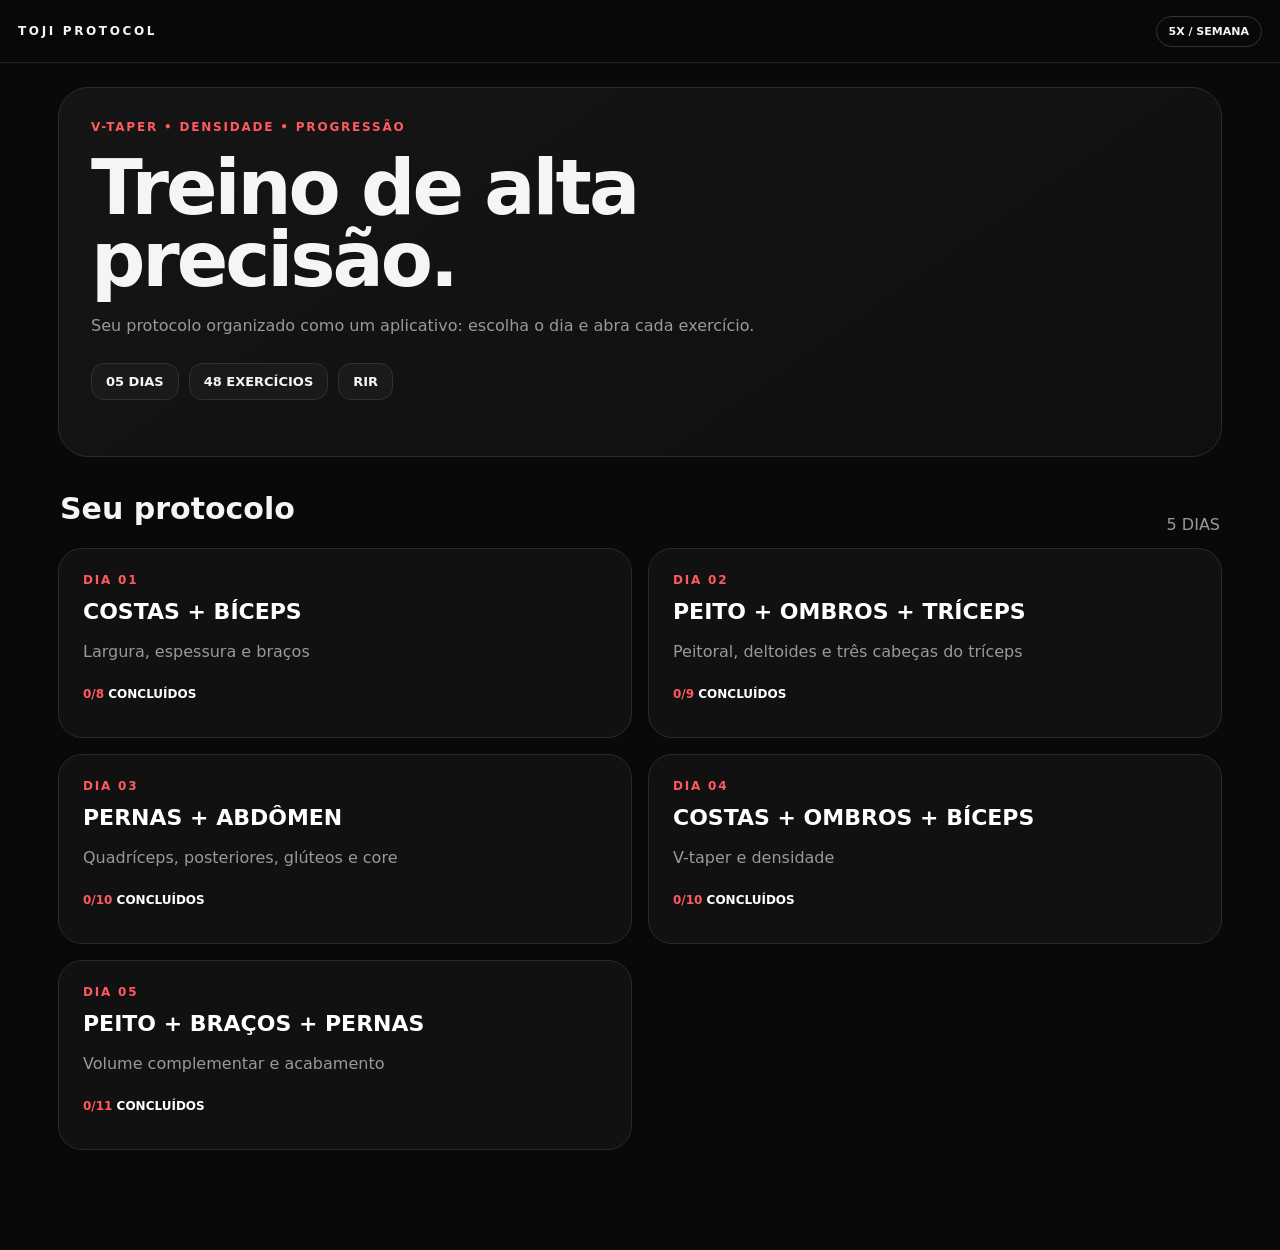
==== commit a493cea6: "Update index.html" ====
--- a/index.html
+++ b/index.html
@@ -1,6 +1 @@
-<!doctype html><html lang="pt-BR"><head><meta charset="utf-8"><meta name="viewport" content="width=device-width,initial-scale=1,viewport-fit=cover"><meta name="theme-color" content="#090909"><link rel="manifest" href="./manifest.json"><meta name="mobile-web-app-capable" content="yes"><title>TOJI PROTOCOL — 5X SEMANA</title><style>
-:root{--bg:#090909;--panel:#111;--line:#292929;--text:#f5f5f5;--muted:#999;--red:#e3262e;--ok:#35c759}*{box-sizing:border-box}html,body{margin:0;background:var(--bg);color:var(--text);font-family:Inter,system-ui,-apple-system,"Segoe UI",sans-serif}body{min-width:320px}button,input{font:inherit}.app{max-width:1920px;margin:auto;min-height:100vh;padding-bottom:84px}.top{position:sticky;top:0;z-index:20;background:#090909ee;border-bottom:1px solid #222;backdrop-filter:blur(18px)}.topin{height:62px;padding:0 18px;display:flex;align-items:center;justify-content:space-between}.brand{font-size:12px;font-weight:900;letter-spacing:.22em}.badge{border:1px solid #333;border-radius:999px;padding:8px 12px;font-size:11px;font-weight:900}.view{display:none}.view.active{display:block}main{padding:24px 18px}.hero{background:linear-gradient(145deg,#151515,#0f0f0f);border:1px solid #2b2b2b;border-radius:30px;padding:32px}.eyebrow{color:#ff5960;font-size:12px;font-weight:900;letter-spacing:.16em;text-transform:uppercase}h1{font-size:clamp(42px,6vw,76px);line-height:.95;margin:18px 0;letter-spacing:-.04em}h2{font-size:30px;margin:0 0 8px}h3{margin:0}p{color:var(--muted);line-height:1.55}.hero p{font-size:17px;max-width:760px}.chips{display:flex;gap:10px;flex-wrap:wrap;margin:24px 0}.chip{background:#1a1a1a;border:1px solid #303030;border-radius:13px;padding:10px 14px;font-weight:900;font-size:13px}.progressbox{background:#0a0a0a;border:1px solid #282828;border-radius:20px;padding:16px;margin-top:18px}.progressrow{display:flex;justify-content:space-between;font-weight:900;font-size:13px}.bar{height:10px;background:#252525;border-radius:99px;overflow:hidden;margin-top:12px}.bar i{display:block;height:100%;width:0;background:var(--red)}.btn{border:0;background:var(--red);padding:16px 22px;border-radius:18px;font-weight:900;cursor:pointer;width:100%;font-size:16px;margin-top:18px}.sectionhead{display:flex;align-items:end;justify-content:space-between;margin:34px 2px 14px}.sectionhead span{color:var(--muted)}.daygrid{display:grid;grid-template-columns:repeat(2,minmax(0,1fr));gap:16px}.daycard{display:block;text-align:left;width:100%;background:#111;color:#fff;border:1px solid #2a2a2a;border-radius:24px;padding:24px;cursor:pointer;min-height:190px}.dayno{color:#ff5960;font-size:12px;font-weight:900;letter-spacing:.16em}.daycard h3{font-size:22px;margin:12px 0 7px}.count{font-size:12px;font-weight:900;margin-top:22px}.count b{color:#ff5960}.toolbar{display:flex;gap:10px;flex-wrap:wrap;margin-bottom:18px}.back{background:#151515;color:#fff;border:1px solid #303030;border-radius:13px;padding:10px 13px;font-weight:900;cursor:pointer}.search{flex:1;min-width:220px;background:#111;border:1px solid #303030;border-radius:13px;padding:12px 14px;color:#fff;outline:none}.exercisegrid{display:grid;grid-template-columns:repeat(2,minmax(0,1fr));gap:14px}.exercise-card{background:#111;border:1px solid #292929;border-radius:22px;overflow:hidden;cursor:pointer}.thumbs{height:180px;background:#080808;display:grid;grid-template-columns:1fr 1fr;gap:1px;border-bottom:1px solid #252525}.thumbs.one{grid-template-columns:1fr}.thumbs img{width:100%;height:100%;object-fit:contain;display:block;background:#080808}.ecardbody{padding:16px}.num{color:#ff5960;font-size:11px;font-weight:900;letter-spacing:.1em}.ecardbody h3{font-size:19px;margin:7px 0 4px}.sub{color:#999;font-size:12px}.meta{display:flex;gap:7px;flex-wrap:wrap;margin-top:13px}.mini{background:#191919;border:1px solid #2b2b2b;border-radius:9px;padding:6px 8px;font-size:11px;font-weight:900}.detail{max-width:1100px;margin:auto}.detailimgs{display:grid;grid-template-columns:1fr 1fr;background:#070707;gap:1px;border:1px solid #2b2b2b}.detailimgs.one{grid-template-columns:1fr}.detailimgs img{width:100%;height:min(520px,52vw);min-height:280px;object-fit:contain;background:#070707}.detailbody{background:#111;border:1px solid #2b2b2b;border-top:0;border-radius:0 0 26px 26px;padding:26px}.tag{display:inline-block;color:#ff5960;font-size:11px;font-weight:900;letter-spacing:.12em}.detailbody h1{font-size:clamp(34px,5vw,56px);margin:10px 0}.stats{display:grid;grid-template-columns:repeat(4,1fr);gap:10px;margin:20px 0}.stat{background:#181818;border:1px solid #2c2c2c;border-radius:14px;padding:12px}.stat small{display:block;color:#888;font-size:10px;font-weight:900;text-transform:uppercase}.stat strong{display:block;margin-top:5px;font-size:15px}.detailcols{display:grid;grid-template-columns:1.1fr .9fr;gap:16px;margin-top:16px}.box{background:#111;border:1px solid #2b2b2b;border-radius:20px;padding:20px}.box h3{margin-bottom:12px;font-size:16px}ol{padding-left:20px;color:#ccc;line-height:1.7}.cue{border-left:3px solid var(--red);padding:12px 14px;background:#171717;border-radius:0 12px 12px 0;color:#ddd}.credit{color:#666;font-size:10px;margin-top:20px;text-align:center}.bottom{position:fixed;bottom:0;left:0;right:0;z-index:30;background:#0b0b0bee;border-top:1px solid #222;backdrop-filter:blur(18px)}.nav{max-width:900px;margin:auto;display:grid;grid-template-columns:repeat(3,1fr);height:72px}.navbtn{background:none;border:0;color:#666;font-weight:900;font-size:11px;cursor:pointer}.navbtn.active{color:#fff}.navbtn span{display:block;font-size:24px;line-height:25px}@media(max-width:760px){main{padding:18px 14px}.hero{padding:24px;border-radius:24px}h1{font-size:44px}.daygrid,.exercisegrid,.detailcols{grid-template-columns:1fr}.daycard{min-height:160px}.thumbs{height:190px}.detailimgs img{height:56vw;min-height:220px}.stats{grid-template-columns:repeat(2,1fr)}.brand{font-size:11px}}</style></head><body><div class="app"><header class="top"><div class="topin"><div class="brand">TOJI PROTOCOL</div><div class="badge">5X / SEMANA</div></div></header><main>
-<section id="home" class="view active"><div class="hero"><div class="eyebrow">V-TAPER • DENSIDADE • PROGRESSÃO</div><h1>Treino de alta<br>precisão.</h1><p>Seu protocolo organizado como um aplicativo: escolha o dia, abra cada exercício e registre sua execução.</p><div class="chips"><div class="chip">05 DIAS</div><div class="chip">48 EXERCÍCIOS</div><div class="chip">RIR</div></div><div class="progressbox"><div class="progressrow"><span>PROGRESSO</span><span id="homePct">0%</span></div><div class="bar"><i id="homeBar"></i></div></div><button class="btn" onclick="showProtocol()">COMEÇAR PROTOCOLO</button></div><div class="sectionhead"><h2>Seu protocolo</h2><span>5 DIAS</span></div><div id="homeDays" class="daygrid"></div></section>
-<section id="protocol" class="view"><div class="toolbar"><button class="back" onclick="showHome()">← INÍCIO</button><input id="search" class="search" placeholder="Pesquisar exercício…" oninput="renderExercises()"></div><div id="protocolDays" class="daygrid"></div><div id="exerciseList" style="display:none"></div></section>
-<section id="progress" class="view"><div class="hero"><div class="eyebrow">ACOMPANHAMENTO</div><h1 id="progressTitle">0%</h1><p>Exercícios concluídos no protocolo atual.</p><div class="progressbox"><div class="progressrow"><span>48 EXERCÍCIOS</span><span id="progressCount">0 / 48</span></div><div class="bar"><i id="progressBar"></i></div></div></div><div class="sectionhead"><h2>Por dia</h2></div><div id="progressDays" class="daygrid"></div></section><section id="detail" class="view"><div class="detail" id="detailContent"></div></section></main></div><footer class="bottom"><div class="nav"><button class="navbtn active" data-view="home" onclick="showHome()"><span>⌂</span>INÍCIO</button><button class="navbtn" data-view="protocol" onclick="showProtocol()"><span>▦</span>PROTOCOLO</button><button class="navbtn" data-view="progress" onclick="showProgress()"><span>◔</span>PROGRESSO</button></div></footer>
-<script>const WORKOUTS=[{"day":"01","name":"COSTAS + BÍCEPS","focus":"Largura, espessura e braços","items":[["Puxada alta pronada","Lat Pulldown","4×6–10","1–3","90–120s","Costas","Latíssimo do dorso","Puxe os cotovelos para baixo, mantendo o tronco estável."],["Remada articulada","Machine Row","3×8–12","1–3","90–120s","Costas","Romboides + trapézio médio","Leve os cotovelos para trás sem perder o controle da volta."],["Puxada neutra","Neutral Lat Pulldown","3×8–12","1–3","90–120s","Costas","Latíssimo do dorso","Pense em levar os cotovelos para o bolso."],["Remada unilateral","One Arm Cable Row","3×10–12","1–2","75–90s","Costas","Latíssimo + romboides","Alongue na frente e reme sem girar o tronco."],["Pullover na polia","Cable Pullover","2×12–15","1–2","60–90s","Costas","Latíssimo do dorso","Mantenha os braços quase estendidos e mova pelo ombro."],["Rosca inclinada","Incline Dumbbell Curl","3×8–12","1–2","75–90s","Bíceps","Cabeça longa","Deixe o braço atrás do tronco e suba sem balançar."],["Rosca Scott","Preacher Curl","3×8–12","1–2","75–90s","Bíceps","Bíceps + braquial","Apoie o braço e controle completamente a descida."],["Rosca martelo","Hammer Curl","2×10–15","1–2","60–75s","Bíceps","Braquial + braquiorradial","Pegada neutra e cotovelos próximos ao corpo."]]},{"day":"02","name":"PEITO + OMBROS + TRÍCEPS","focus":"Peitoral, deltoides e três cabeças do tríceps","items":[["Supino inclinado","Incline Press","4×6–10","1–3","90–120s","Peito","Peitoral clavicular","Desça com controle e empurre mantendo as escápulas estáveis."],["Supino máquina","Chest Press","3×8–12","1–2","90–120s","Peito","Peitoral maior","Ajuste o assento para as alças ficarem próximas ao meio do peito."],["Crucifixo na máquina","Pec Deck","3×10–15","1–2","60–90s","Peito","Peitoral maior","Abra até sentir alongamento confortável e feche sem impulso."],["Desenvolvimento","Shoulder Press","3×6–10","1–3","90–120s","Ombros","Deltoide anterior + lateral","Pressione para cima sem transformar o movimento em balanço."],["Elevação lateral","Lateral Raise","4×10–20","0–2","60–75s","Ombros","Deltoide lateral","Conduza pelos cotovelos e pare antes de perder a posição."],["Crucifixo inverso","Reverse Pec Deck","3×12–20","0–2","60–75s","Ombros","Deltoide posterior","Abra os braços mantendo o pescoço relaxado."],["Tríceps testa","Lying Triceps Extension","3×8–12","1–2","75–90s","Tríceps","Cabeça longa + lateral + medial","Flexione o cotovelo mantendo o braço relativamente fixo."],["Extensão acima da cabeça","Overhead Cable Extension","3×10–15","0–2","60–90s","Tríceps","Cabeça longa","Deixe o cotovelo apontado para frente e estenda sem abrir."],["Pushdown com corda","Rope Pushdown","2×10–15","0–2","60–90s","Tríceps","Lateral + medial","Estenda até o final e mantenha os ombros quietos."]]},{"day":"03","name":"PERNAS + ABDÔMEN","focus":"Quadríceps, posteriores, glúteos e core","items":[["Agachamento / Hack Squat","Hack Squat","4×6–10","1–3","120s","Pernas","Quadríceps + glúteos","Desça com controle e mantenha o pé inteiro apoiado."],["Leg Press","Leg Press","3×8–12","1–2","90–120s","Pernas","Quadríceps + glúteos","Desça até a amplitude que preserve sua posição pélvica."],["Cadeira extensora","Leg Extension","3×10–15","0–2","60–75s","Pernas","Quadríceps","Estenda controlando a volta e sem chutar a carga."],["Stiff / RDL","Romanian Deadlift","3×6–10","1–3","120s","Pernas","Posteriores + glúteos","Leve o quadril para trás mantendo a coluna neutra."],["Mesa flexora","Lying Leg Curl","3×10–15","0–2","60–90s","Pernas","Posteriores","Flexione o joelho sem tirar o quadril do banco."],["Hip Thrust","Hip Thrust","2–3×8–12","1–2","90s","Pernas","Glúteos","Finalize com extensão do quadril sem hiperestender a lombar."],["Panturrilha em pé","Standing Calf Raise","3×8–15","0–2","60–75s","Pernas","Gastrocnêmio + sóleo","Faça uma pausa no alto e alongue com controle."],["Crunch na polia","Cable Crunch","3×10–15","1–2","60s","Abdômen","Reto abdominal","Pense em aproximar costelas e pelve, não apenas puxar com os braços."],["Elevação de pernas","Hanging Leg Raise","3×8–15","1–2","60s","Abdômen","Reto abdominal + flexores","Evite balançar e controle a descida."],["Prancha","Plank","2×30–60s","—","45–60s","Abdômen","Core","Mantenha costelas e pelve organizadas durante todo o tempo."]]},{"day":"04","name":"COSTAS + OMBROS + BÍCEPS","focus":"V-taper e densidade","items":[["Barra fixa / puxada","Pull Up","4×6–10","1–3","90–120s","Costas","Latíssimo do dorso","Comece com escápulas ativas e leve o peito em direção à barra."],["Remada apoiada no peito","Chest Supported Row","3×8–12","1–2","90–120s","Costas","Trapézio médio + romboides","Use o apoio para eliminar balanço e concentrar na remada."],["Puxada unilateral","Single Arm Lat Pulldown","3×10–12","1–2","75–90s","Costas","Latíssimo","Puxe o cotovelo para baixo e ligeiramente para trás."],["Pullover","Cable Pullover","2×12–15","1–2","60–90s","Costas","Latíssimo","Controle o alongamento e não transforme em tríceps."],["Elevação lateral na polia","Cable Lateral Raise","4×12–20","0–2","60s","Ombros","Deltoide lateral","Mantenha tensão contínua e movimento limpo."],["Elevação lateral máquina","Machine Lateral Raise","3×12–20","0–2","60s","Ombros","Deltoide lateral","Suba com os cotovelos e não com as mãos."],["Crucifixo inverso","Rear Delt Fly","3×12–20","0–2","60s","Ombros","Deltoide posterior","Abra sem elevar os ombros em direção às orelhas."],["Rosca direta","Barbell Curl","3×6–10","1–2","75–90s","Bíceps","Bíceps braquial","Mantenha o cotovelo estável e evite inclinar o tronco."],["Rosca Bayesian","Bayesian Curl","3×10–15","0–2","60–75s","Bíceps","Cabeça longa","Deixe o braço atrás do corpo e mantenha tensão no alongamento."],["Rosca martelo","Hammer Curl","2×10–15","0–2","60–75s","Bíceps","Braquial + braquiorradial","Suba sem girar a mão."]]},{"day":"05","name":"PEITO + BRAÇOS + PERNAS","focus":"Volume complementar e acabamento","items":[["Supino inclinado","Incline Press","3×6–10","1–3","90–120s","Peito","Peitoral clavicular","Desça com controle e mantenha o peito alto."],["Supino reto","Flat Bench Press","3×8–12","1–2","90–120s","Peito","Peitoral maior","Mantenha escápulas firmes e punhos alinhados."],["Crossover","Cable Crossover","2×12–15","0–2","60–75s","Peito","Peitoral maior","Feche os braços em arco e contraia o peito."],["Paralelas / máquina assistida","Assisted Dip","3×6–12","1–2","90s","Peito + tríceps","Peitoral inferior + tríceps","Desça com controle e mantenha os ombros confortáveis."],["Extensão acima da cabeça","Overhead Triceps Extension","3×10–15","0–2","60–90s","Tríceps","Cabeça longa","Use amplitude controlada e mantenha o cotovelo organizado."],["Pushdown","Cable Pushdown","2×10–15","0–2","60–90s","Tríceps","Lateral + medial","Estenda os cotovelos sem movimentar os ombros."],["Rosca Scott","Preacher Curl","3×8–12","1–2","75–90s","Bíceps","Bíceps + braquial","Apoie o braço e controle a descida."],["Rosca inclinada","Incline Dumbbell Curl","3×8–12","1–2","75–90s","Bíceps","Cabeça longa","Mantenha os braços atrás do tronco e evite impulso."],["Cadeira extensora","Leg Extension","3×10–15","0–2","60–75s","Pernas","Quadríceps","Estenda com controle e retorne sem soltar a carga."],["Mesa flexora","Lying Leg Curl","3×10–15","0–2","60–90s","Pernas","Posteriores","Mantenha o quadril apoiado e controle a volta."],["Panturrilha","Standing Calf Raise","3×8–15","0–2","60–75s","Pernas","Gastrocnêmio + sóleo","Suba completamente, pause no alto e desça sob controle."]]}];const EXERCISES=[{"name":"Puxada alta pronada","en":"Lat Pulldown","sets":"4×6–10","rir":"1–3","rest":"90–120s","group":"Costas","target":"Latíssimo do dorso","cue":"Puxe os cotovelos para baixo, mantendo o tronco estável.","fallback":"data:image/svg+xml;charset=UTF-8,%3Csvg%20xmlns%3D%22http%3A%2F%2Fwww.w3.org%2F2000%2Fsvg%22%20viewBox%3D%220%200%20400%20420%22%20role%3D%22img%22%20aria-label%3D%22Puxada%20alta%20pronada%20%E2%80%94%20fase%20inicial%22%3E%3Crect%20width%3D%22400%22%20height%3D%22420%22%20fill%3D%22%23f7f9fb%22%2F%3E%3Cg%20stroke%3D%22%237b8794%22%20stroke-width%3D%228%22%20fill%3D%22none%22%20stroke-linecap%3D%22round%22%20stroke-linejoin%3D%22round%22%3E%3Cpath%20d%3D%22M70%20110V55H330V110M95%2055V35M305%2055V35%22%2F%3E%3Cpath%20d%3D%22M105%2085H295%22%2F%3E%3Cpath%20d%3D%22M200%2055V120%22%2F%3E%3C%2Fg%3E%3Cg%20%20stroke%3D%22%2339424e%22%20stroke-width%3D%2210%22%20fill%3D%22%23e9edf2%22%20stroke-linecap%3D%22round%22%20stroke-linejoin%3D%22round%22%3E%3Ccircle%20cx%3D%22200%22%20cy%3D%22140%22%20r%3D%2228%22%2F%3E%3Cpath%20d%3D%22M200%20168L200%20250M200%20190L135%20120M200%20190L265%20120M200%20250L165%20350M200%20250L235%20350%22%2F%3E%3C%2Fg%3E%3Cg%20fill%3D%22%23d9534f%22%20opacity%3D%22.82%22%3E%3Cellipse%20cx%3D%22170%22%20cy%3D%22205%22%20rx%3D%2228%22%20ry%3D%2242%22%2F%3E%3Cellipse%20cx%3D%22230%22%20cy%3D%22205%22%20rx%3D%2228%22%20ry%3D%2242%22%2F%3E%3C%2Fg%3E%3Cg%20stroke%3D%22%2326313d%22%20stroke-width%3D%225%22%20fill%3D%22none%22%20stroke-linecap%3D%22round%22%3E%3C%2Fg%3E%3Crect%20x%3D%2218%22%20y%3D%2218%22%20width%3D%22364%22%20height%3D%2234%22%20rx%3D%2210%22%20fill%3D%22%230d2741%22%2F%3E%3Ctext%20x%3D%22200%22%20y%3D%2241%22%20text-anchor%3D%22middle%22%20font-family%3D%22Arial%2Csans-serif%22%20font-size%3D%2216%22%20font-weight%3D%22700%22%20fill%3D%22white%22%3EFASE%20INICIAL%20%E2%80%A2%20PUXADA%20ALTA%20PRONADA%3C%2Ftext%3E%3Ctext%20x%3D%22200%22%20y%3D%22398%22%20text-anchor%3D%22middle%22%20font-family%3D%22Arial%2Csans-serif%22%20font-size%3D%2213%22%20fill%3D%22%23536273%22%3EEQUIPAMENTO%3A%20LAT%20PULLDOWN%3C%2Ftext%3E%3C%2Fsvg%3E","remote":"lat-pulldown"},{"name":"Remada articulada","en":"Machine Row","sets":"3×8–12","rir":"1–3","rest":"90–120s","group":"Costas","target":"Romboides + trapézio médio","cue":"Leve os cotovelos para trás sem perder o controle da volta.","fallback":"data:image/svg+xml;charset=UTF-8,%3Csvg%20xmlns%3D%22http%3A%2F%2Fwww.w3.org%2F2000%2Fsvg%22%20viewBox%3D%220%200%20400%20420%22%20role%3D%22img%22%20aria-label%3D%22Remada%20articulada%20%E2%80%94%20fase%20inicial%22%3E%3Crect%20width%3D%22400%22%20height%3D%22420%22%20fill%3D%22%23f7f9fb%22%2F%3E%3Cg%20stroke%3D%22%237b8794%22%20stroke-width%3D%228%22%20fill%3D%22none%22%20stroke-linecap%3D%22round%22%20stroke-linejoin%3D%22round%22%3E%3Crect%20x%3D%2265%22%20y%3D%22300%22%20width%3D%22270%22%20height%3D%2218%22%20rx%3D%228%22%2F%3E%3Cpath%20d%3D%22M95%20300V210H135L170%20290M305%20300V205H270%22%2F%3E%3Cpath%20d%3D%22M90%20205H60M310%20205H340%22%2F%3E%3C%2Fg%3E%3Cg%20transform%3D%22translate%280%2025%29%22%20stroke%3D%22%2339424e%22%20stroke-width%3D%2210%22%20fill%3D%22%23e9edf2%22%20stroke-linecap%3D%22round%22%20stroke-linejoin%3D%22round%22%3E%3Ccircle%20cx%3D%22200%22%20cy%3D%22140%22%20r%3D%2228%22%2F%3E%3Cpath%20d%3D%22M200%20168L200%20250M200%20190L135%20120M200%20190L265%20120M200%20250L165%20350M200%20250L235%20350%22%2F%3E%3C%2Fg%3E%3Cg%20fill%3D%22%23d9534f%22%20opacity%3D%22.82%22%3E%3Cellipse%20cx%3D%22178%22%20cy%3D%22215%22%20rx%3D%2224%22%20ry%3D%2234%22%2F%3E%3Cellipse%20cx%3D%22222%22%20cy%3D%22215%22%20rx%3D%2224%22%20ry%3D%2234%22%2F%3E%3C%2Fg%3E%3Cg%20stroke%3D%22%2326313d%22%20stroke-width%3D%225%22%20fill%3D%22none%22%20stroke-linecap%3D%22round%22%3E%3C%2Fg%3E%3Crect%20x%3D%2218%22%20y%3D%2218%22%20width%3D%22364%22%20height%3D%2234%22%20rx%3D%2210%22%20fill%3D%22%230d2741%22%2F%3E%3Ctext%20x%3D%22200%22%20y%3D%2241%22%20text-anchor%3D%22middle%22%20font-family%3D%22Arial%2Csans-serif%22%20font-size%3D%2216%22%20font-weight%3D%22700%22%20fill%3D%22white%22%3EFASE%20INICIAL%20%E2%80%A2%20REMADA%20ARTICULADA%3C%2Ftext%3E%3Ctext%20x%3D%22200%22%20y%3D%22398%22%20text-anchor%3D%22middle%22%20font-family%3D%22Arial%2Csans-serif%22%20font-size%3D%2213%22%20fill%3D%22%23536273%22%3EEQUIPAMENTO%3A%20MACHINE%20ROW%3C%2Ftext%3E%3C%2Fsvg%3E","remote":"https://static.potreningu.pl/exercises/2022/0929/402_3e54ec2977fd0b79578f024589131f59.png"},{"name":"Puxada neutra","en":"Neutral Lat Pulldown","sets":"3×8–12","rir":"1–3","rest":"90–120s","group":"Costas","target":"Latíssimo do dorso","cue":"Pense em levar os cotovelos para o bolso.","fallback":"data:image/svg+xml;charset=UTF-8,%3Csvg%20xmlns%3D%22http%3A%2F%2Fwww.w3.org%2F2000%2Fsvg%22%20viewBox%3D%220%200%20400%20420%22%20role%3D%22img%22%20aria-label%3D%22Puxada%20neutra%20%E2%80%94%20fase%20inicial%22%3E%3Crect%20width%3D%22400%22%20height%3D%22420%22%20fill%3D%22%23f7f9fb%22%2F%3E%3Cg%20stroke%3D%22%237b8794%22%20stroke-width%3D%228%22%20fill%3D%22none%22%20stroke-linecap%3D%22round%22%20stroke-linejoin%3D%22round%22%3E%3Cpath%20d%3D%22M70%20110V55H330V110M95%2055V35M305%2055V35%22%2F%3E%3Cpath%20d%3D%22M105%2085H295%22%2F%3E%3Cpath%20d%3D%22M200%2055V120%22%2F%3E%3C%2Fg%3E%3Cg%20%20stroke%3D%22%2339424e%22%20stroke-width%3D%2210%22%20fill%3D%22%23e9edf2%22%20stroke-linecap%3D%22round%22%20stroke-linejoin%3D%22round%22%3E%3Ccircle%20cx%3D%22200%22%20cy%3D%22140%22%20r%3D%2228%22%2F%3E%3Cpath%20d%3D%22M200%20168L200%20250M200%20190L135%20120M200%20190L265%20120M200%20250L165%20350M200%20250L235%20350%22%2F%3E%3C%2Fg%3E%3Cg%20fill%3D%22%23d9534f%22%20opacity%3D%22.82%22%3E%3Cellipse%20cx%3D%22170%22%20cy%3D%22205%22%20rx%3D%2228%22%20ry%3D%2242%22%2F%3E%3Cellipse%20cx%3D%22230%22%20cy%3D%22205%22%20rx%3D%2228%22%20ry%3D%2242%22%2F%3E%3C%2Fg%3E%3Cg%20stroke%3D%22%2326313d%22%20stroke-width%3D%225%22%20fill%3D%22none%22%20stroke-linecap%3D%22round%22%3E%3C%2Fg%3E%3Crect%20x%3D%2218%22%20y%3D%2218%22%20width%3D%22364%22%20height%3D%2234%22%20rx%3D%2210%22%20fill%3D%22%230d2741%22%2F%3E%3Ctext%20x%3D%22200%22%20y%3D%2241%22%20text-anchor%3D%22middle%22%20font-family%3D%22Arial%2Csans-serif%22%20font-size%3D%2216%22%20font-weight%3D%22700%22%20fill%3D%22white%22%3EFASE%20INICIAL%20%E2%80%A2%20PUXADA%20NEUTRA%3C%2Ftext%3E%3Ctext%20x%3D%22200%22%20y%3D%22398%22%20text-anchor%3D%22middle%22%20font-family%3D%22Arial%2Csans-serif%22%20font-size%3D%2213%22%20fill%3D%22%23536273%22%3EEQUIPAMENTO%3A%20NEUTRAL%20LAT%20PULLDOWN%3C%2Ftext%3E%3C%2Fsvg%3E","remote":"neutral-grip-lat-pulldown"},{"name":"Remada unilateral","en":"One Arm Cable Row","sets":"3×10–12","rir":"1–2","rest":"75–90s","group":"Costas","target":"Latíssimo + romboides","cue":"Alongue na frente e reme sem girar o tronco.","fallback":"data:image/svg+xml;charset=UTF-8,%3Csvg%20xmlns%3D%22http%3A%2F%2Fwww.w3.org%2F2000%2Fsvg%22%20viewBox%3D%220%200%20400%20420%22%20role%3D%22img%22%20aria-label%3D%22Remada%20unilateral%20%E2%80%94%20fase%20inicial%22%3E%3Crect%20width%3D%22400%22%20height%3D%22420%22%20fill%3D%22%23f7f9fb%22%2F%3E%3Cg%20stroke%3D%22%237b8794%22%20stroke-width%3D%228%22%20fill%3D%22none%22%20stroke-linecap%3D%22round%22%20stroke-linejoin%3D%22round%22%3E%3Cpath%20d%3D%22M305%2055V370M305%2075H255M305%20150H255M305%20225H255%22%2F%3E%3Ccircle%20cx%3D%22305%22%20cy%3D%2275%22%20r%3D%229%22%2F%3E%3Cpath%20d%3D%22M305%2075L235%20120%22%2F%3E%3C%2Fg%3E%3Cg%20transform%3D%22translate%280%2025%29%22%20stroke%3D%22%2339424e%22%20stroke-width%3D%2210%22%20fill%3D%22%23e9edf2%22%20stroke-linecap%3D%22round%22%20stroke-linejoin%3D%22round%22%3E%3Ccircle%20cx%3D%22200%22%20cy%3D%22140%22%20r%3D%2228%22%2F%3E%3Cpath%20d%3D%22M200%20168L200%20250M200%20190L135%20120M200%20190L265%20120M200%20250L165%20350M200%20250L235%20350%22%2F%3E%3C%2Fg%3E%3Cg%20fill%3D%22%23d9534f%22%20opacity%3D%22.82%22%3E%3Cellipse%20cx%3D%22178%22%20cy%3D%22215%22%20rx%3D%2224%22%20ry%3D%2234%22%2F%3E%3Cellipse%20cx%3D%22222%22%20cy%3D%22215%22%20rx%3D%2224%22%20ry%3D%2234%22%2F%3E%3C%2Fg%3E%3Cg%20stroke%3D%22%2326313d%22%20stroke-width%3D%225%22%20fill%3D%22none%22%20stroke-linecap%3D%22round%22%3E%3C%2Fg%3E%3Crect%20x%3D%2218%22%20y%3D%2218%22%20width%3D%22364%22%20height%3D%2234%22%20rx%3D%2210%22%20fill%3D%22%230d2741%22%2F%3E%3Ctext%20x%3D%22200%22%20y%3D%2241%22%20text-anchor%3D%22middle%22%20font-family%3D%22Arial%2Csans-serif%22%20font-size%3D%2216%22%20font-weight%3D%22700%22%20fill%3D%22white%22%3EFASE%20INICIAL%20%E2%80%A2%20REMADA%20UNILATERAL%3C%2Ftext%3E%3Ctext%20x%3D%22200%22%20y%3D%22398%22%20text-anchor%3D%22middle%22%20font-family%3D%22Arial%2Csans-serif%22%20font-size%3D%2213%22%20fill%3D%22%23536273%22%3EEQUIPAMENTO%3A%20ONE%20ARM%20CABLE%20ROW%3C%2Ftext%3E%3C%2Fsvg%3E","remote":"https://www.musculaciontotal.com/wp-content/uploads/2018/07/remo-en-polea-baja-a-una-mano.jpg"},{"name":"Pullover na polia","en":"Cable Pullover","sets":"2×12–15","rir":"1–2","rest":"60–90s","group":"Costas","target":"Latíssimo do dorso","cue":"Mantenha os braços quase estendidos e mova pelo ombro.","fallback":"data:image/svg+xml;charset=UTF-8,%3Csvg%20xmlns%3D%22http%3A%2F%2Fwww.w3.org%2F2000%2Fsvg%22%20viewBox%3D%220%200%20400%20420%22%20role%3D%22img%22%20aria-label%3D%22Pullover%20na%20polia%20%E2%80%94%20fase%20inicial%22%3E%3Crect%20width%3D%22400%22%20height%3D%22420%22%20fill%3D%22%23f7f9fb%22%2F%3E%3Cg%20stroke%3D%22%237b8794%22%20stroke-width%3D%228%22%20fill%3D%22none%22%20stroke-linecap%3D%22round%22%20stroke-linejoin%3D%22round%22%3E%3Cpath%20d%3D%22M305%2055V370M305%2075H255M305%20150H255M305%20225H255%22%2F%3E%3Ccircle%20cx%3D%22305%22%20cy%3D%2275%22%20r%3D%229%22%2F%3E%3Cpath%20d%3D%22M305%2075L235%20120%22%2F%3E%3C%2Fg%3E%3Cg%20%20stroke%3D%22%2339424e%22%20stroke-width%3D%2210%22%20fill%3D%22%23e9edf2%22%20stroke-linecap%3D%22round%22%20stroke-linejoin%3D%22round%22%3E%3Ccircle%20cx%3D%22200%22%20cy%3D%22140%22%20r%3D%2228%22%2F%3E%3Cpath%20d%3D%22M200%20168L200%20250M200%20190L135%20120M200%20190L265%20120M200%20250L165%20350M200%20250L235%20350%22%2F%3E%3C%2Fg%3E%3Cg%20fill%3D%22%23d9534f%22%20opacity%3D%22.82%22%3E%3Cellipse%20cx%3D%22170%22%20cy%3D%22205%22%20rx%3D%2228%22%20ry%3D%2242%22%2F%3E%3Cellipse%20cx%3D%22230%22%20cy%3D%22205%22%20rx%3D%2228%22%20ry%3D%2242%22%2F%3E%3C%2Fg%3E%3Cg%20stroke%3D%22%2326313d%22%20stroke-width%3D%225%22%20fill%3D%22none%22%20stroke-linecap%3D%22round%22%3E%3C%2Fg%3E%3Crect%20x%3D%2218%22%20y%3D%2218%22%20width%3D%22364%22%20height%3D%2234%22%20rx%3D%2210%22%20fill%3D%22%230d2741%22%2F%3E%3Ctext%20x%3D%22200%22%20y%3D%2241%22%20text-anchor%3D%22middle%22%20font-family%3D%22Arial%2Csans-serif%22%20font-size%3D%2216%22%20font-weight%3D%22700%22%20fill%3D%22white%22%3EFASE%20INICIAL%20%E2%80%A2%20PULLOVER%20NA%20POLIA%3C%2Ftext%3E%3Ctext%20x%3D%22200%22%20y%3D%22398%22%20text-anchor%3D%22middle%22%20font-family%3D%22Arial%2Csans-serif%22%20font-size%3D%2213%22%20fill%3D%22%23536273%22%3EEQUIPAMENTO%3A%20CABLE%20PULLOVER%3C%2Ftext%3E%3C%2Fsvg%3E","remote":"cable-pullover"},{"name":"Rosca inclinada","en":"Incline Dumbbell Curl","sets":"3×8–12","rir":"1–2","rest":"75–90s","group":"Bíceps","target":"Cabeça longa","cue":"Deixe o braço atrás do tronco e suba sem balançar.","fallback":"data:image/svg+xml;charset=UTF-8,%3Csvg%20xmlns%3D%22http%3A%2F%2Fwww.w3.org%2F2000%2Fsvg%22%20viewBox%3D%220%200%20400%20420%22%20role%3D%22img%22%20aria-label%3D%22Rosca%20inclinada%20%E2%80%94%20fase%20inicial%22%3E%3Crect%20width%3D%22400%22%20height%3D%22420%22%20fill%3D%22%23f7f9fb%22%2F%3E%3Cg%20stroke%3D%22%237b8794%22%20stroke-width%3D%228%22%20fill%3D%22none%22%20stroke-linecap%3D%22round%22%20stroke-linejoin%3D%22round%22%3E%3Cpath%20d%3D%22M85%20355L125%20240H290L325%20355M125%20240L100%20355%22%2F%3E%3Cpath%20d%3D%22M85%20170H315M105%20170V200M295%20170V200%22%2F%3E%3C%2Fg%3E%3Cg%20%20stroke%3D%22%2339424e%22%20stroke-width%3D%2210%22%20fill%3D%22%23e9edf2%22%20stroke-linecap%3D%22round%22%20stroke-linejoin%3D%22round%22%3E%3Ccircle%20cx%3D%22200%22%20cy%3D%22140%22%20r%3D%2228%22%2F%3E%3Cpath%20d%3D%22M200%20168L200%20250M200%20190L145%20245M200%20190L255%20245M200%20250L165%20350M200%20250L235%20350%22%2F%3E%3C%2Fg%3E%3Cg%20fill%3D%22%23d9534f%22%20opacity%3D%22.82%22%3E%3Cellipse%20cx%3D%22126%22%20cy%3D%22265%22%20rx%3D%2211%22%20ry%3D%2235%22%2F%3E%3Cellipse%20cx%3D%22274%22%20cy%3D%22265%22%20rx%3D%2211%22%20ry%3D%2235%22%2F%3E%3C%2Fg%3E%3Cg%20stroke%3D%22%2326313d%22%20stroke-width%3D%225%22%20fill%3D%22none%22%20stroke-linecap%3D%22round%22%3E%3Ccircle%20cx%3D%22135%22%20cy%3D%22120%22%20r%3D%2210%22%2F%3E%3Ccircle%20cx%3D%22265%22%20cy%3D%22120%22%20r%3D%2210%22%2F%3E%3Cpath%20d%3D%22M120%20120H150M250%20120H280%22%2F%3E%3C%2Fg%3E%3Crect%20x%3D%2218%22%20y%3D%2218%22%20width%3D%22364%22%20height%3D%2234%22%20rx%3D%2210%22%20fill%3D%22%230d2741%22%2F%3E%3Ctext%20x%3D%22200%22%20y%3D%2241%22%20text-anchor%3D%22middle%22%20font-family%3D%22Arial%2Csans-serif%22%20font-size%3D%2216%22%20font-weight%3D%22700%22%20fill%3D%22white%22%3EFASE%20INICIAL%20%E2%80%A2%20ROSCA%20INCLINADA%3C%2Ftext%3E%3Ctext%20x%3D%22200%22%20y%3D%22398%22%20text-anchor%3D%22middle%22%20font-family%3D%22Arial%2Csans-serif%22%20font-size%3D%2213%22%20fill%3D%22%23536273%22%3EEQUIPAMENTO%3A%20INCLINE%20DUMBBELL%20CURL%3C%2Ftext%3E%3C%2Fsvg%3E","remote":"dumbbell-incline-curl"},{"name":"Rosca Scott","en":"Preacher Curl","sets":"3×8–12","rir":"1–2","rest":"75–90s","group":"Bíceps","target":"Bíceps + braquial","cue":"Apoie o braço e controle completamente a descida.","fallback":"data:image/svg+xml;charset=UTF-8,%3Csvg%20xmlns%3D%22http%3A%2F%2Fwww.w3.org%2F2000%2Fsvg%22%20viewBox%3D%220%200%20400%20420%22%20role%3D%22img%22%20aria-label%3D%22Rosca%20Scott%20%E2%80%94%20fase%20inicial%22%3E%3Crect%20width%3D%22400%22%20height%3D%22420%22%20fill%3D%22%23f7f9fb%22%2F%3E%3Cg%20stroke%3D%22%237b8794%22%20stroke-width%3D%228%22%20fill%3D%22none%22%20stroke-linecap%3D%22round%22%20stroke-linejoin%3D%22round%22%3E%3Cpath%20d%3D%22M105%20365V285H300V365M120%20285L165%20220H285L305%20285%22%2F%3E%3Cpath%20d%3D%22M150%20245H275%22%2F%3E%3C%2Fg%3E%3Cg%20%20stroke%3D%22%2339424e%22%20stroke-width%3D%2210%22%20fill%3D%22%23e9edf2%22%20stroke-linecap%3D%22round%22%20stroke-linejoin%3D%22round%22%3E%3Ccircle%20cx%3D%22200%22%20cy%3D%22140%22%20r%3D%2228%22%2F%3E%3Cpath%20d%3D%22M200%20168L200%20250M200%20190L145%20245M200%20190L255%20245M200%20250L165%20350M200%20250L235%20350%22%2F%3E%3C%2Fg%3E%3Cg%20fill%3D%22%23d9534f%22%20opacity%3D%22.82%22%3E%3Cellipse%20cx%3D%22126%22%20cy%3D%22265%22%20rx%3D%2211%22%20ry%3D%2235%22%2F%3E%3Cellipse%20cx%3D%22274%22%20cy%3D%22265%22%20rx%3D%2211%22%20ry%3D%2235%22%2F%3E%3C%2Fg%3E%3Cg%20stroke%3D%22%2326313d%22%20stroke-width%3D%225%22%20fill%3D%22none%22%20stroke-linecap%3D%22round%22%3E%3Ccircle%20cx%3D%22135%22%20cy%3D%22120%22%20r%3D%2210%22%2F%3E%3Ccircle%20cx%3D%22265%22%20cy%3D%22120%22%20r%3D%2210%22%2F%3E%3Cpath%20d%3D%22M120%20120H150M250%20120H280%22%2F%3E%3C%2Fg%3E%3Crect%20x%3D%2218%22%20y%3D%2218%22%20width%3D%22364%22%20height%3D%2234%22%20rx%3D%2210%22%20fill%3D%22%230d2741%22%2F%3E%3Ctext%20x%3D%22200%22%20y%3D%2241%22%20text-anchor%3D%22middle%22%20font-family%3D%22Arial%2Csans-serif%22%20font-size%3D%2216%22%20font-weight%3D%22700%22%20fill%3D%22white%22%3EFASE%20INICIAL%20%E2%80%A2%20ROSCA%20SCOTT%3C%2Ftext%3E%3Ctext%20x%3D%22200%22%20y%3D%22398%22%20text-anchor%3D%22middle%22%20font-family%3D%22Arial%2Csans-serif%22%20font-size%3D%2213%22%20fill%3D%22%23536273%22%3EEQUIPAMENTO%3A%20PREACHER%20CURL%3C%2Ftext%3E%3C%2Fsvg%3E","remote":"preacher-curl"},{"name":"Rosca martelo","en":"Hammer Curl","sets":"2×10–15","rir":"1–2","rest":"60–75s","group":"Bíceps","target":"Braquial + braquiorradial","cue":"Pegada neutra e cotovelos próximos ao corpo.","fallback":"data:image/svg+xml;charset=UTF-8,%3Csvg%20xmlns%3D%22http%3A%2F%2Fwww.w3.org%2F2000%2Fsvg%22%20viewBox%3D%220%200%20400%20420%22%20role%3D%22img%22%20aria-label%3D%22Rosca%20martelo%20%E2%80%94%20fase%20inicial%22%3E%3Crect%20width%3D%22400%22%20height%3D%22420%22%20fill%3D%22%23f7f9fb%22%2F%3E%3Cg%20stroke%3D%22%237b8794%22%20stroke-width%3D%228%22%20fill%3D%22none%22%20stroke-linecap%3D%22round%22%20stroke-linejoin%3D%22round%22%3E%3Cpath%20d%3D%22M75%20360H325%22%2F%3E%3C%2Fg%3E%3Cg%20%20stroke%3D%22%2339424e%22%20stroke-width%3D%2210%22%20fill%3D%22%23e9edf2%22%20stroke-linecap%3D%22round%22%20stroke-linejoin%3D%22round%22%3E%3Ccircle%20cx%3D%22200%22%20cy%3D%22140%22%20r%3D%2228%22%2F%3E%3Cpath%20d%3D%22M200%20168L200%20250M200%20190L145%20245M200%20190L255%20245M200%20250L165%20350M200%20250L235%20350%22%2F%3E%3C%2Fg%3E%3Cg%20fill%3D%22%23d9534f%22%20opacity%3D%22.82%22%3E%3Cellipse%20cx%3D%22126%22%20cy%3D%22265%22%20rx%3D%2211%22%20ry%3D%2235%22%2F%3E%3Cellipse%20cx%3D%22274%22%20cy%3D%22265%22%20rx%3D%2211%22%20ry%3D%2235%22%2F%3E%3C%2Fg%3E%3Cg%20stroke%3D%22%2326313d%22%20stroke-width%3D%225%22%20fill%3D%22none%22%20stroke-linecap%3D%22round%22%3E%3Ccircle%20cx%3D%22135%22%20cy%3D%22120%22%20r%3D%2210%22%2F%3E%3Ccircle%20cx%3D%22265%22%20cy%3D%22120%22%20r%3D%2210%22%2F%3E%3Cpath%20d%3D%22M120%20120H150M250%20120H280%22%2F%3E%3C%2Fg%3E%3Crect%20x%3D%2218%22%20y%3D%2218%22%20width%3D%22364%22%20height%3D%2234%22%20rx%3D%2210%22%20fill%3D%22%230d2741%22%2F%3E%3Ctext%20x%3D%22200%22%20y%3D%2241%22%20text-anchor%3D%22middle%22%20font-family%3D%22Arial%2Csans-serif%22%20font-size%3D%2216%22%20font-weight%3D%22700%22%20fill%3D%22white%22%3EFASE%20INICIAL%20%E2%80%A2%20ROSCA%20MARTELO%3C%2Ftext%3E%3Ctext%20x%3D%22200%22%20y%3D%22398%22%20text-anchor%3D%22middle%22%20font-family%3D%22Arial%2Csans-serif%22%20font-size%3D%2213%22%20fill%3D%22%23536273%22%3EEQUIPAMENTO%3A%20HAMMER%20CURL%3C%2Ftext%3E%3C%2Fsvg%3E","remote":"hammer-curl"},{"name":"Supino inclinado","en":"Incline Press","sets":"4×6–10","rir":"1–3","rest":"90–120s","group":"Peito","target":"Peitoral clavicular","cue":"Desça com controle e empurre mantendo as escápulas estáveis.","fallback":"data:image/svg+xml;charset=UTF-8,%3Csvg%20xmlns%3D%22http%3A%2F%2Fwww.w3.org%2F2000%2Fsvg%22%20viewBox%3D%220%200%20400%20420%22%20role%3D%22img%22%20aria-label%3D%22Supino%20inclinado%20%E2%80%94%20fase%20inicial%22%3E%3Crect%20width%3D%22400%22%20height%3D%22420%22%20fill%3D%22%23f7f9fb%22%2F%3E%3Cg%20stroke%3D%22%237b8794%22%20stroke-width%3D%228%22%20fill%3D%22none%22%20stroke-linecap%3D%22round%22%20stroke-linejoin%3D%22round%22%3E%3Cpath%20d%3D%22M80%20350L115%20230L300%20300M115%20230L75%20350M300%20300L330%20350%22%2F%3E%3Crect%20x%3D%22105%22%20y%3D%22220%22%20width%3D%22180%22%20height%3D%2222%22%20rx%3D%228%22%20transform%3D%22rotate%2818%20105%20220%29%22%2F%3E%3C%2Fg%3E%3Cg%20%20stroke%3D%22%2339424e%22%20stroke-width%3D%2210%22%20fill%3D%22%23e9edf2%22%20stroke-linecap%3D%22round%22%20stroke-linejoin%3D%22round%22%3E%3Ccircle%20cx%3D%22200%22%20cy%3D%22150%22%20r%3D%2228%22%2F%3E%3Cpath%20d%3D%22M200%20178L200%20245M200%20190L145%20135M200%20190L255%20135M200%20245L165%20345M200%20245L235%20345%22%2F%3E%3C%2Fg%3E%3Cg%20fill%3D%22%23d9534f%22%20opacity%3D%22.82%22%3E%3Cellipse%20cx%3D%22168%22%20cy%3D%22205%22%20rx%3D%2227%22%20ry%3D%2225%22%2F%3E%3Cellipse%20cx%3D%22232%22%20cy%3D%22205%22%20rx%3D%2227%22%20ry%3D%2225%22%2F%3E%3C%2Fg%3E%3Cg%20stroke%3D%22%2326313d%22%20stroke-width%3D%225%22%20fill%3D%22none%22%20stroke-linecap%3D%22round%22%3E%3Cpath%20d%3D%22M75%20105H325%22%2F%3E%3Ccircle%20cx%3D%2295%22%20cy%3D%22105%22%20r%3D%2220%22%2F%3E%3Ccircle%20cx%3D%22305%22%20cy%3D%22105%22%20r%3D%2220%22%2F%3E%3C%2Fg%3E%3Crect%20x%3D%2218%22%20y%3D%2218%22%20width%3D%22364%22%20height%3D%2234%22%20rx%3D%2210%22%20fill%3D%22%230d2741%22%2F%3E%3Ctext%20x%3D%22200%22%20y%3D%2241%22%20text-anchor%3D%22middle%22%20font-family%3D%22Arial%2Csans-serif%22%20font-size%3D%2216%22%20font-weight%3D%22700%22%20fill%3D%22white%22%3EFASE%20INICIAL%20%E2%80%A2%20SUPINO%20INCLINADO%3C%2Ftext%3E%3Ctext%20x%3D%22200%22%20y%3D%22398%22%20text-anchor%3D%22middle%22%20font-family%3D%22Arial%2Csans-serif%22%20font-size%3D%2213%22%20fill%3D%22%23536273%22%3EEQUIPAMENTO%3A%20INCLINE%20PRESS%3C%2Ftext%3E%3C%2Fsvg%3E","remote":"incline-bench-press"},{"name":"Supino máquina","en":"Chest Press","sets":"3×8–12","rir":"1–2","rest":"90–120s","group":"Peito","target":"Peitoral maior","cue":"Ajuste o assento para as alças ficarem próximas ao meio do peito.","fallback":"data:image/svg+xml;charset=UTF-8,%3Csvg%20xmlns%3D%22http%3A%2F%2Fwww.w3.org%2F2000%2Fsvg%22%20viewBox%3D%220%200%20400%20420%22%20role%3D%22img%22%20aria-label%3D%22Supino%20m%C3%A1quina%20%E2%80%94%20fase%20inicial%22%3E%3Crect%20width%3D%22400%22%20height%3D%22420%22%20fill%3D%22%23f7f9fb%22%2F%3E%3Cg%20stroke%3D%22%237b8794%22%20stroke-width%3D%228%22%20fill%3D%22none%22%20stroke-linecap%3D%22round%22%20stroke-linejoin%3D%22round%22%3E%3Crect%20x%3D%22120%22%20y%3D%22245%22%20width%3D%22160%22%20height%3D%22110%22%20rx%3D%2216%22%2F%3E%3Cpath%20d%3D%22M95%20205H305M120%20205V245M280%20205V245%22%2F%3E%3Cpath%20d%3D%22M125%20215L80%20170M275%20215L320%20170%22%2F%3E%3C%2Fg%3E%3Cg%20%20stroke%3D%22%2339424e%22%20stroke-width%3D%2210%22%20fill%3D%22%23e9edf2%22%20stroke-linecap%3D%22round%22%20stroke-linejoin%3D%22round%22%3E%3Ccircle%20cx%3D%22200%22%20cy%3D%22150%22%20r%3D%2228%22%2F%3E%3Cpath%20d%3D%22M200%20178L200%20245M200%20190L145%20135M200%20190L255%20135M200%20245L165%20345M200%20245L235%20345%22%2F%3E%3C%2Fg%3E%3Cg%20fill%3D%22%23d9534f%22%20opacity%3D%22.82%22%3E%3Cellipse%20cx%3D%22168%22%20cy%3D%22205%22%20rx%3D%2227%22%20ry%3D%2225%22%2F%3E%3Cellipse%20cx%3D%22232%22%20cy%3D%22205%22%20rx%3D%2227%22%20ry%3D%2225%22%2F%3E%3C%2Fg%3E%3Cg%20stroke%3D%22%2326313d%22%20stroke-width%3D%225%22%20fill%3D%22none%22%20stroke-linecap%3D%22round%22%3E%3C%2Fg%3E%3Crect%20x%3D%2218%22%20y%3D%2218%22%20width%3D%22364%22%20height%3D%2234%22%20rx%3D%2210%22%20fill%3D%22%230d2741%22%2F%3E%3Ctext%20x%3D%22200%22%20y%3D%2241%22%20text-anchor%3D%22middle%22%20font-family%3D%22Arial%2Csans-serif%22%20font-size%3D%2216%22%20font-weight%3D%22700%22%20fill%3D%22white%22%3EFASE%20INICIAL%20%E2%80%A2%20SUPINO%20M%C3%81QUINA%3C%2Ftext%3E%3Ctext%20x%3D%22200%22%20y%3D%22398%22%20text-anchor%3D%22middle%22%20font-family%3D%22Arial%2Csans-serif%22%20font-size%3D%2213%22%20fill%3D%22%23536273%22%3EEQUIPAMENTO%3A%20CHEST%20PRESS%3C%2Ftext%3E%3C%2Fsvg%3E","remote":"chest-press-machine"},{"name":"Crucifixo na máquina","en":"Pec Deck","sets":"3×10–15","rir":"1–2","rest":"60–90s","group":"Peito","target":"Peitoral maior","cue":"Abra até sentir alongamento confortável e feche sem impulso.","fallback":"data:image/svg+xml;charset=UTF-8,%3Csvg%20xmlns%3D%22http%3A%2F%2Fwww.w3.org%2F2000%2Fsvg%22%20viewBox%3D%220%200%20400%20420%22%20role%3D%22img%22%20aria-label%3D%22Crucifixo%20na%20m%C3%A1quina%20%E2%80%94%20fase%20inicial%22%3E%3Crect%20width%3D%22400%22%20height%3D%22420%22%20fill%3D%22%23f7f9fb%22%2F%3E%3Cg%20stroke%3D%22%237b8794%22%20stroke-width%3D%228%22%20fill%3D%22none%22%20stroke-linecap%3D%22round%22%20stroke-linejoin%3D%22round%22%3E%3Crect%20x%3D%22120%22%20y%3D%22245%22%20width%3D%22160%22%20height%3D%22110%22%20rx%3D%2216%22%2F%3E%3Cpath%20d%3D%22M95%20205H305M120%20205V245M280%20205V245%22%2F%3E%3Cpath%20d%3D%22M125%20215L80%20170M275%20215L320%20170%22%2F%3E%3C%2Fg%3E%3Cg%20%20stroke%3D%22%2339424e%22%20stroke-width%3D%2210%22%20fill%3D%22%23e9edf2%22%20stroke-linecap%3D%22round%22%20stroke-linejoin%3D%22round%22%3E%3Ccircle%20cx%3D%22200%22%20cy%3D%22150%22%20r%3D%2228%22%2F%3E%3Cpath%20d%3D%22M200%20178L200%20245M200%20190L145%20135M200%20190L255%20135M200%20245L165%20345M200%20245L235%20345%22%2F%3E%3C%2Fg%3E%3Cg%20fill%3D%22%23d9534f%22%20opacity%3D%22.82%22%3E%3Cellipse%20cx%3D%22168%22%20cy%3D%22205%22%20rx%3D%2227%22%20ry%3D%2225%22%2F%3E%3Cellipse%20cx%3D%22232%22%20cy%3D%22205%22%20rx%3D%2227%22%20ry%3D%2225%22%2F%3E%3C%2Fg%3E%3Cg%20stroke%3D%22%2326313d%22%20stroke-width%3D%225%22%20fill%3D%22none%22%20stroke-linecap%3D%22round%22%3E%3C%2Fg%3E%3Crect%20x%3D%2218%22%20y%3D%2218%22%20width%3D%22364%22%20height%3D%2234%22%20rx%3D%2210%22%20fill%3D%22%230d2741%22%2F%3E%3Ctext%20x%3D%22200%22%20y%3D%2241%22%20text-anchor%3D%22middle%22%20font-family%3D%22Arial%2Csans-serif%22%20font-size%3D%2216%22%20font-weight%3D%22700%22%20fill%3D%22white%22%3EFASE%20INICIAL%20%E2%80%A2%20CRUCIFIXO%20NA%20M%C3%81QUINA%3C%2Ftext%3E%3Ctext%20x%3D%22200%22%20y%3D%22398%22%20text-anchor%3D%22middle%22%20font-family%3D%22Arial%2Csans-serif%22%20font-size%3D%2213%22%20fill%3D%22%23536273%22%3EEQUIPAMENTO%3A%20PEC%20DECK%3C%2Ftext%3E%3C%2Fsvg%3E","remote":"pec-deck"},{"name":"Desenvolvimento","en":"Shoulder Press","sets":"3×6–10","rir":"1–3","rest":"90–120s","group":"Ombros","target":"Deltoide anterior + lateral","cue":"Pressione para cima sem transformar o movimento em balanço.","fallback":"data:image/svg+xml;charset=UTF-8,%3Csvg%20xmlns%3D%22http%3A%2F%2Fwww.w3.org%2F2000%2Fsvg%22%20viewBox%3D%220%200%20400%20420%22%20role%3D%22img%22%20aria-label%3D%22Desenvolvimento%20%E2%80%94%20fase%20inicial%22%3E%3Crect%20width%3D%22400%22%20height%3D%22420%22%20fill%3D%22%23f7f9fb%22%2F%3E%3Cg%20stroke%3D%22%237b8794%22%20stroke-width%3D%228%22%20fill%3D%22none%22%20stroke-linecap%3D%22round%22%20stroke-linejoin%3D%22round%22%3E%3Crect%20x%3D%22130%22%20y%3D%22255%22%20width%3D%22140%22%20height%3D%22100%22%20rx%3D%2215%22%2F%3E%3Cpath%20d%3D%22M130%20255V125M270%20255V125M130%20140H90M270%20140H310%22%2F%3E%3C%2Fg%3E%3Cg%20%20stroke%3D%22%2339424e%22%20stroke-width%3D%2210%22%20fill%3D%22%23e9edf2%22%20stroke-linecap%3D%22round%22%20stroke-linejoin%3D%22round%22%3E%3Ccircle%20cx%3D%22200%22%20cy%3D%22150%22%20r%3D%2228%22%2F%3E%3Cpath%20d%3D%22M200%20178L200%20245M200%20190L145%20135M200%20190L255%20135M200%20245L165%20345M200%20245L235%20345%22%2F%3E%3C%2Fg%3E%3Cg%20fill%3D%22%23d9534f%22%20opacity%3D%22.82%22%3E%3Cellipse%20cx%3D%22150%22%20cy%3D%22198%22%20rx%3D%2217%22%20ry%3D%2217%22%2F%3E%3Cellipse%20cx%3D%22250%22%20cy%3D%22198%22%20rx%3D%2217%22%20ry%3D%2217%22%2F%3E%3C%2Fg%3E%3Cg%20stroke%3D%22%2326313d%22%20stroke-width%3D%225%22%20fill%3D%22none%22%20stroke-linecap%3D%22round%22%3E%3C%2Fg%3E%3Crect%20x%3D%2218%22%20y%3D%2218%22%20width%3D%22364%22%20height%3D%2234%22%20rx%3D%2210%22%20fill%3D%22%230d2741%22%2F%3E%3Ctext%20x%3D%22200%22%20y%3D%2241%22%20text-anchor%3D%22middle%22%20font-family%3D%22Arial%2Csans-serif%22%20font-size%3D%2216%22%20font-weight%3D%22700%22%20fill%3D%22white%22%3EFASE%20INICIAL%20%E2%80%A2%20DESENVOLVIMENTO%3C%2Ftext%3E%3Ctext%20x%3D%22200%22%20y%3D%22398%22%20text-anchor%3D%22middle%22%20font-family%3D%22Arial%2Csans-serif%22%20font-size%3D%2213%22%20fill%3D%22%23536273%22%3EEQUIPAMENTO%3A%20SHOULDER%20PRESS%3C%2Ftext%3E%3C%2Fsvg%3E","remote":"machine-shoulder-press"},{"name":"Elevação lateral","en":"Lateral Raise","sets":"4×10–20","rir":"0–2","rest":"60–75s","group":"Ombros","target":"Deltoide lateral","cue":"Conduza pelos cotovelos e pare antes de perder a posição.","fallback":"data:image/svg+xml;charset=UTF-8,%3Csvg%20xmlns%3D%22http%3A%2F%2Fwww.w3.org%2F2000%2Fsvg%22%20viewBox%3D%220%200%20400%20420%22%20role%3D%22img%22%20aria-label%3D%22Eleva%C3%A7%C3%A3o%20lateral%20%E2%80%94%20fase%20inicial%22%3E%3Crect%20width%3D%22400%22%20height%3D%22420%22%20fill%3D%22%23f7f9fb%22%2F%3E%3Cg%20stroke%3D%22%237b8794%22%20stroke-width%3D%228%22%20fill%3D%22none%22%20stroke-linecap%3D%22round%22%20stroke-linejoin%3D%22round%22%3E%3Cpath%20d%3D%22M85%20365V300M315%20365V300%22%2F%3E%3C%2Fg%3E%3Cg%20%20stroke%3D%22%2339424e%22%20stroke-width%3D%2210%22%20fill%3D%22%23e9edf2%22%20stroke-linecap%3D%22round%22%20stroke-linejoin%3D%22round%22%3E%3Ccircle%20cx%3D%22200%22%20cy%3D%22140%22%20r%3D%2228%22%2F%3E%3Cpath%20d%3D%22M200%20168L200%20250M200%20190L135%20120M200%20190L265%20120M200%20250L165%20350M200%20250L235%20350%22%2F%3E%3C%2Fg%3E%3Cg%20fill%3D%22%23d9534f%22%20opacity%3D%22.82%22%3E%3Cellipse%20cx%3D%22150%22%20cy%3D%22198%22%20rx%3D%2217%22%20ry%3D%2217%22%2F%3E%3Cellipse%20cx%3D%22250%22%20cy%3D%22198%22%20rx%3D%2217%22%20ry%3D%2217%22%2F%3E%3C%2Fg%3E%3Cg%20stroke%3D%22%2326313d%22%20stroke-width%3D%225%22%20fill%3D%22none%22%20stroke-linecap%3D%22round%22%3E%3Ccircle%20cx%3D%22135%22%20cy%3D%22120%22%20r%3D%2210%22%2F%3E%3Ccircle%20cx%3D%22265%22%20cy%3D%22120%22%20r%3D%2210%22%2F%3E%3Cpath%20d%3D%22M120%20120H150M250%20120H280%22%2F%3E%3C%2Fg%3E%3Crect%20x%3D%2218%22%20y%3D%2218%22%20width%3D%22364%22%20height%3D%2234%22%20rx%3D%2210%22%20fill%3D%22%230d2741%22%2F%3E%3Ctext%20x%3D%22200%22%20y%3D%2241%22%20text-anchor%3D%22middle%22%20font-family%3D%22Arial%2Csans-serif%22%20font-size%3D%2216%22%20font-weight%3D%22700%22%20fill%3D%22white%22%3EFASE%20INICIAL%20%E2%80%A2%20ELEVA%C3%87%C3%83O%20LATERAL%3C%2Ftext%3E%3Ctext%20x%3D%22200%22%20y%3D%22398%22%20text-anchor%3D%22middle%22%20font-family%3D%22Arial%2Csans-serif%22%20font-size%3D%2213%22%20fill%3D%22%23536273%22%3EEQUIPAMENTO%3A%20LATERAL%20RAISE%3C%2Ftext%3E%3C%2Fsvg%3E","remote":"lateral-raise"},{"name":"Crucifixo inverso","en":"Reverse Pec Deck","sets":"3×12–20","rir":"0–2","rest":"60–75s","group":"Ombros","target":"Deltoide posterior","cue":"Abra os braços mantendo o pescoço relaxado.","fallback":"data:image/svg+xml;charset=UTF-8,%3Csvg%20xmlns%3D%22http%3A%2F%2Fwww.w3.org%2F2000%2Fsvg%22%20viewBox%3D%220%200%20400%20420%22%20role%3D%22img%22%20aria-label%3D%22Crucifixo%20inverso%20%E2%80%94%20fase%20inicial%22%3E%3Crect%20width%3D%22400%22%20height%3D%22420%22%20fill%3D%22%23f7f9fb%22%2F%3E%3Cg%20stroke%3D%22%237b8794%22%20stroke-width%3D%228%22%20fill%3D%22none%22%20stroke-linecap%3D%22round%22%20stroke-linejoin%3D%22round%22%3E%3Crect%20x%3D%22120%22%20y%3D%22245%22%20width%3D%22160%22%20height%3D%22110%22%20rx%3D%2216%22%2F%3E%3Cpath%20d%3D%22M95%20205H305M120%20205V245M280%20205V245%22%2F%3E%3Cpath%20d%3D%22M125%20215L80%20170M275%20215L320%20170%22%2F%3E%3C%2Fg%3E%3Cg%20%20stroke%3D%22%2339424e%22%20stroke-width%3D%2210%22%20fill%3D%22%23e9edf2%22%20stroke-linecap%3D%22round%22%20stroke-linejoin%3D%22round%22%3E%3Ccircle%20cx%3D%22200%22%20cy%3D%22150%22%20r%3D%2228%22%2F%3E%3Cpath%20d%3D%22M200%20178L200%20245M200%20190L145%20135M200%20190L255%20135M200%20245L165%20345M200%20245L235%20345%22%2F%3E%3C%2Fg%3E%3Cg%20fill%3D%22%23d9534f%22%20opacity%3D%22.82%22%3E%3Cellipse%20cx%3D%22168%22%20cy%3D%22205%22%20rx%3D%2227%22%20ry%3D%2225%22%2F%3E%3Cellipse%20cx%3D%22232%22%20cy%3D%22205%22%20rx%3D%2227%22%20ry%3D%2225%22%2F%3E%3C%2Fg%3E%3Cg%20stroke%3D%22%2326313d%22%20stroke-width%3D%225%22%20fill%3D%22none%22%20stroke-linecap%3D%22round%22%3E%3C%2Fg%3E%3Crect%20x%3D%2218%22%20y%3D%2218%22%20width%3D%22364%22%20height%3D%2234%22%20rx%3D%2210%22%20fill%3D%22%230d2741%22%2F%3E%3Ctext%20x%3D%22200%22%20y%3D%2241%22%20text-anchor%3D%22middle%22%20font-family%3D%22Arial%2Csans-serif%22%20font-size%3D%2216%22%20font-weight%3D%22700%22%20fill%3D%22white%22%3EFASE%20INICIAL%20%E2%80%A2%20CRUCIFIXO%20INVERSO%3C%2Ftext%3E%3Ctext%20x%3D%22200%22%20y%3D%22398%22%20text-anchor%3D%22middle%22%20font-family%3D%22Arial%2Csans-serif%22%20font-size%3D%2213%22%20fill%3D%22%23536273%22%3EEQUIPAMENTO%3A%20REVERSE%20PEC%20DECK%3C%2Ftext%3E%3C%2Fsvg%3E","remote":"https://s3assets.skimble.com/assets/1644242/image_iphone.jpg"},{"name":"Tríceps testa","en":"Lying Triceps Extension","sets":"3×8–12","rir":"1–2","rest":"75–90s","group":"Tríceps","target":"Cabeça longa + lateral + medial","cue":"Flexione o cotovelo mantendo o braço relativamente fixo.","fallback":"data:image/svg+xml;charset=UTF-8,%3Csvg%20xmlns%3D%22http%3A%2F%2Fwww.w3.org%2F2000%2Fsvg%22%20viewBox%3D%220%200%20400%20420%22%20role%3D%22img%22%20aria-label%3D%22Tr%C3%ADceps%20testa%20%E2%80%94%20fase%20inicial%22%3E%3Crect%20width%3D%22400%22%20height%3D%22420%22%20fill%3D%22%23f7f9fb%22%2F%3E%3Cg%20stroke%3D%22%237b8794%22%20stroke-width%3D%228%22%20fill%3D%22none%22%20stroke-linecap%3D%22round%22%20stroke-linejoin%3D%22round%22%3E%3Cpath%20d%3D%22M80%20350L115%20285H300L330%20350M115%20285V265M300%20285V265M80%20205H330%22%2F%3E%3C%2Fg%3E%3Cg%20%20stroke%3D%22%2339424e%22%20stroke-width%3D%2210%22%20fill%3D%22%23e9edf2%22%20stroke-linecap%3D%22round%22%20stroke-linejoin%3D%22round%22%3E%3Ccircle%20cx%3D%22200%22%20cy%3D%22140%22%20r%3D%2228%22%2F%3E%3Cpath%20d%3D%22M200%20168L200%20250M200%20190L145%20245M200%20190L255%20245M200%20250L165%20350M200%20250L235%20350%22%2F%3E%3C%2Fg%3E%3Cg%20fill%3D%22%23d9534f%22%20opacity%3D%22.82%22%3E%3Cellipse%20cx%3D%22118%22%20cy%3D%22250%22%20rx%3D%2210%22%20ry%3D%2234%22%2F%3E%3Cellipse%20cx%3D%22282%22%20cy%3D%22250%22%20rx%3D%2210%22%20ry%3D%2234%22%2F%3E%3C%2Fg%3E%3Cg%20stroke%3D%22%2326313d%22%20stroke-width%3D%225%22%20fill%3D%22none%22%20stroke-linecap%3D%22round%22%3E%3Cpath%20d%3D%22M75%20105H325%22%2F%3E%3Ccircle%20cx%3D%2295%22%20cy%3D%22105%22%20r%3D%2220%22%2F%3E%3Ccircle%20cx%3D%22305%22%20cy%3D%22105%22%20r%3D%2220%22%2F%3E%3C%2Fg%3E%3Crect%20x%3D%2218%22%20y%3D%2218%22%20width%3D%22364%22%20height%3D%2234%22%20rx%3D%2210%22%20fill%3D%22%230d2741%22%2F%3E%3Ctext%20x%3D%22200%22%20y%3D%2241%22%20text-anchor%3D%22middle%22%20font-family%3D%22Arial%2Csans-serif%22%20font-size%3D%2216%22%20font-weight%3D%22700%22%20fill%3D%22white%22%3EFASE%20INICIAL%20%E2%80%A2%20TR%C3%8DCEPS%20TESTA%3C%2Ftext%3E%3Ctext%20x%3D%22200%22%20y%3D%22398%22%20text-anchor%3D%22middle%22%20font-family%3D%22Arial%2Csans-serif%22%20font-size%3D%2213%22%20fill%3D%22%23536273%22%3EEQUIPAMENTO%3A%20LYING%20TRICEPS%20EXTENSION%3C%2Ftext%3E%3C%2Fsvg%3E","remote":"lying-tricep-extension"},{"name":"Extensão acima da cabeça","en":"Overhead Cable Extension","sets":"3×10–15","rir":"0–2","rest":"60–90s","group":"Tríceps","target":"Cabeça longa","cue":"Deixe o cotovelo apontado para frente e estenda sem abrir.","fallback":"data:image/svg+xml;charset=UTF-8,%3Csvg%20xmlns%3D%22http%3A%2F%2Fwww.w3.org%2F2000%2Fsvg%22%20viewBox%3D%220%200%20400%20420%22%20role%3D%22img%22%20aria-label%3D%22Extens%C3%A3o%20acima%20da%20cabe%C3%A7a%20%E2%80%94%20fase%20inicial%22%3E%3Crect%20width%3D%22400%22%20height%3D%22420%22%20fill%3D%22%23f7f9fb%22%2F%3E%3Cg%20stroke%3D%22%237b8794%22%20stroke-width%3D%228%22%20fill%3D%22none%22%20stroke-linecap%3D%22round%22%20stroke-linejoin%3D%22round%22%3E%3Cpath%20d%3D%22M305%2055V370M305%2075H255M305%20150H255M305%20225H255%22%2F%3E%3Ccircle%20cx%3D%22305%22%20cy%3D%2275%22%20r%3D%229%22%2F%3E%3Cpath%20d%3D%22M305%2075L235%20120%22%2F%3E%3C%2Fg%3E%3Cg%20%20stroke%3D%22%2339424e%22%20stroke-width%3D%2210%22%20fill%3D%22%23e9edf2%22%20stroke-linecap%3D%22round%22%20stroke-linejoin%3D%22round%22%3E%3Ccircle%20cx%3D%22200%22%20cy%3D%22140%22%20r%3D%2228%22%2F%3E%3Cpath%20d%3D%22M200%20168L200%20250M200%20190L145%20245M200%20190L255%20245M200%20250L165%20350M200%20250L235%20350%22%2F%3E%3C%2Fg%3E%3Cg%20fill%3D%22%23d9534f%22%20opacity%3D%22.82%22%3E%3Cellipse%20cx%3D%22118%22%20cy%3D%22250%22%20rx%3D%2210%22%20ry%3D%2234%22%2F%3E%3Cellipse%20cx%3D%22282%22%20cy%3D%22250%22%20rx%3D%2210%22%20ry%3D%2234%22%2F%3E%3C%2Fg%3E%3Cg%20stroke%3D%22%2326313d%22%20stroke-width%3D%225%22%20fill%3D%22none%22%20stroke-linecap%3D%22round%22%3E%3C%2Fg%3E%3Crect%20x%3D%2218%22%20y%3D%2218%22%20width%3D%22364%22%20height%3D%2234%22%20rx%3D%2210%22%20fill%3D%22%230d2741%22%2F%3E%3Ctext%20x%3D%22200%22%20y%3D%2241%22%20text-anchor%3D%22middle%22%20font-family%3D%22Arial%2Csans-serif%22%20font-size%3D%2216%22%20font-weight%3D%22700%22%20fill%3D%22white%22%3EFASE%20INICIAL%20%E2%80%A2%20EXTENS%C3%83O%20ACIMA%20DA%20CABE%C3%87A%3C%2Ftext%3E%3Ctext%20x%3D%22200%22%20y%3D%22398%22%20text-anchor%3D%22middle%22%20font-family%3D%22Arial%2Csans-serif%22%20font-size%3D%2213%22%20fill%3D%22%23536273%22%3EEQUIPAMENTO%3A%20OVERHEAD%20CABLE%20EXTENSION%3C%2Ftext%3E%3C%2Fsvg%3E","remote":null},{"name":"Pushdown com corda","en":"Rope Pushdown","sets":"2×10–15","rir":"0–2","rest":"60–90s","group":"Tríceps","target":"Lateral + medial","cue":"Estenda até o final e mantenha os ombros quietos.","fallback":"data:image/svg+xml;charset=UTF-8,%3Csvg%20xmlns%3D%22http%3A%2F%2Fwww.w3.org%2F2000%2Fsvg%22%20viewBox%3D%220%200%20400%20420%22%20role%3D%22img%22%20aria-label%3D%22Pushdown%20com%20corda%20%E2%80%94%20fase%20inicial%22%3E%3Crect%20width%3D%22400%22%20height%3D%22420%22%20fill%3D%22%23f7f9fb%22%2F%3E%3Cg%20stroke%3D%22%237b8794%22%20stroke-width%3D%228%22%20fill%3D%22none%22%20stroke-linecap%3D%22round%22%20stroke-linejoin%3D%22round%22%3E%3Cpath%20d%3D%22M305%2055V370M305%2075H255M305%20150H255M305%20225H255%22%2F%3E%3Ccircle%20cx%3D%22305%22%20cy%3D%2275%22%20r%3D%229%22%2F%3E%3Cpath%20d%3D%22M305%2075L235%20120%22%2F%3E%3C%2Fg%3E%3Cg%20%20stroke%3D%22%2339424e%22%20stroke-width%3D%2210%22%20fill%3D%22%23e9edf2%22%20stroke-linecap%3D%22round%22%20stroke-linejoin%3D%22round%22%3E%3Ccircle%20cx%3D%22200%22%20cy%3D%22140%22%20r%3D%2228%22%2F%3E%3Cpath%20d%3D%22M200%20168L200%20250M200%20190L145%20245M200%20190L255%20245M200%20250L165%20350M200%20250L235%20350%22%2F%3E%3C%2Fg%3E%3Cg%20fill%3D%22%23d9534f%22%20opacity%3D%22.82%22%3E%3Cellipse%20cx%3D%22118%22%20cy%3D%22250%22%20rx%3D%2210%22%20ry%3D%2234%22%2F%3E%3Cellipse%20cx%3D%22282%22%20cy%3D%22250%22%20rx%3D%2210%22%20ry%3D%2234%22%2F%3E%3C%2Fg%3E%3Cg%20stroke%3D%22%2326313d%22%20stroke-width%3D%225%22%20fill%3D%22none%22%20stroke-linecap%3D%22round%22%3E%3C%2Fg%3E%3Crect%20x%3D%2218%22%20y%3D%2218%22%20width%3D%22364%22%20height%3D%2234%22%20rx%3D%2210%22%20fill%3D%22%230d2741%22%2F%3E%3Ctext%20x%3D%22200%22%20y%3D%2241%22%20text-anchor%3D%22middle%22%20font-family%3D%22Arial%2Csans-serif%22%20font-size%3D%2216%22%20font-weight%3D%22700%22%20fill%3D%22white%22%3EFASE%20INICIAL%20%E2%80%A2%20PUSHDOWN%20COM%20CORDA%3C%2Ftext%3E%3Ctext%20x%3D%22200%22%20y%3D%22398%22%20text-anchor%3D%22middle%22%20font-family%3D%22Arial%2Csans-serif%22%20font-size%3D%2213%22%20fill%3D%22%23536273%22%3EEQUIPAMENTO%3A%20ROPE%20PUSHDOWN%3C%2Ftext%3E%3C%2Fsvg%3E","remote":"tricep-pushdown"},{"name":"Agachamento / Hack Squat","en":"Hack Squat","sets":"4×6–10","rir":"1–3","rest":"120s","group":"Pernas","target":"Quadríceps + glúteos","cue":"Desça com controle e mantenha o pé inteiro apoiado.","fallback":"data:image/svg+xml;charset=UTF-8,%3Csvg%20xmlns%3D%22http%3A%2F%2Fwww.w3.org%2F2000%2Fsvg%22%20viewBox%3D%220%200%20400%20420%22%20role%3D%22img%22%20aria-label%3D%22Agachamento%20%2F%20Hack%20Squat%20%E2%80%94%20fase%20inicial%22%3E%3Crect%20width%3D%22400%22%20height%3D%22420%22%20fill%3D%22%23f7f9fb%22%2F%3E%3Cg%20stroke%3D%22%237b8794%22%20stroke-width%3D%228%22%20fill%3D%22none%22%20stroke-linecap%3D%22round%22%20stroke-linejoin%3D%22round%22%3E%3Cpath%20d%3D%22M95%20360L125%20100H300L335%20360M125%20100L70%2060M300%20100L350%2060M150%20125H275%22%2F%3E%3C%2Fg%3E%3Cg%20%20stroke%3D%22%2339424e%22%20stroke-width%3D%2210%22%20fill%3D%22%23e9edf2%22%20stroke-linecap%3D%22round%22%20stroke-linejoin%3D%22round%22%3E%3Ccircle%20cx%3D%22200%22%20cy%3D%22145%22%20r%3D%2230%22%2F%3E%3Cpath%20d%3D%22M200%20175L200%20245M165%20205L235%20205M200%20245L155%20320M200%20245L250%20320M155%20320L135%20355M250%20320L270%20355%22%2F%3E%3C%2Fg%3E%3Cg%20fill%3D%22%23d9534f%22%20opacity%3D%22.82%22%3E%3Cellipse%20cx%3D%22150%22%20cy%3D%22350%22%20rx%3D%2217%22%20ry%3D%2248%22%2F%3E%3Cellipse%20cx%3D%22250%22%20cy%3D%22350%22%20rx%3D%2217%22%20ry%3D%2248%22%2F%3E%3C%2Fg%3E%3Cg%20stroke%3D%22%2326313d%22%20stroke-width%3D%225%22%20fill%3D%22none%22%20stroke-linecap%3D%22round%22%3E%3C%2Fg%3E%3Crect%20x%3D%2218%22%20y%3D%2218%22%20width%3D%22364%22%20height%3D%2234%22%20rx%3D%2210%22%20fill%3D%22%230d2741%22%2F%3E%3Ctext%20x%3D%22200%22%20y%3D%2241%22%20text-anchor%3D%22middle%22%20font-family%3D%22Arial%2Csans-serif%22%20font-size%3D%2216%22%20font-weight%3D%22700%22%20fill%3D%22white%22%3EFASE%20INICIAL%20%E2%80%A2%20AGACHAMENTO%20%2F%20HACK%20SQUAT%3C%2Ftext%3E%3Ctext%20x%3D%22200%22%20y%3D%22398%22%20text-anchor%3D%22middle%22%20font-family%3D%22Arial%2Csans-serif%22%20font-size%3D%2213%22%20fill%3D%22%23536273%22%3EEQUIPAMENTO%3A%20HACK%20SQUAT%3C%2Ftext%3E%3C%2Fsvg%3E","remote":"hack-squat"},{"name":"Leg Press","en":"Leg Press","sets":"3×8–12","rir":"1–2","rest":"90–120s","group":"Pernas","target":"Quadríceps + glúteos","cue":"Desça até a amplitude que preserve sua posição pélvica.","fallback":"data:image/svg+xml;charset=UTF-8,%3Csvg%20xmlns%3D%22http%3A%2F%2Fwww.w3.org%2F2000%2Fsvg%22%20viewBox%3D%220%200%20400%20420%22%20role%3D%22img%22%20aria-label%3D%22Leg%20Press%20%E2%80%94%20fase%20inicial%22%3E%3Crect%20width%3D%22400%22%20height%3D%22420%22%20fill%3D%22%23f7f9fb%22%2F%3E%3Cg%20stroke%3D%22%237b8794%22%20stroke-width%3D%228%22%20fill%3D%22none%22%20stroke-linecap%3D%22round%22%20stroke-linejoin%3D%22round%22%3E%3Cpath%20d%3D%22M80%20365L125%20170H285L330%20365M125%20170L105%2095M285%20170L305%2095%22%2F%3E%3Crect%20x%3D%22125%22%20y%3D%2275%22%20width%3D%22160%22%20height%3D%2225%22%20rx%3D%228%22%20transform%3D%22rotate%2812%20125%2075%29%22%2F%3E%3C%2Fg%3E%3Cg%20%20stroke%3D%22%2339424e%22%20stroke-width%3D%2210%22%20fill%3D%22%23e9edf2%22%20stroke-linecap%3D%22round%22%20stroke-linejoin%3D%22round%22%3E%3Ccircle%20cx%3D%22200%22%20cy%3D%22145%22%20r%3D%2230%22%2F%3E%3Cpath%20d%3D%22M200%20175L200%20245M165%20205L235%20205M200%20245L155%20320M200%20245L250%20320M155%20320L135%20355M250%20320L270%20355%22%2F%3E%3C%2Fg%3E%3Cg%20fill%3D%22%23d9534f%22%20opacity%3D%22.82%22%3E%3Cellipse%20cx%3D%22168%22%20cy%3D%22205%22%20rx%3D%2227%22%20ry%3D%2225%22%2F%3E%3Cellipse%20cx%3D%22232%22%20cy%3D%22205%22%20rx%3D%2227%22%20ry%3D%2225%22%2F%3E%3C%2Fg%3E%3Cg%20stroke%3D%22%2326313d%22%20stroke-width%3D%225%22%20fill%3D%22none%22%20stroke-linecap%3D%22round%22%3E%3C%2Fg%3E%3Crect%20x%3D%2218%22%20y%3D%2218%22%20width%3D%22364%22%20height%3D%2234%22%20rx%3D%2210%22%20fill%3D%22%230d2741%22%2F%3E%3Ctext%20x%3D%22200%22%20y%3D%2241%22%20text-anchor%3D%22middle%22%20font-family%3D%22Arial%2Csans-serif%22%20font-size%3D%2216%22%20font-weight%3D%22700%22%20fill%3D%22white%22%3EFASE%20INICIAL%20%E2%80%A2%20LEG%20PRESS%3C%2Ftext%3E%3Ctext%20x%3D%22200%22%20y%3D%22398%22%20text-anchor%3D%22middle%22%20font-family%3D%22Arial%2Csans-serif%22%20font-size%3D%2213%22%20fill%3D%22%23536273%22%3EEQUIPAMENTO%3A%20LEG%20PRESS%3C%2Ftext%3E%3C%2Fsvg%3E","remote":"leg-press"},{"name":"Cadeira extensora","en":"Leg Extension","sets":"3×10–15","rir":"0–2","rest":"60–75s","group":"Pernas","target":"Quadríceps","cue":"Estenda controlando a volta e sem chutar a carga.","fallback":"data:image/svg+xml;charset=UTF-8,%3Csvg%20xmlns%3D%22http%3A%2F%2Fwww.w3.org%2F2000%2Fsvg%22%20viewBox%3D%220%200%20400%20420%22%20role%3D%22img%22%20aria-label%3D%22Cadeira%20extensora%20%E2%80%94%20fase%20inicial%22%3E%3Crect%20width%3D%22400%22%20height%3D%22420%22%20fill%3D%22%23f7f9fb%22%2F%3E%3Cg%20stroke%3D%22%237b8794%22%20stroke-width%3D%228%22%20fill%3D%22none%22%20stroke-linecap%3D%22round%22%20stroke-linejoin%3D%22round%22%3E%3Crect%20x%3D%22105%22%20y%3D%22260%22%20width%3D%22190%22%20height%3D%2295%22%20rx%3D%2215%22%2F%3E%3Cpath%20d%3D%22M135%20260V205M265%20260V205M135%20205H265%22%2F%3E%3Cpath%20d%3D%22M160%20350L105%20370M240%20350L295%20370%22%2F%3E%3C%2Fg%3E%3Cg%20%20stroke%3D%22%2339424e%22%20stroke-width%3D%2210%22%20fill%3D%22%23e9edf2%22%20stroke-linecap%3D%22round%22%20stroke-linejoin%3D%22round%22%3E%3Ccircle%20cx%3D%22200%22%20cy%3D%22145%22%20r%3D%2230%22%2F%3E%3Cpath%20d%3D%22M200%20175L200%20245M165%20205L235%20205M200%20245L155%20320M200%20245L250%20320M155%20320L135%20355M250%20320L270%20355%22%2F%3E%3C%2Fg%3E%3Cg%20fill%3D%22%23d9534f%22%20opacity%3D%22.82%22%3E%3Cellipse%20cx%3D%22150%22%20cy%3D%22350%22%20rx%3D%2217%22%20ry%3D%2248%22%2F%3E%3Cellipse%20cx%3D%22250%22%20cy%3D%22350%22%20rx%3D%2217%22%20ry%3D%2248%22%2F%3E%3C%2Fg%3E%3Cg%20stroke%3D%22%2326313d%22%20stroke-width%3D%225%22%20fill%3D%22none%22%20stroke-linecap%3D%22round%22%3E%3C%2Fg%3E%3Crect%20x%3D%2218%22%20y%3D%2218%22%20width%3D%22364%22%20height%3D%2234%22%20rx%3D%2210%22%20fill%3D%22%230d2741%22%2F%3E%3Ctext%20x%3D%22200%22%20y%3D%2241%22%20text-anchor%3D%22middle%22%20font-family%3D%22Arial%2Csans-serif%22%20font-size%3D%2216%22%20font-weight%3D%22700%22%20fill%3D%22white%22%3EFASE%20INICIAL%20%E2%80%A2%20CADEIRA%20EXTENSORA%3C%2Ftext%3E%3Ctext%20x%3D%22200%22%20y%3D%22398%22%20text-anchor%3D%22middle%22%20font-family%3D%22Arial%2Csans-serif%22%20font-size%3D%2213%22%20fill%3D%22%23536273%22%3EEQUIPAMENTO%3A%20LEG%20EXTENSION%3C%2Ftext%3E%3C%2Fsvg%3E","remote":"leg-extension"},{"name":"Stiff / RDL","en":"Romanian Deadlift","sets":"3×6–10","rir":"1–3","rest":"120s","group":"Pernas","target":"Posteriores + glúteos","cue":"Leve o quadril para trás mantendo a coluna neutra.","fallback":"data:image/svg+xml;charset=UTF-8,%3Csvg%20xmlns%3D%22http%3A%2F%2Fwww.w3.org%2F2000%2Fsvg%22%20viewBox%3D%220%200%20400%20420%22%20role%3D%22img%22%20aria-label%3D%22Stiff%20%2F%20RDL%20%E2%80%94%20fase%20inicial%22%3E%3Crect%20width%3D%22400%22%20height%3D%22420%22%20fill%3D%22%23f7f9fb%22%2F%3E%3Cg%20stroke%3D%22%237b8794%22%20stroke-width%3D%228%22%20fill%3D%22none%22%20stroke-linecap%3D%22round%22%20stroke-linejoin%3D%22round%22%3E%3Cpath%20d%3D%22M70%20365H330M80%20350H320%22%2F%3E%3Cpath%20d%3D%22M55%20350H345%22%2F%3E%3Ccircle%20cx%3D%2270%22%20cy%3D%22350%22%20r%3D%2218%22%2F%3E%3Ccircle%20cx%3D%22330%22%20cy%3D%22350%22%20r%3D%2218%22%2F%3E%3C%2Fg%3E%3Cg%20%20stroke%3D%22%2339424e%22%20stroke-width%3D%2210%22%20fill%3D%22%23e9edf2%22%20stroke-linecap%3D%22round%22%20stroke-linejoin%3D%22round%22%3E%3Ccircle%20cx%3D%22170%22%20cy%3D%22150%22%20r%3D%2228%22%2F%3E%3Cpath%20d%3D%22M185%20170L250%20220M250%20220L275%20300M250%20220L185%20300M185%20300L160%20350M275%20300L300%20350M205%20190L145%20260M205%20190L260%20270%22%2F%3E%3C%2Fg%3E%3Cg%20fill%3D%22%23d9534f%22%20opacity%3D%22.82%22%3E%3Cellipse%20cx%3D%22150%22%20cy%3D%22350%22%20rx%3D%2217%22%20ry%3D%2248%22%2F%3E%3Cellipse%20cx%3D%22250%22%20cy%3D%22350%22%20rx%3D%2217%22%20ry%3D%2248%22%2F%3E%3C%2Fg%3E%3Cg%20stroke%3D%22%2326313d%22%20stroke-width%3D%225%22%20fill%3D%22none%22%20stroke-linecap%3D%22round%22%3E%3Ccircle%20cx%3D%22135%22%20cy%3D%22120%22%20r%3D%2210%22%2F%3E%3Ccircle%20cx%3D%22265%22%20cy%3D%22120%22%20r%3D%2210%22%2F%3E%3Cpath%20d%3D%22M120%20120H150M250%20120H280%22%2F%3E%3C%2Fg%3E%3Crect%20x%3D%2218%22%20y%3D%2218%22%20width%3D%22364%22%20height%3D%2234%22%20rx%3D%2210%22%20fill%3D%22%230d2741%22%2F%3E%3Ctext%20x%3D%22200%22%20y%3D%2241%22%20text-anchor%3D%22middle%22%20font-family%3D%22Arial%2Csans-serif%22%20font-size%3D%2216%22%20font-weight%3D%22700%22%20fill%3D%22white%22%3EFASE%20INICIAL%20%E2%80%A2%20STIFF%20%2F%20RDL%3C%2Ftext%3E%3Ctext%20x%3D%22200%22%20y%3D%22398%22%20text-anchor%3D%22middle%22%20font-family%3D%22Arial%2Csans-serif%22%20font-size%3D%2213%22%20fill%3D%22%23536273%22%3EEQUIPAMENTO%3A%20ROMANIAN%20DEADLIFT%3C%2Ftext%3E%3C%2Fsvg%3E","remote":"romanian-deadlift"},{"name":"Mesa flexora","en":"Lying Leg Curl","sets":"3×10–15","rir":"0–2","rest":"60–90s","group":"Pernas","target":"Posteriores","cue":"Flexione o joelho sem tirar o quadril do banco.","fallback":"data:image/svg+xml;charset=UTF-8,%3Csvg%20xmlns%3D%22http%3A%2F%2Fwww.w3.org%2F2000%2Fsvg%22%20viewBox%3D%220%200%20400%20420%22%20role%3D%22img%22%20aria-label%3D%22Mesa%20flexora%20%E2%80%94%20fase%20inicial%22%3E%3Crect%20width%3D%22400%22%20height%3D%22420%22%20fill%3D%22%23f7f9fb%22%2F%3E%3Cg%20stroke%3D%22%237b8794%22%20stroke-width%3D%228%22%20fill%3D%22none%22%20stroke-linecap%3D%22round%22%20stroke-linejoin%3D%22round%22%3E%3Cpath%20d%3D%22M85%20360V265H300V360M120%20265V225H270V265%22%2F%3E%3Ccircle%20cx%3D%22290%22%20cy%3D%22315%22%20r%3D%2220%22%2F%3E%3C%2Fg%3E%3Cg%20%20stroke%3D%22%2339424e%22%20stroke-width%3D%2210%22%20fill%3D%22%23e9edf2%22%20stroke-linecap%3D%22round%22%20stroke-linejoin%3D%22round%22%3E%3Ccircle%20cx%3D%22200%22%20cy%3D%22145%22%20r%3D%2230%22%2F%3E%3Cpath%20d%3D%22M200%20175L200%20245M165%20205L235%20205M200%20245L155%20320M200%20245L250%20320M155%20320L135%20355M250%20320L270%20355%22%2F%3E%3C%2Fg%3E%3Cg%20fill%3D%22%23d9534f%22%20opacity%3D%22.82%22%3E%3Cellipse%20cx%3D%22126%22%20cy%3D%22265%22%20rx%3D%2211%22%20ry%3D%2235%22%2F%3E%3Cellipse%20cx%3D%22274%22%20cy%3D%22265%22%20rx%3D%2211%22%20ry%3D%2235%22%2F%3E%3C%2Fg%3E%3Cg%20stroke%3D%22%2326313d%22%20stroke-width%3D%225%22%20fill%3D%22none%22%20stroke-linecap%3D%22round%22%3E%3Ccircle%20cx%3D%22135%22%20cy%3D%22120%22%20r%3D%2210%22%2F%3E%3Ccircle%20cx%3D%22265%22%20cy%3D%22120%22%20r%3D%2210%22%2F%3E%3Cpath%20d%3D%22M120%20120H150M250%20120H280%22%2F%3E%3C%2Fg%3E%3Crect%20x%3D%2218%22%20y%3D%2218%22%20width%3D%22364%22%20height%3D%2234%22%20rx%3D%2210%22%20fill%3D%22%230d2741%22%2F%3E%3Ctext%20x%3D%22200%22%20y%3D%2241%22%20text-anchor%3D%22middle%22%20font-family%3D%22Arial%2Csans-serif%22%20font-size%3D%2216%22%20font-weight%3D%22700%22%20fill%3D%22white%22%3EFASE%20INICIAL%20%E2%80%A2%20MESA%20FLEXORA%3C%2Ftext%3E%3Ctext%20x%3D%22200%22%20y%3D%22398%22%20text-anchor%3D%22middle%22%20font-family%3D%22Arial%2Csans-serif%22%20font-size%3D%2213%22%20fill%3D%22%23536273%22%3EEQUIPAMENTO%3A%20LYING%20LEG%20CURL%3C%2Ftext%3E%3C%2Fsvg%3E","remote":"leg-curl"},{"name":"Hip Thrust","en":"Hip Thrust","sets":"2–3×8–12","rir":"1–2","rest":"90s","group":"Pernas","target":"Glúteos","cue":"Finalize com extensão do quadril sem hiperestender a lombar.","fallback":"data:image/svg+xml;charset=UTF-8,%3Csvg%20xmlns%3D%22http%3A%2F%2Fwww.w3.org%2F2000%2Fsvg%22%20viewBox%3D%220%200%20400%20420%22%20role%3D%22img%22%20aria-label%3D%22Hip%20Thrust%20%E2%80%94%20fase%20inicial%22%3E%3Crect%20width%3D%22400%22%20height%3D%22420%22%20fill%3D%22%23f7f9fb%22%2F%3E%3Cg%20stroke%3D%22%237b8794%22%20stroke-width%3D%228%22%20fill%3D%22none%22%20stroke-linecap%3D%22round%22%20stroke-linejoin%3D%22round%22%3E%3Crect%20x%3D%22110%22%20y%3D%22270%22%20width%3D%2290%22%20height%3D%2228%22%20rx%3D%228%22%2F%3E%3Cpath%20d%3D%22M100%20300V360M205%20298V360M280%20360V300%22%2F%3E%3Cpath%20d%3D%22M70%20300H330%22%2F%3E%3Ccircle%20cx%3D%2270%22%20cy%3D%22300%22%20r%3D%2218%22%2F%3E%3Ccircle%20cx%3D%22330%22%20cy%3D%22300%22%20r%3D%2218%22%2F%3E%3C%2Fg%3E%3Cg%20%20stroke%3D%22%2339424e%22%20stroke-width%3D%2210%22%20fill%3D%22%23e9edf2%22%20stroke-linecap%3D%22round%22%20stroke-linejoin%3D%22round%22%3E%3Ccircle%20cx%3D%22200%22%20cy%3D%22140%22%20r%3D%2228%22%2F%3E%3Cpath%20d%3D%22M200%20168L200%20250M200%20190L135%20120M200%20190L265%20120M200%20250L165%20350M200%20250L235%20350%22%2F%3E%3C%2Fg%3E%3Cg%20fill%3D%22%23d9534f%22%20opacity%3D%22.82%22%3E%3Cellipse%20cx%3D%22150%22%20cy%3D%22350%22%20rx%3D%2217%22%20ry%3D%2248%22%2F%3E%3Cellipse%20cx%3D%22250%22%20cy%3D%22350%22%20rx%3D%2217%22%20ry%3D%2248%22%2F%3E%3C%2Fg%3E%3Cg%20stroke%3D%22%2326313d%22%20stroke-width%3D%225%22%20fill%3D%22none%22%20stroke-linecap%3D%22round%22%3E%3Cpath%20d%3D%22M75%20105H325%22%2F%3E%3Ccircle%20cx%3D%2295%22%20cy%3D%22105%22%20r%3D%2220%22%2F%3E%3Ccircle%20cx%3D%22305%22%20cy%3D%22105%22%20r%3D%2220%22%2F%3E%3C%2Fg%3E%3Crect%20x%3D%2218%22%20y%3D%2218%22%20width%3D%22364%22%20height%3D%2234%22%20rx%3D%2210%22%20fill%3D%22%230d2741%22%2F%3E%3Ctext%20x%3D%22200%22%20y%3D%2241%22%20text-anchor%3D%22middle%22%20font-family%3D%22Arial%2Csans-serif%22%20font-size%3D%2216%22%20font-weight%3D%22700%22%20fill%3D%22white%22%3EFASE%20INICIAL%20%E2%80%A2%20HIP%20THRUST%3C%2Ftext%3E%3Ctext%20x%3D%22200%22%20y%3D%22398%22%20text-anchor%3D%22middle%22%20font-family%3D%22Arial%2Csans-serif%22%20font-size%3D%2213%22%20fill%3D%22%23536273%22%3EEQUIPAMENTO%3A%20HIP%20THRUST%3C%2Ftext%3E%3C%2Fsvg%3E","remote":"hip-thrust"},{"name":"Panturrilha em pé","en":"Standing Calf Raise","sets":"3×8–15","rir":"0–2","rest":"60–75s","group":"Pernas","target":"Gastrocnêmio + sóleo","cue":"Faça uma pausa no alto e alongue com controle.","fallback":"data:image/svg+xml;charset=UTF-8,%3Csvg%20xmlns%3D%22http%3A%2F%2Fwww.w3.org%2F2000%2Fsvg%22%20viewBox%3D%220%200%20400%20420%22%20role%3D%22img%22%20aria-label%3D%22Panturrilha%20em%20p%C3%A9%20%E2%80%94%20fase%20inicial%22%3E%3Crect%20width%3D%22400%22%20height%3D%22420%22%20fill%3D%22%23f7f9fb%22%2F%3E%3Cg%20stroke%3D%22%237b8794%22%20stroke-width%3D%228%22%20fill%3D%22none%22%20stroke-linecap%3D%22round%22%20stroke-linejoin%3D%22round%22%3E%3Crect%20x%3D%22120%22%20y%3D%22285%22%20width%3D%22160%22%20height%3D%2250%22%20rx%3D%2212%22%2F%3E%3Cpath%20d%3D%22M110%20285V150M290%20285V150M110%20150H290%22%2F%3E%3C%2Fg%3E%3Cg%20%20stroke%3D%22%2339424e%22%20stroke-width%3D%2210%22%20fill%3D%22%23e9edf2%22%20stroke-linecap%3D%22round%22%20stroke-linejoin%3D%22round%22%3E%3Ccircle%20cx%3D%22200%22%20cy%3D%22140%22%20r%3D%2228%22%2F%3E%3Cpath%20d%3D%22M200%20168L200%20250M200%20190L135%20120M200%20190L265%20120M200%20250L165%20350M200%20250L235%20350%22%2F%3E%3C%2Fg%3E%3Cg%20fill%3D%22%23d9534f%22%20opacity%3D%22.82%22%3E%3Cellipse%20cx%3D%22150%22%20cy%3D%22350%22%20rx%3D%2217%22%20ry%3D%2248%22%2F%3E%3Cellipse%20cx%3D%22250%22%20cy%3D%22350%22%20rx%3D%2217%22%20ry%3D%2248%22%2F%3E%3C%2Fg%3E%3Cg%20stroke%3D%22%2326313d%22%20stroke-width%3D%225%22%20fill%3D%22none%22%20stroke-linecap%3D%22round%22%3E%3C%2Fg%3E%3Crect%20x%3D%2218%22%20y%3D%2218%22%20width%3D%22364%22%20height%3D%2234%22%20rx%3D%2210%22%20fill%3D%22%230d2741%22%2F%3E%3Ctext%20x%3D%22200%22%20y%3D%2241%22%20text-anchor%3D%22middle%22%20font-family%3D%22Arial%2Csans-serif%22%20font-size%3D%2216%22%20font-weight%3D%22700%22%20fill%3D%22white%22%3EFASE%20INICIAL%20%E2%80%A2%20PANTURRILHA%20EM%20P%C3%89%3C%2Ftext%3E%3Ctext%20x%3D%22200%22%20y%3D%22398%22%20text-anchor%3D%22middle%22%20font-family%3D%22Arial%2Csans-serif%22%20font-size%3D%2213%22%20fill%3D%22%23536273%22%3EEQUIPAMENTO%3A%20STANDING%20CALF%20RAISE%3C%2Ftext%3E%3C%2Fsvg%3E","remote":"standing-calf-raise"},{"name":"Crunch na polia","en":"Cable Crunch","sets":"3×10–15","rir":"1–2","rest":"60s","group":"Abdômen","target":"Reto abdominal","cue":"Pense em aproximar costelas e pelve, não apenas puxar com os braços.","fallback":"data:image/svg+xml;charset=UTF-8,%3Csvg%20xmlns%3D%22http%3A%2F%2Fwww.w3.org%2F2000%2Fsvg%22%20viewBox%3D%220%200%20400%20420%22%20role%3D%22img%22%20aria-label%3D%22Crunch%20na%20polia%20%E2%80%94%20fase%20inicial%22%3E%3Crect%20width%3D%22400%22%20height%3D%22420%22%20fill%3D%22%23f7f9fb%22%2F%3E%3Cg%20stroke%3D%22%237b8794%22%20stroke-width%3D%228%22%20fill%3D%22none%22%20stroke-linecap%3D%22round%22%20stroke-linejoin%3D%22round%22%3E%3Cpath%20d%3D%22M305%2055V370M305%2075H255M305%20150H255M305%20225H255%22%2F%3E%3Ccircle%20cx%3D%22305%22%20cy%3D%2275%22%20r%3D%229%22%2F%3E%3Cpath%20d%3D%22M305%2075L235%20120%22%2F%3E%3C%2Fg%3E%3Cg%20%20stroke%3D%22%2339424e%22%20stroke-width%3D%2210%22%20fill%3D%22%23e9edf2%22%20stroke-linecap%3D%22round%22%20stroke-linejoin%3D%22round%22%3E%3Ccircle%20cx%3D%22165%22%20cy%3D%22190%22%20r%3D%2226%22%2F%3E%3Cpath%20d%3D%22M185%20210L245%20270L285%20300M210%20225L155%20285M245%20270L220%20330M285%20300L300%20345%22%2F%3E%3C%2Fg%3E%3Cg%20fill%3D%22%23d9534f%22%20opacity%3D%22.82%22%3E%3Cellipse%20cx%3D%22200%22%20cy%3D%22245%22%20rx%3D%2232%22%20ry%3D%2240%22%2F%3E%3C%2Fg%3E%3Cg%20stroke%3D%22%2326313d%22%20stroke-width%3D%225%22%20fill%3D%22none%22%20stroke-linecap%3D%22round%22%3E%3C%2Fg%3E%3Crect%20x%3D%2218%22%20y%3D%2218%22%20width%3D%22364%22%20height%3D%2234%22%20rx%3D%2210%22%20fill%3D%22%230d2741%22%2F%3E%3Ctext%20x%3D%22200%22%20y%3D%2241%22%20text-anchor%3D%22middle%22%20font-family%3D%22Arial%2Csans-serif%22%20font-size%3D%2216%22%20font-weight%3D%22700%22%20fill%3D%22white%22%3EFASE%20INICIAL%20%E2%80%A2%20CRUNCH%20NA%20POLIA%3C%2Ftext%3E%3Ctext%20x%3D%22200%22%20y%3D%22398%22%20text-anchor%3D%22middle%22%20font-family%3D%22Arial%2Csans-serif%22%20font-size%3D%2213%22%20fill%3D%22%23536273%22%3EEQUIPAMENTO%3A%20CABLE%20CRUNCH%3C%2Ftext%3E%3C%2Fsvg%3E","remote":"cable-crunch"},{"name":"Elevação de pernas","en":"Hanging Leg Raise","sets":"3×8–15","rir":"1–2","rest":"60s","group":"Abdômen","target":"Reto abdominal + flexores","cue":"Evite balançar e controle a descida.","fallback":"data:image/svg+xml;charset=UTF-8,%3Csvg%20xmlns%3D%22http%3A%2F%2Fwww.w3.org%2F2000%2Fsvg%22%20viewBox%3D%220%200%20400%20420%22%20role%3D%22img%22%20aria-label%3D%22Eleva%C3%A7%C3%A3o%20de%20pernas%20%E2%80%94%20fase%20inicial%22%3E%3Crect%20width%3D%22400%22%20height%3D%22420%22%20fill%3D%22%23f7f9fb%22%2F%3E%3Cg%20stroke%3D%22%237b8794%22%20stroke-width%3D%228%22%20fill%3D%22none%22%20stroke-linecap%3D%22round%22%20stroke-linejoin%3D%22round%22%3E%3Cpath%20d%3D%22M75%2090H325M90%2090V45M310%2090V45%22%2F%3E%3C%2Fg%3E%3Cg%20%20stroke%3D%22%2339424e%22%20stroke-width%3D%2210%22%20fill%3D%22%23e9edf2%22%20stroke-linecap%3D%22round%22%20stroke-linejoin%3D%22round%22%3E%3Ccircle%20cx%3D%22200%22%20cy%3D%22145%22%20r%3D%2228%22%2F%3E%3Cpath%20d%3D%22M200%20173L200%20245M200%20190L150%20110M200%20190L250%20110M200%20245L160%20330M200%20245L240%20330%22%2F%3E%3C%2Fg%3E%3Cg%20fill%3D%22%23d9534f%22%20opacity%3D%22.82%22%3E%3Cellipse%20cx%3D%22200%22%20cy%3D%22245%22%20rx%3D%2232%22%20ry%3D%2240%22%2F%3E%3C%2Fg%3E%3Cg%20stroke%3D%22%2326313d%22%20stroke-width%3D%225%22%20fill%3D%22none%22%20stroke-linecap%3D%22round%22%3E%3C%2Fg%3E%3Crect%20x%3D%2218%22%20y%3D%2218%22%20width%3D%22364%22%20height%3D%2234%22%20rx%3D%2210%22%20fill%3D%22%230d2741%22%2F%3E%3Ctext%20x%3D%22200%22%20y%3D%2241%22%20text-anchor%3D%22middle%22%20font-family%3D%22Arial%2Csans-serif%22%20font-size%3D%2216%22%20font-weight%3D%22700%22%20fill%3D%22white%22%3EFASE%20INICIAL%20%E2%80%A2%20ELEVA%C3%87%C3%83O%20DE%20PERNAS%3C%2Ftext%3E%3Ctext%20x%3D%22200%22%20y%3D%22398%22%20text-anchor%3D%22middle%22%20font-family%3D%22Arial%2Csans-serif%22%20font-size%3D%2213%22%20fill%3D%22%23536273%22%3EEQUIPAMENTO%3A%20HANGING%20LEG%20RAISE%3C%2Ftext%3E%3C%2Fsvg%3E","remote":"hanging-leg-raise"},{"name":"Prancha","en":"Plank","sets":"2×30–60s","rir":"—","rest":"45–60s","group":"Abdômen","target":"Core","cue":"Mantenha costelas e pelve organizadas durante todo o tempo.","fallback":"data:image/svg+xml;charset=UTF-8,%3Csvg%20xmlns%3D%22http%3A%2F%2Fwww.w3.org%2F2000%2Fsvg%22%20viewBox%3D%220%200%20400%20420%22%20role%3D%22img%22%20aria-label%3D%22Prancha%20%E2%80%94%20fase%20inicial%22%3E%3Crect%20width%3D%22400%22%20height%3D%22420%22%20fill%3D%22%23f7f9fb%22%2F%3E%3Cg%20stroke%3D%22%237b8794%22%20stroke-width%3D%228%22%20fill%3D%22none%22%20stroke-linecap%3D%22round%22%20stroke-linejoin%3D%22round%22%3E%3Cpath%20d%3D%22M75%20355H325%22%2F%3E%3C%2Fg%3E%3Cg%20%20stroke%3D%22%2339424e%22%20stroke-width%3D%2210%22%20fill%3D%22%23e9edf2%22%20stroke-linecap%3D%22round%22%20stroke-linejoin%3D%22round%22%3E%3Ccircle%20cx%3D%22150%22%20cy%3D%22265%22%20r%3D%2224%22%2F%3E%3Cpath%20d%3D%22M175%20275L260%20285L315%20315M190%20290L145%20340M260%20285L230%20345M315%20315L335%20350%22%2F%3E%3C%2Fg%3E%3Cg%20fill%3D%22%23d9534f%22%20opacity%3D%22.82%22%3E%3Cellipse%20cx%3D%22200%22%20cy%3D%22245%22%20rx%3D%2232%22%20ry%3D%2240%22%2F%3E%3C%2Fg%3E%3Cg%20stroke%3D%22%2326313d%22%20stroke-width%3D%225%22%20fill%3D%22none%22%20stroke-linecap%3D%22round%22%3E%3C%2Fg%3E%3Crect%20x%3D%2218%22%20y%3D%2218%22%20width%3D%22364%22%20height%3D%2234%22%20rx%3D%2210%22%20fill%3D%22%230d2741%22%2F%3E%3Ctext%20x%3D%22200%22%20y%3D%2241%22%20text-anchor%3D%22middle%22%20font-family%3D%22Arial%2Csans-serif%22%20font-size%3D%2216%22%20font-weight%3D%22700%22%20fill%3D%22white%22%3EFASE%20INICIAL%20%E2%80%A2%20PRANCHA%3C%2Ftext%3E%3Ctext%20x%3D%22200%22%20y%3D%22398%22%20text-anchor%3D%22middle%22%20font-family%3D%22Arial%2Csans-serif%22%20font-size%3D%2213%22%20fill%3D%22%23536273%22%3EEQUIPAMENTO%3A%20PLANK%3C%2Ftext%3E%3C%2Fsvg%3E","remote":"plank"},{"name":"Barra fixa / puxada","en":"Pull Up","sets":"4×6–10","rir":"1–3","rest":"90–120s","group":"Costas","target":"Latíssimo do dorso","cue":"Comece com escápulas ativas e leve o peito em direção à barra.","fallback":"data:image/svg+xml;charset=UTF-8,%3Csvg%20xmlns%3D%22http%3A%2F%2Fwww.w3.org%2F2000%2Fsvg%22%20viewBox%3D%220%200%20400%20420%22%20role%3D%22img%22%20aria-label%3D%22Barra%20fixa%20%2F%20puxada%20%E2%80%94%20fase%20inicial%22%3E%3Crect%20width%3D%22400%22%20height%3D%22420%22%20fill%3D%22%23f7f9fb%22%2F%3E%3Cg%20stroke%3D%22%237b8794%22%20stroke-width%3D%228%22%20fill%3D%22none%22%20stroke-linecap%3D%22round%22%20stroke-linejoin%3D%22round%22%3E%3Cpath%20d%3D%22M75%2090H325M90%2090V45M310%2090V45%22%2F%3E%3C%2Fg%3E%3Cg%20%20stroke%3D%22%2339424e%22%20stroke-width%3D%2210%22%20fill%3D%22%23e9edf2%22%20stroke-linecap%3D%22round%22%20stroke-linejoin%3D%22round%22%3E%3Ccircle%20cx%3D%22200%22%20cy%3D%22145%22%20r%3D%2228%22%2F%3E%3Cpath%20d%3D%22M200%20173L200%20245M200%20190L150%20110M200%20190L250%20110M200%20245L160%20330M200%20245L240%20330%22%2F%3E%3C%2Fg%3E%3Cg%20fill%3D%22%23d9534f%22%20opacity%3D%22.82%22%3E%3Cellipse%20cx%3D%22170%22%20cy%3D%22205%22%20rx%3D%2228%22%20ry%3D%2242%22%2F%3E%3Cellipse%20cx%3D%22230%22%20cy%3D%22205%22%20rx%3D%2228%22%20ry%3D%2242%22%2F%3E%3C%2Fg%3E%3Cg%20stroke%3D%22%2326313d%22%20stroke-width%3D%225%22%20fill%3D%22none%22%20stroke-linecap%3D%22round%22%3E%3C%2Fg%3E%3Crect%20x%3D%2218%22%20y%3D%2218%22%20width%3D%22364%22%20height%3D%2234%22%20rx%3D%2210%22%20fill%3D%22%230d2741%22%2F%3E%3Ctext%20x%3D%22200%22%20y%3D%2241%22%20text-anchor%3D%22middle%22%20font-family%3D%22Arial%2Csans-serif%22%20font-size%3D%2216%22%20font-weight%3D%22700%22%20fill%3D%22white%22%3EFASE%20INICIAL%20%E2%80%A2%20BARRA%20FIXA%20%2F%20PUXADA%3C%2Ftext%3E%3Ctext%20x%3D%22200%22%20y%3D%22398%22%20text-anchor%3D%22middle%22%20font-family%3D%22Arial%2Csans-serif%22%20font-size%3D%2213%22%20fill%3D%22%23536273%22%3EEQUIPAMENTO%3A%20PULL%20UP%3C%2Ftext%3E%3C%2Fsvg%3E","remote":"pull-up"},{"name":"Remada apoiada no peito","en":"Chest Supported Row","sets":"3×8–12","rir":"1–2","rest":"90–120s","group":"Costas","target":"Trapézio médio + romboides","cue":"Use o apoio para eliminar balanço e concentrar na remada.","fallback":"data:image/svg+xml;charset=UTF-8,%3Csvg%20xmlns%3D%22http%3A%2F%2Fwww.w3.org%2F2000%2Fsvg%22%20viewBox%3D%220%200%20400%20420%22%20role%3D%22img%22%20aria-label%3D%22Remada%20apoiada%20no%20peito%20%E2%80%94%20fase%20inicial%22%3E%3Crect%20width%3D%22400%22%20height%3D%22420%22%20fill%3D%22%23f7f9fb%22%2F%3E%3Cg%20stroke%3D%22%237b8794%22%20stroke-width%3D%228%22%20fill%3D%22none%22%20stroke-linecap%3D%22round%22%20stroke-linejoin%3D%22round%22%3E%3Crect%20x%3D%2265%22%20y%3D%22300%22%20width%3D%22270%22%20height%3D%2218%22%20rx%3D%228%22%2F%3E%3Cpath%20d%3D%22M95%20300V210H135L170%20290M305%20300V205H270%22%2F%3E%3Cpath%20d%3D%22M90%20205H60M310%20205H340%22%2F%3E%3C%2Fg%3E%3Cg%20transform%3D%22translate%280%2025%29%22%20stroke%3D%22%2339424e%22%20stroke-width%3D%2210%22%20fill%3D%22%23e9edf2%22%20stroke-linecap%3D%22round%22%20stroke-linejoin%3D%22round%22%3E%3Ccircle%20cx%3D%22200%22%20cy%3D%22140%22%20r%3D%2228%22%2F%3E%3Cpath%20d%3D%22M200%20168L200%20250M200%20190L135%20120M200%20190L265%20120M200%20250L165%20350M200%20250L235%20350%22%2F%3E%3C%2Fg%3E%3Cg%20fill%3D%22%23d9534f%22%20opacity%3D%22.82%22%3E%3Cellipse%20cx%3D%22178%22%20cy%3D%22215%22%20rx%3D%2224%22%20ry%3D%2234%22%2F%3E%3Cellipse%20cx%3D%22222%22%20cy%3D%22215%22%20rx%3D%2224%22%20ry%3D%2234%22%2F%3E%3C%2Fg%3E%3Cg%20stroke%3D%22%2326313d%22%20stroke-width%3D%225%22%20fill%3D%22none%22%20stroke-linecap%3D%22round%22%3E%3C%2Fg%3E%3Crect%20x%3D%2218%22%20y%3D%2218%22%20width%3D%22364%22%20height%3D%2234%22%20rx%3D%2210%22%20fill%3D%22%230d2741%22%2F%3E%3Ctext%20x%3D%22200%22%20y%3D%2241%22%20text-anchor%3D%22middle%22%20font-family%3D%22Arial%2Csans-serif%22%20font-size%3D%2216%22%20font-weight%3D%22700%22%20fill%3D%22white%22%3EFASE%20INICIAL%20%E2%80%A2%20REMADA%20APOIADA%20NO%20PEITO%3C%2Ftext%3E%3Ctext%20x%3D%22200%22%20y%3D%22398%22%20text-anchor%3D%22middle%22%20font-family%3D%22Arial%2Csans-serif%22%20font-size%3D%2213%22%20fill%3D%22%23536273%22%3EEQUIPAMENTO%3A%20CHEST%20SUPPORTED%20ROW%3C%2Ftext%3E%3C%2Fsvg%3E","remote":"chest-supported-db-row"},{"name":"Puxada unilateral","en":"Single Arm Lat Pulldown","sets":"3×10–12","rir":"1–2","rest":"75–90s","group":"Costas","target":"Latíssimo","cue":"Puxe o cotovelo para baixo e ligeiramente para trás.","fallback":"data:image/svg+xml;charset=UTF-8,%3Csvg%20xmlns%3D%22http%3A%2F%2Fwww.w3.org%2F2000%2Fsvg%22%20viewBox%3D%220%200%20400%20420%22%20role%3D%22img%22%20aria-label%3D%22Puxada%20unilateral%20%E2%80%94%20fase%20inicial%22%3E%3Crect%20width%3D%22400%22%20height%3D%22420%22%20fill%3D%22%23f7f9fb%22%2F%3E%3Cg%20stroke%3D%22%237b8794%22%20stroke-width%3D%228%22%20fill%3D%22none%22%20stroke-linecap%3D%22round%22%20stroke-linejoin%3D%22round%22%3E%3Cpath%20d%3D%22M70%20110V55H330V110M95%2055V35M305%2055V35%22%2F%3E%3Cpath%20d%3D%22M105%2085H295%22%2F%3E%3Cpath%20d%3D%22M200%2055V120%22%2F%3E%3C%2Fg%3E%3Cg%20%20stroke%3D%22%2339424e%22%20stroke-width%3D%2210%22%20fill%3D%22%23e9edf2%22%20stroke-linecap%3D%22round%22%20stroke-linejoin%3D%22round%22%3E%3Ccircle%20cx%3D%22200%22%20cy%3D%22140%22%20r%3D%2228%22%2F%3E%3Cpath%20d%3D%22M200%20168L200%20250M200%20190L135%20120M200%20190L265%20120M200%20250L165%20350M200%20250L235%20350%22%2F%3E%3C%2Fg%3E%3Cg%20fill%3D%22%23d9534f%22%20opacity%3D%22.82%22%3E%3Cellipse%20cx%3D%22170%22%20cy%3D%22205%22%20rx%3D%2228%22%20ry%3D%2242%22%2F%3E%3Cellipse%20cx%3D%22230%22%20cy%3D%22205%22%20rx%3D%2228%22%20ry%3D%2242%22%2F%3E%3C%2Fg%3E%3Cg%20stroke%3D%22%2326313d%22%20stroke-width%3D%225%22%20fill%3D%22none%22%20stroke-linecap%3D%22round%22%3E%3C%2Fg%3E%3Crect%20x%3D%2218%22%20y%3D%2218%22%20width%3D%22364%22%20height%3D%2234%22%20rx%3D%2210%22%20fill%3D%22%230d2741%22%2F%3E%3Ctext%20x%3D%22200%22%20y%3D%2241%22%20text-anchor%3D%22middle%22%20font-family%3D%22Arial%2Csans-serif%22%20font-size%3D%2216%22%20font-weight%3D%22700%22%20fill%3D%22white%22%3EFASE%20INICIAL%20%E2%80%A2%20PUXADA%20UNILATERAL%3C%2Ftext%3E%3Ctext%20x%3D%22200%22%20y%3D%22398%22%20text-anchor%3D%22middle%22%20font-family%3D%22Arial%2Csans-serif%22%20font-size%3D%2213%22%20fill%3D%22%23536273%22%3EEQUIPAMENTO%3A%20SINGLE%20ARM%20LAT%20PULLDOWN%3C%2Ftext%3E%3C%2Fsvg%3E","remote":"one-arm-lat-pulldown"},{"name":"Pullover","en":"Cable Pullover","sets":"2×12–15","rir":"1–2","rest":"60–90s","group":"Costas","target":"Latíssimo","cue":"Controle o alongamento e não transforme em tríceps.","fallback":"data:image/svg+xml;charset=UTF-8,%3Csvg%20xmlns%3D%22http%3A%2F%2Fwww.w3.org%2F2000%2Fsvg%22%20viewBox%3D%220%200%20400%20420%22%20role%3D%22img%22%20aria-label%3D%22Pullover%20%E2%80%94%20fase%20inicial%22%3E%3Crect%20width%3D%22400%22%20height%3D%22420%22%20fill%3D%22%23f7f9fb%22%2F%3E%3Cg%20stroke%3D%22%237b8794%22%20stroke-width%3D%228%22%20fill%3D%22none%22%20stroke-linecap%3D%22round%22%20stroke-linejoin%3D%22round%22%3E%3Cpath%20d%3D%22M305%2055V370M305%2075H255M305%20150H255M305%20225H255%22%2F%3E%3Ccircle%20cx%3D%22305%22%20cy%3D%2275%22%20r%3D%229%22%2F%3E%3Cpath%20d%3D%22M305%2075L235%20120%22%2F%3E%3C%2Fg%3E%3Cg%20%20stroke%3D%22%2339424e%22%20stroke-width%3D%2210%22%20fill%3D%22%23e9edf2%22%20stroke-linecap%3D%22round%22%20stroke-linejoin%3D%22round%22%3E%3Ccircle%20cx%3D%22200%22%20cy%3D%22140%22%20r%3D%2228%22%2F%3E%3Cpath%20d%3D%22M200%20168L200%20250M200%20190L135%20120M200%20190L265%20120M200%20250L165%20350M200%20250L235%20350%22%2F%3E%3C%2Fg%3E%3Cg%20fill%3D%22%23d9534f%22%20opacity%3D%22.82%22%3E%3Cellipse%20cx%3D%22170%22%20cy%3D%22205%22%20rx%3D%2228%22%20ry%3D%2242%22%2F%3E%3Cellipse%20cx%3D%22230%22%20cy%3D%22205%22%20rx%3D%2228%22%20ry%3D%2242%22%2F%3E%3C%2Fg%3E%3Cg%20stroke%3D%22%2326313d%22%20stroke-width%3D%225%22%20fill%3D%22none%22%20stroke-linecap%3D%22round%22%3E%3C%2Fg%3E%3Crect%20x%3D%2218%22%20y%3D%2218%22%20width%3D%22364%22%20height%3D%2234%22%20rx%3D%2210%22%20fill%3D%22%230d2741%22%2F%3E%3Ctext%20x%3D%22200%22%20y%3D%2241%22%20text-anchor%3D%22middle%22%20font-family%3D%22Arial%2Csans-serif%22%20font-size%3D%2216%22%20font-weight%3D%22700%22%20fill%3D%22white%22%3EFASE%20INICIAL%20%E2%80%A2%20PULLOVER%3C%2Ftext%3E%3Ctext%20x%3D%22200%22%20y%3D%22398%22%20text-anchor%3D%22middle%22%20font-family%3D%22Arial%2Csans-serif%22%20font-size%3D%2213%22%20fill%3D%22%23536273%22%3EEQUIPAMENTO%3A%20CABLE%20PULLOVER%3C%2Ftext%3E%3C%2Fsvg%3E","remote":"cable-pullover"},{"name":"Elevação lateral na polia","en":"Cable Lateral Raise","sets":"4×12–20","rir":"0–2","rest":"60s","group":"Ombros","target":"Deltoide lateral","cue":"Mantenha tensão contínua e movimento limpo.","fallback":"data:image/svg+xml;charset=UTF-8,%3Csvg%20xmlns%3D%22http%3A%2F%2Fwww.w3.org%2F2000%2Fsvg%22%20viewBox%3D%220%200%20400%20420%22%20role%3D%22img%22%20aria-label%3D%22Eleva%C3%A7%C3%A3o%20lateral%20na%20polia%20%E2%80%94%20fase%20inicial%22%3E%3Crect%20width%3D%22400%22%20height%3D%22420%22%20fill%3D%22%23f7f9fb%22%2F%3E%3Cg%20stroke%3D%22%237b8794%22%20stroke-width%3D%228%22%20fill%3D%22none%22%20stroke-linecap%3D%22round%22%20stroke-linejoin%3D%22round%22%3E%3Cpath%20d%3D%22M305%2055V370M305%2075H255M305%20150H255M305%20225H255%22%2F%3E%3Ccircle%20cx%3D%22305%22%20cy%3D%2275%22%20r%3D%229%22%2F%3E%3Cpath%20d%3D%22M305%2075L235%20120%22%2F%3E%3C%2Fg%3E%3Cg%20%20stroke%3D%22%2339424e%22%20stroke-width%3D%2210%22%20fill%3D%22%23e9edf2%22%20stroke-linecap%3D%22round%22%20stroke-linejoin%3D%22round%22%3E%3Ccircle%20cx%3D%22200%22%20cy%3D%22140%22%20r%3D%2228%22%2F%3E%3Cpath%20d%3D%22M200%20168L200%20250M200%20190L135%20120M200%20190L265%20120M200%20250L165%20350M200%20250L235%20350%22%2F%3E%3C%2Fg%3E%3Cg%20fill%3D%22%23d9534f%22%20opacity%3D%22.82%22%3E%3Cellipse%20cx%3D%22150%22%20cy%3D%22198%22%20rx%3D%2217%22%20ry%3D%2217%22%2F%3E%3Cellipse%20cx%3D%22250%22%20cy%3D%22198%22%20rx%3D%2217%22%20ry%3D%2217%22%2F%3E%3C%2Fg%3E%3Cg%20stroke%3D%22%2326313d%22%20stroke-width%3D%225%22%20fill%3D%22none%22%20stroke-linecap%3D%22round%22%3E%3Ccircle%20cx%3D%22135%22%20cy%3D%22120%22%20r%3D%2210%22%2F%3E%3Ccircle%20cx%3D%22265%22%20cy%3D%22120%22%20r%3D%2210%22%2F%3E%3Cpath%20d%3D%22M120%20120H150M250%20120H280%22%2F%3E%3C%2Fg%3E%3Crect%20x%3D%2218%22%20y%3D%2218%22%20width%3D%22364%22%20height%3D%2234%22%20rx%3D%2210%22%20fill%3D%22%230d2741%22%2F%3E%3Ctext%20x%3D%22200%22%20y%3D%2241%22%20text-anchor%3D%22middle%22%20font-family%3D%22Arial%2Csans-serif%22%20font-size%3D%2216%22%20font-weight%3D%22700%22%20fill%3D%22white%22%3EFASE%20INICIAL%20%E2%80%A2%20ELEVA%C3%87%C3%83O%20LATERAL%20NA%20POLIA%3C%2Ftext%3E%3Ctext%20x%3D%22200%22%20y%3D%22398%22%20text-anchor%3D%22middle%22%20font-family%3D%22Arial%2Csans-serif%22%20font-size%3D%2213%22%20fill%3D%22%23536273%22%3EEQUIPAMENTO%3A%20CABLE%20LATERAL%20RAISE%3C%2Ftext%3E%3C%2Fsvg%3E","remote":"cable-lateral-raise"},{"name":"Elevação lateral máquina","en":"Machine Lateral Raise","sets":"3×12–20","rir":"0–2","rest":"60s","group":"Ombros","target":"Deltoide lateral","cue":"Suba com os cotovelos e não com as mãos.","fallback":"data:image/svg+xml;charset=UTF-8,%3Csvg%20xmlns%3D%22http%3A%2F%2Fwww.w3.org%2F2000%2Fsvg%22%20viewBox%3D%220%200%20400%20420%22%20role%3D%22img%22%20aria-label%3D%22Eleva%C3%A7%C3%A3o%20lateral%20m%C3%A1quina%20%E2%80%94%20fase%20inicial%22%3E%3Crect%20width%3D%22400%22%20height%3D%22420%22%20fill%3D%22%23f7f9fb%22%2F%3E%3Cg%20stroke%3D%22%237b8794%22%20stroke-width%3D%228%22%20fill%3D%22none%22%20stroke-linecap%3D%22round%22%20stroke-linejoin%3D%22round%22%3E%3Cpath%20d%3D%22M85%20365V300M315%20365V300%22%2F%3E%3C%2Fg%3E%3Cg%20%20stroke%3D%22%2339424e%22%20stroke-width%3D%2210%22%20fill%3D%22%23e9edf2%22%20stroke-linecap%3D%22round%22%20stroke-linejoin%3D%22round%22%3E%3Ccircle%20cx%3D%22200%22%20cy%3D%22140%22%20r%3D%2228%22%2F%3E%3Cpath%20d%3D%22M200%20168L200%20250M200%20190L135%20120M200%20190L265%20120M200%20250L165%20350M200%20250L235%20350%22%2F%3E%3C%2Fg%3E%3Cg%20fill%3D%22%23d9534f%22%20opacity%3D%22.82%22%3E%3Cellipse%20cx%3D%22150%22%20cy%3D%22198%22%20rx%3D%2217%22%20ry%3D%2217%22%2F%3E%3Cellipse%20cx%3D%22250%22%20cy%3D%22198%22%20rx%3D%2217%22%20ry%3D%2217%22%2F%3E%3C%2Fg%3E%3Cg%20stroke%3D%22%2326313d%22%20stroke-width%3D%225%22%20fill%3D%22none%22%20stroke-linecap%3D%22round%22%3E%3Ccircle%20cx%3D%22135%22%20cy%3D%22120%22%20r%3D%2210%22%2F%3E%3Ccircle%20cx%3D%22265%22%20cy%3D%22120%22%20r%3D%2210%22%2F%3E%3Cpath%20d%3D%22M120%20120H150M250%20120H280%22%2F%3E%3C%2Fg%3E%3Crect%20x%3D%2218%22%20y%3D%2218%22%20width%3D%22364%22%20height%3D%2234%22%20rx%3D%2210%22%20fill%3D%22%230d2741%22%2F%3E%3Ctext%20x%3D%22200%22%20y%3D%2241%22%20text-anchor%3D%22middle%22%20font-family%3D%22Arial%2Csans-serif%22%20font-size%3D%2216%22%20font-weight%3D%22700%22%20fill%3D%22white%22%3EFASE%20INICIAL%20%E2%80%A2%20ELEVA%C3%87%C3%83O%20LATERAL%20M%C3%81QUINA%3C%2Ftext%3E%3Ctext%20x%3D%22200%22%20y%3D%22398%22%20text-anchor%3D%22middle%22%20font-family%3D%22Arial%2Csans-serif%22%20font-size%3D%2213%22%20fill%3D%22%23536273%22%3EEQUIPAMENTO%3A%20MACHINE%20LATERAL%20RAISE%3C%2Ftext%3E%3C%2Fsvg%3E","remote":"plate-loaded-lateral-raise"},{"name":"Crucifixo inverso","en":"Rear Delt Fly","sets":"3×12–20","rir":"0–2","rest":"60s","group":"Ombros","target":"Deltoide posterior","cue":"Abra sem elevar os ombros em direção às orelhas.","fallback":"data:image/svg+xml;charset=UTF-8,%3Csvg%20xmlns%3D%22http%3A%2F%2Fwww.w3.org%2F2000%2Fsvg%22%20viewBox%3D%220%200%20400%20420%22%20role%3D%22img%22%20aria-label%3D%22Crucifixo%20inverso%20%E2%80%94%20fase%20inicial%22%3E%3Crect%20width%3D%22400%22%20height%3D%22420%22%20fill%3D%22%23f7f9fb%22%2F%3E%3Cg%20stroke%3D%22%237b8794%22%20stroke-width%3D%228%22%20fill%3D%22none%22%20stroke-linecap%3D%22round%22%20stroke-linejoin%3D%22round%22%3E%3Cpath%20d%3D%22M75%20360H325%22%2F%3E%3C%2Fg%3E%3Cg%20%20stroke%3D%22%2339424e%22%20stroke-width%3D%2210%22%20fill%3D%22%23e9edf2%22%20stroke-linecap%3D%22round%22%20stroke-linejoin%3D%22round%22%3E%3Ccircle%20cx%3D%22200%22%20cy%3D%22140%22%20r%3D%2228%22%2F%3E%3Cpath%20d%3D%22M200%20168L200%20250M200%20190L135%20120M200%20190L265%20120M200%20250L165%20350M200%20250L235%20350%22%2F%3E%3C%2Fg%3E%3Cg%20fill%3D%22%23d9534f%22%20opacity%3D%22.82%22%3E%3Cellipse%20cx%3D%22150%22%20cy%3D%22198%22%20rx%3D%2217%22%20ry%3D%2217%22%2F%3E%3Cellipse%20cx%3D%22250%22%20cy%3D%22198%22%20rx%3D%2217%22%20ry%3D%2217%22%2F%3E%3C%2Fg%3E%3Cg%20stroke%3D%22%2326313d%22%20stroke-width%3D%225%22%20fill%3D%22none%22%20stroke-linecap%3D%22round%22%3E%3Ccircle%20cx%3D%22135%22%20cy%3D%22120%22%20r%3D%2210%22%2F%3E%3Ccircle%20cx%3D%22265%22%20cy%3D%22120%22%20r%3D%2210%22%2F%3E%3Cpath%20d%3D%22M120%20120H150M250%20120H280%22%2F%3E%3C%2Fg%3E%3Crect%20x%3D%2218%22%20y%3D%2218%22%20width%3D%22364%22%20height%3D%2234%22%20rx%3D%2210%22%20fill%3D%22%230d2741%22%2F%3E%3Ctext%20x%3D%22200%22%20y%3D%2241%22%20text-anchor%3D%22middle%22%20font-family%3D%22Arial%2Csans-serif%22%20font-size%3D%2216%22%20font-weight%3D%22700%22%20fill%3D%22white%22%3EFASE%20INICIAL%20%E2%80%A2%20CRUCIFIXO%20INVERSO%3C%2Ftext%3E%3Ctext%20x%3D%22200%22%20y%3D%22398%22%20text-anchor%3D%22middle%22%20font-family%3D%22Arial%2Csans-serif%22%20font-size%3D%2213%22%20fill%3D%22%23536273%22%3EEQUIPAMENTO%3A%20REAR%20DELT%20FLY%3C%2Ftext%3E%3C%2Fsvg%3E","remote":"https://s3assets.skimble.com/assets/1644242/image_iphone.jpg"},{"name":"Rosca direta","en":"Barbell Curl","sets":"3×6–10","rir":"1–2","rest":"75–90s","group":"Bíceps","target":"Bíceps braquial","cue":"Mantenha o cotovelo estável e evite inclinar o tronco.","fallback":"data:image/svg+xml;charset=UTF-8,%3Csvg%20xmlns%3D%22http%3A%2F%2Fwww.w3.org%2F2000%2Fsvg%22%20viewBox%3D%220%200%20400%20420%22%20role%3D%22img%22%20aria-label%3D%22Rosca%20direta%20%E2%80%94%20fase%20inicial%22%3E%3Crect%20width%3D%22400%22%20height%3D%22420%22%20fill%3D%22%23f7f9fb%22%2F%3E%3Cg%20stroke%3D%22%237b8794%22%20stroke-width%3D%228%22%20fill%3D%22none%22%20stroke-linecap%3D%22round%22%20stroke-linejoin%3D%22round%22%3E%3Cpath%20d%3D%22M75%20360H325%22%2F%3E%3C%2Fg%3E%3Cg%20%20stroke%3D%22%2339424e%22%20stroke-width%3D%2210%22%20fill%3D%22%23e9edf2%22%20stroke-linecap%3D%22round%22%20stroke-linejoin%3D%22round%22%3E%3Ccircle%20cx%3D%22200%22%20cy%3D%22140%22%20r%3D%2228%22%2F%3E%3Cpath%20d%3D%22M200%20168L200%20250M200%20190L145%20245M200%20190L255%20245M200%20250L165%20350M200%20250L235%20350%22%2F%3E%3C%2Fg%3E%3Cg%20fill%3D%22%23d9534f%22%20opacity%3D%22.82%22%3E%3Cellipse%20cx%3D%22126%22%20cy%3D%22265%22%20rx%3D%2211%22%20ry%3D%2235%22%2F%3E%3Cellipse%20cx%3D%22274%22%20cy%3D%22265%22%20rx%3D%2211%22%20ry%3D%2235%22%2F%3E%3C%2Fg%3E%3Cg%20stroke%3D%22%2326313d%22%20stroke-width%3D%225%22%20fill%3D%22none%22%20stroke-linecap%3D%22round%22%3E%3Ccircle%20cx%3D%22135%22%20cy%3D%22120%22%20r%3D%2210%22%2F%3E%3Ccircle%20cx%3D%22265%22%20cy%3D%22120%22%20r%3D%2210%22%2F%3E%3Cpath%20d%3D%22M120%20120H150M250%20120H280%22%2F%3E%3C%2Fg%3E%3Crect%20x%3D%2218%22%20y%3D%2218%22%20width%3D%22364%22%20height%3D%2234%22%20rx%3D%2210%22%20fill%3D%22%230d2741%22%2F%3E%3Ctext%20x%3D%22200%22%20y%3D%2241%22%20text-anchor%3D%22middle%22%20font-family%3D%22Arial%2Csans-serif%22%20font-size%3D%2216%22%20font-weight%3D%22700%22%20fill%3D%22white%22%3EFASE%20INICIAL%20%E2%80%A2%20ROSCA%20DIRETA%3C%2Ftext%3E%3Ctext%20x%3D%22200%22%20y%3D%22398%22%20text-anchor%3D%22middle%22%20font-family%3D%22Arial%2Csans-serif%22%20font-size%3D%2213%22%20fill%3D%22%23536273%22%3EEQUIPAMENTO%3A%20BARBELL%20CURL%3C%2Ftext%3E%3C%2Fsvg%3E","remote":"barbell-curl"},{"name":"Rosca Bayesian","en":"Bayesian Curl","sets":"3×10–15","rir":"0–2","rest":"60–75s","group":"Bíceps","target":"Cabeça longa","cue":"Deixe o braço atrás do corpo e mantenha tensão no alongamento.","fallback":"data:image/svg+xml;charset=UTF-8,%3Csvg%20xmlns%3D%22http%3A%2F%2Fwww.w3.org%2F2000%2Fsvg%22%20viewBox%3D%220%200%20400%20420%22%20role%3D%22img%22%20aria-label%3D%22Rosca%20Bayesian%20%E2%80%94%20fase%20inicial%22%3E%3Crect%20width%3D%22400%22%20height%3D%22420%22%20fill%3D%22%23f7f9fb%22%2F%3E%3Cg%20stroke%3D%22%237b8794%22%20stroke-width%3D%228%22%20fill%3D%22none%22%20stroke-linecap%3D%22round%22%20stroke-linejoin%3D%22round%22%3E%3Cpath%20d%3D%22M305%2055V370M305%2075H255M305%20150H255M305%20225H255%22%2F%3E%3Ccircle%20cx%3D%22305%22%20cy%3D%2275%22%20r%3D%229%22%2F%3E%3Cpath%20d%3D%22M305%2075L235%20120%22%2F%3E%3C%2Fg%3E%3Cg%20%20stroke%3D%22%2339424e%22%20stroke-width%3D%2210%22%20fill%3D%22%23e9edf2%22%20stroke-linecap%3D%22round%22%20stroke-linejoin%3D%22round%22%3E%3Ccircle%20cx%3D%22200%22%20cy%3D%22140%22%20r%3D%2228%22%2F%3E%3Cpath%20d%3D%22M200%20168L200%20250M200%20190L145%20245M200%20190L255%20245M200%20250L165%20350M200%20250L235%20350%22%2F%3E%3C%2Fg%3E%3Cg%20fill%3D%22%23d9534f%22%20opacity%3D%22.82%22%3E%3Cellipse%20cx%3D%22126%22%20cy%3D%22265%22%20rx%3D%2211%22%20ry%3D%2235%22%2F%3E%3Cellipse%20cx%3D%22274%22%20cy%3D%22265%22%20rx%3D%2211%22%20ry%3D%2235%22%2F%3E%3C%2Fg%3E%3Cg%20stroke%3D%22%2326313d%22%20stroke-width%3D%225%22%20fill%3D%22none%22%20stroke-linecap%3D%22round%22%3E%3Ccircle%20cx%3D%22135%22%20cy%3D%22120%22%20r%3D%2210%22%2F%3E%3Ccircle%20cx%3D%22265%22%20cy%3D%22120%22%20r%3D%2210%22%2F%3E%3Cpath%20d%3D%22M120%20120H150M250%20120H280%22%2F%3E%3C%2Fg%3E%3Crect%20x%3D%2218%22%20y%3D%2218%22%20width%3D%22364%22%20height%3D%2234%22%20rx%3D%2210%22%20fill%3D%22%230d2741%22%2F%3E%3Ctext%20x%3D%22200%22%20y%3D%2241%22%20text-anchor%3D%22middle%22%20font-family%3D%22Arial%2Csans-serif%22%20font-size%3D%2216%22%20font-weight%3D%22700%22%20fill%3D%22white%22%3EFASE%20INICIAL%20%E2%80%A2%20ROSCA%20BAYESIAN%3C%2Ftext%3E%3Ctext%20x%3D%22200%22%20y%3D%22398%22%20text-anchor%3D%22middle%22%20font-family%3D%22Arial%2Csans-serif%22%20font-size%3D%2213%22%20fill%3D%22%23536273%22%3EEQUIPAMENTO%3A%20BAYESIAN%20CURL%3C%2Ftext%3E%3C%2Fsvg%3E","remote":"https://ebicep.com/images/articles/bayesian-curls.webp"},{"name":"Rosca martelo","en":"Hammer Curl","sets":"2×10–15","rir":"0–2","rest":"60–75s","group":"Bíceps","target":"Braquial + braquiorradial","cue":"Suba sem girar a mão.","fallback":"data:image/svg+xml;charset=UTF-8,%3Csvg%20xmlns%3D%22http%3A%2F%2Fwww.w3.org%2F2000%2Fsvg%22%20viewBox%3D%220%200%20400%20420%22%20role%3D%22img%22%20aria-label%3D%22Rosca%20martelo%20%E2%80%94%20fase%20inicial%22%3E%3Crect%20width%3D%22400%22%20height%3D%22420%22%20fill%3D%22%23f7f9fb%22%2F%3E%3Cg%20stroke%3D%22%237b8794%22%20stroke-width%3D%228%22%20fill%3D%22none%22%20stroke-linecap%3D%22round%22%20stroke-linejoin%3D%22round%22%3E%3Cpath%20d%3D%22M75%20360H325%22%2F%3E%3C%2Fg%3E%3Cg%20%20stroke%3D%22%2339424e%22%20stroke-width%3D%2210%22%20fill%3D%22%23e9edf2%22%20stroke-linecap%3D%22round%22%20stroke-linejoin%3D%22round%22%3E%3Ccircle%20cx%3D%22200%22%20cy%3D%22140%22%20r%3D%2228%22%2F%3E%3Cpath%20d%3D%22M200%20168L200%20250M200%20190L145%20245M200%20190L255%20245M200%20250L165%20350M200%20250L235%20350%22%2F%3E%3C%2Fg%3E%3Cg%20fill%3D%22%23d9534f%22%20opacity%3D%22.82%22%3E%3Cellipse%20cx%3D%22126%22%20cy%3D%22265%22%20rx%3D%2211%22%20ry%3D%2235%22%2F%3E%3Cellipse%20cx%3D%22274%22%20cy%3D%22265%22%20rx%3D%2211%22%20ry%3D%2235%22%2F%3E%3C%2Fg%3E%3Cg%20stroke%3D%22%2326313d%22%20stroke-width%3D%225%22%20fill%3D%22none%22%20stroke-linecap%3D%22round%22%3E%3Ccircle%20cx%3D%22135%22%20cy%3D%22120%22%20r%3D%2210%22%2F%3E%3Ccircle%20cx%3D%22265%22%20cy%3D%22120%22%20r%3D%2210%22%2F%3E%3Cpath%20d%3D%22M120%20120H150M250%20120H280%22%2F%3E%3C%2Fg%3E%3Crect%20x%3D%2218%22%20y%3D%2218%22%20width%3D%22364%22%20height%3D%2234%22%20rx%3D%2210%22%20fill%3D%22%230d2741%22%2F%3E%3Ctext%20x%3D%22200%22%20y%3D%2241%22%20text-anchor%3D%22middle%22%20font-family%3D%22Arial%2Csans-serif%22%20font-size%3D%2216%22%20font-weight%3D%22700%22%20fill%3D%22white%22%3EFASE%20INICIAL%20%E2%80%A2%20ROSCA%20MARTELO%3C%2Ftext%3E%3Ctext%20x%3D%22200%22%20y%3D%22398%22%20text-anchor%3D%22middle%22%20font-family%3D%22Arial%2Csans-serif%22%20font-size%3D%2213%22%20fill%3D%22%23536273%22%3EEQUIPAMENTO%3A%20HAMMER%20CURL%3C%2Ftext%3E%3C%2Fsvg%3E","remote":"hammer-curl"},{"name":"Supino inclinado","en":"Incline Press","sets":"3×6–10","rir":"1–3","rest":"90–120s","group":"Peito","target":"Peitoral clavicular","cue":"Desça com controle e mantenha o peito alto.","fallback":"data:image/svg+xml;charset=UTF-8,%3Csvg%20xmlns%3D%22http%3A%2F%2Fwww.w3.org%2F2000%2Fsvg%22%20viewBox%3D%220%200%20400%20420%22%20role%3D%22img%22%20aria-label%3D%22Supino%20inclinado%20%E2%80%94%20fase%20inicial%22%3E%3Crect%20width%3D%22400%22%20height%3D%22420%22%20fill%3D%22%23f7f9fb%22%2F%3E%3Cg%20stroke%3D%22%237b8794%22%20stroke-width%3D%228%22%20fill%3D%22none%22%20stroke-linecap%3D%22round%22%20stroke-linejoin%3D%22round%22%3E%3Cpath%20d%3D%22M80%20350L115%20230L300%20300M115%20230L75%20350M300%20300L330%20350%22%2F%3E%3Crect%20x%3D%22105%22%20y%3D%22220%22%20width%3D%22180%22%20height%3D%2222%22%20rx%3D%228%22%20transform%3D%22rotate%2818%20105%20220%29%22%2F%3E%3C%2Fg%3E%3Cg%20%20stroke%3D%22%2339424e%22%20stroke-width%3D%2210%22%20fill%3D%22%23e9edf2%22%20stroke-linecap%3D%22round%22%20stroke-linejoin%3D%22round%22%3E%3Ccircle%20cx%3D%22200%22%20cy%3D%22150%22%20r%3D%2228%22%2F%3E%3Cpath%20d%3D%22M200%20178L200%20245M200%20190L145%20135M200%20190L255%20135M200%20245L165%20345M200%20245L235%20345%22%2F%3E%3C%2Fg%3E%3Cg%20fill%3D%22%23d9534f%22%20opacity%3D%22.82%22%3E%3Cellipse%20cx%3D%22168%22%20cy%3D%22205%22%20rx%3D%2227%22%20ry%3D%2225%22%2F%3E%3Cellipse%20cx%3D%22232%22%20cy%3D%22205%22%20rx%3D%2227%22%20ry%3D%2225%22%2F%3E%3C%2Fg%3E%3Cg%20stroke%3D%22%2326313d%22%20stroke-width%3D%225%22%20fill%3D%22none%22%20stroke-linecap%3D%22round%22%3E%3Cpath%20d%3D%22M75%20105H325%22%2F%3E%3Ccircle%20cx%3D%2295%22%20cy%3D%22105%22%20r%3D%2220%22%2F%3E%3Ccircle%20cx%3D%22305%22%20cy%3D%22105%22%20r%3D%2220%22%2F%3E%3C%2Fg%3E%3Crect%20x%3D%2218%22%20y%3D%2218%22%20width%3D%22364%22%20height%3D%2234%22%20rx%3D%2210%22%20fill%3D%22%230d2741%22%2F%3E%3Ctext%20x%3D%22200%22%20y%3D%2241%22%20text-anchor%3D%22middle%22%20font-family%3D%22Arial%2Csans-serif%22%20font-size%3D%2216%22%20font-weight%3D%22700%22%20fill%3D%22white%22%3EFASE%20INICIAL%20%E2%80%A2%20SUPINO%20INCLINADO%3C%2Ftext%3E%3Ctext%20x%3D%22200%22%20y%3D%22398%22%20text-anchor%3D%22middle%22%20font-family%3D%22Arial%2Csans-serif%22%20font-size%3D%2213%22%20fill%3D%22%23536273%22%3EEQUIPAMENTO%3A%20INCLINE%20PRESS%3C%2Ftext%3E%3C%2Fsvg%3E","remote":"incline-bench-press"},{"name":"Supino reto","en":"Flat Bench Press","sets":"3×8–12","rir":"1–2","rest":"90–120s","group":"Peito","target":"Peitoral maior","cue":"Mantenha escápulas firmes e punhos alinhados.","fallback":"data:image/svg+xml;charset=UTF-8,%3Csvg%20xmlns%3D%22http%3A%2F%2Fwww.w3.org%2F2000%2Fsvg%22%20viewBox%3D%220%200%20400%20420%22%20role%3D%22img%22%20aria-label%3D%22Supino%20reto%20%E2%80%94%20fase%20inicial%22%3E%3Crect%20width%3D%22400%22%20height%3D%22420%22%20fill%3D%22%23f7f9fb%22%2F%3E%3Cg%20stroke%3D%22%237b8794%22%20stroke-width%3D%228%22%20fill%3D%22none%22%20stroke-linecap%3D%22round%22%20stroke-linejoin%3D%22round%22%3E%3Cpath%20d%3D%22M85%20355L125%20240H290L325%20355M125%20240L100%20355%22%2F%3E%3Cpath%20d%3D%22M85%20170H315M105%20170V200M295%20170V200%22%2F%3E%3C%2Fg%3E%3Cg%20%20stroke%3D%22%2339424e%22%20stroke-width%3D%2210%22%20fill%3D%22%23e9edf2%22%20stroke-linecap%3D%22round%22%20stroke-linejoin%3D%22round%22%3E%3Ccircle%20cx%3D%22200%22%20cy%3D%22150%22%20r%3D%2228%22%2F%3E%3Cpath%20d%3D%22M200%20178L200%20245M200%20190L145%20135M200%20190L255%20135M200%20245L165%20345M200%20245L235%20345%22%2F%3E%3C%2Fg%3E%3Cg%20fill%3D%22%23d9534f%22%20opacity%3D%22.82%22%3E%3Cellipse%20cx%3D%22168%22%20cy%3D%22205%22%20rx%3D%2227%22%20ry%3D%2225%22%2F%3E%3Cellipse%20cx%3D%22232%22%20cy%3D%22205%22%20rx%3D%2227%22%20ry%3D%2225%22%2F%3E%3C%2Fg%3E%3Cg%20stroke%3D%22%2326313d%22%20stroke-width%3D%225%22%20fill%3D%22none%22%20stroke-linecap%3D%22round%22%3E%3Cpath%20d%3D%22M75%20105H325%22%2F%3E%3Ccircle%20cx%3D%2295%22%20cy%3D%22105%22%20r%3D%2220%22%2F%3E%3Ccircle%20cx%3D%22305%22%20cy%3D%22105%22%20r%3D%2220%22%2F%3E%3C%2Fg%3E%3Crect%20x%3D%2218%22%20y%3D%2218%22%20width%3D%22364%22%20height%3D%2234%22%20rx%3D%2210%22%20fill%3D%22%230d2741%22%2F%3E%3Ctext%20x%3D%22200%22%20y%3D%2241%22%20text-anchor%3D%22middle%22%20font-family%3D%22Arial%2Csans-serif%22%20font-size%3D%2216%22%20font-weight%3D%22700%22%20fill%3D%22white%22%3EFASE%20INICIAL%20%E2%80%A2%20SUPINO%20RETO%3C%2Ftext%3E%3Ctext%20x%3D%22200%22%20y%3D%22398%22%20text-anchor%3D%22middle%22%20font-family%3D%22Arial%2Csans-serif%22%20font-size%3D%2213%22%20fill%3D%22%23536273%22%3EEQUIPAMENTO%3A%20FLAT%20BENCH%20PRESS%3C%2Ftext%3E%3C%2Fsvg%3E","remote":"bench-press"},{"name":"Crossover","en":"Cable Crossover","sets":"2×12–15","rir":"0–2","rest":"60–75s","group":"Peito","target":"Peitoral maior","cue":"Feche os braços em arco e contraia o peito.","fallback":"data:image/svg+xml;charset=UTF-8,%3Csvg%20xmlns%3D%22http%3A%2F%2Fwww.w3.org%2F2000%2Fsvg%22%20viewBox%3D%220%200%20400%20420%22%20role%3D%22img%22%20aria-label%3D%22Crossover%20%E2%80%94%20fase%20inicial%22%3E%3Crect%20width%3D%22400%22%20height%3D%22420%22%20fill%3D%22%23f7f9fb%22%2F%3E%3Cg%20stroke%3D%22%237b8794%22%20stroke-width%3D%228%22%20fill%3D%22none%22%20stroke-linecap%3D%22round%22%20stroke-linejoin%3D%22round%22%3E%3Cpath%20d%3D%22M305%2055V370M305%2075H255M305%20150H255M305%20225H255%22%2F%3E%3Ccircle%20cx%3D%22305%22%20cy%3D%2275%22%20r%3D%229%22%2F%3E%3Cpath%20d%3D%22M305%2075L235%20120%22%2F%3E%3C%2Fg%3E%3Cg%20%20stroke%3D%22%2339424e%22%20stroke-width%3D%2210%22%20fill%3D%22%23e9edf2%22%20stroke-linecap%3D%22round%22%20stroke-linejoin%3D%22round%22%3E%3Ccircle%20cx%3D%22200%22%20cy%3D%22135%22%20r%3D%2228%22%2F%3E%3Cpath%20d%3D%22M200%20165L200%20250M200%20190L125%20230M200%20190L275%20230M200%20250L160%20350M200%20250L240%20350%22%2F%3E%3C%2Fg%3E%3Cg%20fill%3D%22%23d9534f%22%20opacity%3D%22.82%22%3E%3Cellipse%20cx%3D%22168%22%20cy%3D%22205%22%20rx%3D%2227%22%20ry%3D%2225%22%2F%3E%3Cellipse%20cx%3D%22232%22%20cy%3D%22205%22%20rx%3D%2227%22%20ry%3D%2225%22%2F%3E%3C%2Fg%3E%3Cg%20stroke%3D%22%2326313d%22%20stroke-width%3D%225%22%20fill%3D%22none%22%20stroke-linecap%3D%22round%22%3E%3C%2Fg%3E%3Crect%20x%3D%2218%22%20y%3D%2218%22%20width%3D%22364%22%20height%3D%2234%22%20rx%3D%2210%22%20fill%3D%22%230d2741%22%2F%3E%3Ctext%20x%3D%22200%22%20y%3D%2241%22%20text-anchor%3D%22middle%22%20font-family%3D%22Arial%2Csans-serif%22%20font-size%3D%2216%22%20font-weight%3D%22700%22%20fill%3D%22white%22%3EFASE%20INICIAL%20%E2%80%A2%20CROSSOVER%3C%2Ftext%3E%3Ctext%20x%3D%22200%22%20y%3D%22398%22%20text-anchor%3D%22middle%22%20font-family%3D%22Arial%2Csans-serif%22%20font-size%3D%2213%22%20fill%3D%22%23536273%22%3EEQUIPAMENTO%3A%20CABLE%20CROSSOVER%3C%2Ftext%3E%3C%2Fsvg%3E","remote":"cable-fly"},{"name":"Paralelas / máquina assistida","en":"Assisted Dip","sets":"3×6–12","rir":"1–2","rest":"90s","group":"Peito + tríceps","target":"Peitoral inferior + tríceps","cue":"Desça com controle e mantenha os ombros confortáveis.","fallback":"data:image/svg+xml;charset=UTF-8,%3Csvg%20xmlns%3D%22http%3A%2F%2Fwww.w3.org%2F2000%2Fsvg%22%20viewBox%3D%220%200%20400%20420%22%20role%3D%22img%22%20aria-label%3D%22Paralelas%20%2F%20m%C3%A1quina%20assistida%20%E2%80%94%20fase%20inicial%22%3E%3Crect%20width%3D%22400%22%20height%3D%22420%22%20fill%3D%22%23f7f9fb%22%2F%3E%3Cg%20stroke%3D%22%237b8794%22%20stroke-width%3D%228%22%20fill%3D%22none%22%20stroke-linecap%3D%22round%22%20stroke-linejoin%3D%22round%22%3E%3Cpath%20d%3D%22M90%20360V170M310%20360V170M90%20170H130M270%20170H310%22%2F%3E%3C%2Fg%3E%3Cg%20%20stroke%3D%22%2339424e%22%20stroke-width%3D%2210%22%20fill%3D%22%23e9edf2%22%20stroke-linecap%3D%22round%22%20stroke-linejoin%3D%22round%22%3E%3Ccircle%20cx%3D%22200%22%20cy%3D%22150%22%20r%3D%2228%22%2F%3E%3Cpath%20d%3D%22M200%20178L200%20245M200%20190L145%20135M200%20190L255%20135M200%20245L165%20345M200%20245L235%20345%22%2F%3E%3C%2Fg%3E%3Cg%20fill%3D%22%23d9534f%22%20opacity%3D%22.82%22%3E%3Cellipse%20cx%3D%22168%22%20cy%3D%22205%22%20rx%3D%2227%22%20ry%3D%2225%22%2F%3E%3Cellipse%20cx%3D%22232%22%20cy%3D%22205%22%20rx%3D%2227%22%20ry%3D%2225%22%2F%3E%3C%2Fg%3E%3Cg%20stroke%3D%22%2326313d%22%20stroke-width%3D%225%22%20fill%3D%22none%22%20stroke-linecap%3D%22round%22%3E%3C%2Fg%3E%3Crect%20x%3D%2218%22%20y%3D%2218%22%20width%3D%22364%22%20height%3D%2234%22%20rx%3D%2210%22%20fill%3D%22%230d2741%22%2F%3E%3Ctext%20x%3D%22200%22%20y%3D%2241%22%20text-anchor%3D%22middle%22%20font-family%3D%22Arial%2Csans-serif%22%20font-size%3D%2216%22%20font-weight%3D%22700%22%20fill%3D%22white%22%3EFASE%20INICIAL%20%E2%80%A2%20PARALELAS%20%2F%20M%C3%81QUINA%20ASSISTIDA%3C%2Ftext%3E%3Ctext%20x%3D%22200%22%20y%3D%22398%22%20text-anchor%3D%22middle%22%20font-family%3D%22Arial%2Csans-serif%22%20font-size%3D%2213%22%20fill%3D%22%23536273%22%3EEQUIPAMENTO%3A%20ASSISTED%20DIP%3C%2Ftext%3E%3C%2Fsvg%3E","remote":"assisted-dips"},{"name":"Extensão acima da cabeça","en":"Overhead Triceps Extension","sets":"3×10–15","rir":"0–2","rest":"60–90s","group":"Tríceps","target":"Cabeça longa","cue":"Use amplitude controlada e mantenha o cotovelo organizado.","fallback":"data:image/svg+xml;charset=UTF-8,%3Csvg%20xmlns%3D%22http%3A%2F%2Fwww.w3.org%2F2000%2Fsvg%22%20viewBox%3D%220%200%20400%20420%22%20role%3D%22img%22%20aria-label%3D%22Extens%C3%A3o%20acima%20da%20cabe%C3%A7a%20%E2%80%94%20fase%20inicial%22%3E%3Crect%20width%3D%22400%22%20height%3D%22420%22%20fill%3D%22%23f7f9fb%22%2F%3E%3Cg%20stroke%3D%22%237b8794%22%20stroke-width%3D%228%22%20fill%3D%22none%22%20stroke-linecap%3D%22round%22%20stroke-linejoin%3D%22round%22%3E%3Cpath%20d%3D%22M75%20360H325%22%2F%3E%3C%2Fg%3E%3Cg%20%20stroke%3D%22%2339424e%22%20stroke-width%3D%2210%22%20fill%3D%22%23e9edf2%22%20stroke-linecap%3D%22round%22%20stroke-linejoin%3D%22round%22%3E%3Ccircle%20cx%3D%22200%22%20cy%3D%22140%22%20r%3D%2228%22%2F%3E%3Cpath%20d%3D%22M200%20168L200%20250M200%20190L145%20245M200%20190L255%20245M200%20250L165%20350M200%20250L235%20350%22%2F%3E%3C%2Fg%3E%3Cg%20fill%3D%22%23d9534f%22%20opacity%3D%22.82%22%3E%3Cellipse%20cx%3D%22118%22%20cy%3D%22250%22%20rx%3D%2210%22%20ry%3D%2234%22%2F%3E%3Cellipse%20cx%3D%22282%22%20cy%3D%22250%22%20rx%3D%2210%22%20ry%3D%2234%22%2F%3E%3C%2Fg%3E%3Cg%20stroke%3D%22%2326313d%22%20stroke-width%3D%225%22%20fill%3D%22none%22%20stroke-linecap%3D%22round%22%3E%3C%2Fg%3E%3Crect%20x%3D%2218%22%20y%3D%2218%22%20width%3D%22364%22%20height%3D%2234%22%20rx%3D%2210%22%20fill%3D%22%230d2741%22%2F%3E%3Ctext%20x%3D%22200%22%20y%3D%2241%22%20text-anchor%3D%22middle%22%20font-family%3D%22Arial%2Csans-serif%22%20font-size%3D%2216%22%20font-weight%3D%22700%22%20fill%3D%22white%22%3EFASE%20INICIAL%20%E2%80%A2%20EXTENS%C3%83O%20ACIMA%20DA%20CABE%C3%87A%3C%2Ftext%3E%3Ctext%20x%3D%22200%22%20y%3D%22398%22%20text-anchor%3D%22middle%22%20font-family%3D%22Arial%2Csans-serif%22%20font-size%3D%2213%22%20fill%3D%22%23536273%22%3EEQUIPAMENTO%3A%20OVERHEAD%20TRICEPS%20EXTENSION%3C%2Ftext%3E%3C%2Fsvg%3E","remote":"overhead-tricep-extension"},{"name":"Pushdown","en":"Cable Pushdown","sets":"2×10–15","rir":"0–2","rest":"60–90s","group":"Tríceps","target":"Lateral + medial","cue":"Estenda os cotovelos sem movimentar os ombros.","fallback":"data:image/svg+xml;charset=UTF-8,%3Csvg%20xmlns%3D%22http%3A%2F%2Fwww.w3.org%2F2000%2Fsvg%22%20viewBox%3D%220%200%20400%20420%22%20role%3D%22img%22%20aria-label%3D%22Pushdown%20%E2%80%94%20fase%20inicial%22%3E%3Crect%20width%3D%22400%22%20height%3D%22420%22%20fill%3D%22%23f7f9fb%22%2F%3E%3Cg%20stroke%3D%22%237b8794%22%20stroke-width%3D%228%22%20fill%3D%22none%22%20stroke-linecap%3D%22round%22%20stroke-linejoin%3D%22round%22%3E%3Cpath%20d%3D%22M305%2055V370M305%2075H255M305%20150H255M305%20225H255%22%2F%3E%3Ccircle%20cx%3D%22305%22%20cy%3D%2275%22%20r%3D%229%22%2F%3E%3Cpath%20d%3D%22M305%2075L235%20120%22%2F%3E%3C%2Fg%3E%3Cg%20%20stroke%3D%22%2339424e%22%20stroke-width%3D%2210%22%20fill%3D%22%23e9edf2%22%20stroke-linecap%3D%22round%22%20stroke-linejoin%3D%22round%22%3E%3Ccircle%20cx%3D%22200%22%20cy%3D%22140%22%20r%3D%2228%22%2F%3E%3Cpath%20d%3D%22M200%20168L200%20250M200%20190L145%20245M200%20190L255%20245M200%20250L165%20350M200%20250L235%20350%22%2F%3E%3C%2Fg%3E%3Cg%20fill%3D%22%23d9534f%22%20opacity%3D%22.82%22%3E%3Cellipse%20cx%3D%22118%22%20cy%3D%22250%22%20rx%3D%2210%22%20ry%3D%2234%22%2F%3E%3Cellipse%20cx%3D%22282%22%20cy%3D%22250%22%20rx%3D%2210%22%20ry%3D%2234%22%2F%3E%3C%2Fg%3E%3Cg%20stroke%3D%22%2326313d%22%20stroke-width%3D%225%22%20fill%3D%22none%22%20stroke-linecap%3D%22round%22%3E%3C%2Fg%3E%3Crect%20x%3D%2218%22%20y%3D%2218%22%20width%3D%22364%22%20height%3D%2234%22%20rx%3D%2210%22%20fill%3D%22%230d2741%22%2F%3E%3Ctext%20x%3D%22200%22%20y%3D%2241%22%20text-anchor%3D%22middle%22%20font-family%3D%22Arial%2Csans-serif%22%20font-size%3D%2216%22%20font-weight%3D%22700%22%20fill%3D%22white%22%3EFASE%20INICIAL%20%E2%80%A2%20PUSHDOWN%3C%2Ftext%3E%3Ctext%20x%3D%22200%22%20y%3D%22398%22%20text-anchor%3D%22middle%22%20font-family%3D%22Arial%2Csans-serif%22%20font-size%3D%2213%22%20fill%3D%22%23536273%22%3EEQUIPAMENTO%3A%20CABLE%20PUSHDOWN%3C%2Ftext%3E%3C%2Fsvg%3E","remote":"tricep-pushdown"},{"name":"Rosca Scott","en":"Preacher Curl","sets":"3×8–12","rir":"1–2","rest":"75–90s","group":"Bíceps","target":"Bíceps + braquial","cue":"Apoie o braço e controle a descida.","fallback":"data:image/svg+xml;charset=UTF-8,%3Csvg%20xmlns%3D%22http%3A%2F%2Fwww.w3.org%2F2000%2Fsvg%22%20viewBox%3D%220%200%20400%20420%22%20role%3D%22img%22%20aria-label%3D%22Rosca%20Scott%20%E2%80%94%20fase%20inicial%22%3E%3Crect%20width%3D%22400%22%20height%3D%22420%22%20fill%3D%22%23f7f9fb%22%2F%3E%3Cg%20stroke%3D%22%237b8794%22%20stroke-width%3D%228%22%20fill%3D%22none%22%20stroke-linecap%3D%22round%22%20stroke-linejoin%3D%22round%22%3E%3Cpath%20d%3D%22M105%20365V285H300V365M120%20285L165%20220H285L305%20285%22%2F%3E%3Cpath%20d%3D%22M150%20245H275%22%2F%3E%3C%2Fg%3E%3Cg%20%20stroke%3D%22%2339424e%22%20stroke-width%3D%2210%22%20fill%3D%22%23e9edf2%22%20stroke-linecap%3D%22round%22%20stroke-linejoin%3D%22round%22%3E%3Ccircle%20cx%3D%22200%22%20cy%3D%22140%22%20r%3D%2228%22%2F%3E%3Cpath%20d%3D%22M200%20168L200%20250M200%20190L145%20245M200%20190L255%20245M200%20250L165%20350M200%20250L235%20350%22%2F%3E%3C%2Fg%3E%3Cg%20fill%3D%22%23d9534f%22%20opacity%3D%22.82%22%3E%3Cellipse%20cx%3D%22126%22%20cy%3D%22265%22%20rx%3D%2211%22%20ry%3D%2235%22%2F%3E%3Cellipse%20cx%3D%22274%22%20cy%3D%22265%22%20rx%3D%2211%22%20ry%3D%2235%22%2F%3E%3C%2Fg%3E%3Cg%20stroke%3D%22%2326313d%22%20stroke-width%3D%225%22%20fill%3D%22none%22%20stroke-linecap%3D%22round%22%3E%3Ccircle%20cx%3D%22135%22%20cy%3D%22120%22%20r%3D%2210%22%2F%3E%3Ccircle%20cx%3D%22265%22%20cy%3D%22120%22%20r%3D%2210%22%2F%3E%3Cpath%20d%3D%22M120%20120H150M250%20120H280%22%2F%3E%3C%2Fg%3E%3Crect%20x%3D%2218%22%20y%3D%2218%22%20width%3D%22364%22%20height%3D%2234%22%20rx%3D%2210%22%20fill%3D%22%230d2741%22%2F%3E%3Ctext%20x%3D%22200%22%20y%3D%2241%22%20text-anchor%3D%22middle%22%20font-family%3D%22Arial%2Csans-serif%22%20font-size%3D%2216%22%20font-weight%3D%22700%22%20fill%3D%22white%22%3EFASE%20INICIAL%20%E2%80%A2%20ROSCA%20SCOTT%3C%2Ftext%3E%3Ctext%20x%3D%22200%22%20y%3D%22398%22%20text-anchor%3D%22middle%22%20font-family%3D%22Arial%2Csans-serif%22%20font-size%3D%2213%22%20fill%3D%22%23536273%22%3EEQUIPAMENTO%3A%20PREACHER%20CURL%3C%2Ftext%3E%3C%2Fsvg%3E","remote":"preacher-curl"},{"name":"Rosca inclinada","en":"Incline Dumbbell Curl","sets":"3×8–12","rir":"1–2","rest":"75–90s","group":"Bíceps","target":"Cabeça longa","cue":"Mantenha os braços atrás do tronco e evite impulso.","fallback":"data:image/svg+xml;charset=UTF-8,%3Csvg%20xmlns%3D%22http%3A%2F%2Fwww.w3.org%2F2000%2Fsvg%22%20viewBox%3D%220%200%20400%20420%22%20role%3D%22img%22%20aria-label%3D%22Rosca%20inclinada%20%E2%80%94%20fase%20inicial%22%3E%3Crect%20width%3D%22400%22%20height%3D%22420%22%20fill%3D%22%23f7f9fb%22%2F%3E%3Cg%20stroke%3D%22%237b8794%22%20stroke-width%3D%228%22%20fill%3D%22none%22%20stroke-linecap%3D%22round%22%20stroke-linejoin%3D%22round%22%3E%3Cpath%20d%3D%22M85%20355L125%20240H290L325%20355M125%20240L100%20355%22%2F%3E%3Cpath%20d%3D%22M85%20170H315M105%20170V200M295%20170V200%22%2F%3E%3C%2Fg%3E%3Cg%20%20stroke%3D%22%2339424e%22%20stroke-width%3D%2210%22%20fill%3D%22%23e9edf2%22%20stroke-linecap%3D%22round%22%20stroke-linejoin%3D%22round%22%3E%3Ccircle%20cx%3D%22200%22%20cy%3D%22140%22%20r%3D%2228%22%2F%3E%3Cpath%20d%3D%22M200%20168L200%20250M200%20190L145%20245M200%20190L255%20245M200%20250L165%20350M200%20250L235%20350%22%2F%3E%3C%2Fg%3E%3Cg%20fill%3D%22%23d9534f%22%20opacity%3D%22.82%22%3E%3Cellipse%20cx%3D%22126%22%20cy%3D%22265%22%20rx%3D%2211%22%20ry%3D%2235%22%2F%3E%3Cellipse%20cx%3D%22274%22%20cy%3D%22265%22%20rx%3D%2211%22%20ry%3D%2235%22%2F%3E%3C%2Fg%3E%3Cg%20stroke%3D%22%2326313d%22%20stroke-width%3D%225%22%20fill%3D%22none%22%20stroke-linecap%3D%22round%22%3E%3Ccircle%20cx%3D%22135%22%20cy%3D%22120%22%20r%3D%2210%22%2F%3E%3Ccircle%20cx%3D%22265%22%20cy%3D%22120%22%20r%3D%2210%22%2F%3E%3Cpath%20d%3D%22M120%20120H150M250%20120H280%22%2F%3E%3C%2Fg%3E%3Crect%20x%3D%2218%22%20y%3D%2218%22%20width%3D%22364%22%20height%3D%2234%22%20rx%3D%2210%22%20fill%3D%22%230d2741%22%2F%3E%3Ctext%20x%3D%22200%22%20y%3D%2241%22%20text-anchor%3D%22middle%22%20font-family%3D%22Arial%2Csans-serif%22%20font-size%3D%2216%22%20font-weight%3D%22700%22%20fill%3D%22white%22%3EFASE%20INICIAL%20%E2%80%A2%20ROSCA%20INCLINADA%3C%2Ftext%3E%3Ctext%20x%3D%22200%22%20y%3D%22398%22%20text-anchor%3D%22middle%22%20font-family%3D%22Arial%2Csans-serif%22%20font-size%3D%2213%22%20fill%3D%22%23536273%22%3EEQUIPAMENTO%3A%20INCLINE%20DUMBBELL%20CURL%3C%2Ftext%3E%3C%2Fsvg%3E","remote":"dumbbell-incline-curl"},{"name":"Cadeira extensora","en":"Leg Extension","sets":"3×10–15","rir":"0–2","rest":"60–75s","group":"Pernas","target":"Quadríceps","cue":"Estenda com controle e retorne sem soltar a carga.","fallback":"data:image/svg+xml;charset=UTF-8,%3Csvg%20xmlns%3D%22http%3A%2F%2Fwww.w3.org%2F2000%2Fsvg%22%20viewBox%3D%220%200%20400%20420%22%20role%3D%22img%22%20aria-label%3D%22Cadeira%20extensora%20%E2%80%94%20fase%20inicial%22%3E%3Crect%20width%3D%22400%22%20height%3D%22420%22%20fill%3D%22%23f7f9fb%22%2F%3E%3Cg%20stroke%3D%22%237b8794%22%20stroke-width%3D%228%22%20fill%3D%22none%22%20stroke-linecap%3D%22round%22%20stroke-linejoin%3D%22round%22%3E%3Crect%20x%3D%22105%22%20y%3D%22260%22%20width%3D%22190%22%20height%3D%2295%22%20rx%3D%2215%22%2F%3E%3Cpath%20d%3D%22M135%20260V205M265%20260V205M135%20205H265%22%2F%3E%3Cpath%20d%3D%22M160%20350L105%20370M240%20350L295%20370%22%2F%3E%3C%2Fg%3E%3Cg%20%20stroke%3D%22%2339424e%22%20stroke-width%3D%2210%22%20fill%3D%22%23e9edf2%22%20stroke-linecap%3D%22round%22%20stroke-linejoin%3D%22round%22%3E%3Ccircle%20cx%3D%22200%22%20cy%3D%22145%22%20r%3D%2230%22%2F%3E%3Cpath%20d%3D%22M200%20175L200%20245M165%20205L235%20205M200%20245L155%20320M200%20245L250%20320M155%20320L135%20355M250%20320L270%20355%22%2F%3E%3C%2Fg%3E%3Cg%20fill%3D%22%23d9534f%22%20opacity%3D%22.82%22%3E%3Cellipse%20cx%3D%22150%22%20cy%3D%22350%22%20rx%3D%2217%22%20ry%3D%2248%22%2F%3E%3Cellipse%20cx%3D%22250%22%20cy%3D%22350%22%20rx%3D%2217%22%20ry%3D%2248%22%2F%3E%3C%2Fg%3E%3Cg%20stroke%3D%22%2326313d%22%20stroke-width%3D%225%22%20fill%3D%22none%22%20stroke-linecap%3D%22round%22%3E%3C%2Fg%3E%3Crect%20x%3D%2218%22%20y%3D%2218%22%20width%3D%22364%22%20height%3D%2234%22%20rx%3D%2210%22%20fill%3D%22%230d2741%22%2F%3E%3Ctext%20x%3D%22200%22%20y%3D%2241%22%20text-anchor%3D%22middle%22%20font-family%3D%22Arial%2Csans-serif%22%20font-size%3D%2216%22%20font-weight%3D%22700%22%20fill%3D%22white%22%3EFASE%20INICIAL%20%E2%80%A2%20CADEIRA%20EXTENSORA%3C%2Ftext%3E%3Ctext%20x%3D%22200%22%20y%3D%22398%22%20text-anchor%3D%22middle%22%20font-family%3D%22Arial%2Csans-serif%22%20font-size%3D%2213%22%20fill%3D%22%23536273%22%3EEQUIPAMENTO%3A%20LEG%20EXTENSION%3C%2Ftext%3E%3C%2Fsvg%3E","remote":"leg-extension"},{"name":"Mesa flexora","en":"Lying Leg Curl","sets":"3×10–15","rir":"0–2","rest":"60–90s","group":"Pernas","target":"Posteriores","cue":"Mantenha o quadril apoiado e controle a volta.","fallback":"data:image/svg+xml;charset=UTF-8,%3Csvg%20xmlns%3D%22http%3A%2F%2Fwww.w3.org%2F2000%2Fsvg%22%20viewBox%3D%220%200%20400%20420%22%20role%3D%22img%22%20aria-label%3D%22Mesa%20flexora%20%E2%80%94%20fase%20inicial%22%3E%3Crect%20width%3D%22400%22%20height%3D%22420%22%20fill%3D%22%23f7f9fb%22%2F%3E%3Cg%20stroke%3D%22%237b8794%22%20stroke-width%3D%228%22%20fill%3D%22none%22%20stroke-linecap%3D%22round%22%20stroke-linejoin%3D%22round%22%3E%3Cpath%20d%3D%22M85%20360V265H300V360M120%20265V225H270V265%22%2F%3E%3Ccircle%20cx%3D%22290%22%20cy%3D%22315%22%20r%3D%2220%22%2F%3E%3C%2Fg%3E%3Cg%20%20stroke%3D%22%2339424e%22%20stroke-width%3D%2210%22%20fill%3D%22%23e9edf2%22%20stroke-linecap%3D%22round%22%20stroke-linejoin%3D%22round%22%3E%3Ccircle%20cx%3D%22200%22%20cy%3D%22145%22%20r%3D%2230%22%2F%3E%3Cpath%20d%3D%22M200%20175L200%20245M165%20205L235%20205M200%20245L155%20320M200%20245L250%20320M155%20320L135%20355M250%20320L270%20355%22%2F%3E%3C%2Fg%3E%3Cg%20fill%3D%22%23d9534f%22%20opacity%3D%22.82%22%3E%3Cellipse%20cx%3D%22126%22%20cy%3D%22265%22%20rx%3D%2211%22%20ry%3D%2235%22%2F%3E%3Cellipse%20cx%3D%22274%22%20cy%3D%22265%22%20rx%3D%2211%22%20ry%3D%2235%22%2F%3E%3C%2Fg%3E%3Cg%20stroke%3D%22%2326313d%22%20stroke-width%3D%225%22%20fill%3D%22none%22%20stroke-linecap%3D%22round%22%3E%3Ccircle%20cx%3D%22135%22%20cy%3D%22120%22%20r%3D%2210%22%2F%3E%3Ccircle%20cx%3D%22265%22%20cy%3D%22120%22%20r%3D%2210%22%2F%3E%3Cpath%20d%3D%22M120%20120H150M250%20120H280%22%2F%3E%3C%2Fg%3E%3Crect%20x%3D%2218%22%20y%3D%2218%22%20width%3D%22364%22%20height%3D%2234%22%20rx%3D%2210%22%20fill%3D%22%230d2741%22%2F%3E%3Ctext%20x%3D%22200%22%20y%3D%2241%22%20text-anchor%3D%22middle%22%20font-family%3D%22Arial%2Csans-serif%22%20font-size%3D%2216%22%20font-weight%3D%22700%22%20fill%3D%22white%22%3EFASE%20INICIAL%20%E2%80%A2%20MESA%20FLEXORA%3C%2Ftext%3E%3Ctext%20x%3D%22200%22%20y%3D%22398%22%20text-anchor%3D%22middle%22%20font-family%3D%22Arial%2Csans-serif%22%20font-size%3D%2213%22%20fill%3D%22%23536273%22%3EEQUIPAMENTO%3A%20LYING%20LEG%20CURL%3C%2Ftext%3E%3C%2Fsvg%3E","remote":"leg-curl"},{"name":"Panturrilha","en":"Standing Calf Raise","sets":"3×8–15","rir":"0–2","rest":"60–75s","group":"Pernas","target":"Gastrocnêmio + sóleo","cue":"Suba completamente, pause no alto e desça sob controle.","fallback":"data:image/svg+xml;charset=UTF-8,%3Csvg%20xmlns%3D%22http%3A%2F%2Fwww.w3.org%2F2000%2Fsvg%22%20viewBox%3D%220%200%20400%20420%22%20role%3D%22img%22%20aria-label%3D%22Panturrilha%20%E2%80%94%20fase%20inicial%22%3E%3Crect%20width%3D%22400%22%20height%3D%22420%22%20fill%3D%22%23f7f9fb%22%2F%3E%3Cg%20stroke%3D%22%237b8794%22%20stroke-width%3D%228%22%20fill%3D%22none%22%20stroke-linecap%3D%22round%22%20stroke-linejoin%3D%22round%22%3E%3Crect%20x%3D%22120%22%20y%3D%22285%22%20width%3D%22160%22%20height%3D%2250%22%20rx%3D%2212%22%2F%3E%3Cpath%20d%3D%22M110%20285V150M290%20285V150M110%20150H290%22%2F%3E%3C%2Fg%3E%3Cg%20%20stroke%3D%22%2339424e%22%20stroke-width%3D%2210%22%20fill%3D%22%23e9edf2%22%20stroke-linecap%3D%22round%22%20stroke-linejoin%3D%22round%22%3E%3Ccircle%20cx%3D%22200%22%20cy%3D%22140%22%20r%3D%2228%22%2F%3E%3Cpath%20d%3D%22M200%20168L200%20250M200%20190L135%20120M200%20190L265%20120M200%20250L165%20350M200%20250L235%20350%22%2F%3E%3C%2Fg%3E%3Cg%20fill%3D%22%23d9534f%22%20opacity%3D%22.82%22%3E%3Cellipse%20cx%3D%22150%22%20cy%3D%22350%22%20rx%3D%2217%22%20ry%3D%2248%22%2F%3E%3Cellipse%20cx%3D%22250%22%20cy%3D%22350%22%20rx%3D%2217%22%20ry%3D%2248%22%2F%3E%3C%2Fg%3E%3Cg%20stroke%3D%22%2326313d%22%20stroke-width%3D%225%22%20fill%3D%22none%22%20stroke-linecap%3D%22round%22%3E%3C%2Fg%3E%3Crect%20x%3D%2218%22%20y%3D%2218%22%20width%3D%22364%22%20height%3D%2234%22%20rx%3D%2210%22%20fill%3D%22%230d2741%22%2F%3E%3Ctext%20x%3D%22200%22%20y%3D%2241%22%20text-anchor%3D%22middle%22%20font-family%3D%22Arial%2Csans-serif%22%20font-size%3D%2216%22%20font-weight%3D%22700%22%20fill%3D%22white%22%3EFASE%20INICIAL%20%E2%80%A2%20PANTURRILHA%3C%2Ftext%3E%3Ctext%20x%3D%22200%22%20y%3D%22398%22%20text-anchor%3D%22middle%22%20font-family%3D%22Arial%2Csans-serif%22%20font-size%3D%2213%22%20fill%3D%22%23536273%22%3EEQUIPAMENTO%3A%20STANDING%20CALF%20RAISE%3C%2Ftext%3E%3C%2Fsvg%3E","remote":"standing-calf-raise"}];const REMOTE_BASE='https://exercise-dataset.com/';const SPECIAL={1:'https://static.potreningu.pl/exercises/2022/0929/402_3e54ec2977fd0b79578f024589131f59.png',3:'https://www.musculaciontotal.com/wp-content/uploads/2018/07/remo-en-polea-baja-a-una-mano.jpg',13:'https://s3assets.skimble.com/assets/1644242/image_iphone.jpg',33:'https://s3assets.skimble.com/assets/1644242/image_iphone.jpg',35:'https://ebicep.com/images/articles/bayesian-curls.webp'};let currentDay=null,currentExercise=null;let done=[];try{const saved=localStorage.getItem('toji_done_v7');const parsed=saved?JSON.parse(saved):[];done=Array.isArray(parsed)?parsed:[]}catch(e){done=[]}function total(){return EXERCISES.length}function pct(){return Math.round(done.length/total()*100)}function setNav(name){document.querySelectorAll('.navbtn').forEach(b=>b.classList.toggle('active',b.dataset.view===name))}function showOnly(id){document.querySelectorAll('.view').forEach(v=>v.classList.remove('active'));document.getElementById(id).classList.add('active')}function showHome(){currentDay=null;showOnly('home');setNav('home');renderAll()}function showProtocol(){currentDay=null;showOnly('protocol');setNav('protocol');document.getElementById('search').value='';renderProtocolDays();renderExercises()}function showProgress(){showOnly('progress');setNav('progress');renderProgress()}function renderAll(){renderHomeDays();updateProgress()}function renderHomeDays(){document.getElementById('homeDays').innerHTML=WORKOUTS.map((d,i)=>dayCard(d,i)).join('')}function renderProtocolDays(){document.getElementById('protocolDays').innerHTML=WORKOUTS.map((d,i)=>dayCard(d,i)).join('')}function dayCard(d,i){const start=WORKOUTS.slice(0,i).reduce((n,x)=>n+x.items.length,0);const n=d.items.filter((_,j)=>done.includes(start+j)).length;return `<button class="daycard" onclick="openDay(${i})"><div class="dayno">DIA ${d.day}</div><h3>${d.name}</h3><p>${d.focus}</p><div class="count"><b>${n}/${d.items.length}</b> CONCLUÍDOS</div></button>`}function imgPair(idx,detail=false){const x=EXERCISES[idx];let a,b;if(SPECIAL[idx]){a=b=SPECIAL[idx]}else if(x.remote){a=REMOTE_BASE+'images/flat/'+x.remote+'-start.webp';b=REMOTE_BASE+'images/flat/'+x.remote+'-peak.webp'}else{a=b=x.fallback}const one=a===b;return `<div class="${detail?'detailimgs':'thumbs'} ${one?'one':''}"><img src="${a}" data-fallback="${x.fallback}" onerror="this.onerror=null;this.src=this.dataset.fallback" alt="${x.name} — posição inicial">${one?'':`<img src="${b}" data-fallback="${x.fallback}" onerror="this.onerror=null;this.src=this.dataset.fallback" alt="${x.name} — posição final">`}</div>`}function openDay(i){currentDay=i;document.getElementById('protocolDays').style.display='none';document.getElementById('exerciseList').style.display='block';renderExercises()}function renderExercises(){const box=document.getElementById('exerciseList');if(currentDay===null){box.style.display='none';document.getElementById('protocolDays').style.display='grid';return}box.style.display='block';document.getElementById('protocolDays').style.display='none';const start=WORKOUTS.slice(0,currentDay).reduce((n,x)=>n+x.items.length,0);const q=(document.getElementById('search').value||'').toLowerCase();const arr=WORKOUTS[currentDay].items.map((item,j)=>({item,j,idx:start+j})).filter(o=>!q||o.item.join(' ').toLowerCase().includes(q));box.innerHTML=`<div class="sectionhead"><div><div class="eyebrow">DIA ${WORKOUTS[currentDay].day}</div><h2>${WORKOUTS[currentDay].name}</h2></div><button class="back" onclick="closeDay()">← DIAS</button></div><div class="exercisegrid">${arr.map(o=>exerciseCard(o.idx,o.item)).join('')}</div>`}function closeDay(){currentDay=null;renderExercises()}function exerciseCard(idx,item){const isDone=done.includes(idx);return `<article class="exercise-card" onclick="openExercise(${idx})">${imgPair(idx)}<div class="ecardbody"><div class="num">EXERCÍCIO ${String(idx+1).padStart(2,'0')}</div><h3>${item[0]}</h3><div class="sub">${item[1]}</div><div class="meta"><span class="mini">${item[2]}</span><span class="mini">RIR ${item[3]}</span><span class="mini">${item[4]}</span></div></div></article>`}function openExercise(idx){currentExercise=idx;showOnly('detail');setNav('protocol');const x=EXERCISES[idx];document.getElementById('detailContent').innerHTML=`<button class="back" onclick="backToExercises()">← VOLTAR</button>${imgPair(idx,true)}<div class="detailbody"><div class="tag">EXERCÍCIO ${String(idx+1).padStart(2,'0')} • ${x.group}</div><h1>${x.name}</h1><p>${x.en}</p><div class="stats"><div class="stat"><small>Séries × reps</small><strong>${x.sets}</strong></div><div class="stat"><small>RIR</small><strong>${x.rir}</strong></div><div class="stat"><small>Descanso</small><strong>${x.rest}</strong></div><div class="stat"><small>Alvo</small><strong>${x.target}</strong></div></div><div class="detailcols"><div class="box"><h3>EXECUÇÃO</h3><ol><li>Posicione-se exatamente como mostrado nas imagens.</li><li>Faça o movimento com controle, mantendo a posição inicial estável.</li><li>Complete a amplitude confortável sem perder a técnica.</li><li>Retorne lentamente à posição inicial e repita.</li></ol></div><div class="box"><h3>PRINCIPAL CUE</h3><div class="cue">${x.cue}</div><button class="btn" onclick="toggleDone(${idx})">${done.includes(idx)?'✓ MARCAR COMO NÃO CONCLUÍDO':'MARCAR COMO CONCLUÍDO'}</button></div></div><div class="credit">Imagens detalhadas: RepDB Exercise Dataset. Uso no app com atribuição.</div></div>`}function backToExercises(){showOnly('protocol');setNav('protocol');renderExercises()}function toggleDone(idx){if(done.includes(idx))done=done.filter(x=>x!==idx);else done.push(idx);localStorage.setItem('toji_done_v7',JSON.stringify(done));openExercise(idx);updateProgress()}function updateProgress(){const p=pct();const hp=document.getElementById('homePct'),hb=document.getElementById('homeBar'),pt=document.getElementById('progressTitle'),pc=document.getElementById('progressCount'),pb=document.getElementById('progressBar');if(hp)hp.textContent=p+'%';if(hb)hb.style.width=p+'%';if(pt)pt.textContent=p+'%';if(pc)pc.textContent=done.length+' / '+total();if(pb)pb.style.width=p+'%';renderProgressDays()}function renderProgress(){updateProgress()}function renderProgressDays(){document.getElementById('progressDays').innerHTML=WORKOUTS.map((d,i)=>dayCard(d,i)).join('')}function boot(){try{renderAll();}catch(err){console.error('TOJI boot error',err);const h=document.getElementById('homeDays');if(h){h.innerHTML=WORKOUTS.map((d,i)=>dayCard(d,i)).join('')}}}if(document.readyState==='loading'){document.addEventListener('DOMContentLoaded',boot)}else{boot()}</script><script>if("serviceWorker" in navigator){window.addEventListener("load",()=>navigator.serviceWorker.register("./service-worker.js?v=v8").catch(()=>{}));}</script></body></html>
+<!doctype html><html lang="pt-BR"><head><meta charset="utf-8"><meta name="viewport" content="width=device-width,initial-scale=1,viewport-fit=cover"><meta name="theme-color" content="#090909"><link rel="manifest" href="./manifest.json"><title>TOJI PROTOCOL — 5X SEMANA</title><style>*{box-sizing:border-box}html{scroll-behavior:smooth}body{margin:0;background:#090909;color:#f5f5f5;font-family:Inter,system-ui,-apple-system,"Segoe UI",sans-serif}.top{position:sticky;top:0;z-index:10;background:#090909ee;border-bottom:1px solid #222;backdrop-filter:blur(18px)}.topin{height:62px;padding:0 18px;display:flex;align-items:center;justify-content:space-between}.brand{font-size:12px;font-weight:900;letter-spacing:.22em}.badge{border:1px solid #333;border-radius:999px;padding:8px 12px;font-size:11px;font-weight:900}main{padding:24px 18px 100px;max-width:1200px;margin:auto}.hero{background:linear-gradient(145deg,#151515,#0f0f0f);border:1px solid #2b2b2b;border-radius:30px;padding:32px}.eyebrow,.dayno,.num,.tag{color:#ff5960;font-size:12px;font-weight:900;letter-spacing:.15em;text-transform:uppercase}h1{font-size:clamp(42px,6vw,76px);line-height:.95;margin:18px 0;letter-spacing:-.04em}h2{font-size:30px;margin:0 0 8px}h3{margin:0}p{color:#999;line-height:1.55}.chips{display:flex;gap:10px;flex-wrap:wrap;margin:24px 0}.chip{background:#1a1a1a;border:1px solid #303030;border-radius:13px;padding:10px 14px;font-weight:900;font-size:13px}.sectionhead{display:flex;align-items:end;justify-content:space-between;margin:34px 2px 14px}.sectionhead span{color:#999}.daygrid{display:grid;grid-template-columns:repeat(2,minmax(0,1fr));gap:16px}.daycard{display:block;text-decoration:none;color:#fff;background:#111;border:1px solid #2a2a2a;border-radius:24px;padding:24px;min-height:190px}.daycard h3{font-size:22px;margin:12px 0 7px}.count{font-size:12px;font-weight:900;margin-top:22px}.count b{color:#ff5960}.back{display:inline-block;text-decoration:none;color:#fff;background:#151515;border:1px solid #303030;border-radius:13px;padding:10px 13px;font-weight:900;margin-bottom:16px}.dayview{display:none}.dayview:target{display:block}.exercisegrid{display:grid;grid-template-columns:repeat(2,minmax(0,1fr));gap:14px}.exercise-card{background:#111;border:1px solid #292929;border-radius:22px;overflow:hidden}.exercise-card summary{list-style:none;cursor:pointer}.exercise-card summary::-webkit-details-marker{display:none}.thumb{height:190px;background:#080808;border-bottom:1px solid #252525}.thumb img{width:100%;height:100%;object-fit:contain;display:block}.ecardbody{padding:16px}.ecardbody h3{font-size:19px;margin:7px 0 4px}.sub{color:#999;font-size:12px}.meta{display:flex;gap:7px;flex-wrap:wrap;margin-top:13px}.mini{background:#191919;border:1px solid #2b2b2b;border-radius:9px;padding:6px 8px;font-size:11px;font-weight:900}.details{padding:0 16px 18px}.details p{margin:8px 0}.cue{border-left:3px solid #e3262e;padding:12px 14px;background:#171717;border-radius:0 12px 12px 0;color:#ddd}.notice{background:#111;border:1px solid #2b2b2b;border-radius:18px;padding:16px;color:#aaa;margin-top:16px}.bottom{position:fixed;bottom:0;left:0;right:0;background:#0b0b0bee;border-top:1px solid #222;z-index:20}.nav{max-width:900px;margin:auto;display:grid;grid-template-columns:repeat(3,1fr);height:72px}.nav a{color:#666;text-decoration:none;text-align:center;padding-top:13px;font-weight:900;font-size:11px}.nav span{display:block;font-size:24px;line-height:25px;color:#fff}@media(max-width:760px){main{padding:18px 14px 100px}.hero{padding:24px;border-radius:24px}h1{font-size:44px}.daygrid,.exercisegrid{grid-template-columns:1fr}.daycard{min-height:160px}.thumb{height:210px}}</style></head><body><header class="top"><div class="topin"><div class="brand">TOJI PROTOCOL</div><div class="badge">5X / SEMANA</div></div></header><main><section class="hero"><div class="eyebrow">V-TAPER • DENSIDADE • PROGRESSÃO</div><h1>Treino de alta<br>precisão.</h1><p>Seu protocolo organizado como um aplicativo: escolha o dia e abra cada exercício.</p><div class="chips"><div class="chip">05 DIAS</div><div class="chip">48 EXERCÍCIOS</div><div class="chip">RIR</div></div></section><div class="sectionhead"><h2>Seu protocolo</h2><span>5 DIAS</span></div><div class="daygrid"><a class="daycard" href="#day-0"><div class="dayno">DIA 01</div><h3>COSTAS + BÍCEPS</h3><p>Largura, espessura e braços</p><div class="count"><b>0/8</b> CONCLUÍDOS</div></a><a class="daycard" href="#day-1"><div class="dayno">DIA 02</div><h3>PEITO + OMBROS + TRÍCEPS</h3><p>Peitoral, deltoides e três cabeças do tríceps</p><div class="count"><b>0/9</b> CONCLUÍDOS</div></a><a class="daycard" href="#day-2"><div class="dayno">DIA 03</div><h3>PERNAS + ABDÔMEN</h3><p>Quadríceps, posteriores, glúteos e core</p><div class="count"><b>0/10</b> CONCLUÍDOS</div></a><a class="daycard" href="#day-3"><div class="dayno">DIA 04</div><h3>COSTAS + OMBROS + BÍCEPS</h3><p>V-taper e densidade</p><div class="count"><b>0/10</b> CONCLUÍDOS</div></a><a class="daycard" href="#day-4"><div class="dayno">DIA 05</div><h3>PEITO + BRAÇOS + PERNAS</h3><p>Volume complementar e acabamento</p><div class="count"><b>0/11</b> CONCLUÍDOS</div></a></div><section id="day-0" class="dayview"><div class="sectionhead"><div><div class="eyebrow">DIA 01</div><h2>COSTAS + BÍCEPS</h2></div></div><a class="back" href="#">← VOLTAR AOS DIAS</a><div class="exercisegrid"><details class="exercise-card"><summary><div class="thumb"><img src="data:image/svg+xml;charset=UTF-8,%3Csvg%20xmlns%3D%22http%3A%2F%2Fwww.w3.org%2F2000%2Fsvg%22%20viewBox%3D%220%200%20400%20420%22%20role%3D%22img%22%20aria-label%3D%22Puxada%20alta%20pronada%20%E2%80%94%20fase%20inicial%22%3E%3Crect%20width%3D%22400%22%20height%3D%22420%22%20fill%3D%22%23f7f9fb%22%2F%3E%3Cg%20stroke%3D%22%237b8794%22%20stroke-width%3D%228%22%20fill%3D%22none%22%20stroke-linecap%3D%22round%22%20stroke-linejoin%3D%22round%22%3E%3Cpath%20d%3D%22M70%20110V55H330V110M95%2055V35M305%2055V35%22%2F%3E%3Cpath%20d%3D%22M105%2085H295%22%2F%3E%3Cpath%20d%3D%22M200%2055V120%22%2F%3E%3C%2Fg%3E%3Cg%20%20stroke%3D%22%2339424e%22%20stroke-width%3D%2210%22%20fill%3D%22%23e9edf2%22%20stroke-linecap%3D%22round%22%20stroke-linejoin%3D%22round%22%3E%3Ccircle%20cx%3D%22200%22%20cy%3D%22140%22%20r%3D%2228%22%2F%3E%3Cpath%20d%3D%22M200%20168L200%20250M200%20190L135%20120M200%20190L265%20120M200%20250L165%20350M200%20250L235%20350%22%2F%3E%3C%2Fg%3E%3Cg%20fill%3D%22%23d9534f%22%20opacity%3D%22.82%22%3E%3Cellipse%20cx%3D%22170%22%20cy%3D%22205%22%20rx%3D%2228%22%20ry%3D%2242%22%2F%3E%3Cellipse%20cx%3D%22230%22%20cy%3D%22205%22%20rx%3D%2228%22%20ry%3D%2242%22%2F%3E%3C%2Fg%3E%3Cg%20stroke%3D%22%2326313d%22%20stroke-width%3D%225%22%20fill%3D%22none%22%20stroke-linecap%3D%22round%22%3E%3C%2Fg%3E%3Crect%20x%3D%2218%22%20y%3D%2218%22%20width%3D%22364%22%20height%3D%2234%22%20rx%3D%2210%22%20fill%3D%22%230d2741%22%2F%3E%3Ctext%20x%3D%22200%22%20y%3D%2241%22%20text-anchor%3D%22middle%22%20font-family%3D%22Arial%2Csans-serif%22%20font-size%3D%2216%22%20font-weight%3D%22700%22%20fill%3D%22white%22%3EFASE%20INICIAL%20%E2%80%A2%20PUXADA%20ALTA%20PRONADA%3C%2Ftext%3E%3Ctext%20x%3D%22200%22%20y%3D%22398%22%20text-anchor%3D%22middle%22%20font-family%3D%22Arial%2Csans-serif%22%20font-size%3D%2213%22%20fill%3D%22%23536273%22%3EEQUIPAMENTO%3A%20LAT%20PULLDOWN%3C%2Ftext%3E%3C%2Fsvg%3E" alt="Puxada alta pronada"></div><div class="ecardbody"><div class="num">EXERCÍCIO 01</div><h3>Puxada alta pronada</h3><div class="sub">Lat Pulldown</div><div class="meta"><span class="mini">4×6–10</span><span class="mini">RIR 1–3</span><span class="mini">90–120s</span></div></div></summary><div class="details"><p><b>Grupo:</b> Costas · <b>Alvo:</b> Latíssimo do dorso</p><p><b>Equipamento:</b> Lat Pulldown</p><div class="cue">Puxe os cotovelos para baixo, mantendo o tronco estável.</div><div class="notice"><b>Execução:</b> Posicione-se como mostrado, mantenha o tronco estável, faça a amplitude controlada e retorne lentamente à posição inicial.</div></div></details><details class="exercise-card"><summary><div class="thumb"><img src="data:image/svg+xml;charset=UTF-8,%3Csvg%20xmlns%3D%22http%3A%2F%2Fwww.w3.org%2F2000%2Fsvg%22%20viewBox%3D%220%200%20400%20420%22%20role%3D%22img%22%20aria-label%3D%22Remada%20articulada%20%E2%80%94%20fase%20inicial%22%3E%3Crect%20width%3D%22400%22%20height%3D%22420%22%20fill%3D%22%23f7f9fb%22%2F%3E%3Cg%20stroke%3D%22%237b8794%22%20stroke-width%3D%228%22%20fill%3D%22none%22%20stroke-linecap%3D%22round%22%20stroke-linejoin%3D%22round%22%3E%3Crect%20x%3D%2265%22%20y%3D%22300%22%20width%3D%22270%22%20height%3D%2218%22%20rx%3D%228%22%2F%3E%3Cpath%20d%3D%22M95%20300V210H135L170%20290M305%20300V205H270%22%2F%3E%3Cpath%20d%3D%22M90%20205H60M310%20205H340%22%2F%3E%3C%2Fg%3E%3Cg%20transform%3D%22translate%280%2025%29%22%20stroke%3D%22%2339424e%22%20stroke-width%3D%2210%22%20fill%3D%22%23e9edf2%22%20stroke-linecap%3D%22round%22%20stroke-linejoin%3D%22round%22%3E%3Ccircle%20cx%3D%22200%22%20cy%3D%22140%22%20r%3D%2228%22%2F%3E%3Cpath%20d%3D%22M200%20168L200%20250M200%20190L135%20120M200%20190L265%20120M200%20250L165%20350M200%20250L235%20350%22%2F%3E%3C%2Fg%3E%3Cg%20fill%3D%22%23d9534f%22%20opacity%3D%22.82%22%3E%3Cellipse%20cx%3D%22178%22%20cy%3D%22215%22%20rx%3D%2224%22%20ry%3D%2234%22%2F%3E%3Cellipse%20cx%3D%22222%22%20cy%3D%22215%22%20rx%3D%2224%22%20ry%3D%2234%22%2F%3E%3C%2Fg%3E%3Cg%20stroke%3D%22%2326313d%22%20stroke-width%3D%225%22%20fill%3D%22none%22%20stroke-linecap%3D%22round%22%3E%3C%2Fg%3E%3Crect%20x%3D%2218%22%20y%3D%2218%22%20width%3D%22364%22%20height%3D%2234%22%20rx%3D%2210%22%20fill%3D%22%230d2741%22%2F%3E%3Ctext%20x%3D%22200%22%20y%3D%2241%22%20text-anchor%3D%22middle%22%20font-family%3D%22Arial%2Csans-serif%22%20font-size%3D%2216%22%20font-weight%3D%22700%22%20fill%3D%22white%22%3EFASE%20INICIAL%20%E2%80%A2%20REMADA%20ARTICULADA%3C%2Ftext%3E%3Ctext%20x%3D%22200%22%20y%3D%22398%22%20text-anchor%3D%22middle%22%20font-family%3D%22Arial%2Csans-serif%22%20font-size%3D%2213%22%20fill%3D%22%23536273%22%3EEQUIPAMENTO%3A%20MACHINE%20ROW%3C%2Ftext%3E%3C%2Fsvg%3E" alt="Remada articulada"></div><div class="ecardbody"><div class="num">EXERCÍCIO 02</div><h3>Remada articulada</h3><div class="sub">Machine Row</div><div class="meta"><span class="mini">3×8–12</span><span class="mini">RIR 1–3</span><span class="mini">90–120s</span></div></div></summary><div class="details"><p><b>Grupo:</b> Costas · <b>Alvo:</b> Romboides + trapézio médio</p><p><b>Equipamento:</b> Machine Row</p><div class="cue">Leve os cotovelos para trás sem perder o controle da volta.</div><div class="notice"><b>Execução:</b> Posicione-se como mostrado, mantenha o tronco estável, faça a amplitude controlada e retorne lentamente à posição inicial.</div></div></details><details class="exercise-card"><summary><div class="thumb"><img src="data:image/svg+xml;charset=UTF-8,%3Csvg%20xmlns%3D%22http%3A%2F%2Fwww.w3.org%2F2000%2Fsvg%22%20viewBox%3D%220%200%20400%20420%22%20role%3D%22img%22%20aria-label%3D%22Puxada%20neutra%20%E2%80%94%20fase%20inicial%22%3E%3Crect%20width%3D%22400%22%20height%3D%22420%22%20fill%3D%22%23f7f9fb%22%2F%3E%3Cg%20stroke%3D%22%237b8794%22%20stroke-width%3D%228%22%20fill%3D%22none%22%20stroke-linecap%3D%22round%22%20stroke-linejoin%3D%22round%22%3E%3Cpath%20d%3D%22M70%20110V55H330V110M95%2055V35M305%2055V35%22%2F%3E%3Cpath%20d%3D%22M105%2085H295%22%2F%3E%3Cpath%20d%3D%22M200%2055V120%22%2F%3E%3C%2Fg%3E%3Cg%20%20stroke%3D%22%2339424e%22%20stroke-width%3D%2210%22%20fill%3D%22%23e9edf2%22%20stroke-linecap%3D%22round%22%20stroke-linejoin%3D%22round%22%3E%3Ccircle%20cx%3D%22200%22%20cy%3D%22140%22%20r%3D%2228%22%2F%3E%3Cpath%20d%3D%22M200%20168L200%20250M200%20190L135%20120M200%20190L265%20120M200%20250L165%20350M200%20250L235%20350%22%2F%3E%3C%2Fg%3E%3Cg%20fill%3D%22%23d9534f%22%20opacity%3D%22.82%22%3E%3Cellipse%20cx%3D%22170%22%20cy%3D%22205%22%20rx%3D%2228%22%20ry%3D%2242%22%2F%3E%3Cellipse%20cx%3D%22230%22%20cy%3D%22205%22%20rx%3D%2228%22%20ry%3D%2242%22%2F%3E%3C%2Fg%3E%3Cg%20stroke%3D%22%2326313d%22%20stroke-width%3D%225%22%20fill%3D%22none%22%20stroke-linecap%3D%22round%22%3E%3C%2Fg%3E%3Crect%20x%3D%2218%22%20y%3D%2218%22%20width%3D%22364%22%20height%3D%2234%22%20rx%3D%2210%22%20fill%3D%22%230d2741%22%2F%3E%3Ctext%20x%3D%22200%22%20y%3D%2241%22%20text-anchor%3D%22middle%22%20font-family%3D%22Arial%2Csans-serif%22%20font-size%3D%2216%22%20font-weight%3D%22700%22%20fill%3D%22white%22%3EFASE%20INICIAL%20%E2%80%A2%20PUXADA%20NEUTRA%3C%2Ftext%3E%3Ctext%20x%3D%22200%22%20y%3D%22398%22%20text-anchor%3D%22middle%22%20font-family%3D%22Arial%2Csans-serif%22%20font-size%3D%2213%22%20fill%3D%22%23536273%22%3EEQUIPAMENTO%3A%20NEUTRAL%20LAT%20PULLDOWN%3C%2Ftext%3E%3C%2Fsvg%3E" alt="Puxada neutra"></div><div class="ecardbody"><div class="num">EXERCÍCIO 03</div><h3>Puxada neutra</h3><div class="sub">Neutral Lat Pulldown</div><div class="meta"><span class="mini">3×8–12</span><span class="mini">RIR 1–3</span><span class="mini">90–120s</span></div></div></summary><div class="details"><p><b>Grupo:</b> Costas · <b>Alvo:</b> Latíssimo do dorso</p><p><b>Equipamento:</b> Neutral Lat Pulldown</p><div class="cue">Pense em levar os cotovelos para o bolso.</div><div class="notice"><b>Execução:</b> Posicione-se como mostrado, mantenha o tronco estável, faça a amplitude controlada e retorne lentamente à posição inicial.</div></div></details><details class="exercise-card"><summary><div class="thumb"><img src="data:image/svg+xml;charset=UTF-8,%3Csvg%20xmlns%3D%22http%3A%2F%2Fwww.w3.org%2F2000%2Fsvg%22%20viewBox%3D%220%200%20400%20420%22%20role%3D%22img%22%20aria-label%3D%22Remada%20unilateral%20%E2%80%94%20fase%20inicial%22%3E%3Crect%20width%3D%22400%22%20height%3D%22420%22%20fill%3D%22%23f7f9fb%22%2F%3E%3Cg%20stroke%3D%22%237b8794%22%20stroke-width%3D%228%22%20fill%3D%22none%22%20stroke-linecap%3D%22round%22%20stroke-linejoin%3D%22round%22%3E%3Cpath%20d%3D%22M305%2055V370M305%2075H255M305%20150H255M305%20225H255%22%2F%3E%3Ccircle%20cx%3D%22305%22%20cy%3D%2275%22%20r%3D%229%22%2F%3E%3Cpath%20d%3D%22M305%2075L235%20120%22%2F%3E%3C%2Fg%3E%3Cg%20transform%3D%22translate%280%2025%29%22%20stroke%3D%22%2339424e%22%20stroke-width%3D%2210%22%20fill%3D%22%23e9edf2%22%20stroke-linecap%3D%22round%22%20stroke-linejoin%3D%22round%22%3E%3Ccircle%20cx%3D%22200%22%20cy%3D%22140%22%20r%3D%2228%22%2F%3E%3Cpath%20d%3D%22M200%20168L200%20250M200%20190L135%20120M200%20190L265%20120M200%20250L165%20350M200%20250L235%20350%22%2F%3E%3C%2Fg%3E%3Cg%20fill%3D%22%23d9534f%22%20opacity%3D%22.82%22%3E%3Cellipse%20cx%3D%22178%22%20cy%3D%22215%22%20rx%3D%2224%22%20ry%3D%2234%22%2F%3E%3Cellipse%20cx%3D%22222%22%20cy%3D%22215%22%20rx%3D%2224%22%20ry%3D%2234%22%2F%3E%3C%2Fg%3E%3Cg%20stroke%3D%22%2326313d%22%20stroke-width%3D%225%22%20fill%3D%22none%22%20stroke-linecap%3D%22round%22%3E%3C%2Fg%3E%3Crect%20x%3D%2218%22%20y%3D%2218%22%20width%3D%22364%22%20height%3D%2234%22%20rx%3D%2210%22%20fill%3D%22%230d2741%22%2F%3E%3Ctext%20x%3D%22200%22%20y%3D%2241%22%20text-anchor%3D%22middle%22%20font-family%3D%22Arial%2Csans-serif%22%20font-size%3D%2216%22%20font-weight%3D%22700%22%20fill%3D%22white%22%3EFASE%20INICIAL%20%E2%80%A2%20REMADA%20UNILATERAL%3C%2Ftext%3E%3Ctext%20x%3D%22200%22%20y%3D%22398%22%20text-anchor%3D%22middle%22%20font-family%3D%22Arial%2Csans-serif%22%20font-size%3D%2213%22%20fill%3D%22%23536273%22%3EEQUIPAMENTO%3A%20ONE%20ARM%20CABLE%20ROW%3C%2Ftext%3E%3C%2Fsvg%3E" alt="Remada unilateral"></div><div class="ecardbody"><div class="num">EXERCÍCIO 04</div><h3>Remada unilateral</h3><div class="sub">One Arm Cable Row</div><div class="meta"><span class="mini">3×10–12</span><span class="mini">RIR 1–2</span><span class="mini">75–90s</span></div></div></summary><div class="details"><p><b>Grupo:</b> Costas · <b>Alvo:</b> Latíssimo + romboides</p><p><b>Equipamento:</b> One Arm Cable Row</p><div class="cue">Alongue na frente e reme sem girar o tronco.</div><div class="notice"><b>Execução:</b> Posicione-se como mostrado, mantenha o tronco estável, faça a amplitude controlada e retorne lentamente à posição inicial.</div></div></details><details class="exercise-card"><summary><div class="thumb"><img src="data:image/svg+xml;charset=UTF-8,%3Csvg%20xmlns%3D%22http%3A%2F%2Fwww.w3.org%2F2000%2Fsvg%22%20viewBox%3D%220%200%20400%20420%22%20role%3D%22img%22%20aria-label%3D%22Pullover%20na%20polia%20%E2%80%94%20fase%20inicial%22%3E%3Crect%20width%3D%22400%22%20height%3D%22420%22%20fill%3D%22%23f7f9fb%22%2F%3E%3Cg%20stroke%3D%22%237b8794%22%20stroke-width%3D%228%22%20fill%3D%22none%22%20stroke-linecap%3D%22round%22%20stroke-linejoin%3D%22round%22%3E%3Cpath%20d%3D%22M305%2055V370M305%2075H255M305%20150H255M305%20225H255%22%2F%3E%3Ccircle%20cx%3D%22305%22%20cy%3D%2275%22%20r%3D%229%22%2F%3E%3Cpath%20d%3D%22M305%2075L235%20120%22%2F%3E%3C%2Fg%3E%3Cg%20%20stroke%3D%22%2339424e%22%20stroke-width%3D%2210%22%20fill%3D%22%23e9edf2%22%20stroke-linecap%3D%22round%22%20stroke-linejoin%3D%22round%22%3E%3Ccircle%20cx%3D%22200%22%20cy%3D%22140%22%20r%3D%2228%22%2F%3E%3Cpath%20d%3D%22M200%20168L200%20250M200%20190L135%20120M200%20190L265%20120M200%20250L165%20350M200%20250L235%20350%22%2F%3E%3C%2Fg%3E%3Cg%20fill%3D%22%23d9534f%22%20opacity%3D%22.82%22%3E%3Cellipse%20cx%3D%22170%22%20cy%3D%22205%22%20rx%3D%2228%22%20ry%3D%2242%22%2F%3E%3Cellipse%20cx%3D%22230%22%20cy%3D%22205%22%20rx%3D%2228%22%20ry%3D%2242%22%2F%3E%3C%2Fg%3E%3Cg%20stroke%3D%22%2326313d%22%20stroke-width%3D%225%22%20fill%3D%22none%22%20stroke-linecap%3D%22round%22%3E%3C%2Fg%3E%3Crect%20x%3D%2218%22%20y%3D%2218%22%20width%3D%22364%22%20height%3D%2234%22%20rx%3D%2210%22%20fill%3D%22%230d2741%22%2F%3E%3Ctext%20x%3D%22200%22%20y%3D%2241%22%20text-anchor%3D%22middle%22%20font-family%3D%22Arial%2Csans-serif%22%20font-size%3D%2216%22%20font-weight%3D%22700%22%20fill%3D%22white%22%3EFASE%20INICIAL%20%E2%80%A2%20PULLOVER%20NA%20POLIA%3C%2Ftext%3E%3Ctext%20x%3D%22200%22%20y%3D%22398%22%20text-anchor%3D%22middle%22%20font-family%3D%22Arial%2Csans-serif%22%20font-size%3D%2213%22%20fill%3D%22%23536273%22%3EEQUIPAMENTO%3A%20CABLE%20PULLOVER%3C%2Ftext%3E%3C%2Fsvg%3E" alt="Pullover na polia"></div><div class="ecardbody"><div class="num">EXERCÍCIO 05</div><h3>Pullover na polia</h3><div class="sub">Cable Pullover</div><div class="meta"><span class="mini">2×12–15</span><span class="mini">RIR 1–2</span><span class="mini">60–90s</span></div></div></summary><div class="details"><p><b>Grupo:</b> Costas · <b>Alvo:</b> Latíssimo do dorso</p><p><b>Equipamento:</b> Cable Pullover</p><div class="cue">Mantenha os braços quase estendidos e mova pelo ombro.</div><div class="notice"><b>Execução:</b> Posicione-se como mostrado, mantenha o tronco estável, faça a amplitude controlada e retorne lentamente à posição inicial.</div></div></details><details class="exercise-card"><summary><div class="thumb"><img src="data:image/svg+xml;charset=UTF-8,%3Csvg%20xmlns%3D%22http%3A%2F%2Fwww.w3.org%2F2000%2Fsvg%22%20viewBox%3D%220%200%20400%20420%22%20role%3D%22img%22%20aria-label%3D%22Rosca%20inclinada%20%E2%80%94%20fase%20inicial%22%3E%3Crect%20width%3D%22400%22%20height%3D%22420%22%20fill%3D%22%23f7f9fb%22%2F%3E%3Cg%20stroke%3D%22%237b8794%22%20stroke-width%3D%228%22%20fill%3D%22none%22%20stroke-linecap%3D%22round%22%20stroke-linejoin%3D%22round%22%3E%3Cpath%20d%3D%22M85%20355L125%20240H290L325%20355M125%20240L100%20355%22%2F%3E%3Cpath%20d%3D%22M85%20170H315M105%20170V200M295%20170V200%22%2F%3E%3C%2Fg%3E%3Cg%20%20stroke%3D%22%2339424e%22%20stroke-width%3D%2210%22%20fill%3D%22%23e9edf2%22%20stroke-linecap%3D%22round%22%20stroke-linejoin%3D%22round%22%3E%3Ccircle%20cx%3D%22200%22%20cy%3D%22140%22%20r%3D%2228%22%2F%3E%3Cpath%20d%3D%22M200%20168L200%20250M200%20190L145%20245M200%20190L255%20245M200%20250L165%20350M200%20250L235%20350%22%2F%3E%3C%2Fg%3E%3Cg%20fill%3D%22%23d9534f%22%20opacity%3D%22.82%22%3E%3Cellipse%20cx%3D%22126%22%20cy%3D%22265%22%20rx%3D%2211%22%20ry%3D%2235%22%2F%3E%3Cellipse%20cx%3D%22274%22%20cy%3D%22265%22%20rx%3D%2211%22%20ry%3D%2235%22%2F%3E%3C%2Fg%3E%3Cg%20str
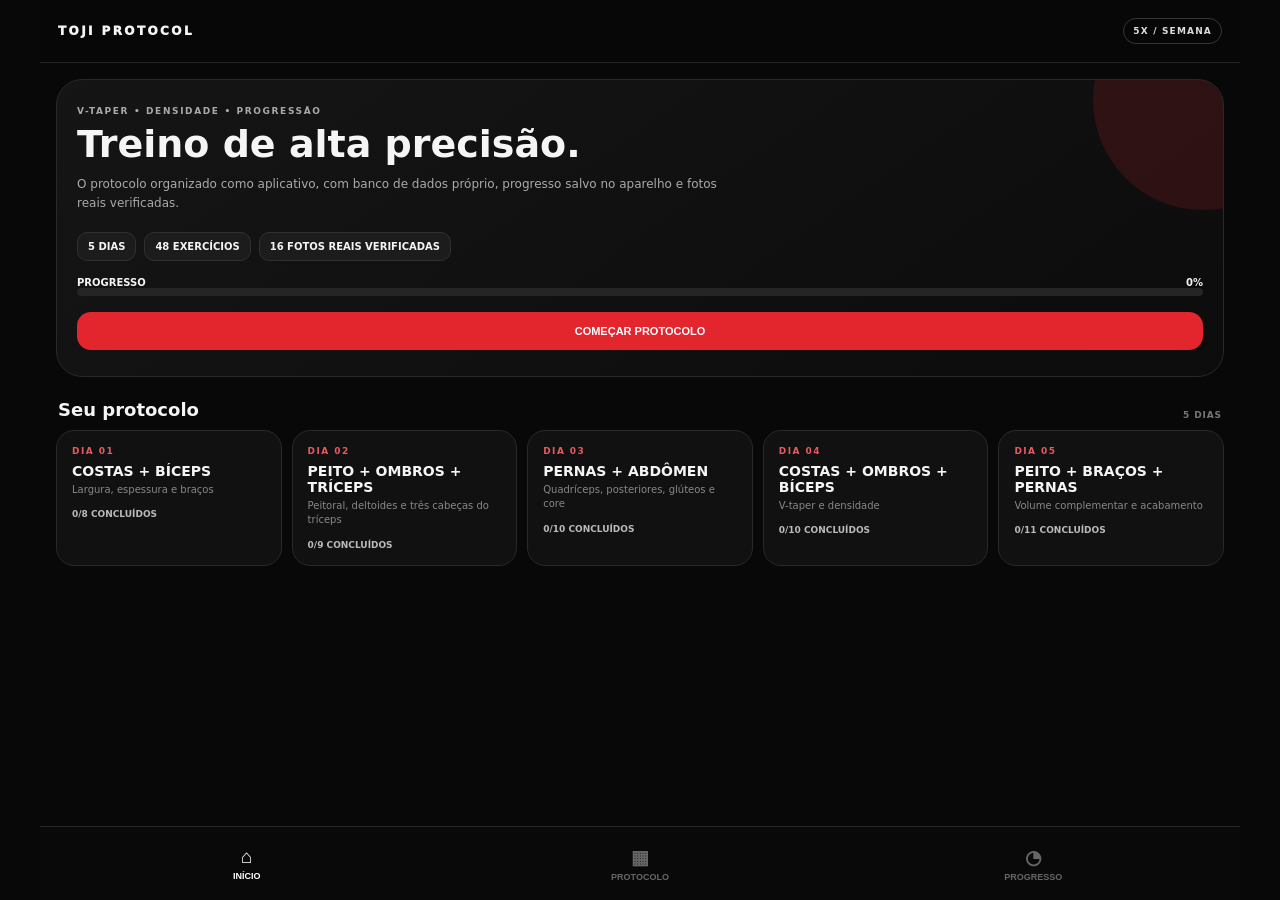
==== commit 465fab35: "Add files via upload" ====
--- a/index.html
+++ b/index.html
@@ -1 +1 @@
-<!doctype html><html lang="pt-BR"><head><meta charset="utf-8"><meta name="viewport" content="width=device-width,initial-scale=1,viewport-fit=cover"><meta name="theme-color" content="#090909"><link rel="manifest" href="./manifest.json"><title>TOJI PROTOCOL — 5X SEMANA</title><style>*{box-sizing:border-box}html{scroll-behavior:smooth}body{margin:0;background:#090909;color:#f5f5f5;font-family:Inter,system-ui,-apple-system,"Segoe UI",sans-serif}.top{position:sticky;top:0;z-index:10;background:#090909ee;border-bottom:1px solid #222;backdrop-filter:blur(18px)}.topin{height:62px;padding:0 18px;display:flex;align-items:center;justify-content:space-between}.brand{font-size:12px;font-weight:900;letter-spacing:.22em}.badge{border:1px solid #333;border-radius:999px;padding:8px 12px;font-size:11px;font-weight:900}main{padding:24px 18px 100px;max-width:1200px;margin:auto}.hero{background:linear-gradient(145deg,#151515,#0f0f0f);border:1px solid #2b2b2b;border-radius:30px;padding:32px}.eyebrow,.dayno,.num,.tag{color:#ff5960;font-size:12px;font-weight:900;letter-spacing:.15em;text-transform:uppercase}h1{font-size:clamp(42px,6vw,76px);line-height:.95;margin:18px 0;letter-spacing:-.04em}h2{font-size:30px;margin:0 0 8px}h3{margin:0}p{color:#999;line-height:1.55}.chips{display:flex;gap:10px;flex-wrap:wrap;margin:24px 0}.chip{background:#1a1a1a;border:1px solid #303030;border-radius:13px;padding:10px 14px;font-weight:900;font-size:13px}.sectionhead{display:flex;align-items:end;justify-content:space-between;margin:34px 2px 14px}.sectionhead span{color:#999}.daygrid{display:grid;grid-template-columns:repeat(2,minmax(0,1fr));gap:16px}.daycard{display:block;text-decoration:none;color:#fff;background:#111;border:1px solid #2a2a2a;border-radius:24px;padding:24px;min-height:190px}.daycard h3{font-size:22px;margin:12px 0 7px}.count{font-size:12px;font-weight:900;margin-top:22px}.count b{color:#ff5960}.back{display:inline-block;text-decoration:none;color:#fff;background:#151515;border:1px solid #303030;border-radius:13px;padding:10px 13px;font-weight:900;margin-bottom:16px}.dayview{display:none}.dayview:target{display:block}.exercisegrid{display:grid;grid-template-columns:repeat(2,minmax(0,1fr));gap:14px}.exercise-card{background:#111;border:1px solid #292929;border-radius:22px;overflow:hidden}.exercise-card summary{list-style:none;cursor:pointer}.exercise-card summary::-webkit-details-marker{display:none}.thumb{height:190px;background:#080808;border-bottom:1px solid #252525}.thumb img{width:100%;height:100%;object-fit:contain;display:block}.ecardbody{padding:16px}.ecardbody h3{font-size:19px;margin:7px 0 4px}.sub{color:#999;font-size:12px}.meta{display:flex;gap:7px;flex-wrap:wrap;margin-top:13px}.mini{background:#191919;border:1px solid #2b2b2b;border-radius:9px;padding:6px 8px;font-size:11px;font-weight:900}.details{padding:0 16px 18px}.details p{margin:8px 0}.cue{border-left:3px solid #e3262e;padding:12px 14px;background:#171717;border-radius:0 12px 12px 0;color:#ddd}.notice{background:#111;border:1px solid #2b2b2b;border-radius:18px;padding:16px;color:#aaa;margin-top:16px}.bottom{position:fixed;bottom:0;left:0;right:0;background:#0b0b0bee;border-top:1px solid #222;z-index:20}.nav{max-width:900px;margin:auto;display:grid;grid-template-columns:repeat(3,1fr);height:72px}.nav a{color:#666;text-decoration:none;text-align:center;padding-top:13px;font-weight:900;font-size:11px}.nav span{display:block;font-size:24px;line-height:25px;color:#fff}@media(max-width:760px){main{padding:18px 14px 100px}.hero{padding:24px;border-radius:24px}h1{font-size:44px}.daygrid,.exercisegrid{grid-template-columns:1fr}.daycard{min-height:160px}.thumb{height:210px}}</style></head><body><header class="top"><div class="topin"><div class="brand">TOJI PROTOCOL</div><div class="badge">5X / SEMANA</div></div></header><main><section class="hero"><div class="eyebrow">V-TAPER • DENSIDADE • PROGRESSÃO</div><h1>Treino de alta<br>precisão.</h1><p>Seu protocolo organizado como um aplicativo: escolha o dia e abra cada exercício.</p><div class="chips"><div class="chip">05 DIAS</div><div class="chip">48 EXERCÍCIOS</div><div class="chip">RIR</div></div></section><div class="sectionhead"><h2>Seu protocolo</h2><span>5 DIAS</span></div><div class="daygrid"><a class="daycard" href="#day-0"><div class="dayno">DIA 01</div><h3>COSTAS + BÍCEPS</h3><p>Largura, espessura e braços</p><div class="count"><b>0/8</b> CONCLUÍDOS</div></a><a class="daycard" href="#day-1"><div class="dayno">DIA 02</div><h3>PEITO + OMBROS + TRÍCEPS</h3><p>Peitoral, deltoides e três cabeças do tríceps</p><div class="count"><b>0/9</b> CONCLUÍDOS</div></a><a class="daycard" href="#day-2"><div class="dayno">DIA 03</div><h3>PERNAS + ABDÔMEN</h3><p>Quadríceps, posteriores, glúteos e core</p><div class="count"><b>0/10</b> CONCLUÍDOS</div></a><a class="daycard" href="#day-3"><div class="dayno">DIA 04</div><h3>COSTAS + OMBROS + BÍCEPS</h3><p>V-taper e densidade</p><div class="count"><b>0/10</b> CONCLUÍDOS</div></a><a class="daycard" href="#day-4"><div class="dayno">DIA 05</div><h3>PEITO + BRAÇOS + PERNAS</h3><p>Volume complementar e acabamento</p><div class="count"><b>0/11</b> CONCLUÍDOS</div></a></div><section id="day-0" class="dayview"><div class="sectionhead"><div><div class="eyebrow">DIA 01</div><h2>COSTAS + BÍCEPS</h2></div></div><a class="back" href="#">← VOLTAR AOS DIAS</a><div class="exercisegrid"><details class="exercise-card"><summary><div class="thumb"><img src="data:image/svg+xml;charset=UTF-8,%3Csvg%20xmlns%3D%22http%3A%2F%2Fwww.w3.org%2F2000%2Fsvg%22%20viewBox%3D%220%200%20400%20420%22%20role%3D%22img%22%20aria-label%3D%22Puxada%20alta%20pronada%20%E2%80%94%20fase%20inicial%22%3E%3Crect%20width%3D%22400%22%20height%3D%22420%22%20fill%3D%22%23f7f9fb%22%2F%3E%3Cg%20stroke%3D%22%237b8794%22%20stroke-width%3D%228%22%20fill%3D%22none%22%20stroke-linecap%3D%22round%22%20stroke-linejoin%3D%22round%22%3E%3Cpath%20d%3D%22M70%20110V55H330V110M95%2055V35M305%2055V35%22%2F%3E%3Cpath%20d%3D%22M105%2085H295%22%2F%3E%3Cpath%20d%3D%22M200%2055V120%22%2F%3E%3C%2Fg%3E%3Cg%20%20stroke%3D%22%2339424e%22%20stroke-width%3D%2210%22%20fill%3D%22%23e9edf2%22%20stroke-linecap%3D%22round%22%20stroke-linejoin%3D%22round%22%3E%3Ccircle%20cx%3D%22200%22%20cy%3D%22140%22%20r%3D%2228%22%2F%3E%3Cpath%20d%3D%22M200%20168L200%20250M200%20190L135%20120M200%20190L265%20120M200%20250L165%20350M200%20250L235%20350%22%2F%3E%3C%2Fg%3E%3Cg%20fill%3D%22%23d9534f%22%20opacity%3D%22.82%22%3E%3Cellipse%20cx%3D%22170%22%20cy%3D%22205%22%20rx%3D%2228%22%20ry%3D%2242%22%2F%3E%3Cellipse%20cx%3D%22230%22%20cy%3D%22205%22%20rx%3D%2228%22%20ry%3D%2242%22%2F%3E%3C%2Fg%3E%3Cg%20stroke%3D%22%2326313d%22%20stroke-width%3D%225%22%20fill%3D%22none%22%20stroke-linecap%3D%22round%22%3E%3C%2Fg%3E%3Crect%20x%3D%2218%22%20y%3D%2218%22%20width%3D%22364%22%20height%3D%2234%22%20rx%3D%2210%22%20fill%3D%22%230d2741%22%2F%3E%3Ctext%20x%3D%22200%22%20y%3D%2241%22%20text-anchor%3D%22middle%22%20font-family%3D%22Arial%2Csans-serif%22%20font-size%3D%2216%22%20font-weight%3D%22700%22%20fill%3D%22white%22%3EFASE%20INICIAL%20%E2%80%A2%20PUXADA%20ALTA%20PRONADA%3C%2Ftext%3E%3Ctext%20x%3D%22200%22%20y%3D%22398%22%20text-anchor%3D%22middle%22%20font-family%3D%22Arial%2Csans-serif%22%20font-size%3D%2213%22%20fill%3D%22%23536273%22%3EEQUIPAMENTO%3A%20LAT%20PULLDOWN%3C%2Ftext%3E%3C%2Fsvg%3E" alt="Puxada alta pronada"></div><div class="ecardbody"><div class="num">EXERCÍCIO 01</div><h3>Puxada alta pronada</h3><div class="sub">Lat Pulldown</div><div class="meta"><span class="mini">4×6–10</span><span class="mini">RIR 1–3</span><span class="mini">90–120s</span></div></div></summary><div class="details"><p><b>Grupo:</b> Costas · <b>Alvo:</b> Latíssimo do dorso</p><p><b>Equipamento:</b> Lat Pulldown</p><div class="cue">Puxe os cotovelos para baixo, mantendo o tronco estável.</div><div class="notice"><b>Execução:</b> Posicione-se como mostrado, mantenha o tronco estável, faça a amplitude controlada e retorne lentamente à posição inicial.</div></div></details><details class="exercise-card"><summary><div class="thumb"><img src="data:image/svg+xml;charset=UTF-8,%3Csvg%20xmlns%3D%22http%3A%2F%2Fwww.w3.org%2F2000%2Fsvg%22%20viewBox%3D%220%200%20400%20420%22%20role%3D%22img%22%20aria-label%3D%22Remada%20articulada%20%E2%80%94%20fase%20inicial%22%3E%3Crect%20width%3D%22400%22%20height%3D%22420%22%20fill%3D%22%23f7f9fb%22%2F%3E%3Cg%20stroke%3D%22%237b8794%22%20stroke-width%3D%228%22%20fill%3D%22none%22%20stroke-linecap%3D%22round%22%20stroke-linejoin%3D%22round%22%3E%3Crect%20x%3D%2265%22%20y%3D%22300%22%20width%3D%22270%22%20height%3D%2218%22%20rx%3D%228%22%2F%3E%3Cpath%20d%3D%22M95%20300V210H135L170%20290M305%20300V205H270%22%2F%3E%3Cpath%20d%3D%22M90%20205H60M310%20205H340%22%2F%3E%3C%2Fg%3E%3Cg%20transform%3D%22translate%280%2025%29%22%20stroke%3D%22%2339424e%22%20stroke-width%3D%2210%22%20fill%3D%22%23e9edf2%22%20stroke-linecap%3D%22round%22%20stroke-linejoin%3D%22round%22%3E%3Ccircle%20cx%3D%22200%22%20cy%3D%22140%22%20r%3D%2228%22%2F%3E%3Cpath%20d%3D%22M200%20168L200%20250M200%20190L135%20120M200%20190L265%20120M200%20250L165%20350M200%20250L235%20350%22%2F%3E%3C%2Fg%3E%3Cg%20fill%3D%22%23d9534f%22%20opacity%3D%22.82%22%3E%3Cellipse%20cx%3D%22178%22%20cy%3D%22215%22%20rx%3D%2224%22%20ry%3D%2234%22%2F%3E%3Cellipse%20cx%3D%22222%22%20cy%3D%22215%22%20rx%3D%2224%22%20ry%3D%2234%22%2F%3E%3C%2Fg%3E%3Cg%20stroke%3D%22%2326313d%22%20stroke-width%3D%225%22%20fill%3D%22none%22%20stroke-linecap%3D%22round%22%3E%3C%2Fg%3E%3Crect%20x%3D%2218%22%20y%3D%2218%22%20width%3D%22364%22%20height%3D%2234%22%20rx%3D%2210%22%20fill%3D%22%230d2741%22%2F%3E%3Ctext%20x%3D%22200%22%20y%3D%2241%22%20text-anchor%3D%22middle%22%20font-family%3D%22Arial%2Csans-serif%22%20font-size%3D%2216%22%20font-weight%3D%22700%22%20fill%3D%22white%22%3EFASE%20INICIAL%20%E2%80%A2%20REMADA%20ARTICULADA%3C%2Ftext%3E%3Ctext%20x%3D%22200%22%20y%3D%22398%22%20text-anchor%3D%22middle%22%20font-family%3D%22Arial%2Csans-serif%22%20font-size%3D%2213%22%20fill%3D%22%23536273%22%3EEQUIPAMENTO%3A%20MACHINE%20ROW%3C%2Ftext%3E%3C%2Fsvg%3E" alt="Remada articulada"></div><div class="ecardbody"><div class="num">EXERCÍCIO 02</div><h3>Remada articulada</h3><div class="sub">Machine Row</div><div class="meta"><span class="mini">3×8–12</span><span class="mini">RIR 1–3</span><span class="mini">90–120s</span></div></div></summary><div class="details"><p><b>Grupo:</b> Costas · <b>Alvo:</b> Romboides + trapézio médio</p><p><b>Equipamento:</b> Machine Row</p><div class="cue">Leve os cotovelos para trás sem perder o controle da volta.</div><div class="notice"><b>Execução:</b> Posicione-se como mostrado, mantenha o tronco estável, faça a amplitude controlada e retorne lentamente à posição inicial.</div></div></details><details class="exercise-card"><summary><div class="thumb"><img src="data:image/svg+xml;charset=UTF-8,%3Csvg%20xmlns%3D%22http%3A%2F%2Fwww.w3.org%2F2000%2Fsvg%22%20viewBox%3D%220%200%20400%20420%22%20role%3D%22img%22%20aria-label%3D%22Puxada%20neutra%20%E2%80%94%20fase%20inicial%22%3E%3Crect%20width%3D%22400%22%20height%3D%22420%22%20fill%3D%22%23f7f9fb%22%2F%3E%3Cg%20stroke%3D%22%237b8794%22%20stroke-width%3D%228%22%20fill%3D%22none%22%20stroke-linecap%3D%22round%22%20stroke-linejoin%3D%22round%22%3E%3Cpath%20d%3D%22M70%20110V55H330V110M95%2055V35M305%2055V35%22%2F%3E%3Cpath%20d%3D%22M105%2085H295%22%2F%3E%3Cpath%20d%3D%22M200%2055V120%22%2F%3E%3C%2Fg%3E%3Cg%20%20stroke%3D%22%2339424e%22%20stroke-width%3D%2210%22%20fill%3D%22%23e9edf2%22%20stroke-linecap%3D%22round%22%20stroke-linejoin%3D%22round%22%3E%3Ccircle%20cx%3D%22200%22%20cy%3D%22140%22%20r%3D%2228%22%2F%3E%3Cpath%20d%3D%22M200%20168L200%20250M200%20190L135%20120M200%20190L265%20120M200%20250L165%20350M200%20250L235%20350%22%2F%3E%3C%2Fg%3E%3Cg%20fill%3D%22%23d9534f%22%20opacity%3D%22.82%22%3E%3Cellipse%20cx%3D%22170%22%20cy%3D%22205%22%20rx%3D%2228%22%20ry%3D%2242%22%2F%3E%3Cellipse%20cx%3D%22230%22%20cy%3D%22205%22%20rx%3D%2228%22%20ry%3D%2242%22%2F%3E%3C%2Fg%3E%3Cg%20stroke%3D%22%2326313d%22%20stroke-width%3D%225%22%20fill%3D%22none%22%20stroke-linecap%3D%22round%22%3E%3C%2Fg%3E%3Crect%20x%3D%2218%22%20y%3D%2218%22%20width%3D%22364%22%20height%3D%2234%22%20rx%3D%2210%22%20fill%3D%22%230d2741%22%2F%3E%3Ctext%20x%3D%22200%22%20y%3D%2241%22%20text-anchor%3D%22middle%22%20font-family%3D%22Arial%2Csans-serif%22%20font-size%3D%2216%22%20font-weight%3D%22700%22%20fill%3D%22white%22%3EFASE%20INICIAL%20%E2%80%A2%20PUXADA%20NEUTRA%3C%2Ftext%3E%3Ctext%20x%3D%22200%22%20y%3D%22398%22%20text-anchor%3D%22middle%22%20font-family%3D%22Arial%2Csans-serif%22%20font-size%3D%2213%22%20fill%3D%22%23536273%22%3EEQUIPAMENTO%3A%20NEUTRAL%20LAT%20PULLDOWN%3C%2Ftext%3E%3C%2Fsvg%3E" alt="Puxada neutra"></div><div class="ecardbody"><div class="num">EXERCÍCIO 03</div><h3>Puxada neutra</h3><div class="sub">Neutral Lat Pulldown</div><div class="meta"><span class="mini">3×8–12</span><span class="mini">RIR 1–3</span><span class="mini">90–120s</span></div></div></summary><div class="details"><p><b>Grupo:</b> Costas · <b>Alvo:</b> Latíssimo do dorso</p><p><b>Equipamento:</b> Neutral Lat Pulldown</p><div class="cue">Pense em levar os cotovelos para o bolso.</div><div class="notice"><b>Execução:</b> Posicione-se como mostrado, mantenha o tronco estável, faça a amplitude controlada e retorne lentamente à posição inicial.</div></div></details><details class="exercise-card"><summary><div class="thumb"><img src="data:image/svg+xml;charset=UTF-8,%3Csvg%20xmlns%3D%22http%3A%2F%2Fwww.w3.org%2F2000%2Fsvg%22%20viewBox%3D%220%200%20400%20420%22%20role%3D%22img%22%20aria-label%3D%22Remada%20unilateral%20%E2%80%94%20fase%20inicial%22%3E%3Crect%20width%3D%22400%22%20height%3D%22420%22%20fill%3D%22%23f7f9fb%22%2F%3E%3Cg%20stroke%3D%22%237b8794%22%20stroke-width%3D%228%22%20fill%3D%22none%22%20stroke-linecap%3D%22round%22%20stroke-linejoin%3D%22round%22%3E%3Cpath%20d%3D%22M305%2055V370M305%2075H255M305%20150H255M305%20225H255%22%2F%3E%3Ccircle%20cx%3D%22305%22%20cy%3D%2275%22%20r%3D%229%22%2F%3E%3Cpath%20d%3D%22M305%2075L235%20120%22%2F%3E%3C%2Fg%3E%3Cg%20transform%3D%22translate%280%2025%29%22%20stroke%3D%22%2339424e%22%20stroke-width%3D%2210%22%20fill%3D%22%23e9edf2%22%20stroke-linecap%3D%22round%22%20stroke-linejoin%3D%22round%22%3E%3Ccircle%20cx%3D%22200%22%20cy%3D%22140%22%20r%3D%2228%22%2F%3E%3Cpath%20d%3D%22M200%20168L200%20250M200%20190L135%20120M200%20190L265%20120M200%20250L165%20350M200%20250L235%20350%22%2F%3E%3C%2Fg%3E%3Cg%20fill%3D%22%23d9534f%22%20opacity%3D%22.82%22%3E%3Cellipse%20cx%3D%22178%22%20cy%3D%22215%22%20rx%3D%2224%22%20ry%3D%2234%22%2F%3E%3Cellipse%20cx%3D%22222%22%20cy%3D%22215%22%20rx%3D%2224%22%20ry%3D%2234%22%2F%3E%3C%2Fg%3E%3Cg%20stroke%3D%22%2326313d%22%20stroke-width%3D%225%22%20fill%3D%22none%22%20stroke-linecap%3D%22round%22%3E%3C%2Fg%3E%3Crect%20x%3D%2218%22%20y%3D%2218%22%20width%3D%22364%22%20height%3D%2234%22%20rx%3D%2210%22%20fill%3D%22%230d2741%22%2F%3E%3Ctext%20x%3D%22200%22%20y%3D%2241%22%20text-anchor%3D%22middle%22%20font-family%3D%22Arial%2Csans-serif%22%20font-size%3D%2216%22%20font-weight%3D%22700%22%20fill%3D%22white%22%3EFASE%20INICIAL%20%E2%80%A2%20REMADA%20UNILATERAL%3C%2Ftext%3E%3Ctext%20x%3D%22200%22%20y%3D%22398%22%20text-anchor%3D%22middle%22%20font-family%3D%22Arial%2Csans-serif%22%20font-size%3D%2213%22%20fill%3D%22%23536273%22%3EEQUIPAMENTO%3A%20ONE%20ARM%20CABLE%20ROW%3C%2Ftext%3E%3C%2Fsvg%3E" alt="Remada unilateral"></div><div class="ecardbody"><div class="num">EXERCÍCIO 04</div><h3>Remada unilateral</h3><div class="sub">One Arm Cable Row</div><div class="meta"><span class="mini">3×10–12</span><span class="mini">RIR 1–2</span><span class="mini">75–90s</span></div></div></summary><div class="details"><p><b>Grupo:</b> Costas · <b>Alvo:</b> Latíssimo + romboides</p><p><b>Equipamento:</b> One Arm Cable Row</p><div class="cue">Alongue na frente e reme sem girar o tronco.</div><div class="notice"><b>Execução:</b> Posicione-se como mostrado, mantenha o tronco estável, faça a amplitude controlada e retorne lentamente à posição inicial.</div></div></details><details class="exercise-card"><summary><div class="thumb"><img src="data:image/svg+xml;charset=UTF-8,%3Csvg%20xmlns%3D%22http%3A%2F%2Fwww.w3.org%2F2000%2Fsvg%22%20viewBox%3D%220%200%20400%20420%22%20role%3D%22img%22%20aria-label%3D%22Pullover%20na%20polia%20%E2%80%94%20fase%20inicial%22%3E%3Crect%20width%3D%22400%22%20height%3D%22420%22%20fill%3D%22%23f7f9fb%22%2F%3E%3Cg%20stroke%3D%22%237b8794%22%20stroke-width%3D%228%22%20fill%3D%22none%22%20stroke-linecap%3D%22round%22%20stroke-linejoin%3D%22round%22%3E%3Cpath%20d%3D%22M305%2055V370M305%2075H255M305%20150H255M305%20225H255%22%2F%3E%3Ccircle%20cx%3D%22305%22%20cy%3D%2275%22%20r%3D%229%22%2F%3E%3Cpath%20d%3D%22M305%2075L235%20120%22%2F%3E%3C%2Fg%3E%3Cg%20%20stroke%3D%22%2339424e%22%20stroke-width%3D%2210%22%20fill%3D%22%23e9edf2%22%20stroke-linecap%3D%22round%22%20stroke-linejoin%3D%22round%22%3E%3Ccircle%20cx%3D%22200%22%20cy%3D%22140%22%20r%3D%2228%22%2F%3E%3Cpath%20d%3D%22M200%20168L200%20250M200%20190L135%20120M200%20190L265%20120M200%20250L165%20350M200%20250L235%20350%22%2F%3E%3C%2Fg%3E%3Cg%20fill%3D%22%23d9534f%22%20opacity%3D%22.82%22%3E%3Cellipse%20cx%3D%22170%22%20cy%3D%22205%22%20rx%3D%2228%22%20ry%3D%2242%22%2F%3E%3Cellipse%20cx%3D%22230%22%20cy%3D%22205%22%20rx%3D%2228%22%20ry%3D%2242%22%2F%3E%3C%2Fg%3E%3Cg%20stroke%3D%22%2326313d%22%20stroke-width%3D%225%22%20fill%3D%22none%22%20stroke-linecap%3D%22round%22%3E%3C%2Fg%3E%3Crect%20x%3D%2218%22%20y%3D%2218%22%20width%3D%22364%22%20height%3D%2234%22%20rx%3D%2210%22%20fill%3D%22%230d2741%22%2F%3E%3Ctext%20x%3D%22200%22%20y%3D%2241%22%20text-anchor%3D%22middle%22%20font-family%3D%22Arial%2Csans-serif%22%20font-size%3D%2216%22%20font-weight%3D%22700%22%20fill%3D%22white%22%3EFASE%20INICIAL%20%E2%80%A2%20PULLOVER%20NA%20POLIA%3C%2Ftext%3E%3Ctext%20x%3D%22200%22%20y%3D%22398%22%20text-anchor%3D%22middle%22%20font-family%3D%22Arial%2Csans-serif%22%20font-size%3D%2213%22%20fill%3D%22%23536273%22%3EEQUIPAMENTO%3A%20CABLE%20PULLOVER%3C%2Ftext%3E%3C%2Fsvg%3E" alt="Pullover na polia"></div><div class="ecardbody"><div class="num">EXERCÍCIO 05</div><h3>Pullover na polia</h3><div class="sub">Cable Pullover</div><div class="meta"><span class="mini">2×12–15</span><span class="mini">RIR 1–2</span><span class="mini">60–90s</span></div></div></summary><div class="details"><p><b>Grupo:</b> Costas · <b>Alvo:</b> Latíssimo do dorso</p><p><b>Equipamento:</b> Cable Pullover</p><div class="cue">Mantenha os braços quase estendidos e mova pelo ombro.</div><div class="notice"><b>Execução:</b> Posicione-se como mostrado, mantenha o tronco estável, faça a amplitude controlada e retorne lentamente à posição inicial.</div></div></details><details class="exercise-card"><summary><div class="thumb"><img src="data:image/svg+xml;charset=UTF-8,%3Csvg%20xmlns%3D%22http%3A%2F%2Fwww.w3.org%2F2000%2Fsvg%22%20viewBox%3D%220%200%20400%20420%22%20role%3D%22img%22%20aria-label%3D%22Rosca%20inclinada%20%E2%80%94%20fase%20inicial%22%3E%3Crect%20width%3D%22400%22%20height%3D%22420%22%20fill%3D%22%23f7f9fb%22%2F%3E%3Cg%20stroke%3D%22%237b8794%22%20stroke-width%3D%228%22%20fill%3D%22none%22%20stroke-linecap%3D%22round%22%20stroke-linejoin%3D%22round%22%3E%3Cpath%20d%3D%22M85%20355L125%20240H290L325%20355M125%20240L100%20355%22%2F%3E%3Cpath%20d%3D%22M85%20170H315M105%20170V200M295%20170V200%22%2F%3E%3C%2Fg%3E%3Cg%20%20stroke%3D%22%2339424e%22%20stroke-width%3D%2210%22%20fill%3D%22%23e9edf2%22%20stroke-linecap%3D%22round%22%20stroke-linejoin%3D%22round%22%3E%3Ccircle%20cx%3D%22200%22%20cy%3D%22140%22%20r%3D%2228%22%2F%3E%3Cpath%20d%3D%22M200%20168L200%20250M200%20190L145%20245M200%20190L255%20245M200%20250L165%20350M200%20250L235%20350%22%2F%3E%3C%2Fg%3E%3Cg%20fill%3D%22%23d9534f%22%20opacity%3D%22.82%22%3E%3Cellipse%20cx%3D%22126%22%20cy%3D%22265%22%20rx%3D%2211%22%20ry%3D%2235%22%2F%3E%3Cellipse%20cx%3D%22274%22%20cy%3D%22265%22%20rx%3D%2211%22%20ry%3D%2235%22%2F%3E%3C%2Fg%3E%3Cg%20str
+<!doctype html><html lang="pt-BR"><head><meta charset="utf-8"><meta name="viewport" content="width=device-width,initial-scale=1,viewport-fit=cover"><meta name="theme-color" content="#080808"><meta name="description" content="TOJI PROTOCOL — 5X SEMANA"><link rel="manifest" href="manifest.json"><link rel="icon" href="icon-192.png"><link rel="apple-touch-icon" href="icon-192.png"><link rel="stylesheet" href="styles.css"><title>TOJI PROTOCOL — 5X SEMANA</title></head><body><div class="app"><header class="top"><div class="topin"><div class="brand">TOJI PROTOCOL</div><div class="badge">5X / SEMANA</div></div></header><main><section id="home" class="view active"><div class="hero"><div class="kicker">V-TAPER • DENSIDADE • PROGRESSÃO</div><h1>Treino de alta precisão.</h1><p>O protocolo organizado como aplicativo, com banco de dados próprio, progresso salvo no aparelho e fotos reais verificadas.</p><div class="pills"><span class="pill" id="heroDays">05 DIAS</span><span class="pill" id="heroCount">48 EXERCÍCIOS</span><span class="pill" id="verified">0 FOTOS REAIS VERIFICADAS</span></div><div class="progress"><div style="display:flex;justify-content:space-between;font-size:10px;font-weight:800"><span>PROGRESSO</span><span id="pct">0%</span></div><div class="progressbar"><i id="fill"></i></div></div><button class="btn" id="start" style="margin-top:16px;width:100%">COMEÇAR PROTOCOLO</button></div><div class="section"><div class="sectionhead"><h2>Seu protocolo</h2><span>5 DIAS</span></div><div id="days" class="daygrid"></div></div></section><section id="protocol" class="view"><div class="head"><h1>Protocolo</h1><p>Selecione um dia para abrir os exercícios.</p></div><div class="section"><div id="protocolDays" class="daygrid"></div></div></section><section id="day" class="view"><div class="daydetail"><button class="back" onclick="go('protocol')">← VOLTAR</button><div id="dayContent"></div></div></section><section id="exercise" class="view"><div class="detail"><button class="back" onclick="backToDay()">← VOLTAR</button><div id="exerciseContent"></div></div></section><section id="progress" class="view"><div class="head"><h1>Progresso</h1><p>Seu histórico fica salvo neste aparelho.</p></div><div class="section"><div class="big"><strong id="bigPct">0%</strong><div class="progressbar"><i id="bigBar"></i></div><div style="font-size:10px;color:#888"><span id="done">0</span> de <span id="total">48</span> exercícios concluídos</div></div><div class="sectionhead"><h2>Dias</h2></div><div id="week" class="weekgrid"></div></div></section></main><nav class="bottom"><button class="nav active" data-view="home"><span>⌂</span>INÍCIO</button><button class="nav" data-view="protocol"><span>▦</span>PROTOCOLO</button><button class="nav" data-view="progress"><span>◔</span>PROGRESSO</button></nav></div><script src="app.js"></script><script>if("serviceWorker" in navigator){window.addEventListener("load",()=>navigator.serviceWorker.register("service-worker.js").catch(()=>{}));}</script></body></html>
--- a/styles.css
+++ b/styles.css
@@ -0,0 +1,2 @@
+:root{--bg:#080808;--panel:#111;--panel2:#171717;--line:#292929;--text:#f5f5f5;--muted:#9b9b9b;--red:#e3262e;--red2:#ff4b51;--green:#35c759;--radius:20px}
+*{box-sizing:border-box}html,body{margin:0;background:var(--bg);color:var(--text);font-family:Inter,system-ui,-apple-system,"Segoe UI",sans-serif}body{min-width:320px}.app{max-width:1200px;margin:auto;min-height:100vh;padding-bottom:88px}.top{position:sticky;top:0;z-index:20;background:#080808ed;border-bottom:1px solid #222;backdrop-filter:blur(18px)}.topin{height:62px;padding:0 18px;display:flex;align-items:center;justify-content:space-between}.brand{font-size:12px;font-weight:950;letter-spacing:.2em}.badge{font-size:9px;font-weight:900;letter-spacing:.13em;border:1px solid #363636;border-radius:999px;padding:7px 9px;color:#ddd}.view{display:none}.view.active{display:block}.hero{margin:16px;padding:26px 20px;border:1px solid #292929;border-radius:26px;background:linear-gradient(145deg,#151515,#0c0c0c);position:relative;overflow:hidden}.hero:after{content:"";position:absolute;width:220px;height:220px;border-radius:50%;right:-90px;top:-90px;background:#e3262e26}.kicker,.eyebrow{font-size:9px;font-weight:900;letter-spacing:.18em;color:#aaa}.hero h1{font-size:38px;line-height:.98;margin:10px 0}.hero p{max-width:650px;color:#aaa;font-size:12px;line-height:1.6}.pills{display:flex;gap:8px;flex-wrap:wrap;margin-top:18px}.pill{font-size:10px;font-weight:800;background:#1c1c1c;border:1px solid #303030;border-radius:10px;padding:8px 10px}.progress{margin-top:16px}.progressbar{height:8px;background:#252525;border-radius:999px;overflow:hidden}.progressbar i{display:block;height:100%;width:0;background:var(--red);transition:.25s}.section{padding:0 16px}.sectionhead{display:flex;justify-content:space-between;align-items:end;margin:22px 2px 10px}.sectionhead h2{font-size:18px;margin:0}.sectionhead span{font-size:9px;color:#777;font-weight:900;letter-spacing:.1em}.daygrid{display:grid;grid-template-columns:repeat(2,minmax(0,1fr));gap:10px}.daycard{background:var(--panel);border:1px solid var(--line);border-radius:18px;padding:15px;cursor:pointer}.daynum{font-size:9px;color:#e75a60;font-weight:900;letter-spacing:.16em}.daycard h3{font-size:14px;margin:7px 0 4px}.daycard p{font-size:10px;color:#888;margin:0;line-height:1.45}.daycount{margin-top:12px;font-size:9px;color:#bbb;font-weight:800}.btn{border:0;background:var(--red);color:#fff;border-radius:14px;padding:13px 15px;font-size:11px;font-weight:900;cursor:pointer}.btn.secondary{background:#111;border:1px solid #333}.head{padding:20px 16px 5px}.head h1{font-size:28px;margin:0 0 5px}.head p{font-size:11px;color:#888}.daydetail,.detail{padding:16px}.back{border:1px solid #333;background:#111;color:#ddd;border-radius:11px;padding:9px 11px;font-size:10px;font-weight:800;cursor:pointer}.dayhero{margin:13px 0 16px;padding:18px;border:1px solid #292929;border-radius:20px;background:#121212}.dayhero h1{font-size:23px;margin:5px 0}.dayhero p{font-size:11px;color:#888}.exercise-grid{display:grid;grid-template-columns:repeat(2,minmax(0,1fr));gap:14px}.exercise-card{background:#111;border:1px solid #292929;border-radius:18px;overflow:hidden;cursor:pointer}.photo{height:250px;background:#171717;display:flex;align-items:center;justify-content:center;overflow:hidden}.photo img{width:100%;height:100%;object-fit:cover;display:block}.photo.missing{padding:22px;text-align:center;color:#777;font-size:10px;line-height:1.5}.cardbody{padding:13px}.cardbody h3{font-size:13px;margin:0 0 4px}.cardbody p{font-size:9px;color:#888;margin:0}.meta{display:flex;justify-content:space-between;margin-top:10px;font-size:9px;color:#bbb}.detail h1{font-size:30px;line-height:1.03;margin:6px 0}.technical{font-size:10px;color:#888}.detailphoto{margin:16px 0;border:1px solid #292929;border-radius:22px;overflow:hidden;background:#151515}.detailphoto img{width:100%;max-height:720px;object-fit:contain;display:block}.missingbox{padding:55px 20px;text-align:center;color:#777;font-size:11px}.stats{display:grid;grid-template-columns:repeat(3,1fr);gap:7px}.stat{background:#121212;border:1px solid #292929;border-radius:13px;padding:11px}.stat b{display:block;font-size:13px}.stat span{font-size:8px;color:#777;text-transform:uppercase}.info{margin-top:10px;background:#121212;border:1px solid #292929;border-radius:17px;padding:14px}.info h3{font-size:9px;letter-spacing:.13em;margin:0 0 6px;color:#aaa}.info p{font-size:11px;line-height:1.55;color:#ccc;margin:0}.complete{width:100%;margin-top:12px;border:1px solid #3b3b3b;background:#191919;color:#fff;border-radius:14px;padding:14px;font-size:11px;font-weight:900;cursor:pointer}.complete.done{background:var(--green);border-color:var(--green);color:#061108}.big{background:#121212;border:1px solid #292929;border-radius:20px;padding:17px}.big strong{font-size:30px}.weekgrid{display:grid;grid-template-columns:repeat(5,1fr);gap:7px;margin-top:12px}.weekday{background:#121212;border:1px solid #292929;border-radius:12px;text-align:center;padding:10px 3px;font-size:9px;color:#777}.weekday.done{border-color:#3a7d4a;color:#d8f4de}.bottom{position:fixed;z-index:30;bottom:0;left:50%;transform:translateX(-50%);width:min(1200px,100%);height:74px;background:#0a0a0af2;backdrop-filter:blur(18px);border-top:1px solid #252525;display:grid;grid-template-columns:repeat(3,1fr);padding:7px 10px}.nav{background:none;border:0;color:#666;font-size:9px;font-weight:900;cursor:pointer}.nav span{display:block;font-size:19px;margin-bottom:3px}.nav.active{color:#fff}.source{font-size:9px;color:#777;margin-top:10px;line-height:1.4}@media(max-width:700px){.daygrid,.exercise-grid{grid-template-columns:1fr}.photo{height:220px}.hero h1{font-size:32px}}@media(min-width:1100px){.daygrid{grid-template-columns:repeat(5,1fr)}.exercise-grid{grid-template-columns:repeat(3,minmax(0,1fr))}}
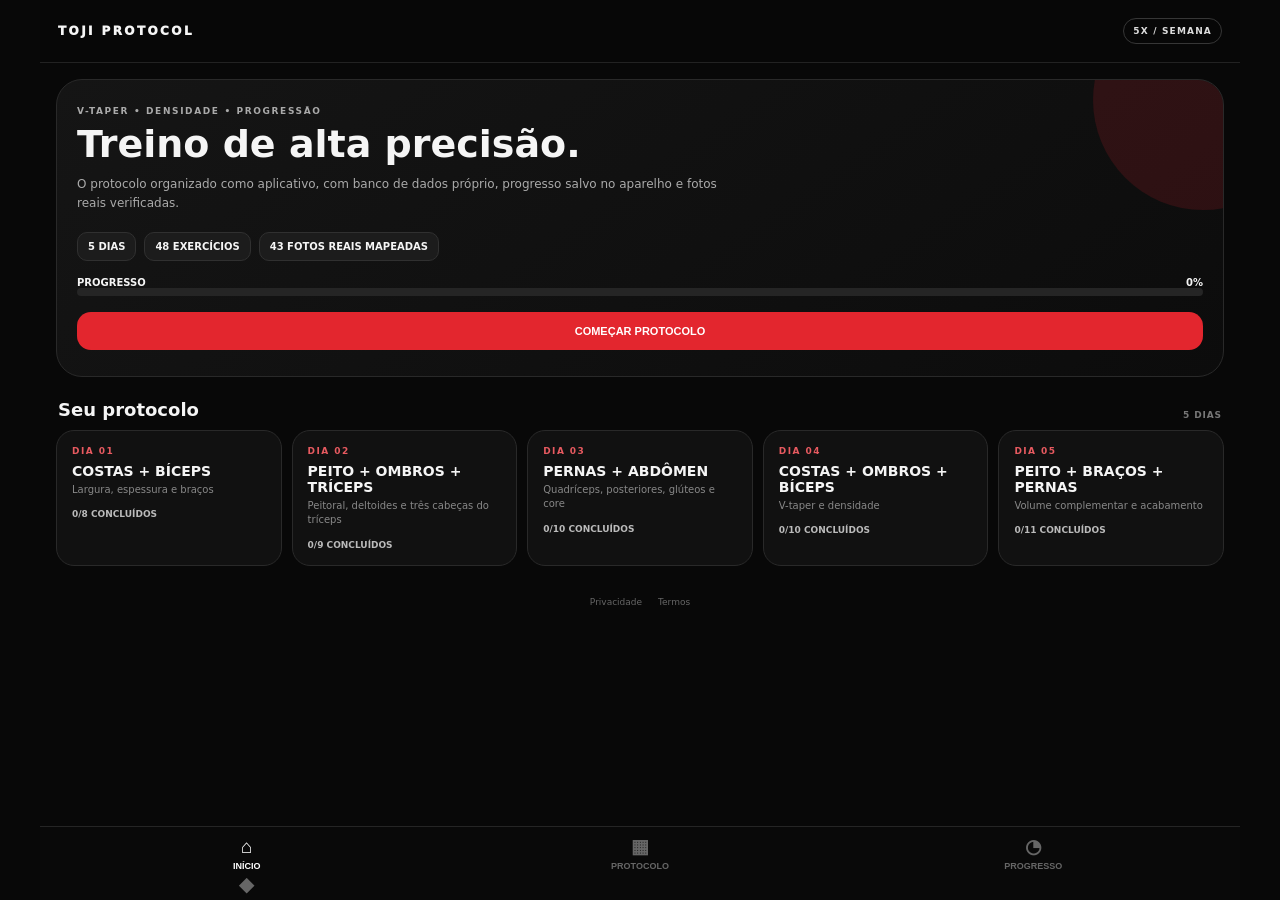
==== commit 9eed16ab: "Add files via upload" ====
--- a/index.html
+++ b/index.html
@@ -1 +1 @@
-<!doctype html><html lang="pt-BR"><head><meta charset="utf-8"><meta name="viewport" content="width=device-width,initial-scale=1,viewport-fit=cover"><meta name="theme-color" content="#080808"><meta name="description" content="TOJI PROTOCOL — 5X SEMANA"><link rel="manifest" href="manifest.json"><link rel="icon" href="icon-192.png"><link rel="apple-touch-icon" href="icon-192.png"><link rel="stylesheet" href="styles.css"><title>TOJI PROTOCOL — 5X SEMANA</title></head><body><div class="app"><header class="top"><div class="topin"><div class="brand">TOJI PROTOCOL</div><div class="badge">5X / SEMANA</div></div></header><main><section id="home" class="view active"><div class="hero"><div class="kicker">V-TAPER • DENSIDADE • PROGRESSÃO</div><h1>Treino de alta precisão.</h1><p>O protocolo organizado como aplicativo, com banco de dados próprio, progresso salvo no aparelho e fotos reais verificadas.</p><div class="pills"><span class="pill" id="heroDays">05 DIAS</span><span class="pill" id="heroCount">48 EXERCÍCIOS</span><span class="pill" id="verified">0 FOTOS REAIS VERIFICADAS</span></div><div class="progress"><div style="display:flex;justify-content:space-between;font-size:10px;font-weight:800"><span>PROGRESSO</span><span id="pct">0%</span></div><div class="progressbar"><i id="fill"></i></div></div><button class="btn" id="start" style="margin-top:16px;width:100%">COMEÇAR PROTOCOLO</button></div><div class="section"><div class="sectionhead"><h2>Seu protocolo</h2><span>5 DIAS</span></div><div id="days" class="daygrid"></div></div></section><section id="protocol" class="view"><div class="head"><h1>Protocolo</h1><p>Selecione um dia para abrir os exercícios.</p></div><div class="section"><div id="protocolDays" class="daygrid"></div></div></section><section id="day" class="view"><div class="daydetail"><button class="back" onclick="go('protocol')">← VOLTAR</button><div id="dayContent"></div></div></section><section id="exercise" class="view"><div class="detail"><button class="back" onclick="backToDay()">← VOLTAR</button><div id="exerciseContent"></div></div></section><section id="progress" class="view"><div class="head"><h1>Progresso</h1><p>Seu histórico fica salvo neste aparelho.</p></div><div class="section"><div class="big"><strong id="bigPct">0%</strong><div class="progressbar"><i id="bigBar"></i></div><div style="font-size:10px;color:#888"><span id="done">0</span> de <span id="total">48</span> exercícios concluídos</div></div><div class="sectionhead"><h2>Dias</h2></div><div id="week" class="weekgrid"></div></div></section></main><nav class="bottom"><button class="nav active" data-view="home"><span>⌂</span>INÍCIO</button><button class="nav" data-view="protocol"><span>▦</span>PROTOCOLO</button><button class="nav" data-view="progress"><span>◔</span>PROGRESSO</button></nav></div><script src="app.js"></script><script>if("serviceWorker" in navigator){window.addEventListener("load",()=>navigator.serviceWorker.register("service-worker.js").catch(()=>{}));}</script></body></html>
+<!doctype html><html lang="pt-BR"><head><meta charset="utf-8"><meta name="viewport" content="width=device-width,initial-scale=1,viewport-fit=cover"><meta name="theme-color" content="#080808"><meta name="description" content="TOJI PROTOCOL — 5X SEMANA"><link rel="manifest" href="manifest.json"><link rel="icon" href="icon-192.png"><link rel="apple-touch-icon" href="icon-192.png"><link rel="stylesheet" href="styles.css"><title>TOJI PROTOCOL — 5X SEMANA</title></head><body><div class="app"><header class="top"><div class="topin"><div class="brand">TOJI PROTOCOL</div><div class="badge">5X / SEMANA</div></div></header><main><section id="home" class="view active"><div class="hero"><div class="kicker">V-TAPER • DENSIDADE • PROGRESSÃO</div><h1>Treino de alta precisão.</h1><p>O protocolo organizado como aplicativo, com banco de dados próprio, progresso salvo no aparelho e fotos reais verificadas.</p><div class="pills"><span class="pill" id="heroDays">05 DIAS</span><span class="pill" id="heroCount">48 EXERCÍCIOS</span><span class="pill" id="verified">0 FOTOS REAIS VERIFICADAS</span></div><div class="progress"><div style="display:flex;justify-content:space-between;font-size:10px;font-weight:800"><span>PROGRESSO</span><span id="pct">0%</span></div><div class="progressbar"><i id="fill"></i></div></div><button class="btn" id="start" style="margin-top:16px;width:100%">COMEÇAR PROTOCOLO</button></div><div class="section"><div class="sectionhead"><h2>Seu protocolo</h2><span>5 DIAS</span></div><div id="days" class="daygrid"></div></div></section><section id="protocol" class="view"><div class="head"><h1>Protocolo</h1><p>Selecione um dia para abrir os exercícios.</p></div><div class="section"><div id="protocolDays" class="daygrid"></div></div></section><section id="day" class="view"><div class="daydetail"><button class="back" onclick="go('protocol')">← VOLTAR</button><div id="dayContent"></div></div></section><section id="exercise" class="view"><div class="detail"><button class="back" onclick="backToDay()">← VOLTAR</button><div id="exerciseContent"></div></div></section><section id="premium" class="view"><div class="head"><h1>Premium</h1><p>Recursos avançados para quem quer acompanhar evolução de verdade.</p></div><div class="section"><div class="premiumhero"><div class="premiumlabel">TOJI PROTOCOL PREMIUM</div><h2>Transforme seu treino em histórico.</h2><p>Registre cargas, repetições, RIR e observações e acompanhe sua evolução no próprio app.</p><button id="premiumButton" class="btn" onclick="openCheckout()">QUERO O PREMIUM</button><div id="premiumStatus" class="badge" style="display:inline-block;margin-top:10px">PLANO GRATUITO</div></div><div class="featuregrid"><div class="feature"><b>⚡ Cargas</b><span>Salve o peso usado em cada exercício.</span></div><div class="feature"><b>📈 Histórico</b><span>Compare seus registros ao longo do tempo.</span></div><div class="feature"><b>🎯 Metas</b><span>Estruture objetivos de treino e evolução.</span></div><div class="feature"><b>📝 Observações</b><span>Registre execução, dificuldade e ajustes.</span></div></div><div class="legalnote">O checkout ainda não está conectado. Não há cobrança automática nesta versão.</div></div></section><section id="progress" class="view"><div class="head"><h1>Progresso</h1><p>Seu histórico fica salvo neste aparelho.</p></div><div class="section"><div class="big"><strong id="bigPct">0%</strong><div class="progressbar"><i id="bigBar"></i></div><div style="font-size:10px;color:#888"><span id="done">0</span> de <span id="total">48</span> exercícios concluídos</div></div><div class="sectionhead"><h2>Dias</h2></div><div id="week" class="weekgrid"></div><div class="sectionhead"><h2>Histórico avançado</h2><span>PREMIUM</span></div><div id="historyList" class="historylist"></div></div></section><div class="footlinks"><a href="privacidade.html">Privacidade</a><a href="termos.html">Termos</a></div></main><nav class="bottom"><button class="nav active" data-view="home"><span>⌂</span>INÍCIO</button><button class="nav" data-view="protocol"><span>▦</span>PROTOCOLO</button><button class="nav" data-view="progress"><span>◔</span>PROGRESSO</button><button class="nav" data-view="premium"><span>◆</span>PREMIUM</button></nav></div><script src="app.js"></script><script>if("serviceWorker" in navigator){window.addEventListener("load",()=>navigator.serviceWorker.register("service-worker.js").catch(()=>{}));}</script></body></html>
--- a/styles.css
+++ b/styles.css
@@ -1,2 +1,4 @@
 :root{--bg:#080808;--panel:#111;--panel2:#171717;--line:#292929;--text:#f5f5f5;--muted:#9b9b9b;--red:#e3262e;--red2:#ff4b51;--green:#35c759;--radius:20px}
 *{box-sizing:border-box}html,body{margin:0;background:var(--bg);color:var(--text);font-family:Inter,system-ui,-apple-system,"Segoe UI",sans-serif}body{min-width:320px}.app{max-width:1200px;margin:auto;min-height:100vh;padding-bottom:88px}.top{position:sticky;top:0;z-index:20;background:#080808ed;border-bottom:1px solid #222;backdrop-filter:blur(18px)}.topin{height:62px;padding:0 18px;display:flex;align-items:center;justify-content:space-between}.brand{font-size:12px;font-weight:950;letter-spacing:.2em}.badge{font-size:9px;font-weight:900;letter-spacing:.13em;border:1px solid #363636;border-radius:999px;padding:7px 9px;color:#ddd}.view{display:none}.view.active{display:block}.hero{margin:16px;padding:26px 20px;border:1px solid #292929;border-radius:26px;background:linear-gradient(145deg,#151515,#0c0c0c);position:relative;overflow:hidden}.hero:after{content:"";position:absolute;width:220px;height:220px;border-radius:50%;right:-90px;top:-90px;background:#e3262e26}.kicker,.eyebrow{font-size:9px;font-weight:900;letter-spacing:.18em;color:#aaa}.hero h1{font-size:38px;line-height:.98;margin:10px 0}.hero p{max-width:650px;color:#aaa;font-size:12px;line-height:1.6}.pills{display:flex;gap:8px;flex-wrap:wrap;margin-top:18px}.pill{font-size:10px;font-weight:800;background:#1c1c1c;border:1px solid #303030;border-radius:10px;padding:8px 10px}.progress{margin-top:16px}.progressbar{height:8px;background:#252525;border-radius:999px;overflow:hidden}.progressbar i{display:block;height:100%;width:0;background:var(--red);transition:.25s}.section{padding:0 16px}.sectionhead{display:flex;justify-content:space-between;align-items:end;margin:22px 2px 10px}.sectionhead h2{font-size:18px;margin:0}.sectionhead span{font-size:9px;color:#777;font-weight:900;letter-spacing:.1em}.daygrid{display:grid;grid-template-columns:repeat(2,minmax(0,1fr));gap:10px}.daycard{background:var(--panel);border:1px solid var(--line);border-radius:18px;padding:15px;cursor:pointer}.daynum{font-size:9px;color:#e75a60;font-weight:900;letter-spacing:.16em}.daycard h3{font-size:14px;margin:7px 0 4px}.daycard p{font-size:10px;color:#888;margin:0;line-height:1.45}.daycount{margin-top:12px;font-size:9px;color:#bbb;font-weight:800}.btn{border:0;background:var(--red);color:#fff;border-radius:14px;padding:13px 15px;font-size:11px;font-weight:900;cursor:pointer}.btn.secondary{background:#111;border:1px solid #333}.head{padding:20px 16px 5px}.head h1{font-size:28px;margin:0 0 5px}.head p{font-size:11px;color:#888}.daydetail,.detail{padding:16px}.back{border:1px solid #333;background:#111;color:#ddd;border-radius:11px;padding:9px 11px;font-size:10px;font-weight:800;cursor:pointer}.dayhero{margin:13px 0 16px;padding:18px;border:1px solid #292929;border-radius:20px;background:#121212}.dayhero h1{font-size:23px;margin:5px 0}.dayhero p{font-size:11px;color:#888}.exercise-grid{display:grid;grid-template-columns:repeat(2,minmax(0,1fr));gap:14px}.exercise-card{background:#111;border:1px solid #292929;border-radius:18px;overflow:hidden;cursor:pointer}.photo{height:250px;background:#171717;display:flex;align-items:center;justify-content:center;overflow:hidden}.photo img{width:100%;height:100%;object-fit:cover;display:block}.photo.missing{padding:22px;text-align:center;color:#777;font-size:10px;line-height:1.5}.cardbody{padding:13px}.cardbody h3{font-size:13px;margin:0 0 4px}.cardbody p{font-size:9px;color:#888;margin:0}.meta{display:flex;justify-content:space-between;margin-top:10px;font-size:9px;color:#bbb}.detail h1{font-size:30px;line-height:1.03;margin:6px 0}.technical{font-size:10px;color:#888}.detailphoto{margin:16px 0;border:1px solid #292929;border-radius:22px;overflow:hidden;background:#151515}.detailphoto img{width:100%;max-height:720px;object-fit:contain;display:block}.missingbox{padding:55px 20px;text-align:center;color:#777;font-size:11px}.stats{display:grid;grid-template-columns:repeat(3,1fr);gap:7px}.stat{background:#121212;border:1px solid #292929;border-radius:13px;padding:11px}.stat b{display:block;font-size:13px}.stat span{font-size:8px;color:#777;text-transform:uppercase}.info{margin-top:10px;background:#121212;border:1px solid #292929;border-radius:17px;padding:14px}.info h3{font-size:9px;letter-spacing:.13em;margin:0 0 6px;color:#aaa}.info p{font-size:11px;line-height:1.55;color:#ccc;margin:0}.complete{width:100%;margin-top:12px;border:1px solid #3b3b3b;background:#191919;color:#fff;border-radius:14px;padding:14px;font-size:11px;font-weight:900;cursor:pointer}.complete.done{background:var(--green);border-color:var(--green);color:#061108}.big{background:#121212;border:1px solid #292929;border-radius:20px;padding:17px}.big strong{font-size:30px}.weekgrid{display:grid;grid-template-columns:repeat(5,1fr);gap:7px;margin-top:12px}.weekday{background:#121212;border:1px solid #292929;border-radius:12px;text-align:center;padding:10px 3px;font-size:9px;color:#777}.weekday.done{border-color:#3a7d4a;color:#d8f4de}.bottom{position:fixed;z-index:30;bottom:0;left:50%;transform:translateX(-50%);width:min(1200px,100%);height:74px;background:#0a0a0af2;backdrop-filter:blur(18px);border-top:1px solid #252525;display:grid;grid-template-columns:repeat(3,1fr);padding:7px 10px}.nav{background:none;border:0;color:#666;font-size:9px;font-weight:900;cursor:pointer}.nav span{display:block;font-size:19px;margin-bottom:3px}.nav.active{color:#fff}.source{font-size:9px;color:#777;margin-top:10px;line-height:1.4}@media(max-width:700px){.daygrid,.exercise-grid{grid-template-columns:1fr}.photo{height:220px}.hero h1{font-size:32px}}@media(min-width:1100px){.daygrid{grid-template-columns:repeat(5,1fr)}.exercise-grid{grid-template-columns:repeat(3,minmax(0,1fr))}}
+.premiumhero{background:linear-gradient(145deg,#1a0d0e,#101010);border:1px solid #5b2024;border-radius:22px;padding:22px}.premiumlabel{font-size:9px;letter-spacing:.18em;color:#ff6369;font-weight:950}.premiumhero h2{font-size:28px;line-height:1.05;margin:9px 0}.premiumhero p{font-size:11px;line-height:1.6;color:#aaa;max-width:620px}.badge.active{border-color:#35c759;color:#8ef0a7}.featuregrid{display:grid;grid-template-columns:repeat(2,1fr);gap:9px;margin-top:12px}.feature{background:#121212;border:1px solid #292929;border-radius:16px;padding:14px}.feature b{display:block;font-size:12px;margin-bottom:5px}.feature span{font-size:10px;color:#888;line-height:1.45}.legalnote{font-size:9px;color:#666;margin-top:14px;line-height:1.5}.logbox{margin-top:10px;background:#121212;border:1px solid #292929;border-radius:18px;padding:14px}.logbox.locked{border-color:#4b2528}.loghead{display:flex;justify-content:space-between;gap:10px;align-items:flex-start}.loghead h3{font-size:9px;letter-spacing:.13em;margin:0}.loghead p{font-size:10px;color:#777;margin:5px 0 0}.premiumtag{font-size:8px;color:#ff666c;font-weight:900;border:1px solid #5b2024;border-radius:999px;padding:5px 7px}.loggrid{display:grid;grid-template-columns:repeat(3,1fr);gap:7px;margin-top:12px}.loggrid label,.notes{font-size:8px;color:#777;font-weight:800}.loggrid input,.notes textarea{width:100%;margin-top:5px;background:#0b0b0b;border:1px solid #303030;color:#fff;border-radius:10px;padding:10px;font:inherit}.notes{display:block;margin-top:8px}.notes textarea{min-height:70px;resize:vertical}.saveLog,.premiumcta{width:100%;margin-top:9px;border:1px solid #4b2528;background:#1b0d0f;color:#ff7076;border-radius:11px;padding:12px;font-size:9px;font-weight:900}.saveLog{background:#e3262e;color:#fff;border-color:#e3262e}.historylist{display:grid;gap:7px}.history,.empty{background:#121212;border:1px solid #292929;border-radius:13px;padding:11px}.history b{display:block;font-size:10px}.history span{display:block;font-size:9px;color:#777;margin-top:4px}.empty{font-size:10px;color:#777}@media(max-width:700px){.featuregrid{grid-template-columns:1fr}.loggrid{grid-template-columns:1fr}}
+.footlinks{text-align:center;padding:24px 16px 100px}.footlinks a{font-size:9px;color:#666;margin:0 8px;text-decoration:none}
